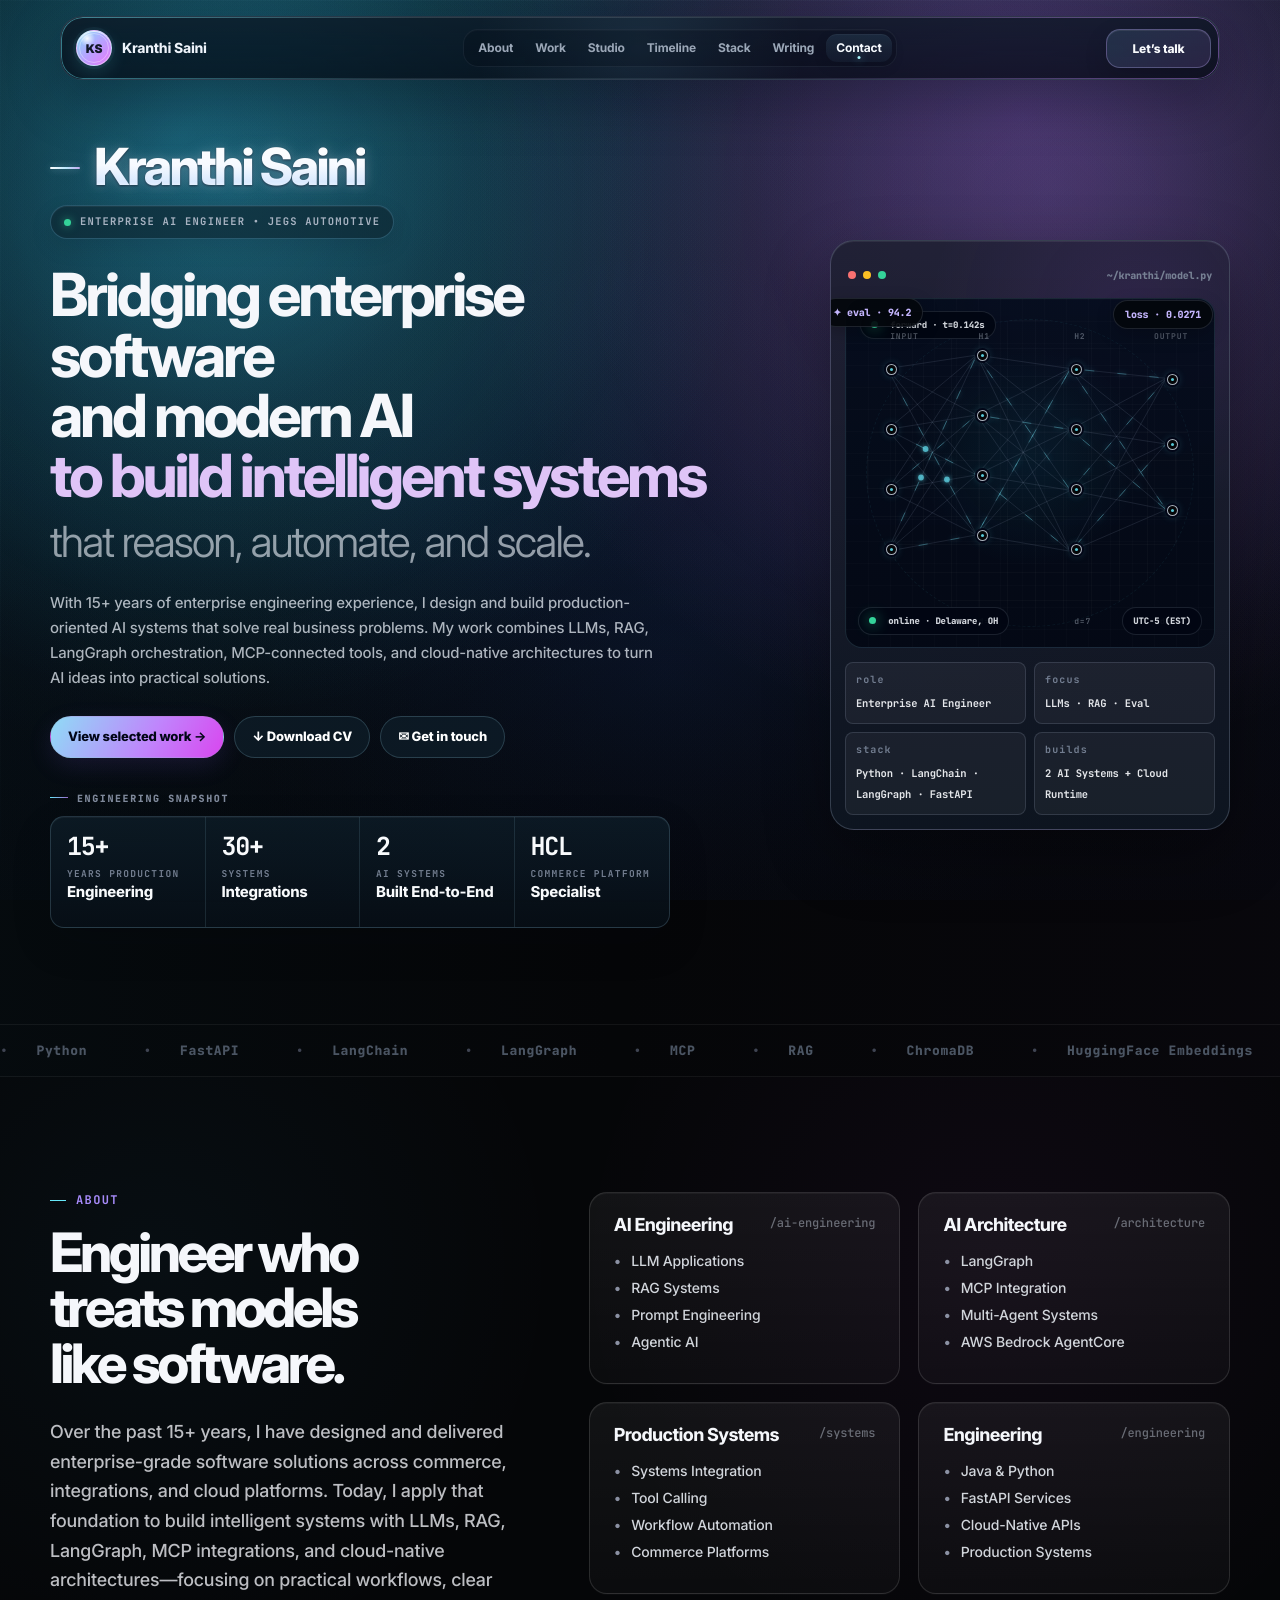
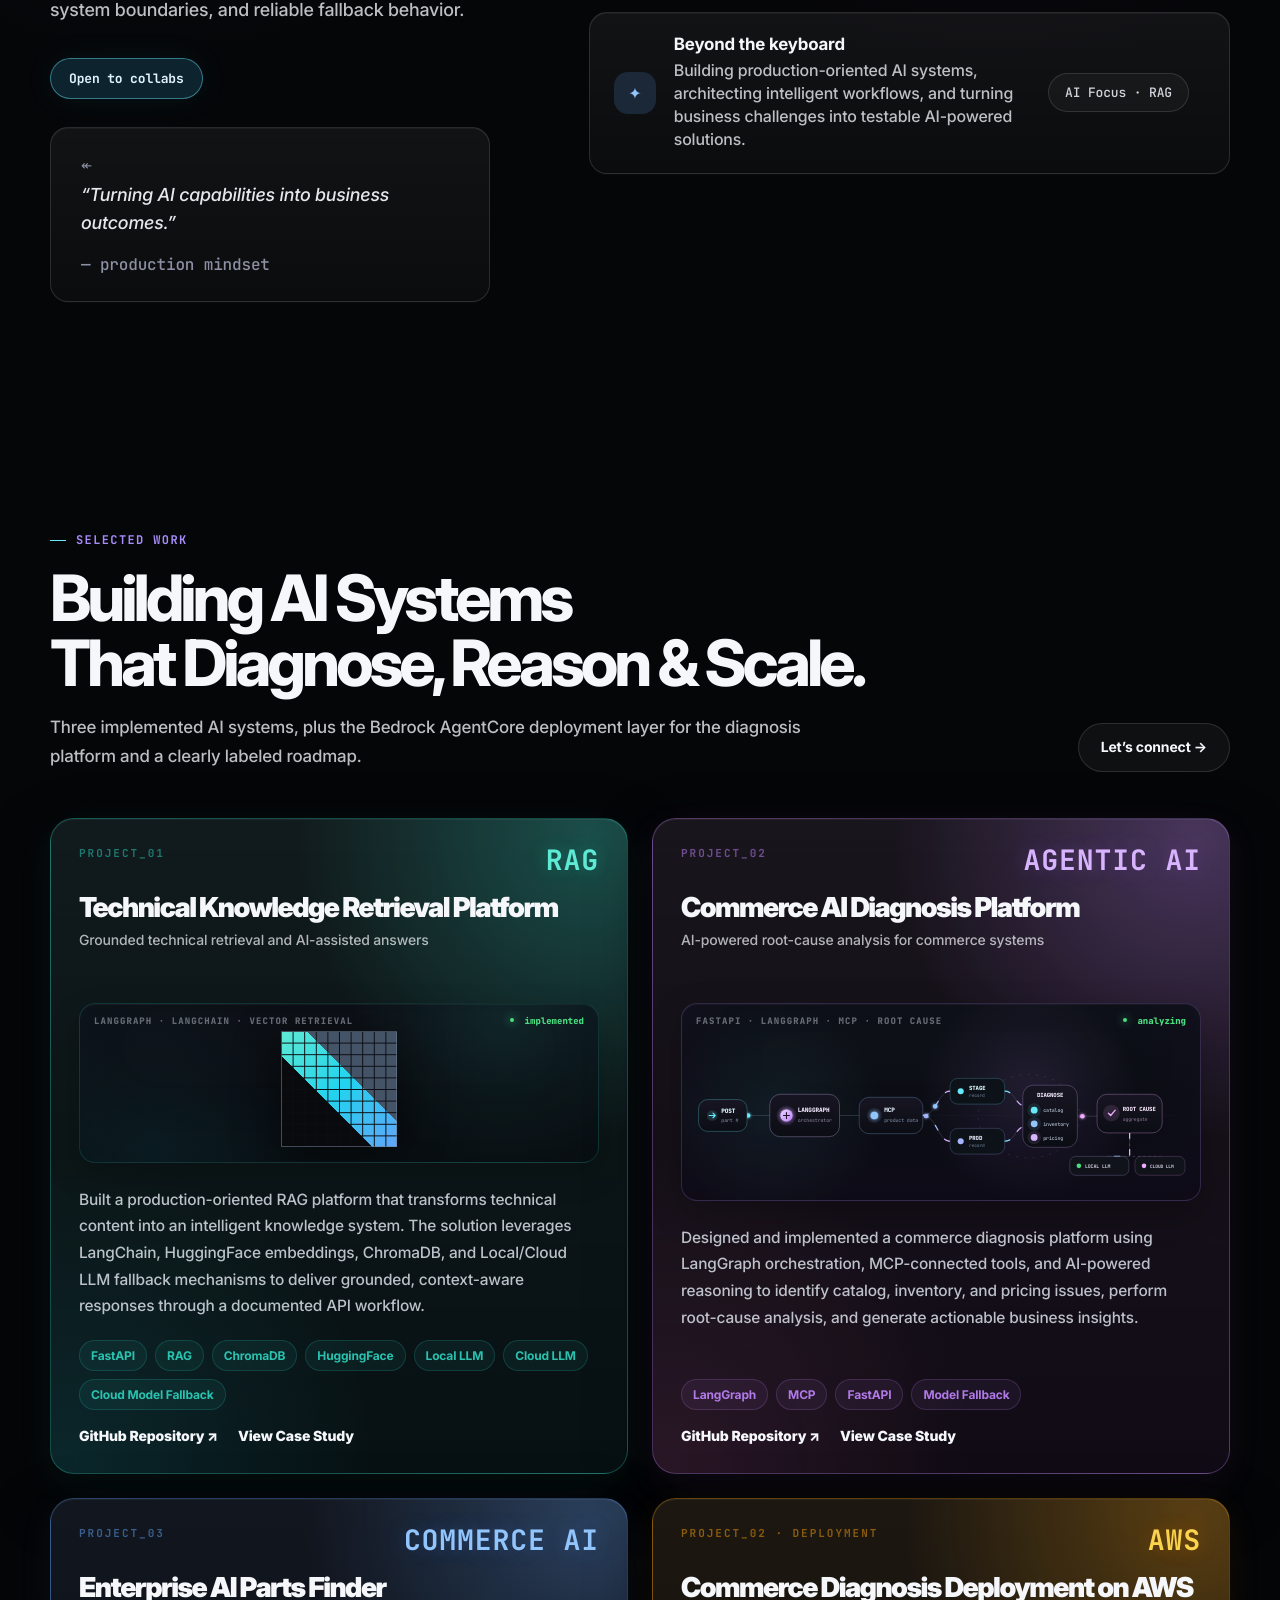
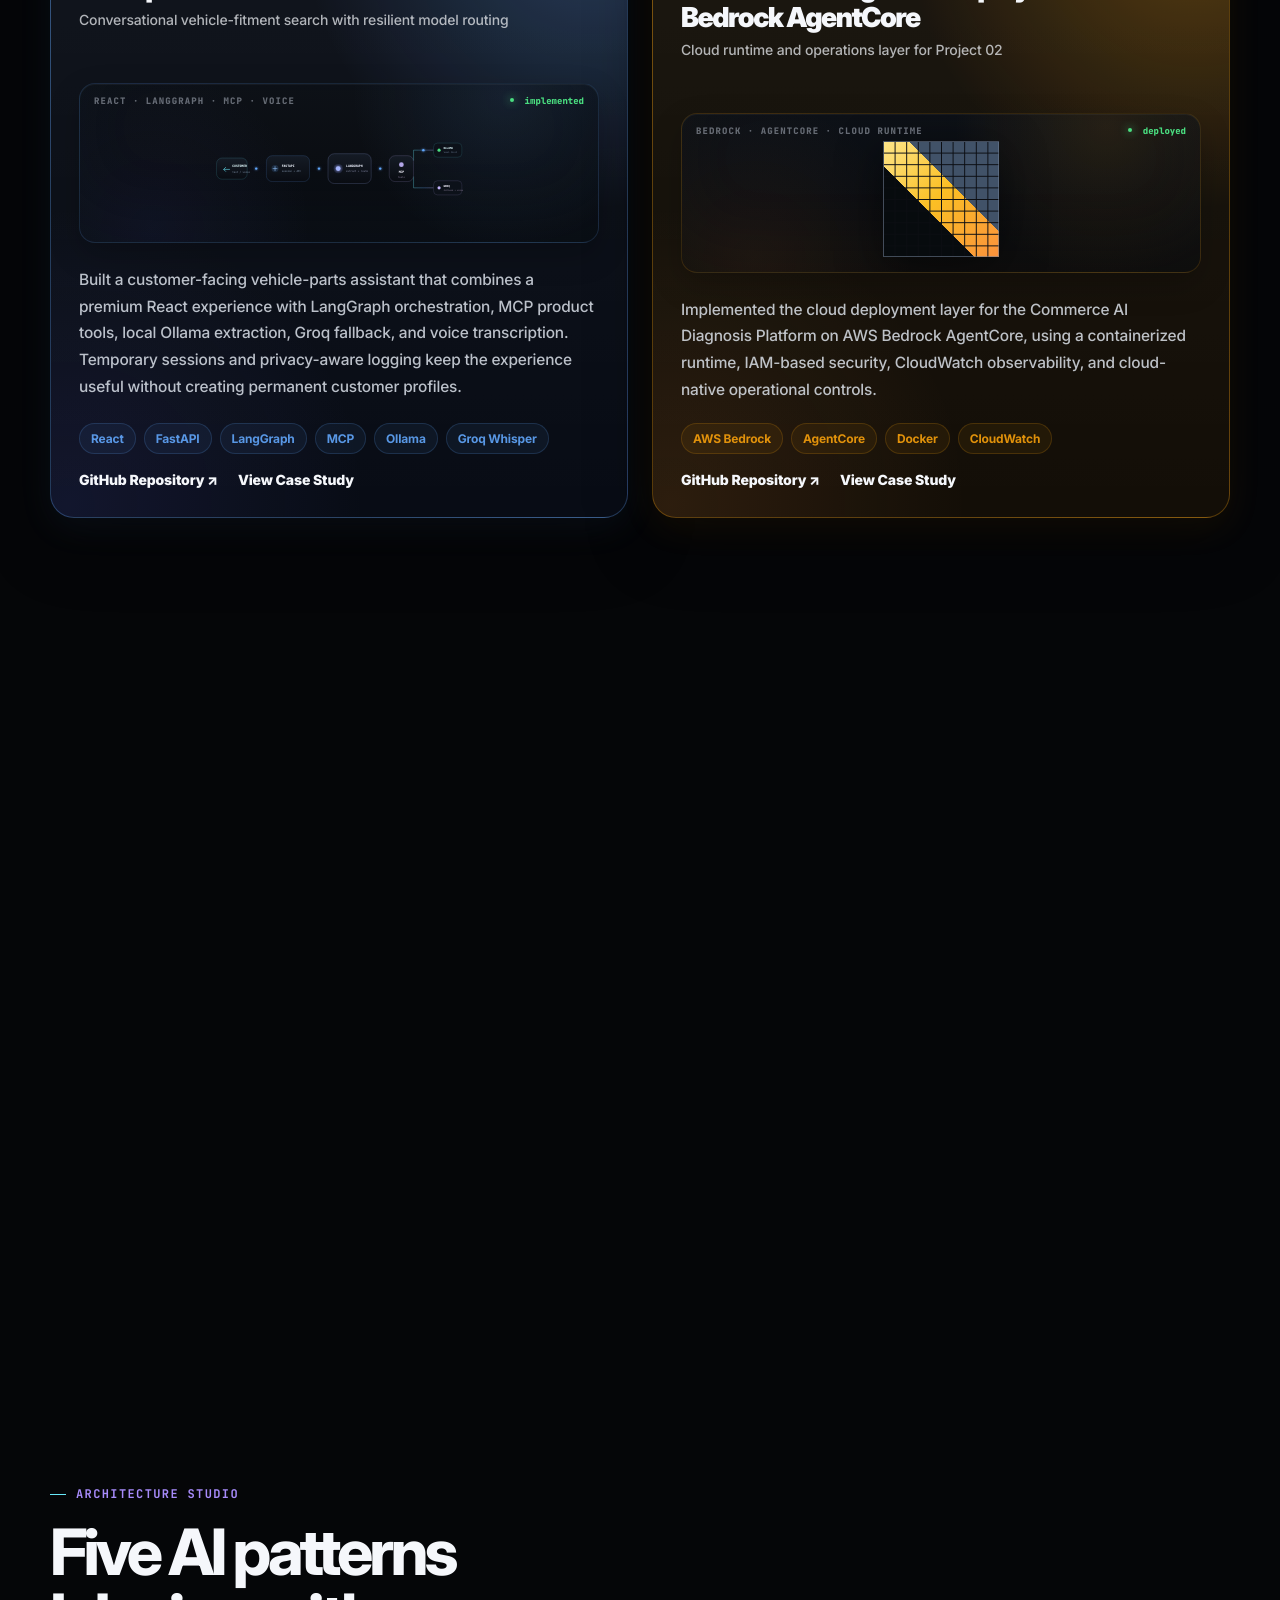
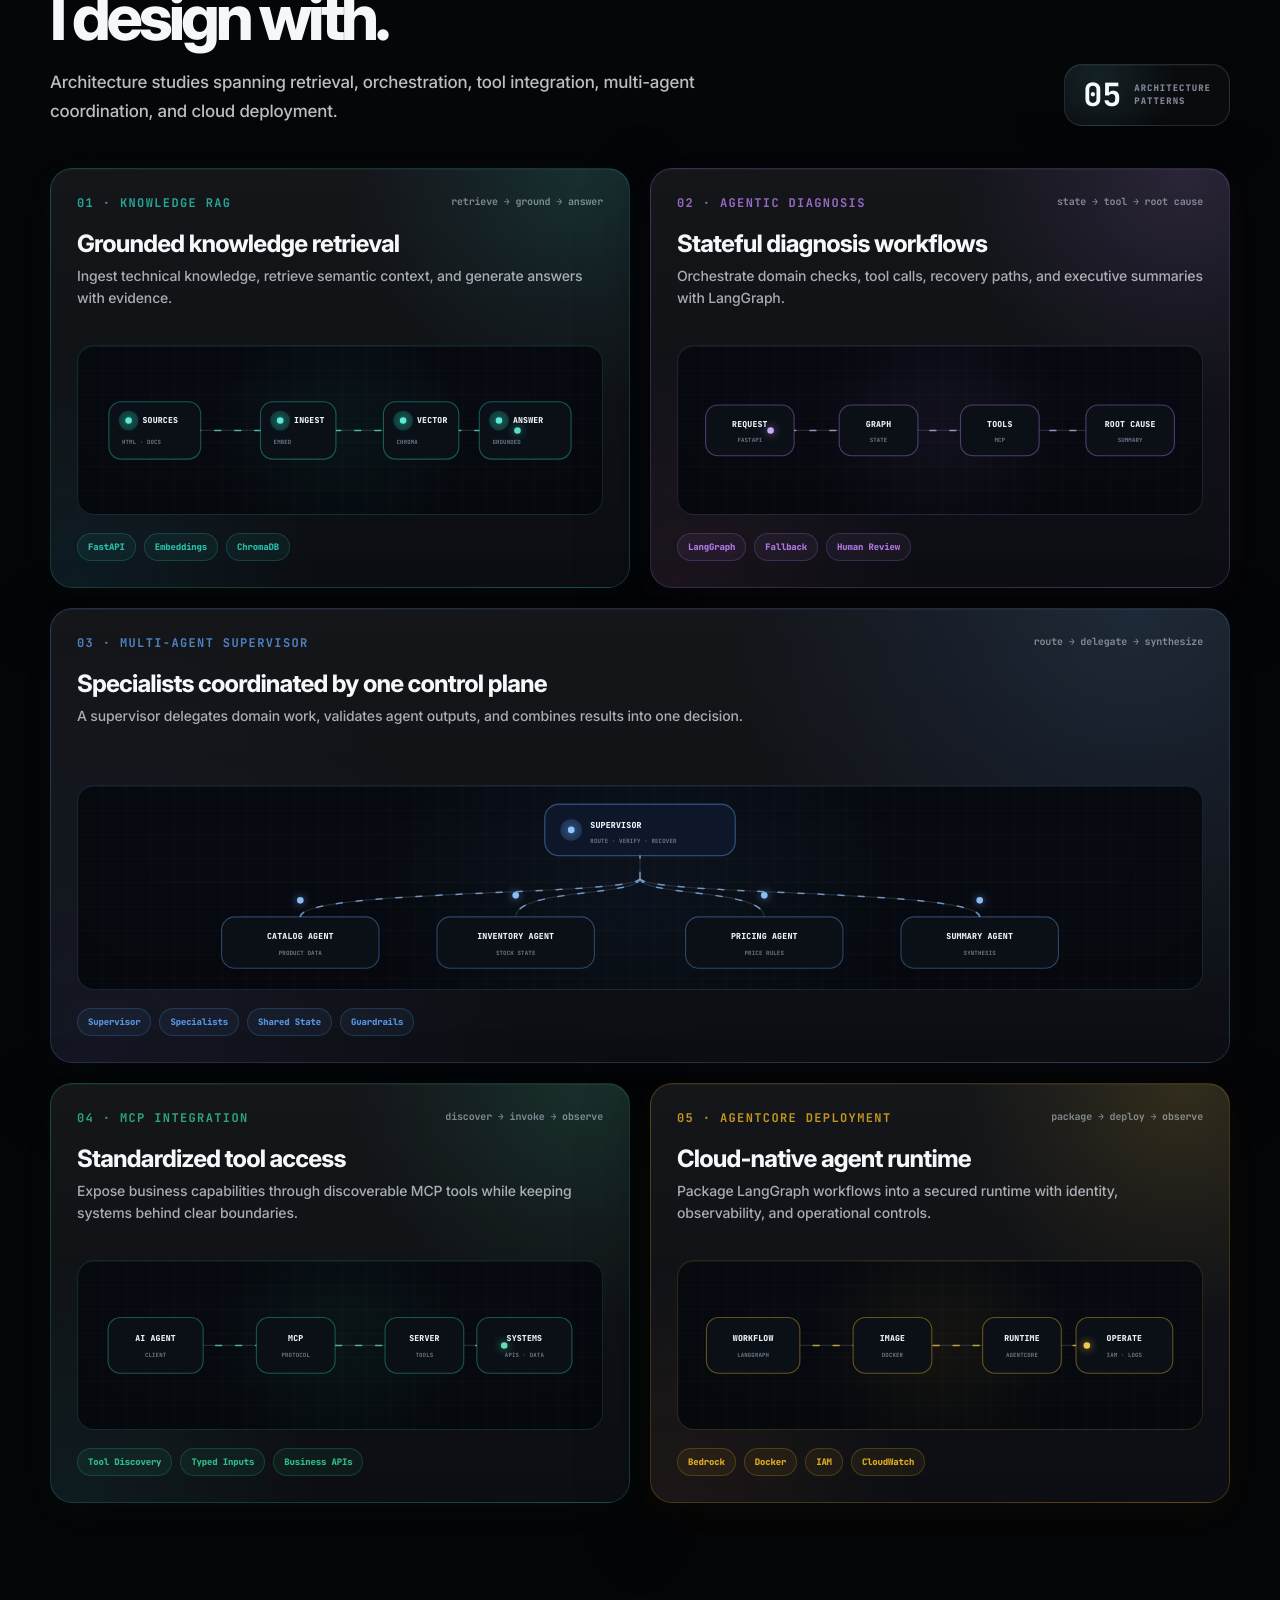
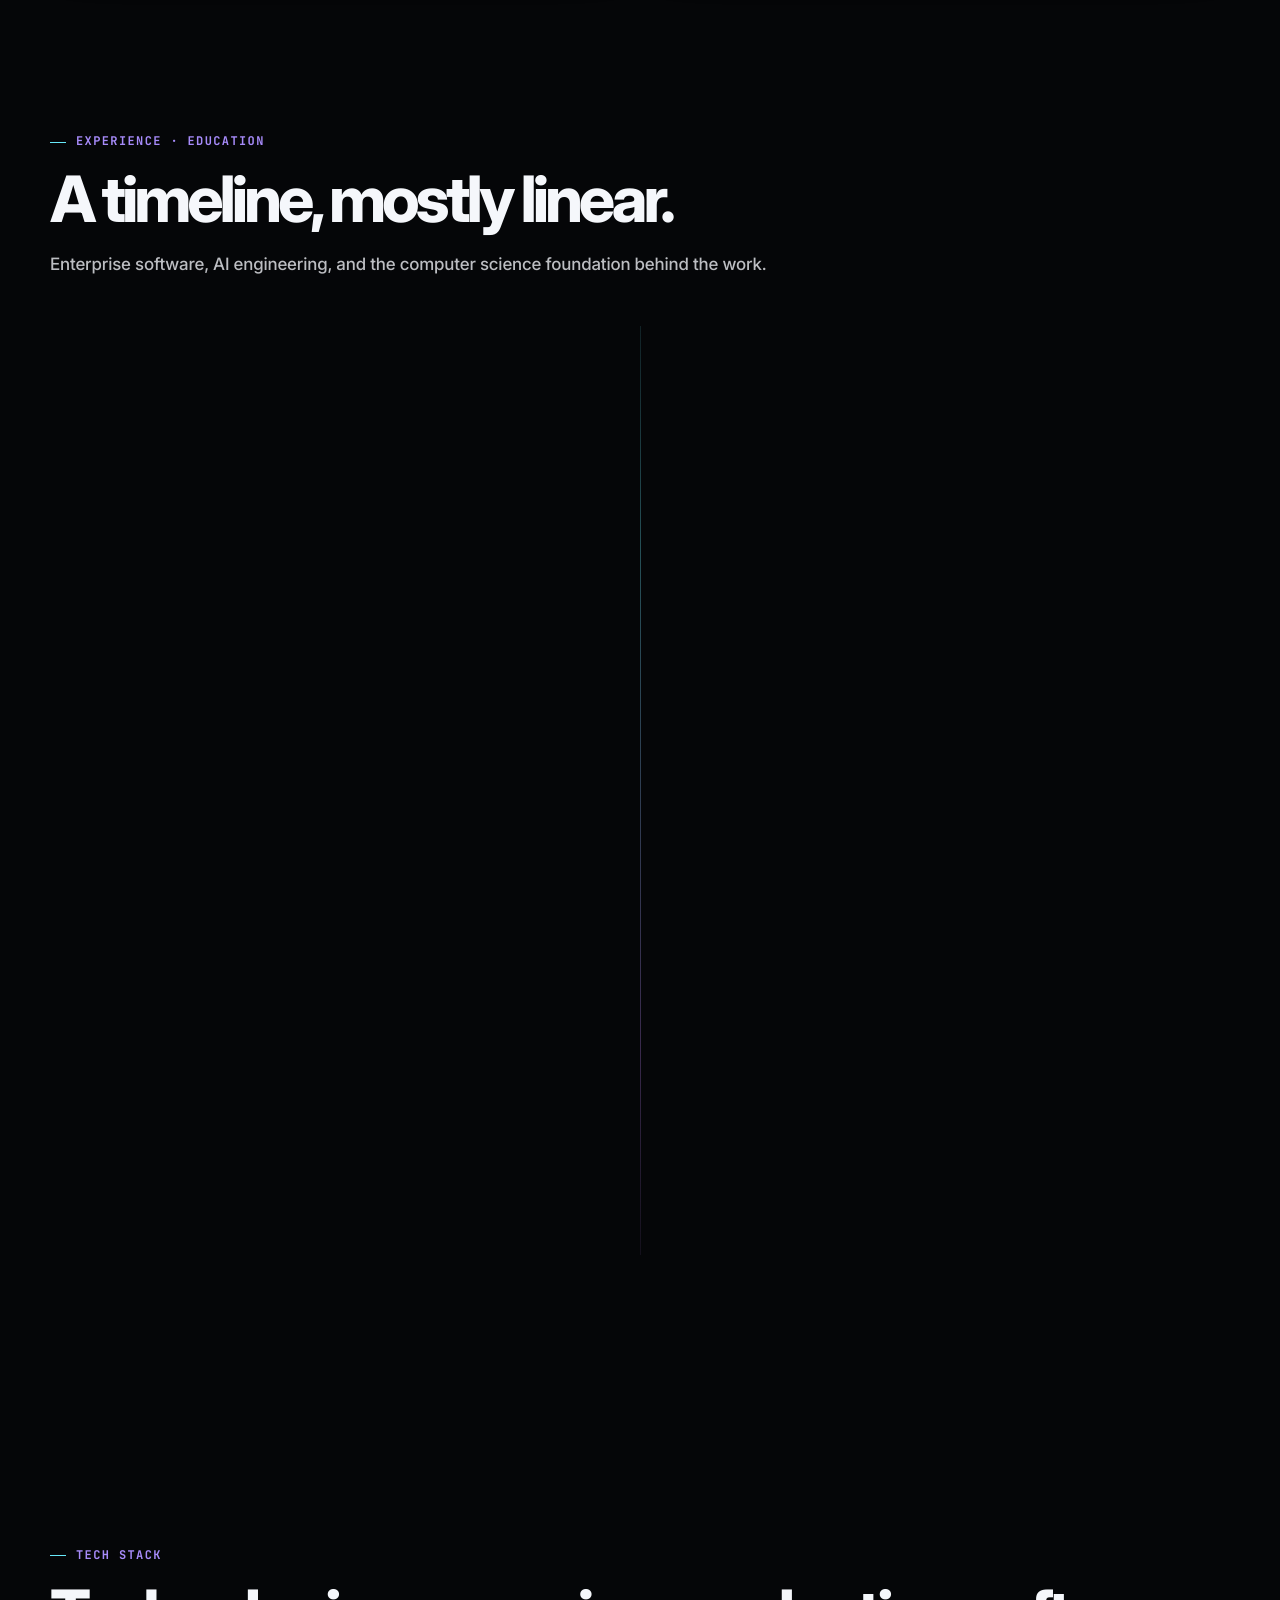
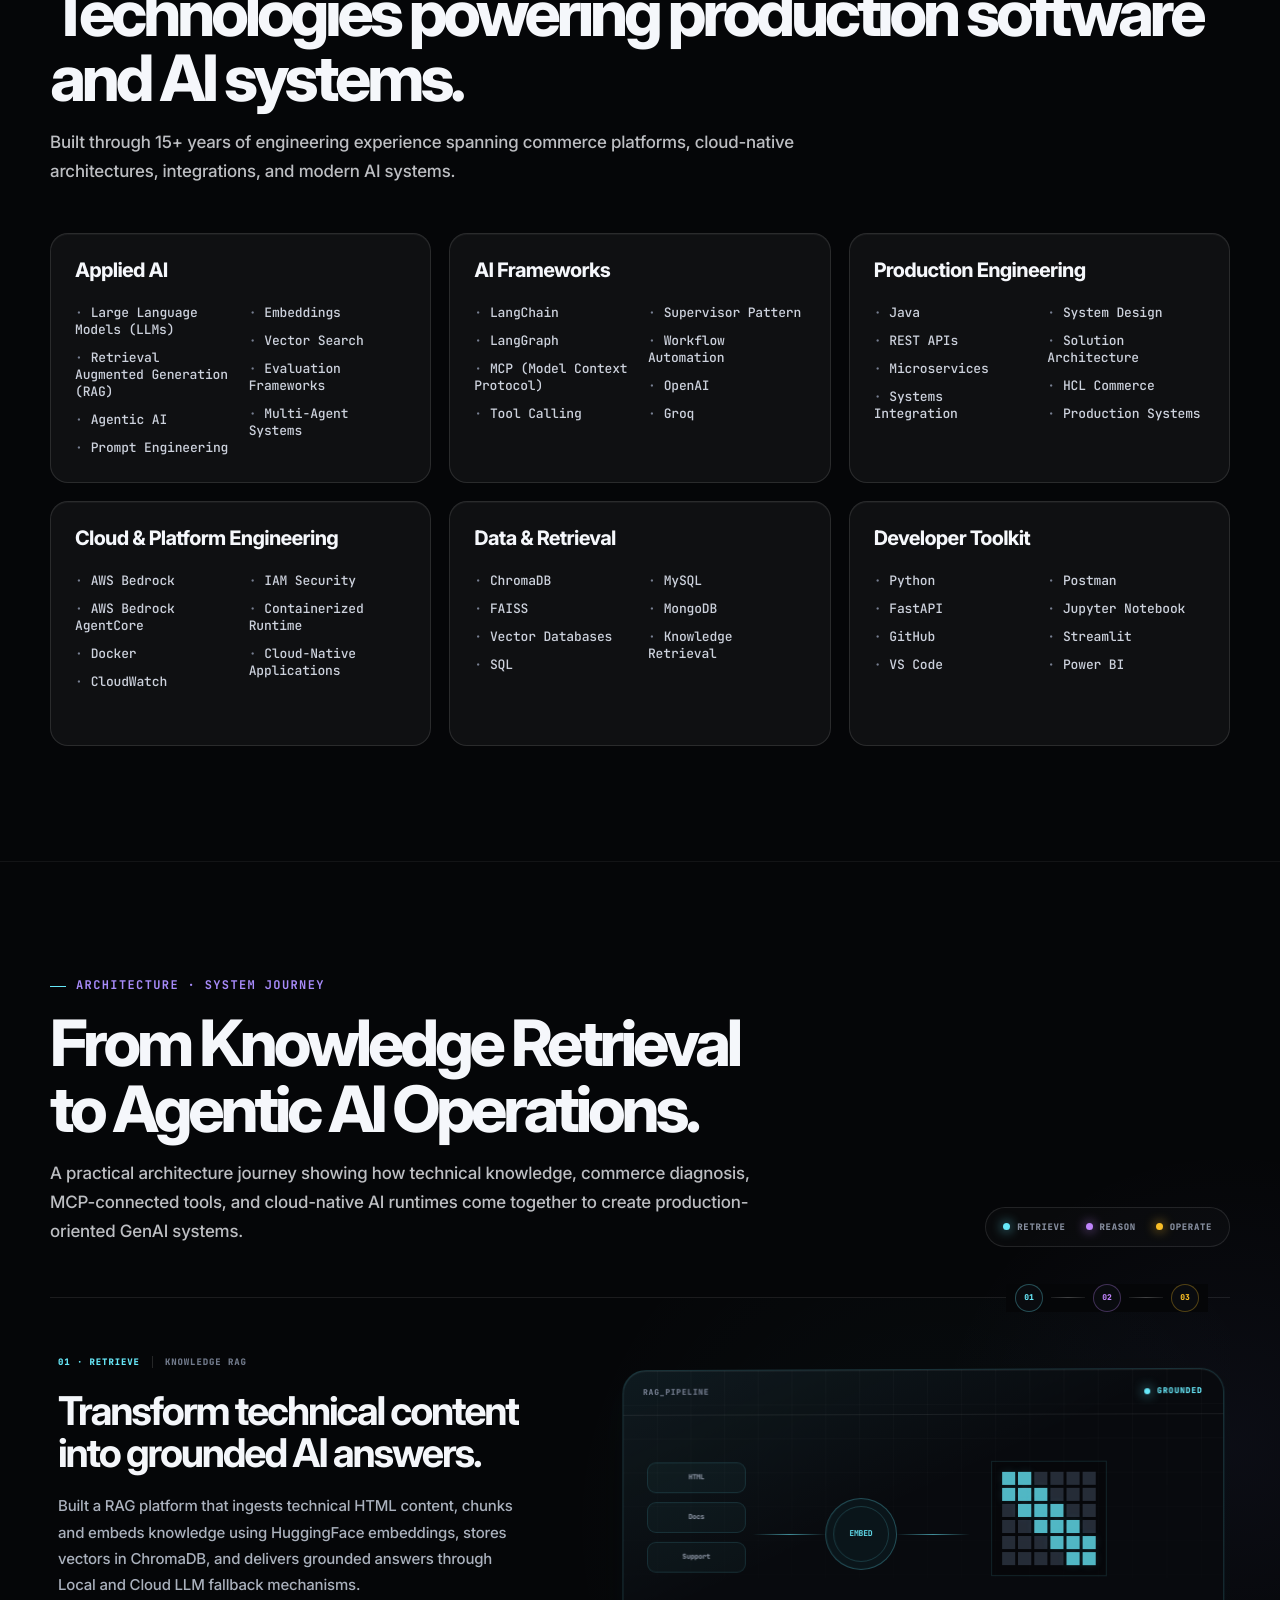
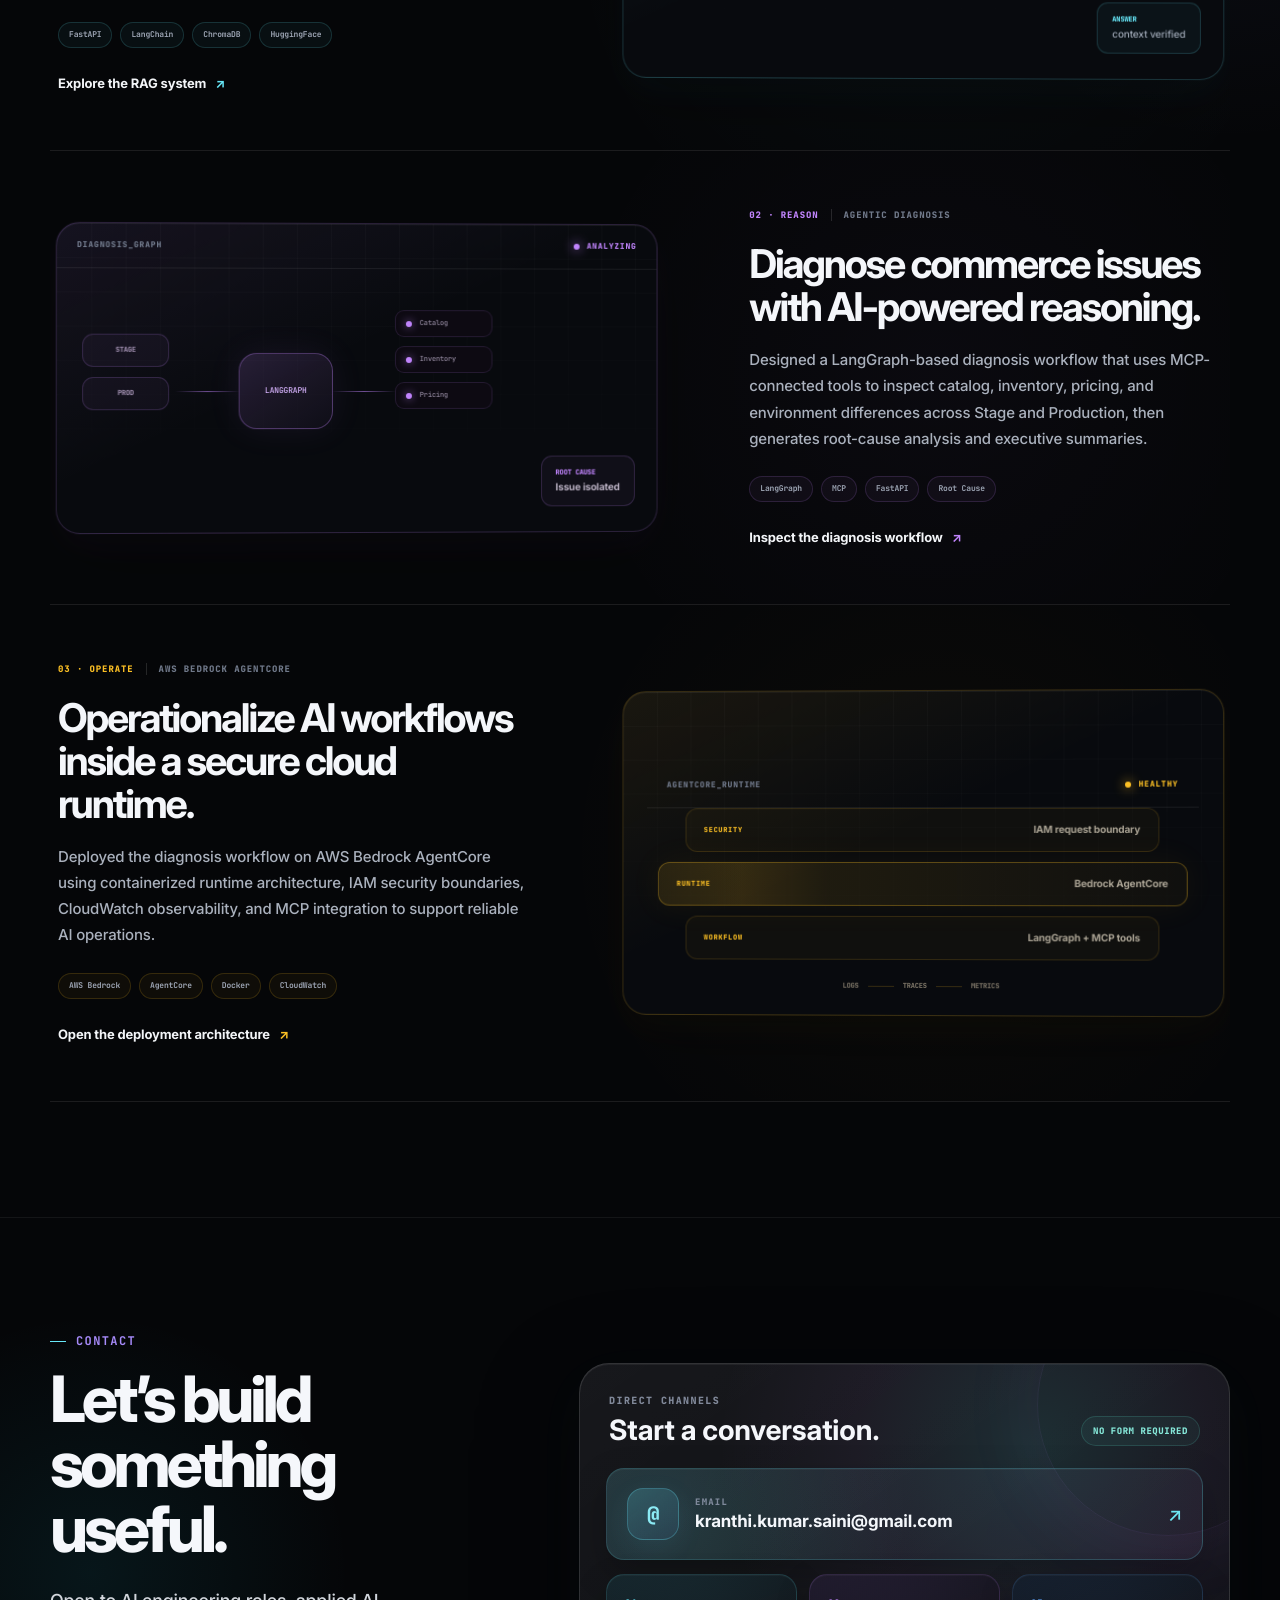
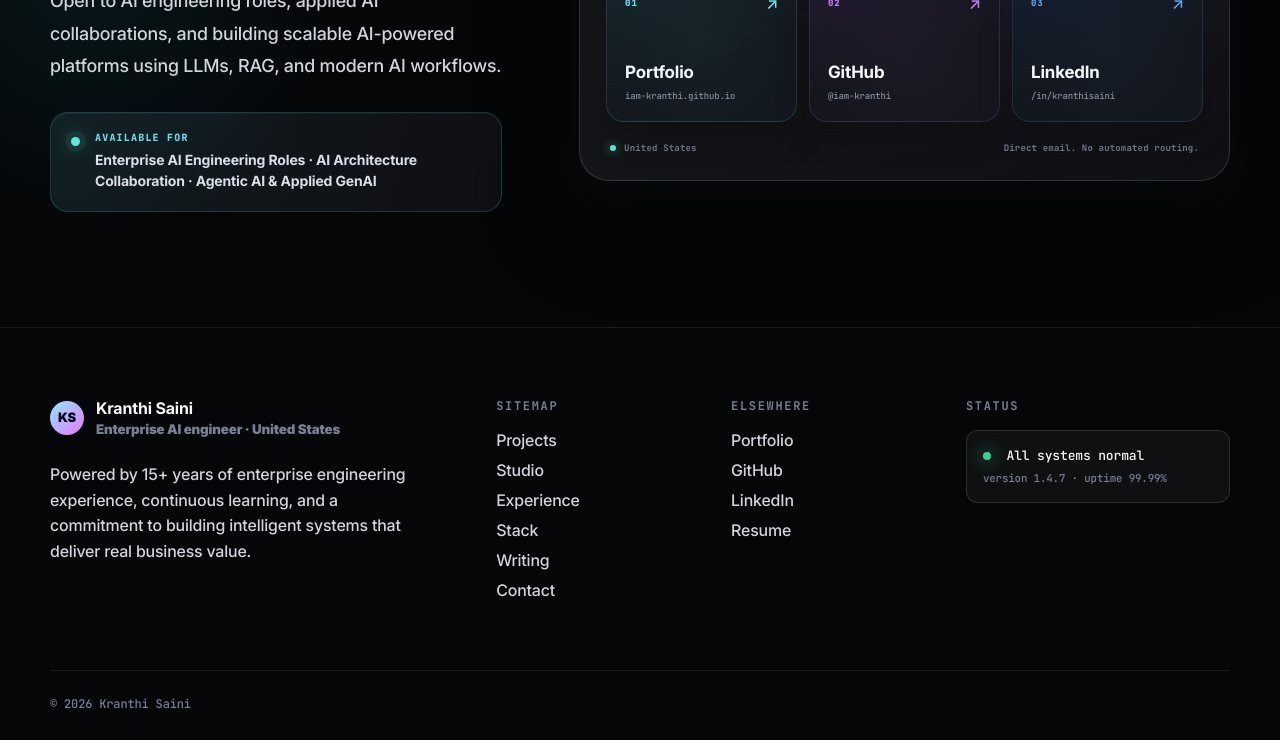
==== index.html @ 44927fd9 "Commit Changes" ====
<!DOCTYPE html>
<html lang="en">
<head>
  <meta charset="UTF-8" />
  <meta name="viewport" content="width=device-width, initial-scale=1.0" />
  <title>Kranthi Saini — AI Engineer Portfolio</title>

  <link href="https://fonts.googleapis.com/css2?family=Inter:wght@400;500;600;700;800;900&family=JetBrains+Mono:wght@400;500;700;800&family=Playfair+Display:ital,wght@1,500;1,700&display=swap" rel="stylesheet">

  <link rel="stylesheet" href="style.css" />
</head>

<body>

  <div class="noise"></div>
  <div class="page-bg"></div>
  <div class="data-rain">
    <span></span>
    <span></span>
    <span></span>
  </div>
  <header class="site-header">
    <a href="#" class="brand">
      <span class="brand-dot">KS</span>
      <span>Kranthi Saini</span>
    </a>

    <nav>
      <a href="#about">About</a>
      <a href="#work">Work</a>
      <a href="#studio">Studio</a>
      <a href="#timeline">Timeline</a>
      <a href="#stack">Stack</a>
      <a href="#writing">Writing</a>
      <a href="#contact">Contact</a>
    </nav>

    <a href="#contact" class="header-btn">Let’s talk</a>
  </header>

  <main>

    <!-- HERO -->
    <section class="hero section">
      <div class="container hero-grid">
        <div class="hero-copy reveal">
          <div class="hero-identity">
            <div class="hero-name">
              <span class="hero-name-text" data-text="Kranthi Saini">Kranthi Saini</span>
              <span class="hero-name-snow" aria-hidden="true">
                <i></i><i></i><i></i><i></i>
                <i></i><i></i><i></i><i></i>
                <i></i><i></i><i></i><i></i>
                <i></i><i></i><i></i><i></i>
              </span>
            </div>
            <div class="mini-label">
              <span></span>
              ENTERPRISE AI ENGINEER • JEGS AUTOMOTIVE
            </div>
          </div>

          <h1>
            <span class="hero-headline-primary">Bridging enterprise software</span>
            <span class="hero-headline-primary">and modern AI</span>
            <span class="hero-headline-accent">to build intelligent systems</span>
            <strong>that reason, automate, and scale.</strong>
          </h1>

          <p>
            With 15+ years of enterprise engineering experience, I design and build production-oriented AI systems that solve real business problems. My work combines LLMs, RAG, LangGraph orchestration, MCP-connected tools, and cloud-native architectures to turn AI ideas into practical solutions.
          </p>

          <div class="hero-actions">
            <a href="#work" class="btn btn-primary">View selected work <b>→</b></a>
            <a href="Kranthi_Saini_Gen_AND_Agentic_AI.pdf" target="_blank" class="btn btn-dark">↓ Download CV</a>
            <a href="#contact" class="btn btn-dark">✉ Get in touch</a>
          </div>

          <div class="snapshot-label">Engineering Snapshot</div>
          <div class="stats-box">
            <div class="stat-item">
              <b>15+</b>
              <span>Years Production</span>
              <p>Engineering</p>
            </div>

            <div class="stat-item">
              <b>30+</b>
              <span>Systems</span>
              <p>Integrations</p>
            </div>

            <div class="stat-item">
              <b>2</b>
              <span>AI Systems</span>
              <p>Built End-to-End</p>
            </div>

            <div class="stat-item">
              <b>HCL</b>
              <span>Commerce Platform</span>
              <p>Specialist</p>
            </div>
          </div>
        </div>

        <div class="hero-visual reveal">
          <div class="model-card tilt-card">
            <div class="model-top">
              <div class="dots">
                <i></i><i></i><i></i>
              </div>
              <span>~/kranthi/model.py</span>
            </div>

            <div class="floating-pill left">✦ eval · 94.2</div>
            <div class="floating-pill right">loss · 0.0271</div>

            <div class="neural-map">
              <div class="map-chip map-forward"><span></span> forward · t=0.142s</div>
              <div class="map-label input">INPUT</div>
              <div class="map-label h1">H1</div>
              <div class="map-label h2">H2</div>
              <div class="map-label output">OUTPUT</div>

              <svg class="neural-svg" viewBox="0 0 400 360" preserveAspectRatio="none" aria-hidden="true">
                <defs>
                  <filter id="glow">
                    <feGaussianBlur stdDeviation="2.8" result="coloredBlur"/>
                    <feMerge>
                      <feMergeNode in="coloredBlur"/>
                      <feMergeNode in="SourceGraphic"/>
                    </feMerge>
                  </filter>
                </defs>

                <g class="base-lines">
                  <line x1="45" y1="72" x2="142" y2="58" />
                  <line x1="45" y1="72" x2="142" y2="120" />
                  <line x1="45" y1="72" x2="142" y2="182" />
                  <line x1="45" y1="72" x2="142" y2="244" />

                  <line x1="45" y1="135" x2="142" y2="58" />
                  <line x1="45" y1="135" x2="142" y2="120" />
                  <line x1="45" y1="135" x2="142" y2="182" />
                  <line x1="45" y1="135" x2="142" y2="244" />

                  <line x1="45" y1="198" x2="142" y2="58" />
                  <line x1="45" y1="198" x2="142" y2="120" />
                  <line x1="45" y1="198" x2="142" y2="182" />
                  <line x1="45" y1="198" x2="142" y2="244" />

                  <line x1="45" y1="261" x2="142" y2="58" />
                  <line x1="45" y1="261" x2="142" y2="120" />
                  <line x1="45" y1="261" x2="142" y2="182" />
                  <line x1="45" y1="261" x2="142" y2="244" />

                  <line x1="142" y1="58" x2="244" y2="72" />
                  <line x1="142" y1="58" x2="244" y2="135" />
                  <line x1="142" y1="58" x2="244" y2="198" />
                  <line x1="142" y1="58" x2="244" y2="261" />

                  <line x1="142" y1="120" x2="244" y2="72" />
                  <line x1="142" y1="120" x2="244" y2="135" />
                  <line x1="142" y1="120" x2="244" y2="198" />
                  <line x1="142" y1="120" x2="244" y2="261" />

                  <line x1="142" y1="182" x2="244" y2="72" />
                  <line x1="142" y1="182" x2="244" y2="135" />
                  <line x1="142" y1="182" x2="244" y2="198" />
                  <line x1="142" y1="182" x2="244" y2="261" />

                  <line x1="142" y1="244" x2="244" y2="72" />
                  <line x1="142" y1="244" x2="244" y2="135" />
                  <line x1="142" y1="244" x2="244" y2="198" />
                  <line x1="142" y1="244" x2="244" y2="261" />

                  <line x1="244" y1="72" x2="348" y2="82" />
                  <line x1="244" y1="72" x2="348" y2="150" />
                  <line x1="244" y1="72" x2="348" y2="218" />

                  <line x1="244" y1="135" x2="348" y2="82" />
                  <line x1="244" y1="135" x2="348" y2="150" />
                  <line x1="244" y1="135" x2="348" y2="218" />

                  <line x1="244" y1="198" x2="348" y2="82" />
                  <line x1="244" y1="198" x2="348" y2="150" />
                  <line x1="244" y1="198" x2="348" y2="218" />

                  <line x1="244" y1="261" x2="348" y2="82" />
                  <line x1="244" y1="261" x2="348" y2="150" />
                  <line x1="244" y1="261" x2="348" y2="218" />
                </g>

                <g class="active-lines" filter="url(#glow)">
                  <path id="p1" d="M45 72 L142 244 L244 72 L348 218" />
                  <path id="p2" d="M45 261 L142 58 L244 198 L348 82" />
                  <path id="p3" d="M45 135 L142 182 L244 261 L348 150" />
                  <path id="p4" d="M45 198 L142 120 L244 135 L348 218" />
                  <path id="p5" d="M45 261 L142 244 L244 72 L348 82" />
                </g>

                <g class="signal-dots" filter="url(#glow)">
                  <circle r="3.1">
                    <animateMotion dur="24s" repeatCount="indefinite">
                      <mpath href="#p1" />
                    </animateMotion>
                  </circle>
                  <circle r="3.1">
                    <animateMotion dur="28s" begin="1.2s" repeatCount="indefinite">
                      <mpath href="#p2" />
                    </animateMotion>
                  </circle>
                  <circle r="3.1">
                    <animateMotion dur="26s" begin="2.4s" repeatCount="indefinite">
                      <mpath href="#p3" />
                    </animateMotion>
                  </circle>
                </g>
              </svg>

              <div class="node n1"></div>
              <div class="node n2"></div>
              <div class="node n3"></div>
              <div class="node n4"></div>

              <div class="node n5"></div>
              <div class="node n6"></div>
              <div class="node n7"></div>
              <div class="node n8"></div>

              <div class="node n9"></div>
              <div class="node n10"></div>
              <div class="node n11"></div>
              <div class="node n12"></div>

              <div class="node n13"></div>
              <div class="node n14"></div>
              <div class="node n15"></div>

              <div class="dimension d-input">d=5</div>
              <div class="dimension d-h1">d=9</div>
              <div class="dimension d-h2">d=7</div>
              <div class="dimension d-out">d=4</div>
              <div class="map-status"><span></span> online · Delaware, OH</div>
              <div class="map-time">UTC-5 (EST)</div>
            </div>

            <div class="model-footer">
              <div><small>role</small><b>Enterprise AI Engineer</b></div>
              <div><small>focus</small><b>LLMs · RAG · Eval</b></div>
              <div><small>stack</small><b>Python · LangChain · LangGraph · FastAPI</b></div>
              <div><small>builds</small><b>2 AI Systems + Cloud Runtime</b></div>
            </div>
          </div>
        </div>
      </div>
      <div class="tech-marquee bottom">
        <div class="marquee-track reverse">
          <span>Python</span>
          <span>FastAPI</span>
          <span>LangChain</span>
          <span>LangGraph</span>
          <span>MCP</span>
          <span>RAG</span>
          <span>ChromaDB</span>
          <span>HuggingFace Embeddings</span>
          <span>AWS Bedrock</span>
          <span>AWS Bedrock AgentCore</span>
          <span>Docker</span>
          <span>CloudWatch</span>
          <span>Java</span>
          <span>HCL Commerce</span>
          <span>React</span>
          <span>Python</span>
          <span>FastAPI</span>
          <span>LangChain</span>
          <span>LangGraph</span>
          <span>MCP</span>
          <span>RAG</span>
          <span>ChromaDB</span>
          <span>HuggingFace Embeddings</span>
          <span>AWS Bedrock</span>
          <span>AWS Bedrock AgentCore</span>
        </div>
      </div>
    </section>
    <!-- ABOUT -->
    <section id="about" class="section about-section">
      <div class="container about-grid">

        <div class="about-left reveal">
          <div class="section-kicker">About</div>

          <h2>Engineer who<br>treats models<br>like software.</h2>

          <p>
            Over the past 15+ years, I have designed and delivered enterprise-grade software solutions across commerce, integrations, and cloud platforms. Today, I apply that foundation to build intelligent systems with LLMs, RAG, LangGraph, MCP integrations, and cloud-native architectures—focusing on practical workflows, clear system boundaries, and reliable fallback behavior.
          </p>

          <a class="about-pill">Open to collabs</a>

          <div class="quote-card">
            <small>↞</small>
            <p>
              “Turning AI capabilities into business outcomes.”
            </p>
            <span>— production mindset</span>
          </div>
        </div>

        <div class="about-right reveal">
          <div class="about-cards">

            <div class="about-card">
              <div>
                <h3>AI Engineering</h3>
                <span>/ai-engineering</span>
              </div>
              <ul>
                <li>LLM Applications</li>
                <li>RAG Systems</li>
                <li>Prompt Engineering</li>
                <li>Agentic AI</li>
              </ul>
            </div>

            <div class="about-card">
              <div>
                <h3>AI Architecture</h3>
                <span>/architecture</span>
              </div>
              <ul>
                <li>LangGraph</li>
                <li>MCP Integration</li>
                <li>Multi-Agent Systems</li>
                <li>AWS Bedrock AgentCore</li>
              </ul>
            </div>

            <div class="about-card">
              <div>
                <h3>Production Systems</h3>
                <span>/systems</span>
              </div>
              <ul>
                <li>Systems Integration</li>
                <li>Tool Calling</li>
                <li>Workflow Automation</li>
                <li>Commerce Platforms</li>
              </ul>
            </div>

            <div class="about-card">
              <div>
                <h3>Engineering</h3>
                <span>/engineering</span>
              </div>
              <ul>
                <li>Java & Python</li>
                <li>FastAPI Services</li>
                <li>Cloud-Native APIs</li>
                <li>Production Systems</li>
              </ul>
            </div>

          </div>

          <div class="beyond-card">
            <div class="spark">✦</div>
            <div>
              <h3>Beyond the keyboard</h3>
              <p>Building production-oriented AI systems, architecting intelligent workflows, and turning business challenges into testable AI-powered solutions.</p>
            </div>
            <div class="mini-stat">AI Focus · RAG</div>
          </div>
        </div>

      </div>
    </section>

    <!-- PROJECTS -->
    <section id="work" class="section">
      <div class="container">
        <div class="section-head">
          <div>
            <div class="section-kicker">Selected Work</div>
            <h2>Building AI Systems<br>That Diagnose, Reason & Scale.</h2>
            <p>
              Three implemented AI systems, plus the Bedrock AgentCore deployment
              layer for the diagnosis platform and a clearly labeled roadmap.
            </p>
          </div>
          <a href="#contact" class="pill-btn">Let’s connect →</a>
        </div>

        <div class="project-grid">

          <article class="project-card reveal project-theme-teal">
            <div class="project-top">
              <small>PROJECT_01</small>
              <strong>RAG</strong>
            </div>
            <h3>Technical Knowledge Retrieval Platform</h3>
            <p class="small-text">Grounded technical retrieval and AI-assisted answers</p>
            <div class="project-visual matrix">
              <div class="preview-head">
                <span>LANGGRAPH &middot; LANGCHAIN &middot; VECTOR RETRIEVAL</span>
                <span class="preview-live"><i></i> implemented</span>
              </div>
              <svg class="preview-art matrix-art" viewBox="0 0 112 112" aria-hidden="true">
                <defs>
                  <linearGradient id="rag-band" x1="0" y1="0" x2="1" y2="1">
                    <stop offset="0" stop-color="#5eead4"/>
                    <stop offset=".5" stop-color="#22d3ee"/>
                    <stop offset="1" stop-color="#60a5fa"/>
                  </linearGradient>
                  <pattern id="rag-cells" width="11.2" height="11.2" patternUnits="userSpaceOnUse">
                    <path d="M 11.2 0 L 0 0 0 11.2" fill="none" stroke="#0b0d12" stroke-width="1.2"/>
                  </pattern>
                </defs>
                <rect width="112" height="112" fill="#111419"/>
                <path d="M0 0H112V88L24 0Z" fill="#455367"/>
                <path d="M0 0H25L112 87V112H88L0 24Z" fill="url(#rag-band)"/>
                <path d="M0 25L87 112H0Z" fill="#080a0d"/>
                <rect width="112" height="112" fill="url(#rag-cells)"/>
                <rect x=".6" y=".6" width="110.8" height="110.8" fill="none" stroke="#718096" stroke-opacity=".55"/>
              </svg>
            </div>
            <p>
              Built a production-oriented RAG platform that transforms
  technical content into an intelligent knowledge system. The solution
  leverages LangChain, HuggingFace embeddings, ChromaDB, and Local/Cloud
  LLM fallback mechanisms to deliver grounded, context-aware responses
  through a documented API workflow.
            </p>
            <div class="tags">
              <span>FastAPI</span><span>RAG</span><span>ChromaDB</span><span>HuggingFace</span><span>Local LLM</span><span>Cloud LLM</span><span>Cloud Model Fallback</span>
            </div>
            <div class="links">
              <a href="https://github.com/iam-kranthi/auto-parts-technical-knowledge-assistant" target="_blank" rel="noreferrer">GitHub Repository ↗</a>
              <a href="auto-parts-support.html">View Case Study</a>
            </div>
          </article>

          <article class="project-card reveal diagnosis-card project-theme-violet">
            <div class="project-top">
              <small>PROJECT_02</small>
              <strong>AGENTIC AI</strong>
            </div>
            <h3>Commerce AI Diagnosis Platform</h3>
            <p class="small-text">AI-powered root-cause analysis for commerce systems</p>
            <div class="project-visual network diagnosis-preview">
              <div class="preview-head">
                <span>FASTAPI &middot; LANGGRAPH &middot; MCP &middot; ROOT CAUSE</span>
                <span class="preview-live"><i></i> analyzing</span>
              </div>
              <svg class="preview-art diagnosis-art" viewBox="0 0 660 174" aria-hidden="true">
                <defs>
                  <linearGradient id="diagnosis-route-gradient" x1="0" y1="0" x2="1" y2="0">
                    <stop offset="0" stop-color="#67e8f9"/>
                    <stop offset=".52" stop-color="#a5b4fc"/>
                    <stop offset="1" stop-color="#f0abfc"/>
                  </linearGradient>
                  <linearGradient id="diagnosis-shell" x1="0" y1="0" x2="0" y2="1">
                    <stop offset="0" stop-color="#171522"/>
                    <stop offset="1" stop-color="#0b0d14"/>
                  </linearGradient>
                  <linearGradient id="diagnosis-core" x1="0" y1="0" x2="1" y2="1">
                    <stop offset="0" stop-color="#e9d5ff"/>
                    <stop offset="1" stop-color="#c084fc"/>
                  </linearGradient>
                  <filter id="diagnosis-glow" x="-100%" y="-100%" width="300%" height="300%">
                    <feGaussianBlur in="SourceGraphic" stdDeviation="2.4" result="blur"/>
                    <feMerge>
                      <feMergeNode in="blur"/>
                      <feMergeNode in="SourceGraphic"/>
                    </feMerge>
                  </filter>
                </defs>

                <g class="diagnosis-ambient" fill="none">
                  <path d="M16 85H642" stroke="#c4b5fd" stroke-opacity=".035"/>
                  <ellipse class="diagnosis-orbit" cx="446" cy="86" rx="67" ry="55"/>
                </g>

                <g class="diagnosis-routes" fill="none">
                  <path id="diagnosis-route-api" class="diagnosis-route-base" d="M74 85H104"/>
                  <path id="diagnosis-route-graph" class="diagnosis-route-base" d="M196 85H222"/>
                  <path id="diagnosis-route-stage" class="diagnosis-route-base" d="M306 85C324 85 326 53 342 53"/>
                  <path id="diagnosis-route-prod" class="diagnosis-route-base" d="M306 85C324 85 326 119 342 119"/>
                  <path id="diagnosis-route-stage-in" class="diagnosis-route-base" d="M414 53C427 53 428 69 438 72"/>
                  <path id="diagnosis-route-prod-in" class="diagnosis-route-base" d="M414 119C427 119 428 103 438 100"/>
                  <path id="diagnosis-route-root" class="diagnosis-route-base" d="M510 86H536"/>
                  <path id="diagnosis-route-local" class="diagnosis-route-base" d="M579 108V139H548"/>
                  <path id="diagnosis-route-cloud" class="diagnosis-route-fallback" d="M579 108V139H620"/>

                  <path class="diagnosis-route-active diagnosis-route-one" d="M74 85H104"/>
                  <path class="diagnosis-route-active diagnosis-route-two" d="M196 85H222"/>
                  <path class="diagnosis-route-active diagnosis-route-three" d="M306 85C324 85 326 53 342 53"/>
                  <path class="diagnosis-route-active diagnosis-route-four" d="M306 85C324 85 326 119 342 119"/>
                  <path class="diagnosis-route-active diagnosis-route-five" d="M414 53C427 53 428 69 438 72"/>
                  <path class="diagnosis-route-active diagnosis-route-six" d="M414 119C427 119 428 103 438 100"/>
                  <path class="diagnosis-route-active diagnosis-route-seven" d="M510 86H536"/>
                  <path class="diagnosis-route-active diagnosis-route-eight" d="M579 108V139H548"/>
                </g>

                <g class="diagnosis-packets">
                  <circle class="diagnosis-packet packet-cyan" r="3">
                    <animateMotion dur="1.8s" repeatCount="indefinite" begin="0s">
                      <mpath href="#diagnosis-route-api"/>
                    </animateMotion>
                  </circle>
                  <circle class="diagnosis-packet packet-blue" r="3">
                    <animateMotion dur="2.1s" repeatCount="indefinite" begin=".4s">
                      <mpath href="#diagnosis-route-stage"/>
                    </animateMotion>
                  </circle>
                  <circle class="diagnosis-packet packet-indigo" r="3">
                    <animateMotion dur="2.2s" repeatCount="indefinite" begin=".9s">
                      <mpath href="#diagnosis-route-prod"/>
                    </animateMotion>
                  </circle>
                  <circle class="diagnosis-packet packet-purple" r="3">
                    <animateMotion dur="1.9s" repeatCount="indefinite" begin="1.2s">
                      <mpath href="#diagnosis-route-root"/>
                    </animateMotion>
                  </circle>
                </g>

                <g class="diagnosis-api">
                  <rect x="10" y="64" width="64" height="42" rx="12" fill="url(#diagnosis-shell)" stroke="#67e8f9" stroke-opacity=".35"/>
                  <circle cx="28" cy="85" r="7" fill="#67e8f9" opacity=".15"/>
                  <path d="M24 85H32M29 82L32 85L29 88" fill="none" stroke="#67e8f9" stroke-width="1.5" stroke-linecap="round" stroke-linejoin="round"/>
                  <text x="40" y="82" fill="#dffbff" font-family="JetBrains Mono, monospace" font-size="8" font-weight="800">POST</text>
                  <text x="40" y="94" fill="#718096" font-family="JetBrains Mono, monospace" font-size="6.5">part #</text>
                </g>

                <g class="diagnosis-graph">
                  <rect x="104" y="57" width="92" height="56" rx="14" fill="url(#diagnosis-shell)" stroke="#d8b4fe" stroke-opacity=".4"/>
                  <circle class="diagnosis-graph-halo" cx="126" cy="85" r="13" fill="#c084fc" opacity=".12"/>
                  <circle cx="126" cy="85" r="8" fill="url(#diagnosis-core)" filter="url(#diagnosis-glow)"/>
                  <path d="M122 85H130M126 81V89" stroke="#24152d" stroke-width="1.4" stroke-linecap="round"/>
                  <text x="141" y="81" fill="#f3e8ff" font-family="JetBrains Mono, monospace" font-size="8" font-weight="800">LANGGRAPH</text>
                  <text x="141" y="94" fill="#7f728e" font-family="JetBrains Mono, monospace" font-size="6.5">orchestrator</text>
                </g>

                <g class="diagnosis-mcp">
                  <rect x="222" y="61" width="84" height="48" rx="13" fill="url(#diagnosis-shell)" stroke="#93c5fd" stroke-opacity=".34"/>
                  <circle class="diagnosis-node-halo" cx="242" cy="85" r="10" fill="#93c5fd" opacity=".1"/>
                  <circle cx="242" cy="85" r="5" fill="#93c5fd" filter="url(#diagnosis-glow)"/>
                  <text x="255" y="81" fill="#e5f1ff" font-family="JetBrains Mono, monospace" font-size="8" font-weight="800">MCP</text>
                  <text x="255" y="94" fill="#718096" font-family="JetBrains Mono, monospace" font-size="6.5">product data</text>
                </g>

                <g class="diagnosis-environment stage-environment">
                  <rect x="342" y="36" width="72" height="34" rx="10" fill="#0d1219" stroke="#67e8f9" stroke-opacity=".28"/>
                  <circle cx="356" cy="53" r="4" fill="#67e8f9"/>
                  <text x="367" y="51" fill="#dffbff" font-family="JetBrains Mono, monospace" font-size="7.5" font-weight="800">STAGE</text>
                  <text x="367" y="61" fill="#64748b" font-family="JetBrains Mono, monospace" font-size="6">record</text>
                </g>

                <g class="diagnosis-environment prod-environment">
                  <rect x="342" y="102" width="72" height="34" rx="10" fill="#0d1219" stroke="#a5b4fc" stroke-opacity=".28"/>
                  <circle cx="356" cy="119" r="4" fill="#a5b4fc"/>
                  <text x="367" y="117" fill="#eef0ff" font-family="JetBrains Mono, monospace" font-size="7.5" font-weight="800">PROD</text>
                  <text x="367" y="127" fill="#64748b" font-family="JetBrains Mono, monospace" font-size="6">record</text>
                </g>

                <g class="diagnosis-engine">
                  <rect x="438" y="45" width="72" height="82" rx="14" fill="url(#diagnosis-shell)" stroke="#d8b4fe" stroke-opacity=".32"/>
                  <text x="474" y="61" fill="#f3e8ff" font-family="JetBrains Mono, monospace" font-size="7.5" font-weight="800" text-anchor="middle">DIAGNOSE</text>
                  <g class="diagnosis-domain catalog-check">
                    <circle class="diagnosis-check-halo" cx="453" cy="78" r="9" fill="#67e8f9" opacity=".1"/>
                    <circle cx="453" cy="78" r="4.5" fill="#67e8f9"/>
                    <text x="465" y="81" fill="#b8c5d6" font-family="JetBrains Mono, monospace" font-size="6.5">catalog</text>
                  </g>
                  <g class="diagnosis-domain inventory-check">
                    <circle class="diagnosis-check-halo" cx="453" cy="96" r="9" fill="#93c5fd" opacity=".1"/>
                    <circle cx="453" cy="96" r="4.5" fill="#93c5fd"/>
                    <text x="465" y="99" fill="#b8c5d6" font-family="JetBrains Mono, monospace" font-size="6.5">inventory</text>
                  </g>
                  <g class="diagnosis-domain pricing-check">
                    <circle class="diagnosis-check-halo" cx="453" cy="114" r="9" fill="#d8b4fe" opacity=".1"/>
                    <circle cx="453" cy="114" r="4.5" fill="#d8b4fe"/>
                    <text x="465" y="117" fill="#b8c5d6" font-family="JetBrains Mono, monospace" font-size="6.5">pricing</text>
                  </g>
                </g>

                <g class="diagnosis-root">
                  <rect x="536" y="57" width="86" height="51" rx="13" fill="url(#diagnosis-shell)" stroke="#f0abfc" stroke-opacity=".38"/>
                  <circle class="diagnosis-root-halo" cx="555" cy="82" r="11" fill="#f0abfc" opacity=".12"/>
                  <path d="M551 82L554 85L560 78" fill="none" stroke="#f0abfc" stroke-width="1.7" stroke-linecap="round" stroke-linejoin="round"/>
                  <text x="570" y="79" fill="#fae8ff" font-family="JetBrains Mono, monospace" font-size="7.5" font-weight="800">ROOT CAUSE</text>
                  <text x="570" y="92" fill="#806b87" font-family="JetBrains Mono, monospace" font-size="6.3">aggregate</text>
                </g>

                <g class="diagnosis-summary local-summary">
                  <rect x="500" y="139" width="78" height="25" rx="8" fill="#10131a" stroke="#c4b5fd" stroke-opacity=".28"/>
                  <circle cx="512" cy="151.5" r="3" fill="#4ade80"/>
                  <text x="520" y="154" fill="#d8d4e8" font-family="JetBrains Mono, monospace" font-size="6.5" font-weight="700">LOCAL LLM</text>
                </g>

                <g class="diagnosis-summary cloud-summary">
                  <rect x="586" y="139" width="66" height="25" rx="8" fill="#10131a" stroke="#f0abfc" stroke-opacity=".24"/>
                  <circle cx="598" cy="151.5" r="3" fill="#f0abfc"/>
                  <text x="606" y="154" fill="#d8d4e8" font-family="JetBrains Mono, monospace" font-size="6" font-weight="700">CLOUD LLM</text>
                </g>
              </svg>
            </div>
            <p>
              Designed and implemented a commerce diagnosis platform using
  LangGraph orchestration, MCP-connected tools, and AI-powered reasoning
  to identify catalog, inventory, and pricing issues, perform root-cause
  analysis, and generate actionable business insights.
            </p>
            <div class="tags">
              <span>LangGraph</span><span>MCP</span><span>FastAPI</span><span>Model Fallback</span>
            </div>
            <div class="links">
              <a href="https://github.com/iam-kranthi/commerce-ai-diagnosis-platform" target="_blank" rel="noreferrer">GitHub Repository ↗</a>
              <a href="diagnosis-ai.html">View Case Study</a>
            </div>
          </article>

          <article class="project-card reveal project-theme-blue">
            <div class="project-top">
              <small>PROJECT_03</small>
              <strong>COMMERCE AI</strong>
            </div>
            <h3>Enterprise AI Parts Finder</h3>
            <p class="small-text">Conversational vehicle-fitment search with resilient model routing</p>
            <div class="project-visual network parts-finder-preview">
              <div class="preview-head">
                <span>REACT &middot; LANGGRAPH &middot; MCP &middot; VOICE</span>
                <span class="preview-live"><i></i> implemented</span>
              </div>
              <svg class="preview-art" viewBox="0 0 660 174" aria-hidden="true">
                <defs>
                  <linearGradient id="parts-route" x1="0" y1="0" x2="1" y2="0">
                    <stop offset="0" stop-color="#67e8f9"/>
                    <stop offset=".52" stop-color="#60a5fa"/>
                    <stop offset="1" stop-color="#c4b5fd"/>
                  </linearGradient>
                  <linearGradient id="parts-node" x1="0" y1="0" x2="0" y2="1">
                    <stop offset="0" stop-color="#151b25"/>
                    <stop offset="1" stop-color="#090c12"/>
                  </linearGradient>
                  <filter id="parts-glow" x="-80%" y="-80%" width="260%" height="260%">
                    <feGaussianBlur in="SourceGraphic" stdDeviation="2.2" result="blur"/>
                    <feMerge>
                      <feMergeNode in="blur"/>
                      <feMergeNode in="SourceGraphic"/>
                    </feMerge>
                  </filter>
                </defs>

                <g fill="none" stroke="url(#parts-route)" stroke-width="1.4" stroke-opacity=".58">
                  <path d="M96 86H145"/>
                  <path d="M255 86H302"/>
                  <path d="M412 86H458"/>
                  <path d="M520 66V39H571"/>
                  <path d="M520 106V135H571"/>
                </g>

                <g fill="#60a5fa" filter="url(#parts-glow)">
                  <circle cx="119" cy="86" r="3"/>
                  <circle cx="279" cy="86" r="3"/>
                  <circle cx="435" cy="86" r="3"/>
                  <circle cx="545" cy="39" r="3"/>
                </g>

                <g>
                  <rect x="18" y="59" width="78" height="54" rx="14" fill="url(#parts-node)" stroke="#67e8f9" stroke-opacity=".34"/>
                  <path d="M37 88h14m-10-5-5 5 5 5" fill="none" stroke="#67e8f9" stroke-width="1.5" stroke-linecap="round" stroke-linejoin="round"/>
                  <text x="58" y="82" fill="#e2fbff" font-family="JetBrains Mono, monospace" font-size="8" font-weight="800">CUSTOMER</text>
                  <text x="58" y="96" fill="#718096" font-family="JetBrains Mono, monospace" font-size="6.5">text / voice</text>
                </g>

                <g>
                  <rect x="145" y="53" width="110" height="66" rx="15" fill="url(#parts-node)" stroke="#60a5fa" stroke-opacity=".4"/>
                  <circle cx="167" cy="86" r="9" fill="#60a5fa" opacity=".16"/>
                  <path d="M162 86h10m-5-5v10" stroke="#93c5fd" stroke-width="1.5" stroke-linecap="round"/>
                  <text x="184" y="81" fill="#eff6ff" font-family="JetBrains Mono, monospace" font-size="8" font-weight="800">FASTAPI</text>
                  <text x="184" y="95" fill="#718096" font-family="JetBrains Mono, monospace" font-size="6.5">session + API</text>
                </g>

                <g>
                  <rect x="302" y="48" width="110" height="76" rx="16" fill="url(#parts-node)" stroke="#a5b4fc" stroke-opacity=".46"/>
                  <circle cx="328" cy="86" r="12" fill="#818cf8" opacity=".14"/>
                  <circle cx="328" cy="86" r="6" fill="#a5b4fc" filter="url(#parts-glow)"/>
                  <text x="348" y="81" fill="#eef2ff" font-family="JetBrains Mono, monospace" font-size="8" font-weight="800">LANGGRAPH</text>
                  <text x="348" y="95" fill="#777b95" font-family="JetBrains Mono, monospace" font-size="6.5">extract + route</text>
                </g>

                <g>
                  <rect x="458" y="53" width="62" height="66" rx="15" fill="url(#parts-node)" stroke="#c4b5fd" stroke-opacity=".4"/>
                  <circle cx="489" cy="76" r="6" fill="#c4b5fd" opacity=".9"/>
                  <text x="489" y="98" fill="#f5f3ff" font-family="JetBrains Mono, monospace" font-size="8" font-weight="800" text-anchor="middle">MCP</text>
                  <text x="489" y="109" fill="#7d748e" font-family="JetBrains Mono, monospace" font-size="6" text-anchor="middle">tools</text>
                </g>

                <g>
                  <rect x="571" y="21" width="72" height="36" rx="10" fill="#0c1119" stroke="#67e8f9" stroke-opacity=".3"/>
                  <circle cx="585" cy="39" r="4" fill="#4ade80"/>
                  <text x="596" y="37" fill="#dffbff" font-family="JetBrains Mono, monospace" font-size="7" font-weight="800">OLLAMA</text>
                  <text x="596" y="47" fill="#64748b" font-family="JetBrains Mono, monospace" font-size="5.5">local first</text>
                </g>

                <g>
                  <rect x="571" y="117" width="72" height="36" rx="10" fill="#0c1119" stroke="#c4b5fd" stroke-opacity=".3"/>
                  <circle cx="585" cy="135" r="4" fill="#c4b5fd"/>
                  <text x="596" y="133" fill="#f5f3ff" font-family="JetBrains Mono, monospace" font-size="7" font-weight="800">GROQ</text>
                  <text x="596" y="143" fill="#746b82" font-family="JetBrains Mono, monospace" font-size="5.5">fallback + voice</text>
                </g>
              </svg>
            </div>
            <p>
              Built a customer-facing vehicle-parts assistant that combines a
              premium React experience with LangGraph orchestration, MCP product
              tools, local Ollama extraction, Groq fallback, and voice transcription.
              Temporary sessions and privacy-aware logging keep the experience
              useful without creating permanent customer profiles.
            </p>
            <div class="tags">
              <span>React</span><span>FastAPI</span><span>LangGraph</span><span>MCP</span><span>Ollama</span><span>Groq Whisper</span>
            </div>
            <div class="links">
              <a href="https://github.com/iam-kranthi/enterprise-ai-parts-finder" target="_blank" rel="noreferrer">GitHub Repository &#8599;</a>
              <a href="parts-finder.html">View Case Study</a>
            </div>
          </article>

          <article class="project-card reveal project-theme-amber">
            <div class="project-top">
              <small>PROJECT_02 · DEPLOYMENT</small>
              <strong>AWS</strong>
            </div>
            <h3>Commerce Diagnosis Deployment on AWS Bedrock AgentCore</h3>
            <p class="small-text">Cloud runtime and operations layer for Project 02</p>
            <div class="project-visual matrix alt">
              <div class="preview-head">
                <span>BEDROCK &middot; AGENTCORE &middot; CLOUD RUNTIME</span>
                <span class="preview-live"><i></i> deployed</span>
              </div>
              <svg class="preview-art matrix-art" viewBox="0 0 112 112" aria-hidden="true">
                <defs>
                  <linearGradient id="aws-band" x1="0" y1="0" x2="1" y2="1">
                    <stop offset="0" stop-color="#fde68a"/>
                    <stop offset=".48" stop-color="#fbbf24"/>
                    <stop offset="1" stop-color="#fb923c"/>
                  </linearGradient>
                  <pattern id="aws-cells" width="11.2" height="11.2" patternUnits="userSpaceOnUse">
                    <path d="M 11.2 0 L 0 0 0 11.2" fill="none" stroke="#0b0d12" stroke-width="1.2"/>
                  </pattern>
                </defs>
                <rect width="112" height="112" fill="#101419"/>
                <path d="M0 0H112V88L24 0Z" fill="#415268"/>
                <path d="M0 0H25L112 87V112H88L0 24Z" fill="url(#aws-band)"/>
                <path d="M0 25L87 112H0Z" fill="#070b0e"/>
                <rect width="112" height="112" fill="url(#aws-cells)"/>
                <rect x=".6" y=".6" width="110.8" height="110.8" fill="none" stroke="#718096" stroke-opacity=".55"/>
              </svg>
            </div>
            <p>
              Implemented the cloud deployment layer for the Commerce AI Diagnosis
  Platform on AWS Bedrock AgentCore, using a containerized runtime, IAM-based
  security, CloudWatch observability, and cloud-native operational controls.
            </p>
            <div class="tags">
              <span>AWS Bedrock</span><span>AgentCore</span><span>Docker</span><span>CloudWatch</span>
            </div>
            <div class="links">
              <a href="https://github.com/iam-kranthi/commerce-ai-diagnosis-platform-bedrock" target="_blank" rel="noreferrer">GitHub Repository ↗</a>
              <a href="bedrock-agentcore.html">View Case Study</a>
            </div>
          </article>

          <article class="project-card reveal multi-agent-card project-theme-blue">
            <div class="project-top">
              <small>ROADMAP_01</small>
              <strong>MULTI-AGENT</strong>
            </div>

            <h3>Planned Multi-Agent Diagnosis Architecture</h3>

            <p class="small-text">
              Future enhancement to the implemented diagnosis workflow
            </p>

            <div class="project-visual network multi-agent-preview">
              <div class="preview-head">
                <span>SUPERVISOR &middot; SPECIALISTS &middot; MCP TOOLS</span>
                <span class="preview-live preview-planned"><i></i> planned</span>
              </div>
              <svg class="preview-art agent-system-art" viewBox="0 0 540 150" aria-hidden="true">
                <defs>
                  <linearGradient id="agent-route-gradient" x1="0" y1="0" x2="1" y2="0">
                    <stop offset="0" stop-color="#67e8f9"/>
                    <stop offset=".52" stop-color="#93c5fd"/>
                    <stop offset="1" stop-color="#d8b4fe"/>
                  </linearGradient>
                  <linearGradient id="supervisor-core-gradient" x1="0" y1="0" x2="1" y2="1">
                    <stop offset="0" stop-color="#172033"/>
                    <stop offset="1" stop-color="#171322"/>
                  </linearGradient>
                  <radialGradient id="supervisor-aura-gradient">
                    <stop offset="0" stop-color="#d8b4fe" stop-opacity=".2"/>
                    <stop offset=".5" stop-color="#93c5fd" stop-opacity=".08"/>
                    <stop offset="1" stop-color="#67e8f9" stop-opacity="0"/>
                  </radialGradient>
                  <filter id="agent-node-glow" x="-100%" y="-100%" width="300%" height="300%">
                    <feGaussianBlur stdDeviation="3" result="blur"/>
                    <feMerge>
                      <feMergeNode in="blur"/>
                      <feMergeNode in="SourceGraphic"/>
                    </feMerge>
                  </filter>
                </defs>

                <g fill="none">
                  <path id="agent-route-catalog" class="agent-route-base" d="M270 50 C270 68 68 62 68 84"/>
                  <path id="agent-route-inventory" class="agent-route-base" d="M270 50 C270 68 202 62 202 84"/>
                  <path id="agent-route-pricing" class="agent-route-base" d="M270 50 C270 68 338 62 338 84"/>
                  <path id="agent-route-summary" class="agent-route-base" d="M270 50 C270 68 472 62 472 84"/>

                  <path class="agent-route-active" d="M270 50 C270 68 68 62 68 84"/>
                  <path class="agent-route-active route-two" d="M270 50 C270 68 202 62 202 84"/>
                  <path class="agent-route-active route-three" d="M270 50 C270 68 338 62 338 84"/>
                  <path class="agent-route-active route-four" d="M270 50 C270 68 472 62 472 84"/>
                </g>

                <g>
                  <circle class="agent-packet packet-cyan" r="2.8">
                    <animateMotion dur="3.8s" repeatCount="indefinite">
                      <mpath href="#agent-route-catalog"/>
                    </animateMotion>
                  </circle>
                  <circle class="agent-packet packet-blue" r="2.8">
                    <animateMotion dur="4.2s" begin=".7s" repeatCount="indefinite">
                      <mpath href="#agent-route-inventory"/>
                    </animateMotion>
                  </circle>
                  <circle class="agent-packet packet-indigo" r="2.8">
                    <animateMotion dur="4.5s" begin="1.4s" repeatCount="indefinite">
                      <mpath href="#agent-route-pricing"/>
                    </animateMotion>
                  </circle>
                  <circle class="agent-packet packet-purple" r="2.8">
                    <animateMotion dur="4.8s" begin="2.1s" repeatCount="indefinite">
                      <mpath href="#agent-route-summary"/>
                    </animateMotion>
                  </circle>
                </g>

                <g class="supervisor-module">
                  <ellipse class="supervisor-aura" cx="270" cy="27" rx="112" ry="35"
                    fill="url(#supervisor-aura-gradient)"/>
                  <ellipse class="supervisor-orbit" cx="270" cy="27" rx="96" ry="27" fill="none"/>
                  <ellipse class="supervisor-orbit supervisor-orbit-secondary"
                    cx="270" cy="27" rx="84" ry="20" fill="none"/>
                  <rect class="supervisor-halo" x="187" y="3" width="166" height="48" rx="15" fill="#d8b4fe"/>
                  <rect class="supervisor-core" x="190" y="5" width="160" height="44" rx="14"
                    fill="url(#supervisor-core-gradient)" stroke="#d8b4fe" stroke-opacity=".56"/>
                  <circle class="runtime-dot" cx="208" cy="19" r="7" fill="#d8b4fe" opacity=".2"/>
                  <circle cx="208" cy="19" r="3.2" fill="#d8b4fe" filter="url(#agent-node-glow)"/>
                  <text x="220" y="21" fill="#f5e9ff" font-family="JetBrains Mono, monospace"
                    font-size="9" font-weight="800">SUPERVISOR</text>
                  <text x="208" y="37" fill="#8f96a8" font-family="JetBrains Mono, monospace"
                    font-size="6.8" font-weight="700">ROUTE · VERIFY · RECOVER</text>
                  <rect x="314" y="14" width="25" height="13" rx="6.5" fill="#d8b4fe" fill-opacity=".1"
                    stroke="#d8b4fe" stroke-opacity=".24"/>
                  <text x="326.5" y="23" fill="#d8b4fe" font-family="JetBrains Mono, monospace"
                    font-size="6" font-weight="800" text-anchor="middle">LIVE</text>
                </g>

                <g class="catalog-node">
                  <rect class="specialist-shell" x="7" y="83" width="122" height="56" rx="12"
                    fill="#0c1119" stroke="#67e8f9" stroke-opacity=".34"/>
                  <circle class="node-halo" cx="24" cy="101" r="9" fill="#67e8f9"/>
                  <circle cx="24" cy="101" r="4" fill="#67e8f9" filter="url(#agent-node-glow)"/>
                  <text x="37" y="102" fill="#d9fbff" font-family="JetBrains Mono, monospace"
                    font-size="8" font-weight="800">CATALOG</text>
                  <text x="19" y="121" fill="#747e90" font-family="JetBrains Mono, monospace"
                    font-size="6.5" font-weight="700">MCP · PRODUCT DATA</text>
                  <circle cx="116" cy="101" r="2.2" fill="#34d399"/>
                </g>

                <g class="inventory-node">
                  <rect class="specialist-shell" x="141" y="83" width="122" height="56" rx="12"
                    fill="#0c1119" stroke="#93c5fd" stroke-opacity=".34"/>
                  <circle class="node-halo" cx="158" cy="101" r="9" fill="#93c5fd"/>
                  <circle cx="158" cy="101" r="4" fill="#93c5fd" filter="url(#agent-node-glow)"/>
                  <text x="171" y="102" fill="#e6f0ff" font-family="JetBrains Mono, monospace"
                    font-size="8" font-weight="800">INVENTORY</text>
                  <text x="153" y="121" fill="#747e90" font-family="JetBrains Mono, monospace"
                    font-size="6.5" font-weight="700">MCP · STOCK STATE</text>
                  <circle cx="250" cy="101" r="2.2" fill="#34d399"/>
                </g>

                <g class="pricing-node">
                  <rect class="specialist-shell" x="277" y="83" width="122" height="56" rx="12"
                    fill="#0c1119" stroke="#a5b4fc" stroke-opacity=".34"/>
                  <circle class="node-halo" cx="294" cy="101" r="9" fill="#a5b4fc"/>
                  <circle cx="294" cy="101" r="4" fill="#a5b4fc" filter="url(#agent-node-glow)"/>
                  <text x="307" y="102" fill="#ebeaff" font-family="JetBrains Mono, monospace"
                    font-size="8" font-weight="800">PRICING</text>
                  <text x="289" y="121" fill="#747e90" font-family="JetBrains Mono, monospace"
                    font-size="6.5" font-weight="700">MCP · PRICE RULES</text>
                  <circle cx="386" cy="101" r="2.2" fill="#34d399"/>
                </g>

                <g class="summary-node">
                  <rect class="specialist-shell" x="411" y="83" width="122" height="56" rx="12"
                    fill="#0c1119" stroke="#d8b4fe" stroke-opacity=".34"/>
                  <circle class="node-halo" cx="428" cy="101" r="9" fill="#d8b4fe"/>
                  <circle cx="428" cy="101" r="4" fill="#d8b4fe" filter="url(#agent-node-glow)"/>
                  <text x="441" y="102" fill="#f5e9ff" font-family="JetBrains Mono, monospace"
                    font-size="8" font-weight="800">SUMMARY</text>
                  <text x="423" y="121" fill="#747e90" font-family="JetBrains Mono, monospace"
                    font-size="6.5" font-weight="700">LLM · ROOT CAUSE</text>
                  <circle cx="520" cy="101" r="2.2" fill="#34d399"/>
                </g>
              </svg>
            </div>

            <p>
              Planned enhancement to the current LangGraph and MCP-based diagnosis
  platform. The proposed architecture introduces a Supervisor Agent, specialist
  diagnosis agents, a Summary Agent, and MCP-connected tools. Development has
  not started; this card documents the intended system design.
            </p>

            <div class="tags">
              <span>LangGraph</span>
              <span>Multi-Agent Systems</span>
              <span>Supervisor Agent</span>
              <span>Summary Agent</span>
              <span>MCP Tools</span>
            </div>

            <div class="links">
              <a href="#architecture">Review Planned Architecture</a>
              <a href="#contact">Discuss Roadmap</a>
            </div>
          </article>

        </div>
      </div>
    </section>

    <!-- NEURAL STUDIO -->
    <section id="studio" class="section">
      <div class="container">
        <div class="section-head architecture-head">
          <div>
            <div class="section-kicker">Architecture Studio</div>
            <h2>Five AI patterns<br>I design with.</h2>
            <p>
              Architecture studies spanning retrieval, orchestration, tool integration,
              multi-agent coordination, and cloud deployment.
            </p>
          </div>
          <div class="architecture-count">
            <strong>05</strong>
            <span>architecture<br>patterns</span>
          </div>
        </div>

        <div class="studio-grid architecture-grid">
          <article class="studio-card architecture-card pattern-rag reveal">
            <div class="card-meta">
              <span>01 · KNOWLEDGE RAG</span>
              <code>retrieve → ground → answer</code>
            </div>
            <h3>Grounded knowledge retrieval</h3>
            <p>Ingest technical knowledge, retrieve semantic context, and generate answers with evidence.</p>
            <div class="pattern-canvas">
              <svg class="pattern-map" viewBox="0 0 600 205" role="img" aria-label="Knowledge retrieval architecture flow">
                <path id="rag-pattern-route" class="pattern-route" d="M74 103H526"/>
                <path class="pattern-route-active" d="M74 103H526"/>
                <g class="pattern-node">
                  <rect x="18" y="68" width="112" height="70" rx="15"/>
                  <circle class="pattern-pulse" cx="42" cy="91" r="12"/>
                  <circle class="pattern-core" cx="42" cy="91" r="4"/>
                  <text x="59" y="94">SOURCES</text>
                  <text class="pattern-detail" x="34" y="119">HTML · DOCS</text>
                </g>
                <g class="pattern-node">
                  <rect x="203" y="68" width="92" height="70" rx="15"/>
                  <circle class="pattern-pulse" cx="227" cy="91" r="12"/>
                  <circle class="pattern-core" cx="227" cy="91" r="4"/>
                  <text x="244" y="94">INGEST</text>
                  <text class="pattern-detail" x="219" y="119">EMBED</text>
                </g>
                <g class="pattern-node">
                  <rect x="353" y="68" width="92" height="70" rx="15"/>
                  <circle class="pattern-pulse" cx="377" cy="91" r="12"/>
                  <circle class="pattern-core" cx="377" cy="91" r="4"/>
                  <text x="394" y="94">VECTOR</text>
                  <text class="pattern-detail" x="369" y="119">CHROMA</text>
                </g>
                <g class="pattern-node">
                  <rect x="470" y="68" width="112" height="70" rx="15"/>
                  <circle class="pattern-pulse" cx="494" cy="91" r="12"/>
                  <circle class="pattern-core" cx="494" cy="91" r="4"/>
                  <text x="511" y="94">ANSWER</text>
                  <text class="pattern-detail" x="486" y="119">GROUNDED</text>
                </g>
                <circle class="pattern-packet" r="4">
                  <animateMotion dur="5.6s" repeatCount="indefinite">
                    <mpath href="#rag-pattern-route"/>
                  </animateMotion>
                </circle>
              </svg>
            </div>
            <div class="pattern-tags"><span>FastAPI</span><span>Embeddings</span><span>ChromaDB</span></div>
          </article>

          <article class="studio-card architecture-card pattern-agentic reveal">
            <div class="card-meta">
              <span>02 · AGENTIC DIAGNOSIS</span>
              <code>state → tool → root cause</code>
            </div>
            <h3>Stateful diagnosis workflows</h3>
            <p>Orchestrate domain checks, tool calls, recovery paths, and executive summaries with LangGraph.</p>
            <div class="pattern-canvas">
              <svg class="pattern-map" viewBox="0 0 600 205" role="img" aria-label="Agentic diagnosis architecture flow">
                <path id="agentic-pattern-route" class="pattern-route" d="M68 103H532"/>
                <path class="pattern-route-active" d="M68 103H532"/>
                <g class="pattern-node">
                  <rect x="14" y="72" width="108" height="62" rx="15"/>
                  <text x="68" y="99" text-anchor="middle">REQUEST</text>
                  <text class="pattern-detail" x="68" y="117" text-anchor="middle">FASTAPI</text>
                </g>
                <g class="pattern-node">
                  <rect x="177" y="72" width="96" height="62" rx="15"/>
                  <text x="225" y="99" text-anchor="middle">GRAPH</text>
                  <text class="pattern-detail" x="225" y="117" text-anchor="middle">STATE</text>
                </g>
                <g class="pattern-node">
                  <rect x="325" y="72" width="96" height="62" rx="15"/>
                  <text x="373" y="99" text-anchor="middle">TOOLS</text>
                  <text class="pattern-detail" x="373" y="117" text-anchor="middle">MCP</text>
                </g>
                <g class="pattern-node">
                  <rect x="478" y="72" width="108" height="62" rx="15"/>
                  <text x="532" y="99" text-anchor="middle">ROOT CAUSE</text>
                  <text class="pattern-detail" x="532" y="117" text-anchor="middle">SUMMARY</text>
                </g>
                <circle class="pattern-packet" r="4">
                  <animateMotion dur="5.2s" repeatCount="indefinite">
                    <mpath href="#agentic-pattern-route"/>
                  </animateMotion>
                </circle>
              </svg>
            </div>
            <div class="pattern-tags"><span>LangGraph</span><span>Fallback</span><span>Human Review</span></div>
          </article>

          <article class="studio-card architecture-card pattern-multi reveal">
            <div class="card-meta">
              <span>03 · MULTI-AGENT SUPERVISOR</span>
              <code>route → delegate → synthesize</code>
            </div>
            <h3>Specialists coordinated by one control plane</h3>
            <p>A supervisor delegates domain work, validates agent outputs, and combines results into one decision.</p>
            <div class="pattern-canvas pattern-canvas-wide">
              <svg class="pattern-map" viewBox="0 0 1120 245" role="img" aria-label="Multi-agent supervisor architecture">
                <path class="pattern-route" d="M560 80V111M560 111C560 133 150 124 150 158M560 111C560 133 410 124 410 158M560 111C560 133 710 124 710 158M560 111C560 133 970 124 970 158"/>
                <path class="pattern-route-active" d="M560 80V111M560 111C560 133 150 124 150 158M560 111C560 133 410 124 410 158M560 111C560 133 710 124 710 158M560 111C560 133 970 124 970 158"/>
                <g class="pattern-node pattern-supervisor">
                  <rect x="445" y="22" width="230" height="62" rx="17"/>
                  <circle class="pattern-pulse" cx="477" cy="53" r="13"/>
                  <circle class="pattern-core" cx="477" cy="53" r="4"/>
                  <text x="500" y="51">SUPERVISOR</text>
                  <text class="pattern-detail" x="500" y="69">ROUTE · VERIFY · RECOVER</text>
                </g>
                <g class="pattern-node">
                  <rect x="55" y="158" width="190" height="62" rx="16"/>
                  <text x="150" y="185" text-anchor="middle">CATALOG AGENT</text>
                  <text class="pattern-detail" x="150" y="204" text-anchor="middle">PRODUCT DATA</text>
                </g>
                <g class="pattern-node">
                  <rect x="315" y="158" width="190" height="62" rx="16"/>
                  <text x="410" y="185" text-anchor="middle">INVENTORY AGENT</text>
                  <text class="pattern-detail" x="410" y="204" text-anchor="middle">STOCK STATE</text>
                </g>
                <g class="pattern-node">
                  <rect x="615" y="158" width="190" height="62" rx="16"/>
                  <text x="710" y="185" text-anchor="middle">PRICING AGENT</text>
                  <text class="pattern-detail" x="710" y="204" text-anchor="middle">PRICE RULES</text>
                </g>
                <g class="pattern-node">
                  <rect x="875" y="158" width="190" height="62" rx="16"/>
                  <text x="970" y="185" text-anchor="middle">SUMMARY AGENT</text>
                  <text class="pattern-detail" x="970" y="204" text-anchor="middle">SYNTHESIS</text>
                </g>
                <circle class="pattern-packet packet-one" cx="150" cy="138" r="4"/>
                <circle class="pattern-packet packet-two" cx="410" cy="132" r="4"/>
                <circle class="pattern-packet packet-three" cx="710" cy="132" r="4"/>
                <circle class="pattern-packet packet-four" cx="970" cy="138" r="4"/>
              </svg>
            </div>
            <div class="pattern-tags"><span>Supervisor</span><span>Specialists</span><span>Shared State</span><span>Guardrails</span></div>
          </article>

          <article class="studio-card architecture-card pattern-mcp reveal">
            <div class="card-meta">
              <span>04 · MCP INTEGRATION</span>
              <code>discover → invoke → observe</code>
            </div>
            <h3>Standardized tool access</h3>
            <p>Expose business capabilities through discoverable MCP tools while keeping systems behind clear boundaries.</p>
            <div class="pattern-canvas">
              <svg class="pattern-map" viewBox="0 0 600 205" role="img" aria-label="MCP integration architecture">
                <path id="mcp-pattern-route" class="pattern-route" d="M75 103H525"/>
                <path class="pattern-route-active" d="M75 103H525"/>
                <g class="pattern-node">
                  <rect x="17" y="69" width="116" height="68" rx="15"/>
                  <text x="75" y="98" text-anchor="middle">AI AGENT</text>
                  <text class="pattern-detail" x="75" y="117" text-anchor="middle">CLIENT</text>
                </g>
                <g class="pattern-node">
                  <rect x="198" y="69" width="96" height="68" rx="15"/>
                  <text x="246" y="98" text-anchor="middle">MCP</text>
                  <text class="pattern-detail" x="246" y="117" text-anchor="middle">PROTOCOL</text>
                </g>
                <g class="pattern-node">
                  <rect x="355" y="69" width="96" height="68" rx="15"/>
                  <text x="403" y="98" text-anchor="middle">SERVER</text>
                  <text class="pattern-detail" x="403" y="117" text-anchor="middle">TOOLS</text>
                </g>
                <g class="pattern-node">
                  <rect x="467" y="69" width="116" height="68" rx="15"/>
                  <text x="525" y="98" text-anchor="middle">SYSTEMS</text>
                  <text class="pattern-detail" x="525" y="117" text-anchor="middle">APIS · DATA</text>
                </g>
                <circle class="pattern-packet" r="4">
                  <animateMotion dur="5.8s" repeatCount="indefinite">
                    <mpath href="#mcp-pattern-route"/>
                  </animateMotion>
                </circle>
              </svg>
            </div>
            <div class="pattern-tags"><span>Tool Discovery</span><span>Typed Inputs</span><span>Business APIs</span></div>
          </article>

          <article class="studio-card architecture-card pattern-bedrock reveal">
            <div class="card-meta">
              <span>05 · AGENTCORE DEPLOYMENT</span>
              <code>package → deploy → observe</code>
            </div>
            <h3>Cloud-native agent runtime</h3>
            <p>Package LangGraph workflows into a secured runtime with identity, observability, and operational controls.</p>
            <div class="pattern-canvas">
              <svg class="pattern-map" viewBox="0 0 600 205" role="img" aria-label="AWS Bedrock AgentCore deployment architecture">
                <path id="bedrock-pattern-route" class="pattern-route" d="M72 103H525"/>
                <path class="pattern-route-active" d="M72 103H525"/>
                <g class="pattern-node">
                  <rect x="15" y="69" width="114" height="68" rx="15"/>
                  <text x="72" y="98" text-anchor="middle">WORKFLOW</text>
                  <text class="pattern-detail" x="72" y="117" text-anchor="middle">LANGGRAPH</text>
                </g>
                <g class="pattern-node">
                  <rect x="194" y="69" width="96" height="68" rx="15"/>
                  <text x="242" y="98" text-anchor="middle">IMAGE</text>
                  <text class="pattern-detail" x="242" y="117" text-anchor="middle">DOCKER</text>
                </g>
                <g class="pattern-node">
                  <rect x="352" y="69" width="96" height="68" rx="15"/>
                  <text x="400" y="98" text-anchor="middle">RUNTIME</text>
                  <text class="pattern-detail" x="400" y="117" text-anchor="middle">AGENTCORE</text>
                </g>
                <g class="pattern-node">
                  <rect x="466" y="69" width="118" height="68" rx="15"/>
                  <text x="525" y="98" text-anchor="middle">OPERATE</text>
                  <text class="pattern-detail" x="525" y="117" text-anchor="middle">IAM · LOGS</text>
                </g>
                <circle class="pattern-packet" r="4">
                  <animateMotion dur="6.1s" repeatCount="indefinite">
                    <mpath href="#bedrock-pattern-route"/>
                  </animateMotion>
                </circle>
              </svg>
            </div>
            <div class="pattern-tags"><span>Bedrock</span><span>Docker</span><span>IAM</span><span>CloudWatch</span></div>
          </article>
        </div>
      </div>
    </section>

    <!-- TIMELINE -->
    <section id="timeline" class="section">
      <div class="container">
        <div class="section-head simple">
          <div>
            <div class="section-kicker">Experience · Education</div>
            <h2>A timeline, mostly linear.</h2>
            <p>Enterprise software, AI engineering, and the computer science foundation behind the work.</p>
          </div>
        </div>

        <div class="timeline">
          <div class="timeline-line"></div>

          <article class="timeline-card timeline-work left reveal">
            <div class="timeline-dot"></div>
            <div class="timeline-meta">
              <small>WORK</small>
              <time>Current</time>
            </div>
            <h3>Enterprise AI Engineer</h3>
            <p>
              Building RAG apps, tool-calling agents, LangChain workflows,
              vector database systems, and AI prototypes.
            </p>
            <div class="tags">
              <span>RAG</span><span>LangChain</span><span>LangGraph</span><span>Multi Agents</span><span>MCP</span><span>Reasoning</span><span>Embedding</span><span>Vector Database</span><span>LLM Fallback Mechanism</span>
            </div>
          </article>

          <article class="timeline-card timeline-work right reveal">
            <div class="timeline-dot"></div>
            <div class="timeline-meta">
              <small>WORK</small>
              <time>Enterprise IT</time>
            </div>
            <h3>Software / Commerce Technology Professional</h3>
            <p>
              Experience with backend systems, checkout flows, integrations,
              REST APIs, debugging, and production delivery.
            </p>
            <div class="tags">
              <span>Java</span><span>REST APIs</span><span>HCL Commerce</span><span>Production</span>
            </div>
          </article>

          <article class="timeline-card timeline-education left reveal">
            <div class="timeline-dot purple"></div>
            <div class="timeline-meta">
              <small>EDUCATION</small>
              <time>September 2004 — June 2008</time>
            </div>
            <h3>Bachelor of Technology</h3>
            <p class="timeline-focus">Computer Science Engineering</p>
            <p class="timeline-organization">JNTU Hyderabad, India</p>
            <div class="tags">
              <span>B.Tech</span><span>Computer Science Engineering</span>
            </div>
          </article>
        </div>
      </div>
    </section>

    <!-- STACK -->
    <section id="stack" class="section">
      <div class="container">
        <div class="section-head simple">
          <div>
            <div class="section-kicker">Tech Stack</div>
            <h2>Technologies powering production software and AI systems.</h2>
            <p>Built through 15+ years of engineering experience spanning commerce platforms, cloud-native architectures, integrations, and modern AI systems.</p>
          </div>
        </div>

        <div class="stack-grid">
          <article class="stack-card reveal">
            <div class="stack-title"><h3>Applied AI</h3></div>
            <ul> <li>Large Language Models (LLMs)</li> <li>Retrieval Augmented Generation (RAG)</li> <li>Agentic AI</li> <li>Prompt Engineering</li> <li>Embeddings</li> <li>Vector Search</li> <li>Evaluation Frameworks</li> <li>Multi-Agent Systems</li> </ul>
          </article>

          <article class="stack-card reveal"> <div class="stack-title"> <h3>AI Frameworks</h3>  </div> <ul> <li>LangChain</li> <li>LangGraph</li> <li>MCP (Model Context Protocol)</li> <li>Tool Calling</li> <li>Supervisor Pattern</li> <li>Workflow Automation</li> <li>OpenAI</li> <li>Groq</li> </ul> </article>

          <article class="stack-card reveal"> <div class="stack-title"> <h3>Production Engineering</h3>  </div> <ul> <li>Java</li> <li>REST APIs</li> <li>Microservices</li> <li>Systems Integration</li> <li>System Design</li> <li>Solution Architecture</li> <li>HCL Commerce</li> <li>Production Systems</li> </ul> </article>

          <article class="stack-card reveal"> <div class="stack-title"> <h3>Cloud & Platform Engineering</h3>  </div> <ul> <li>AWS Bedrock</li> <li>AWS Bedrock AgentCore</li> <li>Docker</li> <li>CloudWatch</li> <li>IAM Security</li> <li>Containerized Runtime</li> <li>Cloud-Native Applications</li> </ul> </article>

          <article class="stack-card reveal"> <div class="stack-title"> <h3>Data & Retrieval</h3>  </div> <ul> <li>ChromaDB</li> <li>FAISS</li> <li>Vector Databases</li> <li>SQL</li> <li>MySQL</li> <li>MongoDB</li> <li>Knowledge Retrieval</li> </ul> </article>

          <article class="stack-card reveal"> <div class="stack-title"> <h3>Developer Toolkit</h3> </div> <ul> <li>Python</li> <li>FastAPI</li> <li>GitHub</li> <li>VS Code</li> <li>Postman</li> <li>Jupyter Notebook</li> <li>Streamlit</li> <li>Power BI</li> </ul> </article>
        </div>
      </div>
    </section>

    <!-- WRITING -->
    <section id="writing" class="section">
      <div class="container">
        <div class="section-head">
          <div>
            <div class="section-kicker">Architecture · System Journey</div>

            <h2>
              From Knowledge Retrieval<br>
              to Agentic AI Operations.
            </h2>

            <p>
              A practical architecture journey showing how technical knowledge,
              commerce diagnosis, MCP-connected tools, and cloud-native AI runtimes
              come together to create production-oriented GenAI systems.
            </p>
          </div>

          <div class="architecture-legend" aria-label="Architecture journey stages">
            <span><i class="legend-rag"></i>Retrieve</span>
            <span><i class="legend-diagnosis"></i>Reason</span>
            <span><i class="legend-bedrock"></i>Operate</span>
          </div>
        </div>

        <div class="architecture-journey">
          <div class="journey-spine" aria-hidden="true">
            <span>01</span><i></i><span>02</span><i></i><span>03</span>
          </div>

          <article class="architecture-chapter architecture-rag reveal">
            <a href="auto-parts-support.html" aria-label="View the Technical Knowledge Retrieval Platform case study">
              <div class="chapter-copy">
                <div class="chapter-meta">
                  <span>01 · Retrieve</span>
                  <small>Knowledge RAG</small>
                </div>

                <h3>Transform technical content into grounded AI answers.</h3>

                <p>
                  Built a RAG platform that ingests technical HTML content,
                  chunks and embeds knowledge using HuggingFace embeddings,
                  stores vectors in ChromaDB, and delivers grounded answers
                  through Local and Cloud LLM fallback mechanisms.
                </p>

                <div class="chapter-tags">
                  <span>FastAPI</span>
                  <span>LangChain</span>
                  <span>ChromaDB</span>
                  <span>HuggingFace</span>
                </div>

                <b class="chapter-cta">Explore the RAG system <i>↗</i></b>
              </div>

              <div class="chapter-visual rag-blueprint" aria-hidden="true">
                <div class="visual-toolbar">
                  <span>RAG_PIPELINE</span>
                  <i>grounded</i>
                </div>

                <div class="rag-sources">
                  <span>HTML</span><span>Docs</span><span>Support</span>
                </div>

                <div class="rag-transform">
                  <span class="rag-pulse"></span>
                  <b>EMBED</b>
                </div>

                <div class="rag-matrix">
                  <i></i><i></i><i></i><i></i><i></i><i></i>
                  <i></i><i></i><i></i><i></i><i></i><i></i>
                  <i></i><i></i><i></i><i></i><i></i><i></i>
                  <i></i><i></i><i></i><i></i><i></i><i></i>
                  <i></i><i></i><i></i><i></i><i></i><i></i>
                  <i></i><i></i><i></i><i></i><i></i><i></i>
                </div>

                <div class="rag-answer">
                  <small>ANSWER</small>
                  <span>context verified</span>
                </div>
              </div>
            </a>
          </article>

          <article class="architecture-chapter architecture-diagnosis reveal">
            <a href="diagnosis-ai.html" aria-label="View the Commerce AI Diagnosis Platform case study">
              <div class="chapter-copy">
                <div class="chapter-meta">
                  <span>02 · Reason</span>
                  <small>Agentic Diagnosis</small>
                </div>

                <h3>Diagnose commerce issues with AI-powered reasoning.</h3>

                <p>
                  Designed a LangGraph-based diagnosis workflow that uses
                  MCP-connected tools to inspect catalog, inventory, pricing,
                  and environment differences across Stage and Production,
                  then generates root-cause analysis and executive summaries.
                </p>

                <div class="chapter-tags">
                  <span>LangGraph</span>
                  <span>MCP</span>
                  <span>FastAPI</span>
                  <span>Root Cause</span>
                </div>

                <b class="chapter-cta">Inspect the diagnosis workflow <i>↗</i></b>
              </div>

              <div class="chapter-visual diagnosis-map" aria-hidden="true">
                <div class="visual-toolbar">
                  <span>DIAGNOSIS_GRAPH</span>
                  <i>analyzing</i>
                </div>

                <div class="diagnosis-inputs">
                  <span>STAGE</span><span>PROD</span>
                </div>

                <div class="diagnosis-core"><span>LANGGRAPH</span></div>

                <div class="diagnosis-branches">
                  <span><i></i>Catalog</span>
                  <span><i></i>Inventory</span>
                  <span><i></i>Pricing</span>
                </div>

                <div class="diagnosis-result">
                  <small>ROOT CAUSE</small>
                  <b>Issue isolated</b>
                </div>
              </div>
            </a>
          </article>

          <article class="architecture-chapter architecture-bedrock reveal">
            <a href="bedrock-agentcore.html" aria-label="View the AWS Bedrock AgentCore Deployment case study">
              <div class="chapter-copy">
                <div class="chapter-meta">
                  <span>03 · Operate</span>
                  <small>AWS Bedrock AgentCore</small>
                </div>

                <h3>Operationalize AI workflows inside a secure cloud runtime.</h3>

                <p>
                  Deployed the diagnosis workflow on AWS Bedrock AgentCore using
                  containerized runtime architecture, IAM security boundaries,
                  CloudWatch observability, and MCP integration to support
                  reliable AI operations.
                </p>

                <div class="chapter-tags">
                  <span>AWS Bedrock</span>
                  <span>AgentCore</span>
                  <span>Docker</span>
                  <span>CloudWatch</span>
                </div>

                <b class="chapter-cta">Open the deployment architecture <i>↗</i></b>
              </div>

              <div class="chapter-visual runtime-stack" aria-hidden="true">
                <div class="visual-toolbar">
                  <span>AGENTCORE_RUNTIME</span>
                  <i>healthy</i>
                </div>

                <div class="runtime-layer runtime-edge">
                  <small>SECURITY</small><b>IAM request boundary</b>
                </div>

                <div class="runtime-layer runtime-core">
                  <small>RUNTIME</small><b>Bedrock AgentCore</b>
                  <span class="runtime-scan"></span>
                </div>

                <div class="runtime-layer runtime-workflow">
                  <small>WORKFLOW</small><b>LangGraph + MCP tools</b>
                </div>

                <div class="runtime-telemetry">
                  <span>logs</span><i></i><span>traces</span><i></i><span>metrics</span>
                </div>
              </div>
            </a>
          </article>
        </div>
      </div>
    </section>

    <!-- CONTACT -->
    <section id="contact" class="section contact-section">
      <div class="container contact-grid">
        <div class="contact-left reveal">
          <div class="section-kicker">Contact</div>
          <h2>Let’s build<br>something useful.</h2>
          <p>
            Open to AI engineering roles, applied AI collaborations, and building scalable
            AI-powered platforms using LLMs, RAG, and modern AI workflows.
          </p>

          <div class="contact-signal">
            <span class="contact-signal-dot" aria-hidden="true"></span>
            <div>
              <small>Available for</small>
              <b>Enterprise AI Engineering Roles · AI Architecture Collaboration · Agentic AI & Applied GenAI</b>
            </div>
          </div>
        </div>

        <div class="contact-actions reveal">
          <div class="contact-actions-head">
            <div>
              <small>Direct channels</small>
              <h3>Start a conversation.</h3>
            </div>
            <span>No form required</span>
          </div>

          <a class="contact-card contact-email" href="mailto:kranthi.kumar.saini@gmail.com">
            <span class="contact-card-icon" aria-hidden="true">@</span>
            <div>
              <small>Email</small>
              <b>kranthi.kumar.saini@gmail.com</b>
            </div>
            <i aria-hidden="true">↗</i>
          </a>

          <div class="social-row">
            <a class="contact-link contact-link-portfolio" href="https://iam-kranthi.github.io/" target="_blank" rel="noreferrer">
              <span class="contact-link-top"><small>01</small><i aria-hidden="true">↗</i></span>
              <b>Portfolio</b>
              <span class="contact-link-url">iam-kranthi.github.io</span>
            </a>
            <a class="contact-link contact-link-github" href="https://github.com/iam-kranthi" target="_blank" rel="noreferrer">
              <span class="contact-link-top"><small>02</small><i aria-hidden="true">↗</i></span>
              <b>GitHub</b>
              <span class="contact-link-url">@iam-kranthi</span>
            </a>
            <a class="contact-link contact-link-linkedin" href="https://linkedin.com/in/kranthisaini" target="_blank" rel="noreferrer">
              <span class="contact-link-top"><small>03</small><i aria-hidden="true">↗</i></span>
              <b>LinkedIn</b>
              <span class="contact-link-url">/in/kranthisaini</span>
            </a>
          </div>

          <div class="contact-response">
            <span><i class="contact-response-dot" aria-hidden="true"></i> United States</span>
            <span>Direct email. No automated routing.</span>
          </div>
        </div>
      </div>
    </section>

  </main>

  <footer>
    <div class="container footer-grid">
      <div>
        <div class="footer-brand">
          <span>KS</span>
          <div>
            <b>Kranthi Saini</b>
            <small>Enterprise AI engineer · United States</small>
          </div>
        </div>
        <p>
          Powered by 15+ years of enterprise engineering experience, continuous learning, and a commitment to building intelligent systems that deliver real business value.
        </p>
      </div>

      <div>
        <h4>Sitemap</h4>
        <a href="#work">Projects</a>
        <a href="#studio">Studio</a>
        <a href="#timeline">Experience</a>
        <a href="#stack">Stack</a>
        <a href="#writing">Writing</a>
        <a href="#contact">Contact</a>
      </div>

      <div>
        <h4>Elsewhere</h4>
        <a href="https://iam-kranthi.github.io/" target="_blank">Portfolio</a>
        <a href="https://github.com/iam-kranthi" target="_blank">GitHub</a>
        <a href="https://linkedin.com/in/kranthisaini" target="_blank">LinkedIn</a>
        <a href="Kranthi_Saini_Gen_AND_Agentic_AI.pdf" target="_blank">Resume</a>
      </div>

      <div>
        <h4>Status</h4>
        <div class="status-box">
          <span></span> All systems normal
          <small>version 1.4.7 · uptime 99.99%</small>
        </div>
      </div>
    </div>

    <div class="container copyright">
      © 2026 Kranthi Saini
    </div>
  </footer>

  <script src="script.js"></script>
</body>
</html>
---- style.css ----
* {
  margin: 0;
  padding: 0;
  box-sizing: border-box;
}

html {
  scroll-behavior: smooth;
}

body {
  font-family: "Inter", sans-serif;
  background: #050608;
  color: #f5f7fb;
  overflow-x: hidden;
}

a {
  color: inherit;
  text-decoration: none;
}

.container {
  width: min(1180px, 94%);
  margin: auto;
}

.section {
  padding: 115px 0;
}

.page-bg {
  position: fixed;
  inset: 0;
  z-index: -3;
  background:
    radial-gradient(circle at 18% 18%, rgba(56, 189, 248, 0.13), transparent 31%),
    radial-gradient(circle at 82% 18%, rgba(217, 70, 239, 0.11), transparent 34%),
    #050608;
}

.page-bg::after {
  content: "";
  position: absolute;
  inset: 0;
  background-image:
    linear-gradient(rgba(255,255,255,.035) 1px, transparent 1px),
    linear-gradient(90deg, rgba(255,255,255,.035) 1px, transparent 1px);
  background-size: 58px 58px;
  mask-image: linear-gradient(to bottom, #000, transparent 92%);
}

.noise {
  position: fixed;
  inset: 0;
  pointer-events: none;
  opacity: .035;
  z-index: 9999;
  background-image: url("data:image/svg+xml,%3Csvg viewBox='0 0 200 200' xmlns='http://www.w3.org/2000/svg'%3E%3Cfilter id='n'%3E%3CfeTurbulence type='fractalNoise' baseFrequency='.8' numOctaves='3' stitchTiles='stitch'/%3E%3C/filter%3E%3Crect width='200' height='200' filter='url(%23n)' opacity='.7'/%3E%3C/svg%3E");
}

/* HEADER */

.site-header {
  position: fixed;
  top: 18px;
  left: 50%;
  transform: translateX(-50%);
  width: min(1160px, 94%);
  height: 64px;
  z-index: 100;
  display: flex;
  align-items: center;
  justify-content: space-between;
  padding: 0 18px;
  border-radius: 999px;
  background: rgba(8, 10, 15, .72);
  border: 1px solid rgba(255,255,255,.12);
  backdrop-filter: blur(22px);
  box-shadow: 0 20px 90px rgba(0,0,0,.45);
}

.brand,
.footer-brand {
  display: flex;
  align-items: center;
  gap: 12px;
  font-weight: 900;
}

.brand-dot,
.footer-brand span {
  width: 34px;
  height: 34px;
  display: grid;
  place-items: center;
  border-radius: 999px;
  background: linear-gradient(135deg, #8ee7ff, #e879f9);
  color: #020617;
  font-weight: 900;
  font-size: 13px;
}

.site-header nav {
  display: flex;
  gap: 22px;
  font-size: 13px;
  color: #a4a8b5;
  font-weight: 700;
}

.site-header nav a {
  position: relative;
}

.site-header nav a::after {
  content: "";
  position: absolute;
  left: 0;
  bottom: -9px;
  width: 0;
  height: 2px;
  background: linear-gradient(90deg, #67e8f9, #d946ef);
  transition: .25s;
}

.site-header nav a:hover {
  color: #fff;
}

.site-header nav a:hover::after {
  width: 100%;
}

.header-btn {
  padding: 10px 16px;
  border-radius: 999px;
  background: rgba(255,255,255,.08);
  border: 1px solid rgba(255,255,255,.12);
  font-size: 13px;
  font-weight: 800;
  transition: .25s;
}

.header-btn:hover {
  background: #fff;
  color: #030712;
}

/* HERO */

.hero {
  min-height: 100vh;
  padding-top: 155px;
  position: relative;
  overflow: hidden;
}

.tech-marquee {
  position: absolute;
  left: 0;
  width: 100%;
  overflow: hidden;
  white-space: nowrap;
  border-top: 1px solid rgba(255,255,255,.06);
  border-bottom: 1px solid rgba(255,255,255,.06);
  color: #4b5563;
  font-family: "JetBrains Mono", monospace;
  font-weight: 800;
  font-size: 13px;
  letter-spacing: .05em;
}

.tech-marquee.top {
  top: 84px;
}

.tech-marquee.bottom {
  bottom: 34px;
}

.marquee-track {
  display: inline-block;
  padding: 17px 0;
  animation: marquee 28s linear infinite;
}

.marquee-track.reverse {
  animation-direction: reverse;
}

.marquee-track span {
  margin-right: 48px;
}

.marquee-track span::before {
  content: "•";
  margin-right: 28px;
  color: #3f4452;
}

@keyframes marquee {
  from {
    transform: translateX(0);
  }

  to {
    transform: translateX(-50%);
  }
}

.hero-grid {
  display: grid;
  grid-template-columns: 1.18fr .82fr;
  gap: 46px;
  align-items: center;
}

.hero-copy {
  max-width: 760px;
}

.mini-label,
.section-kicker {
  font-family: "JetBrains Mono", monospace;
  color: #9ca3af;
  text-transform: uppercase;
  letter-spacing: .13em;
  font-size: 12px;
  font-weight: 800;
}

.mini-label {
  display: inline-flex;
  align-items: center;
  gap: 9px;
  padding: 10px 15px;
  border: 1px solid rgba(255,255,255,.12);
  border-radius: 999px;
  background: rgba(255,255,255,.045);
  margin-bottom: 26px;
}

.mini-label span {
  width: 8px;
  height: 8px;
  border-radius: 999px;
  background: #34d399;
  box-shadow: 0 0 18px #34d399;
}

.hero-identity {
  display: flex;
  flex-direction: column;
  align-items: flex-start;
  gap: 14px;
  margin-bottom: 30px;
}

.hero-name {
  position: relative;
  display: flex;
  width: fit-content;
  align-items: center;
  gap: 14px;
  margin: 0;
  color: #f8fafc;
  font-size: clamp(40px, 4vw, 52px);
  font-weight: 760;
  line-height: 1;
  letter-spacing: -.055em;
}

.hero-name-text {
  position: relative;
  display: inline-block;
  z-index: 1;
  isolation: isolate;
  color: #fb923c;
  background:
    radial-gradient(
      ellipse at 50% 112%,
      #fff7ed 0%,
      #fde68a 16%,
      #facc15 35%,
      transparent 63%
    ) 0 0 / 42% 100% repeat-x,
    linear-gradient(
      180deg,
      #f97316 0%,
      #ea580c 23%,
      #f59e0b 46%,
      #facc15 67%,
      #fff7ed 84%,
      #fb923c 100%
    );
  background-position: 0 0, 50% 18%;
  -webkit-background-clip: text;
  background-clip: text;
  -webkit-text-fill-color: transparent;
  filter:
    drop-shadow(0 2px 3px rgba(124,45,18,.65))
    drop-shadow(0 0 8px rgba(249,115,22,.28));
}

.hero-name-text::before {
  content: attr(data-text);
  position: absolute;
  inset: 0;
  pointer-events: none;
  -webkit-background-clip: text;
  background-clip: text;
  -webkit-text-fill-color: transparent;
  z-index: -1;
  background: linear-gradient(180deg, #ef4444, #f97316 48%, #facc15);
  filter: blur(7px);
  opacity: .28;
  transform: translateY(2px) scale(1.015);
}

.hero-name-fire {
  position: absolute;
  top: -22px;
  right: -4px;
  bottom: -14px;
  left: 44px;
  z-index: 2;
  overflow: hidden;
  pointer-events: none;
  -webkit-mask-image: linear-gradient(90deg, transparent 0%, #000 5%, #000 91%, transparent 100%);
  mask-image: linear-gradient(90deg, transparent 0%, #000 5%, #000 91%, transparent 100%);
}

.hero-name-fire i {
  --size: 2px;
  --length: 14px;
  --y: 28px;
  --arc: -5px;
  --lift: -11px;
  --delay: -.2s;
  --duration: 3.2s;
  --ember: #f97316;
  --core: #fff7ed;
  position: absolute;
  top: var(--y);
  left: -12%;
  width: var(--length);
  height: var(--size);
  border-radius: 999px;
  background: linear-gradient(90deg, transparent 0%, rgba(239,68,68,.62) 28%, var(--ember) 72%, var(--core) 100%);
  box-shadow:
    0 0 4px var(--ember),
    0 0 9px color-mix(in srgb, var(--ember) 60%, transparent);
  opacity: 0;
  will-change: left, opacity, transform;
}

.hero-name-fire i::after {
  content: "";
  position: absolute;
  top: 50%;
  right: -1px;
  width: calc(var(--size) * 1.15);
  height: calc(var(--size) * 1.15);
  border-radius: 50%;
  background: var(--core);
  box-shadow: 0 0 5px var(--ember);
  transform: translateY(-50%);
}

.hero-name-fire i:nth-child(2) {
  --size: 1px;
  --length: 11px;
  --y: 42px;
  --arc: -9px;
  --lift: -18px;
  --delay: -1.25s;
  --duration: 2.8s;
  --ember: #fbbf24;
}

.hero-name-fire i:nth-child(3) {
  --size: 2px;
  --length: 17px;
  --y: 13px;
  --arc: 5px;
  --lift: 10px;
  --delay: -2.1s;
  --duration: 3.7s;
  --ember: #ea580c;
  --core: #fde68a;
}

.hero-name-fire i:nth-child(4) {
  --size: 1px;
  --length: 10px;
  --y: 33px;
  --arc: -12px;
  --lift: -21px;
  --delay: -.7s;
  --duration: 2.55s;
  --ember: #fb923c;
}

.hero-name-fire i:nth-child(5) {
  --size: 2px;
  --length: 14px;
  --y: 76px;
  --arc: -5px;
  --lift: -13px;
  --delay: -2.85s;
  --duration: 3.35s;
  --ember: #f97316;
  --core: #fef3c7;
}

.hero-name-fire i:nth-child(6) {
  --size: 1px;
  --length: 16px;
  --y: 21px;
  --arc: 8px;
  --lift: 4px;
  --delay: -1.7s;
  --duration: 3.05s;
  --ember: #ef4444;
  --core: #fdba74;
}

.hero-name-fire i:nth-child(7) {
  --size: 2px;
  --length: 10px;
  --y: 80px;
  --arc: -14px;
  --lift: -25px;
  --delay: -3.3s;
  --duration: 3.9s;
  --ember: #fbbf24;
  --core: #fff7ed;
}

.hero-name-fire i:nth-child(8) {
  --size: 1px;
  --length: 12px;
  --y: 8px;
  --arc: 7px;
  --lift: 15px;
  --delay: -.35s;
  --duration: 2.7s;
  --ember: #f97316;
}

.hero-name-fire i:nth-child(9) {
  --size: 2px;
  --length: 18px;
  --y: 38px;
  --arc: -5px;
  --lift: -8px;
  --delay: -2.4s;
  --duration: 3.55s;
  --ember: #ea580c;
  --core: #fde68a;
}

.hero-name-fire i:nth-child(10) {
  --size: 1px;
  --length: 9px;
  --y: 17px;
  --arc: -10px;
  --lift: -16px;
  --delay: -1.05s;
  --duration: 2.45s;
  --ember: #fb923c;
}

.hero-name-fire i:nth-child(11) {
  --size: 2px;
  --length: 13px;
  --y: 73px;
  --arc: -7px;
  --lift: -19px;
  --delay: -3.65s;
  --duration: 4.05s;
  --ember: #f59e0b;
  --core: #fff7ed;
}

.hero-name-fire i:nth-child(12) {
  --size: 1px;
  --length: 17px;
  --y: 29px;
  --arc: 10px;
  --lift: 7px;
  --delay: -1.95s;
  --duration: 3.2s;
  --ember: #ef4444;
  --core: #fdba74;
}

.hero-name-fire i:nth-child(13) {
  --size: 2px;
  --length: 11px;
  --y: 4px;
  --arc: 9px;
  --lift: 18px;
  --delay: -2.65s;
  --duration: 3.45s;
  --ember: #fbbf24;
}

.hero-name-fire i:nth-child(14) {
  --size: 1px;
  --length: 15px;
  --y: 78px;
  --arc: -10px;
  --lift: -17px;
  --delay: -.9s;
  --duration: 2.9s;
  --ember: #f97316;
  --core: #fef3c7;
}

.hero-name-fire i:nth-child(15) {
  --size: 2px;
  --length: 9px;
  --y: 25px;
  --arc: -7px;
  --lift: -12px;
  --delay: -3.05s;
  --duration: 3.75s;
  --ember: #ea580c;
  --core: #fde68a;
}

.hero-name-fire i:nth-child(16) {
  --size: 1px;
  --length: 12px;
  --y: 45px;
  --arc: 5px;
  --lift: -4px;
  --delay: -1.45s;
  --duration: 2.65s;
  --ember: #fbbf24;
}

.hero-name::before {
  content: "";
  width: 30px;
  height: 2px;
  flex: 0 0 auto;
  border-radius: 999px;
  background: linear-gradient(90deg, #ef4444, #f97316 50%, #fde047);
  box-shadow:
    0 0 10px rgba(249,115,22,.65),
    0 0 20px rgba(239,68,68,.3);
}

.hero-copy.show .hero-name-text {
  animation:
    hero-name-reveal .9s cubic-bezier(.16,1,.3,1) .08s both,
    hero-name-fire-text 3.8s ease-in-out 1s infinite;
}

.hero-copy.show .hero-name-text::before {
  animation: hero-name-fire-glow 1.45s ease-in-out 1s infinite alternate;
}

.hero-copy.show .hero-name-fire i {
  animation: hero-name-ember var(--duration) cubic-bezier(.35,.05,.65,.95) var(--delay) infinite;
}

.hero-copy.show .hero-name::before {
  transform-origin: left center;
  animation: hero-name-line .7s cubic-bezier(.16,1,.3,1) .05s both;
}

.hero-identity .mini-label {
  margin-bottom: 0;
}

@keyframes hero-name-reveal {
  from {
    opacity: 0;
    transform: translateY(14px);
    filter: blur(6px);
    letter-spacing: -.02em;
  }
  to {
    opacity: 1;
    transform: translateY(0);
    filter:
      drop-shadow(0 2px 3px rgba(124,45,18,.65))
      drop-shadow(0 0 8px rgba(249,115,22,.28));
    letter-spacing: -.055em;
  }
}

@keyframes hero-name-fire-text {
  0%,
  100% {
    background-position: 0 0, 50% 12%;
  }

  50% {
    background-position: 21% -2px, 50% 76%;
  }
}

@keyframes hero-name-fire-glow {
  from {
    opacity: .2;
    filter: blur(6px);
    transform: translateY(2px) scale(1.01);
  }

  to {
    opacity: .34;
    filter: blur(8px);
    transform: translateY(1px) scale(1.025);
  }
}

@keyframes hero-name-ember {
  0% {
    opacity: 0;
    left: -12%;
    transform: translate3d(0, 0, 0) scaleX(.3);
  }

  9% {
    opacity: .82;
  }

  44% {
    opacity: .92;
    transform: translate3d(0, var(--arc), 0) scaleX(.9);
  }

  82% {
    opacity: .72;
  }

  100% {
    left: 103%;
    opacity: 0;
    transform: translate3d(0, var(--lift), 0) scaleX(.2);
  }
}

@keyframes hero-name-line {
  from {
    opacity: 0;
    transform: scaleX(0);
  }
  to {
    opacity: 1;
    transform: scaleX(1);
  }
}

.hero h1 {
  font-size: clamp(50px, 5vw, 72px);
  line-height: 1.01;
  letter-spacing: -.058em;
  font-weight: 850;
  margin-bottom: 28px;
  max-width: 720px;
}

.hero h1 em {
  font-family: "Playfair Display", serif;
  font-weight: 500;
  font-style: italic;
  letter-spacing: -.045em;
  color: #d8b4fe;
  font-size: .9em;
  margin-left: 8px;
}

.hero h1 .hero-headline-primary,
.hero h1 .hero-headline-accent {
  display: block;
}

.hero h1 .hero-headline-primary {
  color: #f8fafc;
}

.hero h1 .hero-headline-accent {
  color: #e9d5ff;
}

.hero h1 strong {
  display: block;
  max-width: 660px;
  font-size: .76em;
  line-height: 1.1;
  font-weight: 400;
  color: #a1a1aa;
  letter-spacing: -.052em;
  margin-top: 12px;
}

.hero-copy p {
  max-width: 650px;
  color: #d1d5db;
  line-height: 1.76;
  font-size: 16.5px;
  margin-bottom: 30px;
}

.hero-actions {
  display: flex;
  gap: 14px;
  flex-wrap: wrap;
}

.btn {
  position: relative;
  overflow: hidden;
  border: 1px solid rgba(255,255,255,.12);
  border-radius: 999px;
  padding: 14px 20px;
  font-weight: 900;
  font-size: 14px;
  transition: .28s ease;
}

.btn::before {
  content: "";
  position: absolute;
  inset: 0;
  background: radial-gradient(
    350px circle at var(--x, 50%) var(--y, 50%),
    rgba(255,255,255,.35),
    transparent 42%
  );
  opacity: 0;
  transition: .25s;
}

.btn:hover::before {
  opacity: 1;
}

.btn-primary {
  background: linear-gradient(135deg, #8ee7ff, #d946ef);
  color: #020617;
  box-shadow: 0 18px 50px rgba(56,189,248,.25);
}

.btn-dark {
  background: rgba(255,255,255,.045);
  color: #fff;
}

.btn:hover {
  transform: translateY(-4px);
  box-shadow: 0 20px 55px rgba(139,92,246,.24);
}

.stats-box {
  margin-top: 42px;
  max-width: 650px;
  display: grid;
  grid-template-columns: repeat(4, 1fr);
  border: 1px solid rgba(255,255,255,.14);
  border-radius: 18px;
  overflow: hidden;
  background: rgba(255,255,255,.035);
}

.stat-item {
  padding: 22px 18px;
  border-right: 1px solid rgba(255,255,255,.09);
}

.stat-item:last-child {
  border-right: 0;
}

.stat-item b {
  display: block;
  font-family: "JetBrains Mono", monospace;
  font-size: 28px;
  line-height: 1;
  margin-bottom: 14px;
  color: #fff;
}

.stat-item span {
  display: block;
  font-family: "JetBrains Mono", monospace;
  text-transform: uppercase;
  letter-spacing: .13em;
  color: #777f91;
  font-size: 12px;
  line-height: 1.35;
}

.stat-item p {
  margin-top: 4px;
  font-size: 19px;
  font-weight: 800;
  color: #f8fafc;
}

/* HERO VISUAL */

.hero-visual {
  display: flex;
  justify-content: flex-end;
}

.model-card {
  width: 395px;
  min-height: 525px;
  border-radius: 30px;
  border: 1px solid rgba(255,255,255,.12);
  background:
    radial-gradient(circle at 55% 18%, rgba(56,189,248,.14), transparent 30%),
    radial-gradient(circle at 70% 92%, rgba(217,70,239,.16), transparent 34%),
    rgba(255,255,255,.045);
  box-shadow: 0 30px 140px rgba(0,0,0,.55);
  padding: 18px;
  position: relative;
  overflow: hidden;
  transition: .35s ease;
}

.model-card::before{
  display:none;
}

.neural-map::before{
  content:"";
  position:absolute;
  inset:0;

  background-image:
    linear-gradient(rgba(255,255,255,.03) 1px, transparent 1px),
    linear-gradient(90deg, rgba(255,255,255,.03) 1px, transparent 1px);

  background-size:28px 28px;

  pointer-events:none;
}

.model-card::after {
  content: "";
  position: absolute;
  width: 300px;
  height: 300px;
  left: var(--x, 50%);
  top: var(--y, 50%);
  transform: translate(-50%, -50%);
  background: radial-gradient(circle, rgba(96,165,250,.20), transparent 65%);
  opacity: 0;
  transition: .25s;
  pointer-events: none;
}

.model-card:hover::after {
  opacity: 1;
}

.model-top,
.model-footer,
.neural-map,
.floating-pill {
  position: relative;
  z-index: 2;
}

.model-top {
  height: 42px;
  display: flex;
  align-items: center;
  justify-content: space-between;
  color: #777f91;
  font-family: "JetBrains Mono", monospace;
  font-size: 12px;
  font-weight: 800;
}

.dots {
  display: flex;
  gap: 8px;
}

.dots i {
  width: 10px;
  height: 10px;
  border-radius: 50%;
  background: #f87171;
}

.dots i:nth-child(2) {
  background: #fbbf24;
}

.dots i:nth-child(3) {
  background: #34d399;
}

.floating-pill {
  position: absolute;
  padding: 9px 14px;
  border-radius: 999px;
  background: rgba(8,10,15,.85);
  border: 1px solid rgba(255,255,255,.12);
  font-family: "JetBrains Mono", monospace;
  color: #c4b5fd;
  font-size: 12px;
  font-weight: 800;
}

.floating-pill.left {
  left: -16px;
  top: 64px;
}

.floating-pill.right {
  right: 20px;
  top: 68px;
}

@keyframes nodePulse {
  to {
    transform: scale(1.35);
    background: #d8b4fe;
  }
}

.model-footer {
  display: grid;
  grid-template-columns: 1fr 1fr;
  gap: 10px;
}

.model-footer div {
  min-height: 68px;
  padding: 12px;
  border-radius: 10px;
  background: rgba(255,255,255,.045);
  border: 1px solid rgba(255,255,255,.09);
}

.model-footer small {
  display: block;
  font-family: "JetBrains Mono", monospace;
  color: #777f91;
  margin-bottom: 6px;
}

.model-footer b {
  font-family: "JetBrains Mono", monospace;
  font-size: 12px;
}

/* SECTION HEADINGS */

.section-head {
  display: flex;
  align-items: flex-end;
  justify-content: space-between;
  gap: 32px;
  margin-bottom: 46px;
}

.section-head.simple {
  display: block;
}

.section-kicker {
  color: #a78bfa;
  margin-bottom: 18px;
}

.section-kicker::before {
  content: "";
  display: inline-block;
  width: 16px;
  height: 1px;
  margin-right: 10px;
  vertical-align: middle;
  background: #67e8f9;
}

.section-head h2,
.contact-left h2 {
  font-size: clamp(42px, 5.8vw, 64px);
  line-height: 1.02;
  letter-spacing: -.06em;
  margin-bottom: 18px;
}

.section-head p {
  max-width: 760px;
  color: #b0b5c0;
  line-height: 1.7;
  font-size: 17px;
}

.pill-btn {
  white-space: nowrap;
  border: 1px solid rgba(255,255,255,.12);
  background: rgba(255,255,255,.045);
  padding: 15px 22px;
  border-radius: 999px;
  font-weight: 900;
  font-size: 14px;
  transition: .25s;
}

.pill-btn:hover {
  background: #fff;
  color: #020617;
}

/* SHARED CARDS */

.project-card,
.studio-card,
.stack-card,
.timeline-card,
.contact-card,
.social-row a {
  position: relative;
  overflow: hidden;
  border: 1px solid rgba(255,255,255,.11);
  background: rgba(255,255,255,.045);
  box-shadow: inset 0 1px 0 rgba(255,255,255,.04);
  transition: .3s ease;
}

.project-card::before,
.studio-card::before,
.stack-card::before,
.timeline-card::before,
.contact-card::before,
.social-row a::before {
  content: "";
  position: absolute;
  inset: 0;
  background: radial-gradient(
    480px circle at var(--x, 50%) var(--y, 50%),
    rgba(96,165,250,.16),
    transparent 38%
  );
  opacity: 0;
  transition: .28s;
  pointer-events: none;
}

.project-card:hover::before,
.studio-card:hover::before,
.stack-card:hover::before,
.timeline-card:hover::before,
.contact-card:hover::before,
.social-row a:hover::before {
  opacity: 1;
}

.project-card:hover,
.studio-card:hover,
.stack-card:hover,
.timeline-card:hover,
.contact-card:hover,
.social-row a:hover {
  transform: translateY(-7px);
  border-color: rgba(147,197,253,.35);
  box-shadow: 0 28px 90px rgba(0,0,0,.42);
}

/* PROJECTS */

.project-grid {
  display: grid;
  grid-template-columns: repeat(2, 1fr);
  gap: 22px;
}

.project-card {
  border-radius: 22px;
  padding: 28px;
  min-height: 575px;
}

.project-top {
  display: flex;
  align-items: flex-start;
  justify-content: space-between;
  margin-bottom: 20px;
}

.project-top small,
.card-meta span,
.timeline-card small {
  font-family: "JetBrains Mono", monospace;
  color: #777f91;
  font-size: 12px;
  font-weight: 900;
}

.project-top strong {
  font-family: "JetBrains Mono", monospace;
  color: #d8b4fe;
  font-size: 30px;
}

.project-card h3,
.studio-card h3,
.timeline-card h3 {
  font-size: 26px;
  letter-spacing: -.04em;
  margin-bottom: 8px;
}

.project-card p,
.studio-card p,
.timeline-card p {
  color: #c0c4ce;
  line-height: 1.72;
}

.small-text {
  font-size: 14px;
  color: #a1a1aa !important;
  margin-bottom: 22px;
}

.project-visual {
  height: 150px;
  border-radius: 16px;
  margin: 22px 0;
  border: 1px solid rgba(255,255,255,.09);
  background: rgba(2,6,23,.65);
  position: relative;
  overflow: hidden;
}

.matrix::after {
  content: "";
  position: absolute;
  width: 115px;
  height: 115px;
  left: 50%;
  top: 50%;
  transform: translate(-50%,-50%);
  background:
    linear-gradient(45deg, transparent 43%, #e879f9 45%, #e879f9 55%, transparent 57%),
    repeating-linear-gradient(90deg, rgba(147,197,253,.2) 0 12px, transparent 12px 24px),
    repeating-linear-gradient(0deg, rgba(147,197,253,.2) 0 12px, transparent 12px 24px);
  image-rendering: pixelated;
  opacity: .8;
}

.matrix.alt::after {
  background:
    linear-gradient(135deg, transparent 43%, #67e8f9 45%, #d946ef 55%, transparent 57%),
    repeating-linear-gradient(90deg, rgba(147,197,253,.22) 0 12px, transparent 12px 24px),
    repeating-linear-gradient(0deg, rgba(147,197,253,.22) 0 12px, transparent 12px 24px);
}

.network::after,
.code::after {
  content: "query → tool → observe → answer";
  position: absolute;
  inset: 0;
  display: grid;
  place-items: center;
  font-family: "JetBrains Mono", monospace;
  color: #c4b5fd;
  font-weight: 900;
}

.code::after {
  content: "{ cart.price.update(); order.recalculate(); }";
  color: #93c5fd;
}

.tags {
  display: flex;
  flex-wrap: wrap;
  gap: 8px;
  margin-top: 18px;
}

.tags span {
  padding: 7px 11px;
  border-radius: 999px;
  background: rgba(148,163,184,.12);
  border: 1px solid rgba(255,255,255,.08);
  color: #d1d5db;
  font-size: 12px;
  font-weight: 800;
  transition: .25s;
}

.tags span:hover {
  transform: translateY(-2px);
  background: rgba(96,165,250,.18);
}

.links {
  display: flex;
  gap: 18px;
  margin-top: 22px;
  font-weight: 900;
  font-size: 14px;
}

/* STUDIO */

.studio-grid {
  display: grid;
  grid-template-columns: 1.2fr .9fr;
  gap: 22px;
}

.studio-card {
  min-height: 300px;
  border-radius: 22px;
  padding: 28px;
}

.studio-card.large {
  grid-row: span 2;
}

.card-meta {
  display: flex;
  justify-content: space-between;
  gap: 16px;
  margin-bottom: 26px;
}

.card-meta code {
  color: #9ca3af;
  font-family: "JetBrains Mono", monospace;
  font-size: 12px;
}

/* TIMELINE */

.timeline {
  position: relative;
  min-height: 880px;
  padding-top: 20px;
}

.timeline-line {
  position: absolute;
  left: 50%;
  top: 0;
  bottom: 0;
  width: 1px;
  background: rgba(255,255,255,.14);
}

.timeline-card {
  width: 43%;
  border-radius: 18px;
  padding: 28px;
  margin-bottom: 52px;
}

.timeline-card.left {
  margin-right: auto;
  text-align: right;
}

.timeline-card.right {
  margin-left: auto;
}

.timeline-dot {
  position: absolute;
  top: 20px;
  width: 14px;
  height: 14px;
  background: #67e8f9;
  border-radius: 999px;
  box-shadow: 0 0 24px #67e8f9;
}

.timeline-card.left .timeline-dot {
  right: -16.5%;
}

.timeline-card.right .timeline-dot {
  left: -16.5%;
}

.timeline-dot.purple {
  background: #d946ef;
  box-shadow: 0 0 24px #d946ef;
}

.timeline-card small {
  color: #67e8f9;
  display: block;
  margin-bottom: 10px;
}

/* STACK */

.stack-grid {
  display: grid;
  grid-template-columns: repeat(3, 1fr);
  gap: 18px;
}

.stack-card {
  border-radius: 18px;
  padding: 24px;
  min-height: 245px;
}

.stack-title {
  display: flex;
  justify-content: space-between;
  align-items: center;
  margin-bottom: 22px;
}

.stack-title h3 {
  font-size: 20px;
}

.stack-title span {
  color: #777f91;
  font-family: "JetBrains Mono", monospace;
  font-size: 13px;
}

.stack-card ul {
  list-style: none;
  columns: 2;
}

.stack-card li {
  color: #cdd2dd;
  margin-bottom: 11px;
  font-family: "JetBrains Mono", monospace;
  font-size: 13px;
}

.stack-card li::before {
  content: "·";
  margin-right: 8px;
  color: #777f91;
}

/* CONTACT */

.contact-section {
  border-top: 1px solid rgba(255,255,255,.06);
}

.contact-grid {
  display: grid;
  grid-template-columns: .88fr 1.12fr;
  gap: 44px;
  align-items: start;
}

.contact-left p {
  color: #d1d5db;
  line-height: 1.8;
  font-size: 18px;
  margin-bottom: 34px;
}

.contact-card {
  border-radius: 18px;
  padding: 18px;
  display: flex;
  align-items: center;
  gap: 16px;
  margin-bottom: 14px;
}

.contact-card span {
  width: 46px;
  height: 46px;
  border-radius: 14px;
  background: rgba(96,165,250,.16);
  display: grid;
  place-items: center;
}

.contact-card small {
  color: #777f91;
  display: block;
  margin-bottom: 4px;
}

.contact-card i {
  margin-left: auto;
  color: #777f91;
}

.social-row {
  display: flex;
  gap: 12px;
}

.social-row a {
  flex: 1;
  border-radius: 18px;
  padding: 24px;
}

.social-row b,
.social-row span {
  display: block;
}

.social-row span {
  margin-top: 10px;
  color: #c0c4ce;
}

/* FOOTER */

footer {
  border-top: 1px solid rgba(255,255,255,.08);
  padding: 70px 0 28px;
}

.footer-grid {
  display: grid;
  grid-template-columns: 1.5fr .7fr .7fr 1fr;
  gap: 50px;
}

.footer-brand small {
  display: block;
  color: #777f91;
  margin-top: 4px;
}

footer p {
  color: #d1d5db;
  line-height: 1.6;
  margin-top: 24px;
  max-width: 360px;
}

footer h4 {
  font-family: "JetBrains Mono", monospace;
  color: #777f91;
  text-transform: uppercase;
  letter-spacing: .14em;
  font-size: 12px;
  margin-bottom: 16px;
}

footer a {
  display: block;
  color: #d1d5db;
  margin-bottom: 10px;
}

.status-box {
  border: 1px solid rgba(255,255,255,.12);
  background: rgba(255,255,255,.045);
  border-radius: 12px;
  padding: 16px;
  font-family: "JetBrains Mono", monospace;
  font-size: 13px;
}

.status-box span {
  display: inline-block;
  width: 8px;
  height: 8px;
  background: #34d399;
  box-shadow: 0 0 18px #34d399;
  border-radius: 50%;
  margin-right: 8px;
}

.status-box small {
  display: block;
  color: #777f91;
  margin-top: 8px;
}

.copyright {
  border-top: 1px solid rgba(255,255,255,.08);
  margin-top: 60px;
  padding-top: 25px;
  color: #777f91;
  font-family: "JetBrains Mono", monospace;
  font-size: 12px;
}

/* REVEAL */

.reveal {
  opacity: 0;
  transform: translateY(34px) scale(.98);
  filter: blur(8px);
  transition:
    opacity .8s ease,
    transform .8s cubic-bezier(.2,.8,.2,1),
    filter .8s ease;
}

.reveal.show {
  opacity: 1;
  transform: translateY(0) scale(1);
  filter: blur(0);
}

/* RESPONSIVE */

@media (max-width: 950px) {
  .site-header nav {
    display: none;
  }

  .hero-grid,
  .project-grid,
  .studio-grid,
  .stack-grid,
  .contact-grid,
  .footer-grid {
    grid-template-columns: 1fr;
  }

  .hero {
    padding-top: 145px;
  }

  .hero h1 {
    max-width: 680px;
    font-size: clamp(44px, 6.8vw, 52px);
    line-height: 1.02;
  }

  .hero-name {
    font-size: clamp(36px, 7vw, 46px);
  }

  .hero-visual {
    justify-content: center;
  }

  .model-card {
    width: 100%;
  }

  .stats-box {
    grid-template-columns: 1fr;
  }

  .stats-box div {
    border-right: 0;
    border-bottom: 1px solid rgba(255,255,255,.09);
  }

  .timeline {
    min-height: auto;
  }

  .timeline-line {
    left: 12px;
  }

  .timeline-card,
  .timeline-card.left,
  .timeline-card.right {
    width: calc(100% - 38px);
    margin-left: 38px;
    margin-right: 0;
    text-align: left;
  }

  .timeline-card.left .timeline-dot,
  .timeline-card.right .timeline-dot {
    left: -33px;
    right: auto;
  }

}

.neural-map {
  height: 335px;
  margin: 6px 0 18px;
  border-radius: 22px;
  background:
    radial-gradient(circle at center, rgba(56,189,248,.08), transparent 42%),
    rgba(2,6,23,.72);
  border: 1px solid rgba(255,255,255,.09);
  position: relative;
  overflow: hidden;
}

.neural-svg {
  position: absolute;
  inset: 0;
  width: 100%;
  height: 100%;
}

.neural-svg line {
  stroke: rgba(148,163,184,.16);
  stroke-width: 1;
}

.node {
  position: absolute;
  width: 13px;
  height: 13px;
  border-radius: 50%;
  background: #020617;
  border: 2px solid rgba(203,213,225,.8);
  box-shadow:
    0 0 0 3px rgba(15,23,42,.9),
    0 0 18px rgba(103,232,249,.45);
  animation: nodePulse 2s infinite alternate;
}

.node::after {
  content: "";
  position: absolute;
  inset: 3px;
  border-radius: 50%;
  background: rgba(103,232,249,.75);
}

@keyframes nodePulse {
  to {
    transform: scale(1.18);
    border-color: rgba(216,180,254,.9);
    box-shadow:
      0 0 0 3px rgba(15,23,42,.9),
      0 0 22px rgba(216,180,254,.65);
  }
}

/* node positions */
.n1 { left: 13%; top: 16%; }
.n2 { left: 13%; top: 34%; }
.n3 { left: 13%; top: 52%; }
.n4 { left: 13%; top: 70%; }

.n5 { left: 39%; top: 12%; }
.n6 { left: 39%; top: 28%; }
.n7 { left: 39%; top: 44%; }
.n8 { left: 39%; top: 60%; }
.n9 { left: 39%; top: 76%; }

.n10 { left: 65%; top: 20%; }
.n11 { left: 65%; top: 38%; }
.n12 { left: 65%; top: 56%; }
.n13 { left: 65%; top: 74%; }

.n14 { left: 86%; top: 26%; }
.n15 { left: 86%; top: 50%; }

/* FINAL HERO NEURAL CARD FIX — reference-style dense graph */
.model-card {
  width: 430px;
  min-height: 600px;
  padding: 18px;
  border-radius: 32px;
}

.model-card {
  animation: slowFloat 6s ease-in-out infinite;
}

@keyframes slowFloat {
  0%, 100% {
    transform: translateY(0);
  }
  50% {
    transform: translateY(-10px);
  }
}

.model-card:hover {
  transform: none;
}

.model-top {
  height: 46px;
  padding: 0 4px;
}

.neural-map {
  height: 392px;
  margin: 4px 0 18px;
  border-radius: 22px;
  background:
    radial-gradient(circle at 50% 45%, rgba(56,189,248,.08), transparent 42%),
    radial-gradient(circle at 70% 70%, rgba(217,70,239,.08), transparent 45%),
    rgba(2, 6, 23, .83);
  border: 1px solid rgba(255,255,255,.11);
  position: relative;
  overflow: hidden;
}

.neural-map::before {
  content: "";
  position: absolute;
  inset: 20px;
  border-radius: 50%;
  border: 1px dashed rgba(103,232,249,.12);
  opacity: .8;
}

.neural-map::after {
  content: "";
  position: absolute;
  inset: 0;
  background-image:
    linear-gradient(rgba(255,255,255,.025) 1px, transparent 1px),
    linear-gradient(90deg, rgba(255,255,255,.025) 1px, transparent 1px);
  background-size: 24px 24px;
  pointer-events: none;
}

.neural-svg {
  position: absolute;
  inset: 0;
  width: 100%;
  height: 100%;
  z-index: 1;
}

.neural-svg .base-lines line {
  stroke: rgba(148,163,184,.13);
  stroke-width: 1;
}

.neural-svg .active-lines path {
  fill: none;
  stroke: rgba(103,232,249,.70);
  stroke-width: 1.5;
  stroke-linecap: round;
  stroke-dasharray: 7 10;
  animation: dashMove 2.2s linear infinite;
}

.neural-svg .active-lines path:nth-child(2) { animation-delay: .25s; opacity: .8; }
.neural-svg .active-lines path:nth-child(3) { animation-delay: .55s; opacity: .75; }
.neural-svg .active-lines path:nth-child(4) { animation-delay: .9s; opacity: .85; }
.neural-svg .active-lines path:nth-child(5) { animation-delay: 1.15s; opacity: .7; }

.signal-dots circle {
  fill: #67e8f9;
  opacity: .9;
}

@keyframes dashMove {
  from { stroke-dashoffset: 120; }
  to { stroke-dashoffset: 0; }
}

.node {
  position: absolute;
  z-index: 3;
  width: 13px;
  height: 13px;
  border-radius: 50%;
  background: #050608;
  border: 2px solid rgba(203,213,225,.82);
  box-shadow:
    0 0 0 3px rgba(2,6,23,.9),
    0 0 18px rgba(103,232,249,.45);
  animation: nodePulseFinal 2.4s ease-in-out infinite alternate;
}

.node::after {
  content: "";
  position: absolute;
  inset: 3px;
  border-radius: 50%;
  background: rgba(103,232,249,.85);
}

@keyframes nodePulseFinal {
  0% {
    transform: scale(1);
    border-color: rgba(203,213,225,.75);
    box-shadow:
      0 0 0 3px rgba(2,6,23,.9),
      0 0 14px rgba(103,232,249,.35);
  }
  100% {
    transform: scale(1.18);
    border-color: rgba(216,180,254,.95);
    box-shadow:
      0 0 0 3px rgba(2,6,23,.9),
      0 0 24px rgba(216,180,254,.65);
  }
}

/* positions mapped to SVG coordinates */
.n1 { left: 10.8%; top: 18.6%; }
.n2 { left: 10.8%; top: 35.9%; }
.n3 { left: 10.8%; top: 53.1%; }
.n4 { left: 10.8%; top: 70.5%; }

.n5 { left: 35.5%; top: 14.7%; }
.n6 { left: 35.5%; top: 31.9%; }
.n7 { left: 35.5%; top: 49.2%; }
.n8 { left: 35.5%; top: 66.5%; }

.n9 { left: 61.1%; top: 18.6%; }
.n10 { left: 61.1%; top: 35.9%; }
.n11 { left: 61.1%; top: 53.1%; }
.n12 { left: 61.1%; top: 70.5%; }

.n13 { left: 87.2%; top: 21.4%; }
.n14 { left: 87.2%; top: 40.3%; }
.n15 { left: 87.2%; top: 59.2%; }

.map-chip,
.map-label,
.dimension,
.map-status,
.map-time {
  position: absolute;
  z-index: 4;
  font-family: "JetBrains Mono", monospace;
  font-weight: 800;
  font-size: 11px;
}

.map-chip {
  top: 12px;
  left: 14px;
  padding: 7px 13px;
  border-radius: 999px;
  color: #d1d5db;
  background: rgba(2,6,23,.78);
  border: 1px solid rgba(255,255,255,.12);
}

.map-chip span,
.map-status span {
  display: inline-block;
  width: 7px;
  height: 7px;
  border-radius: 50%;
  background: #34d399;
  box-shadow: 0 0 14px #34d399;
  margin-right: 7px;
}

.map-label {
  top: 33px;
  color: rgba(203,213,225,.45);
  font-size: 9px;
}

.map-label.input { left: 12%; }
.map-label.h1 { left: 36%; }
.map-label.h2 { left: 62%; }
.map-label.output { right: 7%; }

.dimension {
  bottom: 20px;
  color: rgba(203,213,225,.45);
  font-size: 9px;
}

.d-input { left: 11%; }
.d-h1 { left: 36%; }
.d-h2 { left: 62%; }
.d-out { right: 10%; }

.map-status,
.map-time {
  bottom: 12px;
  padding: 9px 13px;
  border-radius: 999px;
  color: #d1d5db;
  background: rgba(2,6,23,.78);
  border: 1px solid rgba(255,255,255,.12);
}

.map-status { left: 12px; }
.map-time { right: 12px; }

.floating-pill.left {
  left: -16px;
  top: 62px;
  z-index: 6;
}

.floating-pill.right {
  right: 20px;
  top: 66px;
  z-index: 6;
}

.model-footer {
  gap: 9px;
}

.model-footer div {
  min-height: 70px;
  border-radius: 9px;
  background: rgba(255,255,255,.052);
}

@media (max-width: 950px) {
  .model-card {
    width: 100%;
    min-height: auto;
  }

  .neural-map {
    height: 360px;
  }
}

.about-grid {
  display: grid;
  grid-template-columns: .78fr 1.12fr;
  gap: 50px;
  align-items: start;
}

.about-left h2 {
  font-size: clamp(44px, 5.4vw, 68px);
  line-height: 1.02;
  letter-spacing: -.06em;
  margin-bottom: 26px;
}

.about-left > p {
  color: #d1d5db;
  font-size: 20px;
  line-height: 1.62;
  max-width: 520px;
  margin-bottom: 34px;
}

.about-pill {
  display: inline-flex;
  padding: 11px 18px;
  border-radius: 999px;
  background: rgba(56,189,248,.16);
  border: 1px solid rgba(103,232,249,.45);
  color: #e0f2fe;
  font-family: "JetBrains Mono", monospace;
  font-weight: 900;
  font-size: 13px;
  margin-bottom: 34px;
}

.quote-card,
.about-card,
.beyond-card {
  border: 1px solid rgba(255,255,255,.11);
  background: rgba(255,255,255,.045);
  border-radius: 18px;
}

.quote-card {
  max-width: 460px;
  padding: 26px;
}

.quote-card p {
  font-size: 18px;
  line-height: 1.55;
  color: #e5e7eb;
  font-style: italic;
  margin: 8px 0 16px;
}

.quote-card span,
.quote-card small {
  color: #8b91a3;
  font-family: "JetBrains Mono", monospace;
}

.about-cards {
  display: grid;
  grid-template-columns: repeat(2, 1fr);
  gap: 18px;
}

.about-card {
  min-height: 190px;
  padding: 24px;
}

.about-card > div {
  display: flex;
  justify-content: space-between;
  margin-bottom: 18px;
}

.about-card h3 {
  font-size: 19px;
}

.about-card span {
  color: #777f91;
  font-family: "JetBrains Mono", monospace;
  font-size: 12px;
}

.about-card ul {
  list-style: none;
}

.about-card li {
  color: #d1d5db;
  margin-bottom: 12px;
}

.about-card li::before {
  content: "•";
  margin-right: 10px;
  color: #8b91a3;
}

.beyond-card {
  margin-top: 18px;
  padding: 24px;
  display: grid;
  grid-template-columns: 44px 1fr auto auto;
  gap: 18px;
  align-items: center;
}

.spark {
  width: 42px;
  height: 42px;
  border-radius: 14px;
  background: rgba(96,165,250,.16);
  display: grid;
  place-items: center;
  color: #93c5fd;
}

.beyond-card p {
  color: #9ca3af;
  margin-top: 6px;
}

.mini-stat {
  padding: 12px 18px;
  border-radius: 999px;
  border: 1px solid rgba(255,255,255,.12);
  color: #d1d5db;
  font-family: "JetBrains Mono", monospace;
  font-size: 13px;
}

@media (max-width: 950px) {
  .about-grid,
  .about-cards,
  .beyond-card {
    grid-template-columns: 1fr;
  }
}

.about-card,
.quote-card,
.beyond-card {
  position: relative;
  overflow: hidden;
  transition:
    transform .35s ease,
    border-color .35s ease,
    box-shadow .35s ease,
    background .35s ease;
}

.about-card::before,
.quote-card::before,
.beyond-card::before {
  content: "";
  position: absolute;
  inset: 0;
  background: radial-gradient(
    500px circle at var(--x, 50%) var(--y, 50%),
    rgba(147,197,253,.18),
    transparent 40%
  );
  opacity: 0;
  transition: opacity .35s ease;
  pointer-events: none;
}

.about-card:hover::before,
.quote-card:hover::before,
.beyond-card:hover::before {
  opacity: 1;
}

.about-card:hover,
.quote-card:hover,
.beyond-card:hover {
  transform: translateY(-6px);
  border-color: rgba(147,197,253,.38);
  background: rgba(255,255,255,.065);
  box-shadow:
    0 24px 80px rgba(0,0,0,.45),
    inset 0 1px 0 rgba(255,255,255,.08);
}

/* =========================================================
   FINAL ABOUT SECTION PATCH — preserves existing changes
   Fixes: section background, reference-like card sizing,
   premium mouse-follow hover glow, compact activation/quote cards
   ========================================================= */

.about-section {
  position: relative;
  isolation: isolate;
  background: #050608;
  overflow: hidden;
}

.about-section::before {
  content: "";
  position: absolute;
  inset: 0;
  z-index: -1;
  background:
    radial-gradient(circle at 12% 20%, rgba(56, 189, 248, .045), transparent 30%),
    radial-gradient(circle at 78% 20%, rgba(217, 70, 239, .045), transparent 34%),
    #050608;
}

.about-grid {
  grid-template-columns: .82fr 1.08fr !important;
  gap: 52px !important;
  align-items: start !important;
}

.about-left h2 {
  font-size: clamp(40px, 4.25vw, 58px) !important;
  line-height: 1.02 !important;
  letter-spacing: -.055em !important;
  margin-bottom: 26px !important;
}

.about-left > p {
  max-width: 460px !important;
  font-size: 18px !important;
  line-height: 1.65 !important;
  color: #d1d5db !important;
  margin-bottom: 32px !important;
}

.about-right {
  padding-top: 0 !important;
}

.about-cards {
  display: grid !important;
  grid-template-columns: repeat(2, minmax(0, 1fr)) !important;
  gap: 18px !important;
}

.about-card,
.quote-card,
.beyond-card {
  position: relative !important;
  overflow: hidden !important;
  border: 1px solid rgba(255,255,255,.12) !important;
  background:
    linear-gradient(180deg, rgba(255,255,255,.055), rgba(255,255,255,.028)) !important;
  box-shadow:
    inset 0 1px 0 rgba(255,255,255,.045),
    0 1px 0 rgba(255,255,255,.02) !important;
  transition:
    transform .32s ease,
    border-color .32s ease,
    box-shadow .32s ease,
    background .32s ease !important;
}

.about-card {
  min-height: 168px !important;
  padding: 22px 24px !important;
  border-radius: 18px !important;
}

.about-card > div {
  margin-bottom: 17px !important;
}

.about-card h3 {
  font-size: 18px !important;
  letter-spacing: -.02em !important;
}

.about-card span {
  color: rgba(156,163,175,.62) !important;
}

.about-card li {
  color: #d1d5db !important;
  margin-bottom: 10px !important;
  font-size: 14px !important;
}

.about-card::before,
.quote-card::before,
.beyond-card::before {
  content: "" !important;
  position: absolute !important;
  inset: 0 !important;
  z-index: 0 !important;
  background: radial-gradient(
    520px circle at var(--x, 50%) var(--y, 50%),
    rgba(147,197,253,.20),
    rgba(217,70,239,.09) 24%,
    transparent 48%
  ) !important;
  opacity: 0 !important;
  transition: opacity .3s ease !important;
  pointer-events: none !important;
}

.about-card::after,
.quote-card::after,
.beyond-card::after {
  content: "" !important;
  position: absolute !important;
  inset: 0 !important;
  z-index: 0 !important;
  background: linear-gradient(135deg, rgba(255,255,255,.07), transparent 36%) !important;
  opacity: 0 !important;
  transition: opacity .3s ease !important;
  pointer-events: none !important;
}

.about-card > *,
.quote-card > *,
.beyond-card > * {
  position: relative !important;
  z-index: 2 !important;
}

.about-card:hover,
.quote-card:hover,
.beyond-card:hover {
  transform: translateY(-5px) !important;
  border-color: rgba(147,197,253,.38) !important;
  background: linear-gradient(180deg, rgba(255,255,255,.075), rgba(255,255,255,.04)) !important;
  box-shadow:
    0 24px 85px rgba(0,0,0,.48),
    0 0 48px rgba(96,165,250,.10),
    inset 0 1px 0 rgba(255,255,255,.10) !important;
}

.about-card:hover::before,
.about-card:hover::after,
.quote-card:hover::before,
.quote-card:hover::after,
.beyond-card:hover::before,
.beyond-card:hover::after {
  opacity: 1 !important;
}

.about-pill {
  margin-bottom: 28px !important;
  box-shadow: 0 0 30px rgba(56,189,248,.08) !important;
}

.quote-card {
  max-width: 440px !important;
  min-height: 138px !important;
  padding: 26px 30px !important;
  border-radius: 18px !important;
}

.quote-card p {
  font-size: 18px !important;
  line-height: 1.55 !important;
  margin: 8px 0 16px !important;
}

.beyond-card {
  margin-top: 18px !important;
  min-height: 96px !important;
  padding: 22px 24px !important;
  border-radius: 18px !important;
  display: grid !important;
  grid-template-columns: 44px 1fr auto auto !important;
  gap: 16px !important;
  align-items: center !important;
}

.beyond-card h3 {
  font-size: 17px !important;
  margin-bottom: 4px !important;
}

.beyond-card p {
  color: #9ca3af !important;
  line-height: 1.45 !important;
  margin: 0 !important;
}

.mini-stat {
  padding: 10px 16px !important;
  min-width: 112px !important;
  text-align: center !important;
  background: rgba(255,255,255,.035) !important;
}

@media (max-width: 950px) {
  .about-grid,
  .about-cards,
  .beyond-card {
    grid-template-columns: 1fr !important;
  }
  .about-left > p,
  .quote-card {
    max-width: 100% !important;
  }
}
/* FINAL OVERRIDE: slow neural animation */
.neural-svg .active-lines path {
  animation: dashMoveSlowFinal 10s linear infinite !important;
  stroke-dasharray: 8 16 !important;
}

.signal-dots circle animateMotion {
  dur: 10s;
}

@keyframes dashMoveSlowFinal {
  from {
    stroke-dashoffset: 220;
  }
  to {
    stroke-dashoffset: 0;
  }
}

/* Better premium background quality */
.page-bg {
  background:
    radial-gradient(circle at 15% 18%, rgba(56,189,248,.20), transparent 30%),
    radial-gradient(circle at 78% 12%, rgba(168,85,247,.18), transparent 34%),
    radial-gradient(circle at 60% 85%, rgba(14,165,233,.08), transparent 34%),
    #050608 !important;
}

.page-bg::after {
  background-image:
    linear-gradient(rgba(255,255,255,.045) 1px, transparent 1px),
    linear-gradient(90deg, rgba(255,255,255,.045) 1px, transparent 1px) !important;
  background-size: 64px 64px !important;
  opacity: .75;
}

.hero::before {
  content: "";
  position: absolute;
  inset: 0;
  background:
    radial-gradient(circle at 25% 25%, rgba(56,189,248,.09), transparent 35%),
    radial-gradient(circle at 75% 20%, rgba(217,70,239,.10), transparent 38%);
  pointer-events: none;
}

/* FINAL BACKGROUND FIX */
body {
  background: transparent !important;
}

.page-bg {
  z-index: -1 !important;
  background:
    radial-gradient(circle at 16% 20%, rgba(56,189,248,.24), transparent 32%),
    radial-gradient(circle at 78% 16%, rgba(168,85,247,.22), transparent 34%),
    radial-gradient(circle at 55% 75%, rgba(59,130,246,.10), transparent 38%),
    #050608 !important;
}

.page-bg::after {
  opacity: 1 !important;
  background-image:
    linear-gradient(rgba(255,255,255,.055) 1px, transparent 1px),
    linear-gradient(90deg, rgba(255,255,255,.055) 1px, transparent 1px) !important;
  background-size: 64px 64px !important;
  mask-image: linear-gradient(to bottom, #000 0%, #000 75%, transparent 100%) !important;
}

.hero::before {
  content: "";
  position: absolute;
  inset: 0;
  z-index: -1;
  pointer-events: none;
  background:
    radial-gradient(circle at 24% 28%, rgba(56,189,248,.12), transparent 34%),
    radial-gradient(circle at 82% 22%, rgba(217,70,239,.13), transparent 38%);
}

/* ==========================================================
   FINAL POLISH PATCH — background quality + no noise + slow neural motion
   This must stay at the very bottom of style.css
   ========================================================== */

html,
body {
  background: #050608 !important;
}

body {
  min-height: 100vh;
  isolation: isolate;
}

.noise {
  display: none !important;
  opacity: 0 !important;
  background: none !important;
}

.page-bg {
  position: absolute !important;
  top: 0 !important;
  right: 0 !important;
  bottom: auto !important;
  left: 0 !important;
  width: 100% !important;
  height: 100svh !important;
  min-height: 900px !important;
  z-index: 0 !important;
  pointer-events: none !important;
  overflow: hidden !important;
  background:
    radial-gradient(circle at 15% 17%, rgba(51, 150, 190, .30) 0%, rgba(51, 150, 190, .14) 18%, transparent 42%),
    radial-gradient(circle at 78% 12%, rgba(174, 82, 210, .28) 0%, rgba(174, 82, 210, .13) 18%, transparent 44%),
    radial-gradient(circle at 52% 92%, rgba(59, 130, 246, .10) 0%, transparent 42%),
    linear-gradient(180deg, #061017 0%, #050608 48%, #050608 100%) !important;
}

.page-bg::before {
  content: "";
  position: absolute;
  inset: 0;
  background:
    radial-gradient(circle at 20% 24%, rgba(125, 211, 252, .075), transparent 32%),
    radial-gradient(circle at 82% 25%, rgba(217, 70, 239, .070), transparent 36%),
    linear-gradient(90deg, rgba(255,255,255,.035) 1px, transparent 1px),
    linear-gradient(rgba(255,255,255,.035) 1px, transparent 1px) !important;
  background-size: auto, auto, 64px 64px, 64px 64px !important;
  opacity: .95 !important;
  mask-image: linear-gradient(to bottom, #000 0%, #000 86%, transparent 100%) !important;
}

.page-bg::after {
  content: "";
  position: absolute;
  inset: 0;
  background:
    linear-gradient(180deg, rgba(0,0,0,.06) 0%, rgba(0,0,0,.40) 72%, #050608 100%),
    radial-gradient(circle at center, transparent 0%, rgba(0,0,0,.22) 72%, rgba(0,0,0,.58) 100%) !important;
  opacity: 1 !important;
  mask-image: none !important;
}

.site-header,
main,
footer {
  position: relative;
  z-index: 2;
}

.hero::before,
.hero::after {
  pointer-events: none;
}

.hero::before {
  content: "";
  position: absolute;
  inset: 0;
  z-index: 0;
  background:
    radial-gradient(circle at 24% 30%, rgba(56,189,248,.105), transparent 36%),
    radial-gradient(circle at 80% 22%, rgba(217,70,239,.095), transparent 42%) !important;
}

.hero > * {
  position: relative;
  z-index: 1;
}

/* slower, calmer neural lines */
.neural-svg .active-lines path {
  animation: dashMovePremiumSlow 22s linear infinite !important;
  stroke-dasharray: 8 22 !important;
  stroke-width: 1.25 !important;
  opacity: .58 !important;
}

.neural-svg .active-lines path:nth-child(2) { animation-delay: 2.8s !important; opacity: .52 !important; }
.neural-svg .active-lines path:nth-child(3) { animation-delay: 5.6s !important; opacity: .50 !important; }
.neural-svg .active-lines path:nth-child(4) { animation-delay: 8.4s !important; opacity: .55 !important; }
.neural-svg .active-lines path:nth-child(5) { animation-delay: 11.2s !important; opacity: .46 !important; }

@keyframes dashMovePremiumSlow {
  from { stroke-dashoffset: 360; }
  to { stroke-dashoffset: 0; }
}

.signal-dots circle {
  opacity: .65 !important;
}

.node {
  animation-duration: 5.5s !important;
}

/* keep all hover glow cards consistent including About */
.about-card,
.quote-card,
.beyond-card {
  position: relative !important;
  overflow: hidden !important;
}

.about-card::before,
.quote-card::before,
.beyond-card::before {
  content: "";
  position: absolute;
  inset: 0;
  background: radial-gradient(
    520px circle at var(--x, 50%) var(--y, 50%),
    rgba(147,197,253,.18),
    transparent 42%
  );
  opacity: 0;
  transition: opacity .35s ease;
  pointer-events: none;
}

.about-card:hover::before,
.quote-card:hover::before,
.beyond-card:hover::before {
  opacity: 1;
}

.about-card:hover,
.quote-card:hover,
.beyond-card:hover {
  transform: translateY(-6px) !important;
  border-color: rgba(147,197,253,.38) !important;
  background: rgba(255,255,255,.065) !important;
  box-shadow: 0 24px 80px rgba(0,0,0,.45), inset 0 1px 0 rgba(255,255,255,.08) !important;
}
/* FIX: keep bottom tech marquee below hero content */
.hero {
  min-height: auto !important;
  padding-top: 155px !important;
  padding-bottom: 0 !important;
}

.hero-grid {
  padding-bottom: 110px !important;
}

.tech-marquee.bottom {
  position: relative !important;
  bottom: auto !important;
  left: auto !important;
  right: auto !important;
  margin-top: 0 !important;
  z-index: 2 !important;
}
/* FINAL CARD HOVER FIX: glow should come from bottom, not cursor/top */
.about-card::before,
.quote-card::before,
.beyond-card::before,
.project-card::before,
.studio-card::before,
.stack-card::before,
.timeline-card::before,
.contact-card::before {
  background: radial-gradient(
    420px circle at 50% 115%,
    rgba(168, 85, 247, .22),
    rgba(96, 165, 250, .10) 35%,
    transparent 70%
  ) !important;
  opacity: 0 !important;
}

.about-card:hover::before,
.quote-card:hover::before,
.beyond-card:hover::before,
.project-card:hover::before,
.studio-card:hover::before,
.stack-card:hover::before,
.timeline-card:hover::before,
.contact-card:hover::before {
  opacity: 1 !important;
}

/* Keep the card itself clean and premium */
.about-card:hover,
.quote-card:hover,
.beyond-card:hover,
.project-card:hover,
.studio-card:hover,
.stack-card:hover,
.timeline-card:hover,
.contact-card:hover {
  background: rgba(255,255,255,.055) !important;
  border-color: rgba(255,255,255,.22) !important;
  box-shadow:
    0 22px 70px rgba(0,0,0,.38),
    inset 0 -1px 0 rgba(168,85,247,.22),
    inset 0 1px 0 rgba(255,255,255,.06) !important;
}

/* ==========================================================
   FINAL REFERENCE MATCH PATCH — typography + animations + card glow
   Keep this block at the very bottom of style.css.
   ========================================================== */

/* Reference-like typography rendering */
html {
  -webkit-font-smoothing: antialiased;
  -moz-osx-font-smoothing: grayscale;
  text-rendering: geometricPrecision;
}

body {
  font-weight: 500 !important;
  letter-spacing: -0.01em;
}

.site-header nav,
.header-btn,
.brand {
  font-weight: 700 !important;
}

.hero h1 {
  font-weight: 760 !important;
  letter-spacing: -0.058em !important;
  line-height: 1.01 !important;
}

.hero h1 em {
  font-weight: 500 !important;
  letter-spacing: -0.04em !important;
}

.hero h1 strong {
  font-weight: 330 !important;
  color: rgba(245,247,251,.62) !important;
}

.hero-copy p,
.about-left > p,
.section-head p,
.project-card p,
.studio-card p,
.timeline-card p,
.beyond-card p {
  font-weight: 500 !important;
  color: rgba(229,231,235,.82) !important;
}

.section-head h2,
.about-left h2,
.contact-left h2 {
  font-weight: 760 !important;
  letter-spacing: -0.064em !important;
}

.about-card h3,
.project-card h3,
.studio-card h3,
.timeline-card h3,
.stack-title h3 {
  font-weight: 740 !important;
  letter-spacing: -0.035em !important;
}

.mini-label,
.section-kicker,
.project-top small,
.card-meta span,
.timeline-card small,
.stats-box span,
.model-footer small,
.map-label,
.dimension {
  font-weight: 700 !important;
  letter-spacing: .115em !important;
}

.tags span,
.pill-btn,
.about-pill {
  font-weight: 700 !important;
}

/* Reference-like reveal: less blur/scale, smoother motion */
.reveal {
  opacity: 0 !important;
  transform: translateY(18px) !important;
  filter: none !important;
  transition:
    opacity .72s cubic-bezier(.2,.8,.2,1),
    transform .72s cubic-bezier(.2,.8,.2,1) !important;
}

.reveal.show {
  opacity: 1 !important;
  transform: translateY(0) !important;
  filter: none !important;
}

/* Remove mouse-follow glow from cards completely */
.about-card,
.quote-card,
.beyond-card,
.project-card,
.studio-card,
.stack-card,
.timeline-card,
.contact-card,
.social-row a {
  position: relative !important;
  overflow: hidden !important;
  isolation: isolate !important;
  transition:
    transform .28s ease,
    border-color .28s ease,
    box-shadow .28s ease,
    background .28s ease !important;
}

.about-card::after,
.quote-card::after,
.beyond-card::after,
.project-card::after,
.studio-card::after,
.stack-card::after,
.timeline-card::after,
.contact-card::after,
.social-row a::after {
  display: none !important;
  content: none !important;
}

.about-card::before,
.quote-card::before,
.beyond-card::before,
.project-card::before,
.studio-card::before,
.stack-card::before,
.timeline-card::before,
.contact-card::before,
.social-row a::before {
  content: "" !important;
  position: absolute !important;
  inset: auto -18% -45% -18% !important;
  width: auto !important;
  height: 72% !important;
  z-index: 0 !important;
  pointer-events: none !important;
  background:
    radial-gradient(ellipse at center,
      rgba(168,85,247,.28) 0%,
      rgba(96,165,250,.14) 35%,
      transparent 72%) !important;
  opacity: 0 !important;
  transform: none !important;
  transition: opacity .30s ease !important;
}

.about-card:hover::before,
.quote-card:hover::before,
.beyond-card:hover::before,
.project-card:hover::before,
.studio-card:hover::before,
.stack-card:hover::before,
.timeline-card:hover::before,
.contact-card:hover::before,
.social-row a:hover::before {
  opacity: 1 !important;
}

.about-card > *,
.quote-card > *,
.beyond-card > *,
.project-card > *,
.studio-card > *,
.stack-card > *,
.timeline-card > *,
.contact-card > *,
.social-row a > * {
  position: relative !important;
  z-index: 2 !important;
}

.about-card:hover,
.quote-card:hover,
.beyond-card:hover,
.project-card:hover,
.studio-card:hover,
.stack-card:hover,
.timeline-card:hover,
.contact-card:hover,
.social-row a:hover {
  transform: translateY(-2px) !important;
  border-color: rgba(255,255,255,.24) !important;
  background:
    linear-gradient(180deg, rgba(255,255,255,.064), rgba(255,255,255,.034)) !important;
  box-shadow:
    0 18px 70px rgba(0,0,0,.42),
    inset 0 -1px 0 rgba(168,85,247,.28),
    inset 0 1px 0 rgba(255,255,255,.08) !important;
}

/* Do not let the generic card hover move too much */
.project-card:hover,
.studio-card:hover,
.stack-card:hover,
.timeline-card:hover,
.contact-card:hover,
.social-row a:hover {
  transform: translateY(-2px) !important;
}

/* Keep model hover separate from card glow */
.model-card::after {
  background: radial-gradient(circle, rgba(96,165,250,.16), transparent 66%) !important;
}

/* Slow neural lines and dots: reference-like calmer motion */
.neural-svg .active-lines path {
  animation: dashMoveReferenceSlow 30s linear infinite !important;
  stroke-dasharray: 9 26 !important;
  stroke-width: 1.15 !important;
  opacity: .52 !important;
}

.neural-svg .active-lines path:nth-child(2) { animation-delay: 3s !important; opacity: .48 !important; }
.neural-svg .active-lines path:nth-child(3) { animation-delay: 6s !important; opacity: .50 !important; }
.neural-svg .active-lines path:nth-child(4) { animation-delay: 9s !important; opacity: .45 !important; }
.neural-svg .active-lines path:nth-child(5) { animation-delay: 12s !important; opacity: .42 !important; }

@keyframes dashMoveReferenceSlow {
  from { stroke-dashoffset: 420; }
  to { stroke-dashoffset: 0; }
}

.node {
  animation-duration: 6.8s !important;
}

/* Bottom marquee placement and speed */
.hero {
  min-height: auto !important;
  padding-bottom: 0 !important;
}

.hero-grid {
  padding-bottom: 118px !important;
}

.tech-marquee.bottom {
  position: relative !important;
  bottom: auto !important;
  left: 0 !important;
  right: 0 !important;
  margin-top: 0 !important;
}

.marquee-track {
  animation-duration: 64s !important;
}


/* FINAL STATS ALIGNMENT FIX */
.hero-copy .stats-box {
  margin-top: 42px !important;
  width: min(650px, 100%) !important;
  max-width: 650px !important;
  min-height: 132px !important;
  display: grid !important;
  grid-template-columns: repeat(4, minmax(0, 1fr)) !important;
  align-items: stretch !important;
  border: 1px solid rgba(255,255,255,.16) !important;
  border-radius: 18px !important;
  overflow: hidden !important;
  background: rgba(255,255,255,.035) !important;
}

.snapshot-label {
  margin-top: 42px;
  color: #8d95a6;
  font-family: "JetBrains Mono", monospace;
  font-size: 11px;
  font-weight: 800;
  letter-spacing: .14em;
  text-transform: uppercase;
}

.snapshot-label::before {
  content: "";
  display: inline-block;
  width: 22px;
  height: 1px;
  margin-right: 10px;
  background: linear-gradient(90deg, #67e8f9, #c084fc);
  vertical-align: 4px;
}

.hero-copy .snapshot-label + .stats-box {
  margin-top: 14px !important;
}

.hero-copy .stats-box .stat-item {
  min-width: 0 !important;
  height: 100% !important;
  padding: 22px 18px 20px !important;
  border-right: 1px solid rgba(255,255,255,.09) !important;
  border-bottom: 0 !important;
  display: flex !important;
  flex-direction: column !important;
  justify-content: flex-start !important;
  align-items: flex-start !important;
  text-align: left !important;
}

.hero-copy .stats-box .stat-item:last-child {
  border-right: 0 !important;
}

.hero-copy .stats-box .stat-item b {
  display: block !important;
  margin: 0 0 12px 0 !important;
  padding: 0 !important;
  font-family: "JetBrains Mono", monospace !important;
  font-size: 30px !important;
  line-height: 1 !important;
  letter-spacing: -.04em !important;
  color: #f8fafc !important;
}

.hero-copy .stats-box .stat-item span {
  display: block !important;
  margin: 0 0 5px 0 !important;
  padding: 0 !important;
  font-family: "JetBrains Mono", monospace !important;
  text-transform: uppercase !important;
  letter-spacing: .13em !important;
  color: #7f8798 !important;
  font-size: 11.5px !important;
  line-height: 1.25 !important;
}

.hero-copy .stats-box .stat-item p {
  margin: 0 !important;
  padding: 0 !important;
  font-size: 18px !important;
  line-height: 1.12 !important;
  font-weight: 850 !important;
  letter-spacing: -.02em !important;
  color: #f8fafc !important;
}

@media (max-width: 950px) {
  .hero-copy .stats-box {
    grid-template-columns: repeat(2, minmax(0, 1fr)) !important;
  }
  .hero-copy .stats-box .stat-item:nth-child(2) {
    border-right: 0 !important;
  }
  .hero-copy .stats-box .stat-item:nth-child(1),
  .hero-copy .stats-box .stat-item:nth-child(2) {
    border-bottom: 1px solid rgba(255,255,255,.09) !important;
  }
}

@media (max-width: 560px) {
  .hero-identity {
    gap: 12px;
    margin-bottom: 24px;
  }

  .hero-name {
    gap: 10px;
    font-size: 34px;
  }

  .hero-name::before {
    width: 22px;
  }

  .hero-name-fire {
    left: 32px;
  }

  .hero h1 {
    max-width: 100%;
    font-size: clamp(36px, 10.2vw, 41px);
    line-height: 1.03;
    letter-spacing: -.052em !important;
    margin-bottom: 24px;
  }

  .hero h1 strong {
    max-width: 100%;
    font-size: .78em;
    line-height: 1.12;
    letter-spacing: -.04em;
    margin-top: 10px;
  }

  .hero-identity .mini-label {
    padding: 9px 12px;
    font-size: 10px;
    letter-spacing: .09em;
  }

  .hero-copy .stats-box {
    grid-template-columns: 1fr !important;
  }
  .hero-copy .stats-box .stat-item {
    border-right: 0 !important;
    border-bottom: 1px solid rgba(255,255,255,.09) !important;
  }
  .hero-copy .stats-box .stat-item:last-child {
    border-bottom: 0 !important;
  }
}

@media (prefers-reduced-motion: reduce) {
  .hero-copy.show .hero-name-text,
  .hero-copy.show .hero-name-text::before,
  .hero-copy.show .hero-name::before {
    animation: none;
  }

  .hero-name-fire {
    display: none;
  }
}
/* =========================================================
   FINAL PROJECT VISUAL FIX — closest to reference cards
   This overrides older project preview styles.
========================================================= */
.project-grid{
  gap:24px !important;
}

.project-card{
  min-height:575px !important;
  padding:28px !important;
  border-radius:22px !important;
  background:
    radial-gradient(circle at 95% 0%, rgba(217,70,239,.13), transparent 32%),
    radial-gradient(circle at 85% 4%, rgba(56,189,248,.12), transparent 28%),
    rgba(255,255,255,.045) !important;
}

.project-top{
  margin-bottom:18px !important;
}

.project-card h3{
  font-size:25px !important;
  line-height:1.12 !important;
  letter-spacing:-.045em !important;
  font-weight:850 !important;
}

.project-top strong{
  font-size:30px !important;
  line-height:1 !important;
  letter-spacing:.02em !important;
  color:#d8b4fe !important;
}

.project-card .small-text{
  min-height:34px !important;
  margin-bottom:14px !important;
  font-size:13.5px !important;
  line-height:1.45 !important;
}

.project-visual{
  height:150px !important;
  margin:20px 0 22px !important;
  border-radius:14px !important;
  border:1px solid rgba(255,255,255,.10) !important;
  background:
    radial-gradient(circle at 50% 45%, rgba(96,165,250,.07), transparent 40%),
    rgba(2,6,23,.78) !important;
  position:relative !important;
  overflow:hidden !important;
  box-shadow:inset 0 1px 0 rgba(255,255,255,.035) !important;
}

.project-visual::before{
  content:"LANGGRAPH · LANGCHAIN · VECTOR RETRIEVAL" !important;
  position:absolute !important;
  top:14px !important;
  left:16px !important;
  right:16px !important;
  z-index:3 !important;
  font-family:"JetBrains Mono", monospace !important;
  font-size:9px !important;
  font-weight:800 !important;
  letter-spacing:.12em !important;
  color:rgba(156,163,175,.58) !important;
  text-align:left !important;
  white-space:nowrap !important;
  overflow:hidden !important;
  text-overflow:ellipsis !important;
}

.project-visual.matrix::after,
.project-visual.matrix.alt::after{
  content:"" !important;
  position:absolute !important;
  width:92px !important;
  height:92px !important;
  left:50% !important;
  top:54% !important;
  transform:translate(-50%,-50%) !important;
  opacity:.9 !important;
  image-rendering:pixelated !important;
  border:1px solid rgba(255,255,255,.06) !important;
  background:
    linear-gradient(45deg, transparent 40%, rgba(216,180,254,.92) 42%, rgba(217,70,239,.92) 56%, transparent 58%),
    repeating-linear-gradient(90deg, rgba(147,197,253,.30) 0 10px, rgba(15,23,42,.35) 10px 20px),
    repeating-linear-gradient(0deg, rgba(147,197,253,.25) 0 10px, rgba(15,23,42,.35) 10px 20px),
    #050812 !important;
  box-shadow:0 0 35px rgba(216,180,254,.14) !important;
}

.project-visual.matrix.alt::before{
  content:"BEDROCK · AGENTCORE · CLOUD RUNTIME" !important;
}

.project-visual.matrix.alt::after{
  background:
    linear-gradient(135deg, transparent 40%, rgba(103,232,249,.90) 42%, rgba(216,180,254,.92) 56%, transparent 58%),
    repeating-linear-gradient(90deg, rgba(147,197,253,.30) 0 10px, rgba(15,23,42,.35) 10px 20px),
    repeating-linear-gradient(0deg, rgba(147,197,253,.25) 0 10px, rgba(15,23,42,.35) 10px 20px),
    #050812 !important;
}

.project-visual.network{
  background:
    radial-gradient(circle at 18% 50%, rgba(148,163,184,.95) 0 4px, transparent 5px),
    radial-gradient(circle at 18% 50%, rgba(56,189,248,.35) 0 7px, transparent 8px),
    radial-gradient(circle at 34% 50%, rgba(148,163,184,.95) 0 4px, transparent 5px),
    radial-gradient(circle at 34% 50%, rgba(56,189,248,.35) 0 7px, transparent 8px),
    radial-gradient(circle at 50% 50%, rgba(148,163,184,.95) 0 4px, transparent 5px),
    radial-gradient(circle at 50% 50%, rgba(56,189,248,.35) 0 7px, transparent 8px),
    radial-gradient(circle at 66% 50%, rgba(148,163,184,.95) 0 4px, transparent 5px),
    radial-gradient(circle at 66% 50%, rgba(56,189,248,.35) 0 7px, transparent 8px),
    radial-gradient(circle at 82% 50%, rgba(148,163,184,.95) 0 4px, transparent 5px),
    radial-gradient(circle at 82% 50%, rgba(56,189,248,.35) 0 7px, transparent 8px),
    linear-gradient(90deg, transparent 17%, rgba(103,232,249,.45) 18%, rgba(103,232,249,.45) 82%, transparent 83%),
    radial-gradient(circle at 50% 45%, rgba(96,165,250,.08), transparent 42%),
    rgba(2,6,23,.78) !important;
}

.project-visual.network::before{
  content:"LLM · MCP TOOLING · AGENT FLOW" !important;
}

.project-visual.network::after{
  content:"INPUT        TOOL        OBSERVE        ANSWER" !important;
  position:absolute !important;
  left:0 !important;
  right:0 !important;
  top:92px !important;
  transform:none !important;
  display:block !important;
  text-align:center !important;
  font-family:"JetBrains Mono", monospace !important;
  font-size:9px !important;
  font-weight:800 !important;
  letter-spacing:.12em !important;
  color:rgba(203,213,225,.45) !important;
  background:none !important;
  width:auto !important;
  height:auto !important;
}

.project-card > p:not(.small-text){
  font-size:15px !important;
  line-height:1.72 !important;
  color:#c5cad4 !important;
}

.project-card .tags{
  margin-top:18px !important;
}

.project-card .links{
  margin-top:22px !important;
  gap:20px !important;
}

.project-card .links a{
  font-size:14px !important;
  font-weight:850 !important;
}

/* Keep page content above the decorative background */
body{ position:relative !important; }
.page-bg{ z-index:-2 !important; }
main,
footer,
.site-header{
  position:relative !important;
  z-index:2 !important;
}

/* Keep interactive cards isolated from background effects */
.project-card,
.studio-card,
.about-card,
.stack-card,
.timeline-card,
.contact-card {
  isolation:isolate !important;
}

@media (max-width:950px){
  .project-card{ min-height:auto !important; }
  .project-visual{ height:145px !important; }
}

/* =========================================================
   IMPROVED PROJECT CARDS — clean premium previews
   Removes the large cyan block and creates compact visuals.
========================================================= */
#work .project-grid{
  align-items: stretch !important;
}

#work .project-card{
  min-height: 560px !important;
  display: flex !important;
  flex-direction: column !important;
  padding: 28px !important;
  border-radius: 24px !important;
  background:
    linear-gradient(180deg, rgba(255,255,255,.055), rgba(255,255,255,.025)),
    radial-gradient(circle at 88% 5%, rgba(217,70,239,.16), transparent 28%),
    radial-gradient(circle at 8% 0%, rgba(56,189,248,.12), transparent 30%),
    rgba(7,9,14,.88) !important;
  border-color: rgba(255,255,255,.13) !important;
}

#work .project-card:hover{
  transform: translateY(-6px) !important;
  border-color: rgba(216,180,254,.35) !important;
  box-shadow:
    0 26px 90px rgba(0,0,0,.48),
    0 0 0 1px rgba(216,180,254,.08) inset !important;
}

#work .project-top{
  margin-bottom: 18px !important;
}

#work .project-top small{
  font-size: 11px !important;
  letter-spacing: .18em !important;
  opacity: .82 !important;
}

#work .project-top strong{
  max-width: 220px !important;
  text-align: right !important;
  font-size: clamp(22px, 2.2vw, 30px) !important;
  line-height: 1 !important;
  letter-spacing: .03em !important;
  color: #d8b4fe !important;
  text-shadow: 0 0 22px rgba(216,180,254,.22) !important;
}

#work .project-card h3{
  font-size: clamp(23px, 2.15vw, 28px) !important;
  line-height: 1.08 !important;
  letter-spacing: -.055em !important;
  font-weight: 900 !important;
  margin-bottom: 8px !important;
}

#work .project-card .small-text{
  min-height: 38px !important;
  margin-bottom: 16px !important;
  font-size: 14px !important;
  line-height: 1.45 !important;
  color: rgba(229,231,235,.76) !important;
}

#work .project-card > p:not(.small-text){
  font-size: 15.5px !important;
  line-height: 1.72 !important;
  color: rgba(226,232,240,.82) !important;
}

#work .project-visual{
  height: 154px !important;
  margin: 18px 0 24px !important;
  border-radius: 16px !important;
  border: 1px solid rgba(148,163,184,.16) !important;
  overflow: hidden !important;
  position: relative !important;
  background:
    radial-gradient(circle at 50% 45%, rgba(56,189,248,.10), transparent 42%),
    linear-gradient(180deg, rgba(15,23,42,.72), rgba(2,6,23,.88)) !important;
  box-shadow:
    inset 0 1px 0 rgba(255,255,255,.05),
    inset 0 -30px 80px rgba(15,23,42,.26) !important;
}

#work .project-visual::before{
  position: absolute !important;
  top: 15px !important;
  left: 16px !important;
  z-index: 5 !important;
  font-family: "JetBrains Mono", monospace !important;
  font-size: 9px !important;
  line-height: 1 !important;
  font-weight: 800 !important;
  letter-spacing: .17em !important;
  color: rgba(148,163,184,.55) !important;
  white-space: nowrap !important;
  text-align: left !important;
  background: transparent !important;
}

#work .project-visual.matrix::before{
  content: "RAG · EMBEDDINGS · VECTOR STORE" !important;
}

#work .project-visual.matrix.alt::before{
  content: "BEDROCK · AGENTCORE · CLOUD" !important;
}

#work .project-visual.matrix::after,
#work .project-visual.matrix.alt::after{
  content: "" !important;
  position: absolute !important;
  left: 50% !important;
  top: 57% !important;
  width: 104px !important;
  height: 104px !important;
  transform: translate(-50%, -50%) !important;
  border-radius: 3px !important;
  border: 1px solid rgba(255,255,255,.08) !important;
  opacity: .98 !important;
  image-rendering: pixelated !important;
  background:
    linear-gradient(45deg, transparent 38%, rgba(216,180,254,.92) 40%, rgba(217,70,239,.96) 58%, transparent 60%),
    repeating-linear-gradient(90deg, rgba(147,197,253,.30) 0 12px, rgba(15,23,42,.62) 12px 24px),
    repeating-linear-gradient(0deg, rgba(147,197,253,.24) 0 12px, rgba(15,23,42,.64) 12px 24px),
    #050812 !important;
  box-shadow:
    0 0 0 10px rgba(15,23,42,.18),
    0 0 45px rgba(216,180,254,.18) !important;
}

#work .project-visual.matrix.alt::after{
  background:
    linear-gradient(135deg, transparent 38%, rgba(103,232,249,.92) 40%, rgba(216,180,254,.96) 58%, transparent 60%),
    repeating-linear-gradient(90deg, rgba(147,197,253,.30) 0 12px, rgba(15,23,42,.62) 12px 24px),
    repeating-linear-gradient(0deg, rgba(147,197,253,.24) 0 12px, rgba(15,23,42,.64) 12px 24px),
    #050812 !important;
  box-shadow:
    0 0 0 10px rgba(15,23,42,.18),
    0 0 45px rgba(103,232,249,.18) !important;
}

/* Agentic preview: dark flow, no big cyan rectangle */
#work .project-visual.network{
  background:
    linear-gradient(90deg, rgba(103,232,249,.20) 0 0) 18% 74px / 64% 2px no-repeat,
    radial-gradient(circle at 18% 50%, rgba(103,232,249,.95) 0 4px, transparent 5px),
    radial-gradient(circle at 18% 50%, rgba(103,232,249,.28) 0 10px, transparent 11px),
    radial-gradient(circle at 34% 50%, rgba(147,197,253,.90) 0 4px, transparent 5px),
    radial-gradient(circle at 34% 50%, rgba(147,197,253,.25) 0 10px, transparent 11px),
    radial-gradient(circle at 50% 50%, rgba(147,197,253,.90) 0 4px, transparent 5px),
    radial-gradient(circle at 50% 50%, rgba(147,197,253,.25) 0 10px, transparent 11px),
    radial-gradient(circle at 66% 50%, rgba(147,197,253,.90) 0 4px, transparent 5px),
    radial-gradient(circle at 66% 50%, rgba(147,197,253,.25) 0 10px, transparent 11px),
    radial-gradient(circle at 82% 50%, rgba(216,180,254,.90) 0 4px, transparent 5px),
    radial-gradient(circle at 82% 50%, rgba(216,180,254,.25) 0 10px, transparent 11px),
    radial-gradient(circle at 30% 15%, rgba(103,232,249,.10), transparent 35%),
    radial-gradient(circle at 76% 80%, rgba(217,70,239,.12), transparent 38%),
    rgba(4,8,20,.88) !important;
}

#work .project-visual.network::before{
  content: "LLM · MCP TOOLS · AGENT FLOW" !important;
}

#work .project-visual.network::after{
  content: "query   →   tool   →   observe   →   answer" !important;
  position: absolute !important;
  left: 50% !important;
  top: 92px !important;
  width: auto !important;
  height: auto !important;
  transform: translateX(-50%) !important;
  display: block !important;
  white-space: nowrap !important;
  text-align: center !important;
  font-family: "JetBrains Mono", monospace !important;
  font-size: 11px !important;
  font-weight: 900 !important;
  letter-spacing: .08em !important;
  color: rgba(216,180,254,.80) !important;
  background: transparent !important;
  box-shadow: none !important;
}

#work .tags{
  margin-top: auto !important;
  padding-top: 20px !important;
}

#work .links{
  margin-top: 18px !important;
}

/* Project preview artwork */
#work .project-visual {
  height: 160px !important;
  background:
    radial-gradient(circle at 78% 12%, rgba(56, 189, 248, .07), transparent 38%),
    linear-gradient(180deg, #0d0f12, #090a0d) !important;
  border-color: rgba(255, 255, 255, .1) !important;
}

#work .project-visual::before,
#work .project-visual::after,
#work .project-visual.matrix::before,
#work .project-visual.matrix::after,
#work .project-visual.matrix.alt::before,
#work .project-visual.matrix.alt::after,
#work .project-visual.network::before,
#work .project-visual.network::after {
  content: none !important;
  display: none !important;
}

#work .project-visual.network,
#work .project-visual.multi-agent-preview {
  background:
    radial-gradient(circle at 78% 12%, rgba(56, 189, 248, .07), transparent 38%),
    linear-gradient(180deg, #0d0f12, #090a0d) !important;
}

#work .preview-head {
  position: absolute;
  z-index: 2;
  top: 13px;
  left: 14px;
  right: 14px;
  display: flex;
  align-items: center;
  justify-content: space-between;
  gap: 16px;
  color: rgba(156, 163, 175, .62);
  font-family: "JetBrains Mono", monospace;
  font-size: 9px;
  font-weight: 800;
  letter-spacing: .12em;
  line-height: 1;
  white-space: nowrap;
}

#work .preview-live {
  flex: 0 0 auto;
  color: #4ade80;
  letter-spacing: 0;
}

#work .preview-live i {
  display: inline-block;
  width: 4px;
  height: 4px;
  margin-right: 5px;
  border-radius: 50%;
  background: currentColor;
  box-shadow: 0 0 8px currentColor;
  vertical-align: 2px;
}

#work .preview-live.preview-planned {
  color: #93c5fd;
}

#work .preview-live.preview-planned i {
  background: #93c5fd;
  box-shadow: 0 0 10px rgba(147,197,253,.72);
  animation: none;
}

#work .preview-art {
  position: absolute;
  z-index: 1;
  left: 50%;
  top: 54%;
  display: block;
  transform: translate(-50%, -50%);
}

#work .matrix-art {
  width: 116px;
  height: 116px;
  shape-rendering: crispEdges;
  filter: drop-shadow(0 10px 24px rgba(0, 0, 0, .45));
}

/* PROJECT_04 animated multi-agent control plane */
#work .multi-agent-card .multi-agent-preview {
  height: 188px !important;
  background:
    radial-gradient(circle at 50% 26%, rgba(192, 132, 252, .13), transparent 28%),
    radial-gradient(circle at 12% 88%, rgba(103, 232, 249, .08), transparent 28%),
    radial-gradient(circle at 88% 88%, rgba(216, 180, 254, .08), transparent 28%),
    linear-gradient(180deg, #0d1219, #080b10) !important;
  border-color: rgba(148, 163, 184, .18) !important;
  box-shadow:
    inset 0 1px 0 rgba(255, 255, 255, .04),
    inset 0 -40px 90px rgba(2, 6, 23, .28) !important;
}

#work .multi-agent-card .agent-system-art {
  top: 58%;
  width: calc(100% - 24px);
  max-width: 520px;
  height: auto;
  overflow: visible;
}

#work .multi-agent-card .supervisor-orbit {
  fill: none !important;
  stroke: rgba(216, 180, 254, .18);
  stroke-width: 1;
  stroke-dasharray: 3 8;
  transform-box: fill-box;
  transform-origin: center;
  animation: supervisorOrbit 18s linear infinite;
}

#work .multi-agent-card .supervisor-orbit-secondary {
  stroke: rgba(103, 232, 249, .13);
  stroke-dasharray: 2 11;
  animation-duration: 26s;
  animation-direction: reverse;
}

#work .multi-agent-card .supervisor-aura {
  opacity: .72;
  transform-box: fill-box;
  transform-origin: center;
  animation: supervisorAura 4.8s ease-in-out infinite;
}

#work .multi-agent-card .agent-route-base {
  stroke: rgba(148, 163, 184, .22);
  stroke-width: 1.25;
}

#work .multi-agent-card .agent-route-active {
  stroke: url("#agent-route-gradient");
  stroke-width: 1.6;
  stroke-linecap: round;
  stroke-dasharray: 7 16;
  animation: agentRouteFlow 2.8s linear infinite;
}

#work .multi-agent-card .route-two {
  animation-delay: -.7s;
}

#work .multi-agent-card .route-three {
  animation-delay: -1.4s;
}

#work .multi-agent-card .route-four {
  animation-delay: -2.1s;
}

#work .multi-agent-card .agent-packet {
  filter: url("#agent-node-glow");
}

#work .multi-agent-card .packet-cyan {
  fill: #67e8f9;
}

#work .multi-agent-card .packet-blue {
  fill: #93c5fd;
}

#work .multi-agent-card .packet-indigo {
  fill: #a5b4fc;
}

#work .multi-agent-card .packet-purple {
  fill: #d8b4fe;
}

#work .multi-agent-card .supervisor-halo {
  transform-box: fill-box;
  transform-origin: center;
  animation: supervisorPulse 3.2s ease-in-out infinite;
}

#work .multi-agent-card .runtime-dot,
#work .multi-agent-card .node-halo {
  transform-box: fill-box;
  transform-origin: center;
  animation: agentNodePulse 2.6s ease-in-out infinite;
}

#work .multi-agent-card .inventory-node .node-halo {
  animation-delay: -.65s;
}

#work .multi-agent-card .pricing-node .node-halo {
  animation-delay: -1.3s;
}

#work .multi-agent-card .summary-node .node-halo {
  animation-delay: -1.95s;
}

#work .multi-agent-card .specialist-shell {
  transition:
    stroke-opacity .3s ease,
    filter .3s ease;
}

#work .multi-agent-card:hover .agent-route-active {
  animation-duration: 1.7s;
}

#work .multi-agent-card:hover .specialist-shell {
  stroke-opacity: .62;
  filter: drop-shadow(0 0 7px rgba(147, 197, 253, .12));
}

#work .multi-agent-card:hover .supervisor-core {
  filter: url("#agent-node-glow") drop-shadow(0 0 6px rgba(216, 180, 254, .65));
}

@keyframes agentRouteFlow {
  to {
    stroke-dashoffset: -46;
  }
}

@keyframes supervisorOrbit {
  to {
    transform: rotate(360deg);
  }
}

@keyframes supervisorPulse {
  0%,
  100% {
    opacity: .1;
    transform: scale(.88);
  }

  50% {
    opacity: .3;
    transform: scale(1.18);
  }
}

@keyframes supervisorAura {
  0%,
  100% {
    opacity: .48;
    transform: scale(.94);
  }

  50% {
    opacity: .82;
    transform: scale(1.04);
  }
}

@keyframes agentNodePulse {
  0%,
  100% {
    opacity: .1;
    transform: scale(.8);
  }

  50% {
    opacity: .32;
    transform: scale(1.22);
  }
}

@media (max-width: 640px) {
  #work .project-visual {
    height: 150px !important;
  }

  #work .preview-head {
    font-size: 8px;
    letter-spacing: .08em;
  }

  #work .preview-head > span:first-child {
    max-width: 72%;
    overflow: hidden;
    text-overflow: ellipsis;
  }

  #work .matrix-art {
    width: 110px;
    height: 110px;
  }

  #work .multi-agent-card .multi-agent-preview {
    height: 176px !important;
  }

  #work .multi-agent-card .project-top strong {
    max-width: none !important;
    font-size: 13px !important;
    letter-spacing: .015em !important;
    white-space: nowrap;
  }

  #work .multi-agent-card .agent-system-art {
    width: calc(100% - 12px);
  }
}

@media (prefers-reduced-motion: reduce) {
  #work .multi-agent-card .supervisor-orbit,
  #work .multi-agent-card .supervisor-aura,
  #work .multi-agent-card .agent-route-active,
  #work .multi-agent-card .supervisor-halo,
  #work .multi-agent-card .runtime-dot,
  #work .multi-agent-card .node-halo {
    animation: none !important;
  }

  #work .multi-agent-card .agent-packet {
    display: none;
  }
}

.page-bg {
  z-index: 0 !important;
}

.site-header,
main,
footer {
  position: relative !important;
  z-index: 2 !important;
}


/* Maintain the premium background */
html,
body {
  background: #050608 !important;
}

.noise {
  display: none !important;
  opacity: 0 !important;
  background: none !important;
}

.page-bg {
  position: absolute !important;
  top: 0 !important;
  right: 0 !important;
  bottom: auto !important;
  left: 0 !important;
  width: 100% !important;
  height: 100svh !important;
  min-height: 900px !important;
  z-index: 0 !important;
  pointer-events: none !important;
  overflow: hidden !important;
  background:
    radial-gradient(circle at 15% 17%, rgba(51, 150, 190, .30) 0%, rgba(51, 150, 190, .14) 18%, transparent 42%),
    radial-gradient(circle at 78% 12%, rgba(174, 82, 210, .28) 0%, rgba(174, 82, 210, .13) 18%, transparent 44%),
    radial-gradient(circle at 52% 92%, rgba(59, 130, 246, .10) 0%, transparent 42%),
    linear-gradient(180deg, #061017 0%, #050608 48%, #050608 100%) !important;
}

.page-bg::before {
  content: "";
  position: absolute;
  inset: 0;
  background:
    radial-gradient(circle at 20% 24%, rgba(125, 211, 252, .075), transparent 32%),
    radial-gradient(circle at 82% 25%, rgba(217, 70, 239, .070), transparent 36%),
    linear-gradient(90deg, rgba(255,255,255,.035) 1px, transparent 1px),
    linear-gradient(rgba(255,255,255,.035) 1px, transparent 1px) !important;
  background-size: auto, auto, 64px 64px, 64px 64px !important;
  opacity: .95 !important;
  mask-image: linear-gradient(to bottom, #000 0%, #000 86%, transparent 100%) !important;
}

.page-bg::after {
  content: "";
  position: absolute;
  inset: 0;
  background:
    linear-gradient(180deg, rgba(0,0,0,.06) 0%, rgba(0,0,0,.40) 72%, #050608 100%),
    radial-gradient(circle at center, transparent 0%, rgba(0,0,0,.22) 72%, rgba(0,0,0,.58) 100%) !important;
  opacity: 1 !important;
  mask-image: none !important;
}

.site-header,
main,
footer {
  position: relative !important;
  z-index: 2 !important;
}
/* TOP TO BOTTOM PREMIUM DATA RAIN */

.data-rain {
  position: absolute;
  top: 0;
  right: 0;
  bottom: auto;
  left: 0;
  height: 100svh;
  min-height: 900px;
  pointer-events: none;
  overflow: hidden;
  z-index: 1;
}

.data-rain span {
  position: absolute;
  top: -120px;
  width: 2px;
  height: 90px;
  border-radius: 999px;
  background: linear-gradient(
    to bottom,
    transparent,
    rgba(103, 232, 249, .25),
    rgba(216, 180, 254, .95)
  );
  box-shadow:
    0 0 14px rgba(216,180,254,.7),
    0 0 28px rgba(103,232,249,.35);
  opacity: 0;
  animation: dataRainDrop 9s linear infinite;
}

.data-rain span::after {
  content: "";
  position: absolute;
  bottom: -3px;
  left: 50%;
  width: 6px;
  height: 6px;
  transform: translateX(-50%);
  border-radius: 50%;
  background: #d8b4fe;
  box-shadow:
    0 0 12px #d8b4fe,
    0 0 26px rgba(103,232,249,.65);
}

.data-rain span:nth-child(1) {
  left: 32%;
  animation-delay: 0s;
}

.data-rain span:nth-child(2) {
  left: 58%;
  animation-delay: 3s;
  animation-duration: 11s;
}

.data-rain span:nth-child(3) {
  left: 84%;
  animation-delay: 6s;
  animation-duration: 10s;
}

@keyframes dataRainDrop {
  0% {
    transform: translateY(-120px);
    opacity: 0;
  }

  12% {
    opacity: .75;
  }

  85% {
    opacity: .75;
  }

  100% {
    transform: translateY(110vh);
    opacity: 0;
  }
}

/* Distinct project card color themes */
#work .project-card {
  --project-accent: 216, 180, 254;
  --project-accent-2: 103, 232, 249;
  --project-accent-solid: #d8b4fe;
  --project-surface: 9, 11, 16;
  background:
    linear-gradient(180deg, rgba(255,255,255,.05), rgba(255,255,255,.012)),
    radial-gradient(circle at 94% 3%, rgba(var(--project-accent), .28), transparent 36%),
    radial-gradient(circle at 3% 98%, rgba(var(--project-accent-2), .11), transparent 36%),
    rgba(var(--project-surface), .94) !important;
  border-color: rgba(var(--project-accent), .3) !important;
  box-shadow:
    0 24px 64px rgba(0, 0, 0, .36),
    0 10px 34px rgba(var(--project-accent), .08),
    inset 0 1px 0 rgba(255, 255, 255, .055) !important;
}

#work .project-theme-teal {
  --project-accent: 45, 212, 191;
  --project-accent-2: 34, 211, 238;
  --project-accent-solid: #5eead4;
  --project-surface: 5, 15, 17;
}

#work .project-theme-violet {
  --project-accent: 192, 132, 252;
  --project-accent-2: 244, 114, 182;
  --project-accent-solid: #d8b4fe;
  --project-surface: 14, 9, 19;
}

#work .project-theme-blue {
  --project-accent: 96, 165, 250;
  --project-accent-2: 99, 102, 241;
  --project-accent-solid: #93c5fd;
  --project-surface: 6, 10, 20;
}

#work .project-theme-amber {
  --project-accent: 245, 158, 11;
  --project-accent-2: 251, 146, 60;
  --project-accent-solid: #fcd34d;
  --project-surface: 18, 12, 5;
}

#work .project-card::before {
  inset: auto -15% -38% -15% !important;
  height: 68% !important;
  background:
    radial-gradient(
      ellipse at center,
      rgba(var(--project-accent), .27) 0%,
      rgba(var(--project-accent-2), .11) 38%,
      transparent 72%
    ) !important;
}

#work .project-card .project-top strong {
  color: var(--project-accent-solid) !important;
  text-shadow:
    0 0 20px rgba(var(--project-accent), .28),
    0 0 42px rgba(var(--project-accent), .1) !important;
}

#work .project-card .project-top small {
  color: rgba(var(--project-accent), .62) !important;
}

#work .project-card .project-visual {
  background:
    radial-gradient(circle at 82% 8%, rgba(var(--project-accent), .105), transparent 34%),
    radial-gradient(circle at 14% 92%, rgba(var(--project-accent-2), .065), transparent 34%),
    linear-gradient(180deg, #0d1117, #080a0e) !important;
  border-color: rgba(var(--project-accent), .18) !important;
  box-shadow:
    inset 0 1px 0 rgba(255,255,255,.045),
    inset 0 -36px 70px rgba(var(--project-accent), .035),
    0 12px 32px rgba(0,0,0,.2) !important;
}

#work .project-card .tags span {
  border-color: rgba(var(--project-accent), .18) !important;
  background: rgba(var(--project-accent), .065) !important;
  color: rgba(var(--project-accent), .9) !important;
}

#work .project-card .links a {
  text-decoration-color: rgba(var(--project-accent), .42);
  text-underline-offset: 5px;
}

#work .project-card:hover {
  transform: translateY(-6px) !important;
  border-color: rgba(var(--project-accent), .5) !important;
  background:
    linear-gradient(180deg, rgba(255,255,255,.065), rgba(255,255,255,.018)),
    radial-gradient(circle at 94% 3%, rgba(var(--project-accent), .3), transparent 38%),
    radial-gradient(circle at 5% 100%, rgba(var(--project-accent-2), .12), transparent 38%),
    rgba(var(--project-surface), .96) !important;
  box-shadow:
    0 30px 80px rgba(0,0,0,.46),
    0 14px 46px rgba(var(--project-accent), .16),
    0 0 0 1px rgba(var(--project-accent), .07) inset,
    inset 0 1px 0 rgba(255,255,255,.08) !important;
}

#work .project-card:hover .tags span {
  border-color: rgba(var(--project-accent), .3) !important;
  background: rgba(var(--project-accent), .1) !important;
}

@media (max-width: 640px) {
  #work .project-card {
    box-shadow:
      0 18px 44px rgba(0,0,0,.34),
      0 6px 20px rgba(var(--project-accent), .045),
      inset 0 1px 0 rgba(255,255,255,.05) !important;
  }
}

/* PROJECT_02 diagnosis architecture */
#work .diagnosis-card .diagnosis-preview {
  height: 198px !important;
  background:
    radial-gradient(circle at 67% 45%, rgba(192,132,252,.12), transparent 30%),
    radial-gradient(circle at 18% 55%, rgba(103,232,249,.07), transparent 25%),
    linear-gradient(180deg, #0e1118, #090b10) !important;
  border-color: rgba(192,132,252,.22) !important;
  box-shadow:
    inset 0 1px 0 rgba(255,255,255,.045),
    inset 0 -45px 90px rgba(88,28,135,.08),
    0 12px 34px rgba(0,0,0,.24) !important;
}

#work .diagnosis-card .diagnosis-art {
  top: 58%;
  width: calc(100% - 18px);
  max-width: 660px;
  height: auto;
  overflow: visible;
}

#work .diagnosis-card .diagnosis-orbit {
  stroke: rgba(216,180,254,.15);
  stroke-width: 1;
  stroke-dasharray: 3 8;
  transform-box: fill-box;
  transform-origin: center;
  animation: diagnosisOrbit 16s linear infinite;
}

#work .diagnosis-card .diagnosis-route-base {
  stroke: rgba(148,163,184,.22);
  stroke-width: 1.25;
}

#work .diagnosis-card .diagnosis-route-fallback {
  stroke: rgba(240,171,252,.28);
  stroke-width: 1.15;
  stroke-dasharray: 3 4;
}

#work .diagnosis-card .diagnosis-route-active {
  stroke: url("#diagnosis-route-gradient");
  stroke-width: 1.65;
  stroke-linecap: round;
  stroke-dasharray: 7 15;
  animation: diagnosisRouteFlow 2.5s linear infinite;
}

#work .diagnosis-card .diagnosis-route-two {
  animation-delay: -.3s;
}

#work .diagnosis-card .diagnosis-route-three {
  animation-delay: -.6s;
}

#work .diagnosis-card .diagnosis-route-four {
  animation-delay: -.9s;
}

#work .diagnosis-card .diagnosis-route-five {
  animation-delay: -1.2s;
}

#work .diagnosis-card .diagnosis-route-six {
  animation-delay: -1.5s;
}

#work .diagnosis-card .diagnosis-route-seven {
  animation-delay: -1.8s;
}

#work .diagnosis-card .diagnosis-route-eight {
  animation-delay: -2.1s;
}

#work .diagnosis-card .diagnosis-packet {
  filter: url("#diagnosis-glow");
}

#work .diagnosis-card .packet-cyan {
  fill: #67e8f9;
}

#work .diagnosis-card .packet-blue {
  fill: #93c5fd;
}

#work .diagnosis-card .packet-indigo {
  fill: #a5b4fc;
}

#work .diagnosis-card .packet-purple {
  fill: #f0abfc;
}

#work .diagnosis-card .diagnosis-graph-halo,
#work .diagnosis-card .diagnosis-node-halo,
#work .diagnosis-card .diagnosis-check-halo,
#work .diagnosis-card .diagnosis-root-halo {
  transform-box: fill-box;
  transform-origin: center;
  animation: diagnosisNodePulse 2.8s ease-in-out infinite;
}

#work .diagnosis-card .diagnosis-node-halo {
  animation-delay: -.45s;
}

#work .diagnosis-card .catalog-check .diagnosis-check-halo {
  animation-delay: -.9s;
}

#work .diagnosis-card .inventory-check .diagnosis-check-halo {
  animation-delay: -1.35s;
}

#work .diagnosis-card .pricing-check .diagnosis-check-halo {
  animation-delay: -1.8s;
}

#work .diagnosis-card .diagnosis-root-halo {
  animation-delay: -2.25s;
}

#work .diagnosis-card .diagnosis-environment,
#work .diagnosis-card .diagnosis-summary {
  transition:
    opacity .3s ease,
    filter .3s ease;
}

#work .diagnosis-card:hover .diagnosis-route-active {
  animation-duration: 1.55s;
}

#work .diagnosis-card:hover .diagnosis-environment,
#work .diagnosis-card:hover .diagnosis-summary {
  filter: drop-shadow(0 0 7px rgba(192,132,252,.16));
}

@keyframes diagnosisRouteFlow {
  to {
    stroke-dashoffset: -44;
  }
}

@keyframes diagnosisOrbit {
  to {
    transform: rotate(360deg);
  }
}

@keyframes diagnosisNodePulse {
  0%,
  100% {
    opacity: .08;
    transform: scale(.78);
  }

  50% {
    opacity: .3;
    transform: scale(1.25);
  }
}

@media (max-width: 640px) {
  #work .diagnosis-card .diagnosis-preview {
    height: 184px !important;
  }

  #work .diagnosis-card .diagnosis-art {
    width: calc(100% - 8px);
  }
}

@media (prefers-reduced-motion: reduce) {
  #work .diagnosis-card .diagnosis-orbit,
  #work .diagnosis-card .diagnosis-route-active,
  #work .diagnosis-card .diagnosis-graph-halo,
  #work .diagnosis-card .diagnosis-node-halo,
  #work .diagnosis-card .diagnosis-check-halo,
  #work .diagnosis-card .diagnosis-root-halo {
    animation: none !important;
  }

  #work .diagnosis-card .diagnosis-packet {
    display: none;
  }
}

/* Enterprise AI architecture patterns */
#studio .architecture-head {
  align-items: flex-end;
  margin-bottom: 42px;
}

#studio .architecture-head > div:first-child {
  max-width: 760px;
}

#studio .architecture-head p {
  max-width: 720px;
}

#studio .architecture-count {
  display: flex;
  align-items: center;
  gap: 13px;
  padding: 14px 18px;
  border: 1px solid rgba(147, 197, 253, .16);
  border-radius: 18px;
  background:
    radial-gradient(circle at 20% 20%, rgba(103, 232, 249, .1), transparent 55%),
    rgba(255, 255, 255, .025);
  box-shadow:
    inset 0 1px 0 rgba(255, 255, 255, .04),
    0 16px 50px rgba(0, 0, 0, .24);
}

#studio .architecture-count strong {
  color: #f8fafc;
  font-family: "JetBrains Mono", monospace;
  font-size: 32px;
  line-height: 1;
}

#studio .architecture-count span {
  color: #7f8797;
  font-family: "JetBrains Mono", monospace;
  font-size: 9px;
  font-weight: 800;
  line-height: 1.45;
  letter-spacing: .11em;
  text-transform: uppercase;
}

#studio .architecture-grid {
  grid-template-columns: repeat(2, minmax(0, 1fr));
  gap: 20px;
  min-width: 0;
}

#studio .architecture-card {
  --pattern-rgb: 103, 232, 249;
  --pattern-secondary-rgb: 96, 165, 250;
  --pattern-accent: #67e8f9;
  min-height: 405px;
  min-width: 0;
  width: 100%;
  display: flex;
  flex-direction: column;
  padding: 26px;
  border-color: rgba(var(--pattern-rgb), .2) !important;
  background:
    linear-gradient(180deg, rgba(255,255,255,.045), rgba(255,255,255,.012)),
    radial-gradient(circle at 92% 2%, rgba(var(--pattern-rgb), .13), transparent 34%),
    radial-gradient(circle at 4% 100%, rgba(var(--pattern-secondary-rgb), .07), transparent 35%),
    #090b10 !important;
  box-shadow:
    0 24px 70px rgba(0,0,0,.34),
    0 8px 30px rgba(var(--pattern-rgb), .045),
    inset 0 1px 0 rgba(255,255,255,.045) !important;
}

#studio .architecture-card::before {
  inset: auto -18% -45% -18% !important;
  height: 66% !important;
  background:
    radial-gradient(
      ellipse at center,
      rgba(var(--pattern-rgb), .2) 0%,
      rgba(var(--pattern-secondary-rgb), .08) 40%,
      transparent 72%
    ) !important;
}

#studio .architecture-card:hover {
  transform: translateY(-4px) !important;
  border-color: rgba(var(--pattern-rgb), .42) !important;
  background:
    linear-gradient(180deg, rgba(255,255,255,.06), rgba(255,255,255,.017)),
    radial-gradient(circle at 92% 2%, rgba(var(--pattern-rgb), .2), transparent 38%),
    radial-gradient(circle at 4% 100%, rgba(var(--pattern-secondary-rgb), .1), transparent 38%),
    #090b10 !important;
  box-shadow:
    0 30px 82px rgba(0,0,0,.42),
    0 14px 42px rgba(var(--pattern-rgb), .1),
    inset 0 1px 0 rgba(255,255,255,.065) !important;
}

#studio .architecture-card .card-meta {
  margin-bottom: 18px;
}

#studio .architecture-card .card-meta span {
  color: rgba(var(--pattern-rgb), .76);
}

#studio .architecture-card .card-meta code {
  color: rgba(203, 213, 225, .58);
  font-size: 10px;
  font-weight: 700;
}

#studio .architecture-card h3 {
  font-size: 24px;
  margin-bottom: 8px;
}

#studio .architecture-card > p {
  min-height: 57px;
  color: rgba(226, 232, 240, .72) !important;
  font-size: 14px;
  line-height: 1.55;
}

#studio .pattern-rag {
  --pattern-rgb: 45, 212, 191;
  --pattern-secondary-rgb: 34, 211, 238;
  --pattern-accent: #5eead4;
}

#studio .pattern-agentic {
  --pattern-rgb: 192, 132, 252;
  --pattern-secondary-rgb: 244, 114, 182;
  --pattern-accent: #d8b4fe;
}

#studio .pattern-multi {
  --pattern-rgb: 96, 165, 250;
  --pattern-secondary-rgb: 129, 140, 248;
  --pattern-accent: #93c5fd;
  grid-column: 1 / -1;
  min-height: 390px;
}

#studio .pattern-mcp {
  --pattern-rgb: 52, 211, 153;
  --pattern-secondary-rgb: 45, 212, 191;
  --pattern-accent: #6ee7b7;
}

#studio .pattern-bedrock {
  --pattern-rgb: 251, 191, 36;
  --pattern-secondary-rgb: 251, 146, 60;
  --pattern-accent: #fcd34d;
}

#studio .pattern-canvas {
  height: 170px;
  margin: 22px 0 18px;
  border: 1px solid rgba(var(--pattern-rgb), .16);
  border-radius: 17px;
  overflow: hidden;
  background:
    linear-gradient(rgba(255,255,255,.018) 1px, transparent 1px),
    linear-gradient(90deg, rgba(255,255,255,.018) 1px, transparent 1px),
    radial-gradient(circle at 50% 50%, rgba(var(--pattern-rgb), .06), transparent 48%),
    #070a10;
  background-size: 24px 24px, 24px 24px, auto, auto;
  box-shadow:
    inset 0 1px 0 rgba(255,255,255,.035),
    inset 0 -34px 70px rgba(0,0,0,.18);
}

#studio .pattern-canvas-wide {
  height: 205px;
}

#studio .pattern-map {
  display: block;
  width: 100%;
  height: 100%;
  overflow: visible;
}

#studio .pattern-route,
#studio .pattern-route-active {
  fill: none;
  vector-effect: non-scaling-stroke;
}

#studio .pattern-route {
  stroke: rgba(148, 163, 184, .2);
  stroke-width: 1.2;
}

#studio .pattern-route-active {
  stroke: var(--pattern-accent);
  stroke-width: 1.5;
  stroke-linecap: round;
  stroke-dasharray: 6 14;
  opacity: .7;
  animation: architectureRouteFlow 4.8s linear infinite;
}

#studio .pattern-node rect {
  fill: #0b1017;
  stroke: rgba(var(--pattern-rgb), .38);
  stroke-width: 1.1;
  vector-effect: non-scaling-stroke;
  transition:
    stroke .3s ease,
    filter .3s ease;
}

#studio .architecture-card:hover .pattern-node rect {
  stroke: rgba(var(--pattern-rgb), .68);
  filter: drop-shadow(0 0 7px rgba(var(--pattern-rgb), .12));
}

#studio .pattern-node text {
  fill: #eef2f7;
  font-family: "JetBrains Mono", monospace;
  font-size: 10px;
  font-weight: 800;
  letter-spacing: .02em;
}

#studio .pattern-node .pattern-detail {
  fill: #707a8c;
  font-size: 7px;
  font-weight: 700;
}

#studio .pattern-core,
#studio .pattern-packet {
  fill: var(--pattern-accent);
  filter: drop-shadow(0 0 5px rgba(var(--pattern-rgb), .85));
}

#studio .pattern-pulse {
  fill: rgba(var(--pattern-rgb), .2);
  transform-box: fill-box;
  transform-origin: center;
  animation: architectureNodePulse 3.4s ease-in-out infinite;
}

#studio .pattern-packet {
  opacity: .95;
}

#studio .pattern-multi .pattern-packet {
  transform-box: fill-box;
  transform-origin: center;
  animation: architecturePacketPulse 2.8s ease-in-out infinite;
}

#studio .pattern-multi .packet-two {
  animation-delay: -.7s;
}

#studio .pattern-multi .packet-three {
  animation-delay: -1.4s;
}

#studio .pattern-multi .packet-four {
  animation-delay: -2.1s;
}

#studio .pattern-supervisor rect {
  fill: rgba(15, 23, 42, .96);
  stroke-width: 1.35;
}

#studio .pattern-tags {
  display: flex;
  gap: 8px;
  flex-wrap: wrap;
  margin-top: auto;
}

#studio .pattern-tags span {
  padding: 7px 10px;
  border: 1px solid rgba(var(--pattern-rgb), .2);
  border-radius: 999px;
  color: rgba(var(--pattern-rgb), .88);
  background: rgba(var(--pattern-rgb), .06);
  font-family: "JetBrains Mono", monospace;
  font-size: 9px;
  font-weight: 800;
}

@keyframes architectureRouteFlow {
  to {
    stroke-dashoffset: -40;
  }
}

@keyframes architectureNodePulse {
  0%,
  100% {
    opacity: .12;
    transform: scale(.78);
  }

  50% {
    opacity: .34;
    transform: scale(1.2);
  }
}

@keyframes architecturePacketPulse {
  0%,
  100% {
    opacity: .35;
    transform: scale(.75);
  }

  50% {
    opacity: 1;
    transform: scale(1.35);
  }
}

@media (max-width: 950px) {
  #studio .architecture-head {
    align-items: flex-start;
  }

  #studio .architecture-count {
    display: none;
  }

  #studio .architecture-grid {
    grid-template-columns: 1fr;
  }

  #studio .pattern-multi {
    grid-column: auto;
  }
}

@media (max-width: 640px) {
  #studio .architecture-card {
    min-height: 370px;
    padding: 22px;
  }

  #studio .architecture-card .card-meta {
    align-items: flex-start;
    margin-bottom: 16px;
  }

  #studio .architecture-card .card-meta code {
    max-width: 42%;
    text-align: right;
    line-height: 1.4;
    overflow-wrap: anywhere;
  }

  #studio .architecture-card h3 {
    font-size: 22px;
  }

  #studio .architecture-card > p {
    min-height: 0;
  }

  #studio .pattern-canvas,
  #studio .pattern-canvas-wide {
    height: 154px;
    margin-top: 20px;
  }

  #studio .pattern-map {
    width: 100%;
    margin-left: 0;
  }

  #studio .pattern-multi .pattern-map {
    width: 110%;
    margin-left: -5%;
  }
}

@media (max-width: 480px) {
  #studio .architecture-card .card-meta code {
    display: none;
  }
}

@media (prefers-reduced-motion: reduce) {
  #studio .pattern-route-active,
  #studio .pattern-pulse,
  #studio .pattern-multi .pattern-packet {
    animation: none !important;
  }

  #studio .pattern-map animateMotion {
    display: none;
  }

  #studio .pattern-packet {
    display: none;
  }
}

/* Experience and education timeline */
#timeline .timeline {
  min-height: 860px;
  padding-top: 26px;
}

#timeline .timeline-line {
  background:
    linear-gradient(
      to bottom,
      rgba(103, 232, 249, .12),
      rgba(103, 232, 249, .32) 24%,
      rgba(192, 132, 252, .28) 78%,
      rgba(192, 132, 252, .08)
    );
  box-shadow: 0 0 22px rgba(103, 232, 249, .05);
}

#timeline .timeline-card {
  --timeline-accent: 103, 232, 249;
  width: 44%;
  min-height: 230px;
  overflow: visible !important;
  padding: 28px;
  margin-bottom: 62px;
  border-color: rgba(var(--timeline-accent), .2);
  background:
    linear-gradient(180deg, rgba(255,255,255,.045), rgba(255,255,255,.014)),
    radial-gradient(circle at 90% 6%, rgba(var(--timeline-accent), .1), transparent 34%),
    #090b0f !important;
  box-shadow:
    0 22px 64px rgba(0,0,0,.32),
    0 8px 28px rgba(var(--timeline-accent), .035),
    inset 0 1px 0 rgba(255,255,255,.045);
}

#timeline .timeline-card::before {
  display: none !important;
}

#timeline .timeline-education {
  --timeline-accent: 216, 180, 254;
}

#timeline .timeline-card:hover {
  border-color: rgba(var(--timeline-accent), .38) !important;
  background:
    linear-gradient(180deg, rgba(255,255,255,.06), rgba(255,255,255,.02)),
    radial-gradient(circle at 90% 6%, rgba(var(--timeline-accent), .16), transparent 38%),
    #090b0f !important;
  box-shadow:
    0 28px 76px rgba(0,0,0,.4),
    0 12px 38px rgba(var(--timeline-accent), .08),
    inset 0 1px 0 rgba(255,255,255,.065) !important;
}

#timeline .timeline-meta {
  display: flex;
  justify-content: space-between;
  align-items: center;
  gap: 16px;
  margin-bottom: 14px;
}

#timeline .timeline-meta small {
  margin: 0;
  color: rgb(var(--timeline-accent));
}

#timeline .timeline-meta time {
  color: #858d9e;
  font-family: "JetBrains Mono", monospace;
  font-size: 10px;
  font-weight: 700;
  letter-spacing: .04em;
}

#timeline .timeline-card h3 {
  font-size: 24px;
  line-height: 1.12;
  margin-bottom: 10px;
}

#timeline .timeline-card p {
  font-size: 14px;
  line-height: 1.65;
}

#timeline .timeline-focus {
  margin-top: -3px;
  color: #e9d5ff !important;
  font-size: 16px !important;
  font-weight: 750 !important;
}

#timeline .timeline-organization {
  margin-top: 3px;
  color: #aeb5c2 !important;
  font-family: "JetBrains Mono", monospace;
  font-size: 11px !important;
}

#timeline .timeline-card .tags {
  margin-top: 20px;
}

#timeline .timeline-card .tags span {
  border-color: rgba(var(--timeline-accent), .16);
  background: rgba(var(--timeline-accent), .055);
}

#timeline .timeline-dot {
  position: absolute !important;
  z-index: 3 !important;
  top: 28px;
  width: 12px;
  height: 12px;
  background: rgb(var(--timeline-accent));
  box-shadow:
    0 0 0 7px rgba(var(--timeline-accent), .07),
    0 0 24px rgba(var(--timeline-accent), .7);
}

#timeline .timeline-card.left .timeline-dot {
  right: -14.9%;
}

#timeline .timeline-card.right .timeline-dot {
  left: -14.9%;
}

@media (max-width: 950px) {
  #timeline .timeline {
    min-height: auto;
  }

  #timeline .timeline-line {
    left: 12px;
  }

  #timeline .timeline-card,
  #timeline .timeline-card.left,
  #timeline .timeline-card.right {
    width: calc(100% - 38px);
    min-height: auto;
    margin-left: 38px;
    margin-right: 0;
    text-align: left;
  }

  #timeline .timeline-card.left .timeline-dot,
  #timeline .timeline-card.right .timeline-dot {
    left: -32px;
    right: auto;
  }
}

@media (max-width: 520px) {
  #timeline .timeline-card {
    padding: 22px;
  }

  #timeline .timeline-meta {
    align-items: flex-start;
    flex-direction: column;
    gap: 5px;
  }
}

/* Direct contact panel */
#contact.contact-section {
  position: relative;
  overflow: hidden;
}

#contact.contact-section::before {
  content: "";
  position: absolute;
  top: 12%;
  left: -14%;
  width: 540px;
  height: 540px;
  border-radius: 50%;
  background: radial-gradient(circle, rgba(34, 211, 238, .08), transparent 68%);
  pointer-events: none;
}

#contact .contact-grid {
  grid-template-columns: minmax(0, .82fr) minmax(560px, 1.18fr);
  gap: clamp(46px, 6vw, 88px);
  align-items: center;
}

#contact .contact-left {
  max-width: 610px;
}

#contact .contact-left h2 {
  max-width: 580px;
  margin-bottom: 24px;
}

#contact .contact-left p {
  max-width: 600px;
  margin-bottom: 28px;
}

#contact .contact-signal {
  display: flex;
  align-items: flex-start;
  gap: 15px;
  max-width: 570px;
  padding: 18px 20px;
  border: 1px solid rgba(103, 232, 249, .16);
  border-radius: 18px;
  background:
    linear-gradient(100deg, rgba(103, 232, 249, .075), rgba(192, 132, 252, .035)),
    rgba(255, 255, 255, .018);
  box-shadow: inset 0 1px 0 rgba(255, 255, 255, .035);
}

#contact .contact-signal-dot {
  flex: 0 0 auto;
  width: 9px;
  height: 9px;
  margin-top: 6px;
  border-radius: 50%;
  background: #5eead4;
  box-shadow: 0 0 0 6px rgba(94, 234, 212, .07), 0 0 18px rgba(94, 234, 212, .55);
  animation: contact-signal-pulse 3.4s ease-in-out infinite;
}

#contact .contact-signal small,
#contact .contact-signal b {
  display: block;
}

#contact .contact-signal small {
  margin-bottom: 6px;
  color: #65dcec;
  font-family: "JetBrains Mono", monospace;
  font-size: 10px;
  font-weight: 800;
  letter-spacing: .12em;
  text-transform: uppercase;
}

#contact .contact-signal b {
  color: #d9dee8;
  font-size: 14px;
  line-height: 1.55;
}

#contact .contact-actions {
  position: relative;
  isolation: isolate;
  display: grid;
  gap: 14px;
  min-width: 0;
  padding: 26px;
  overflow: hidden;
  border: 1px solid rgba(255, 255, 255, .13);
  border-radius: 30px;
  background:
    linear-gradient(145deg, rgba(255, 255, 255, .055), rgba(255, 255, 255, .018)),
    #090b0f;
  box-shadow:
    0 34px 100px rgba(0, 0, 0, .42),
    0 18px 54px rgba(103, 232, 249, .035),
    inset 0 1px 0 rgba(255, 255, 255, .055);
}

#contact .contact-actions::before {
  content: "";
  position: absolute;
  z-index: -1;
  inset: 0;
  background: radial-gradient(
    440px circle at var(--x, 70%) var(--y, 20%),
    rgba(103, 232, 249, .12),
    rgba(192, 132, 252, .055) 40%,
    transparent 72%
  );
  pointer-events: none;
  transition: opacity .35s ease;
}

#contact .contact-actions::after {
  content: "";
  position: absolute;
  z-index: -1;
  top: -90px;
  right: -70px;
  width: 260px;
  height: 260px;
  border-radius: 50%;
  border: 1px solid rgba(192, 132, 252, .08);
  box-shadow: 0 0 90px rgba(192, 132, 252, .07);
  pointer-events: none;
}

#contact .contact-actions-head {
  display: flex;
  align-items: flex-end;
  justify-content: space-between;
  gap: 24px;
  padding: 4px 3px 8px;
}

#contact .contact-actions-head small {
  display: block;
  margin-bottom: 8px;
  color: #81899a;
  font-family: "JetBrains Mono", monospace;
  font-size: 10px;
  font-weight: 800;
  letter-spacing: .14em;
  text-transform: uppercase;
}

#contact .contact-actions-head h3 {
  margin: 0;
  font-size: clamp(24px, 2.2vw, 32px);
  line-height: 1.1;
}

#contact .contact-actions-head > span {
  flex: 0 0 auto;
  padding: 8px 11px;
  border: 1px solid rgba(94, 234, 212, .16);
  border-radius: 999px;
  background: rgba(94, 234, 212, .055);
  color: #86e8d9;
  font-family: "JetBrains Mono", monospace;
  font-size: 9px;
  font-weight: 800;
  letter-spacing: .06em;
  text-transform: uppercase;
}

#contact .contact-card {
  min-width: 0;
  min-height: 92px;
  margin: 0;
  padding: 19px 20px;
  border-color: rgba(103, 232, 249, .2) !important;
  background:
    linear-gradient(105deg, rgba(103, 232, 249, .09), rgba(96, 165, 250, .035) 52%, rgba(192, 132, 252, .045)),
    rgba(255, 255, 255, .018) !important;
  box-shadow:
    0 14px 36px rgba(0, 0, 0, .22),
    inset 0 1px 0 rgba(255, 255, 255, .045);
}

#contact .contact-card::before {
  inset: 0 !important;
  width: auto !important;
  height: auto !important;
  background: radial-gradient(
    340px circle at var(--x, 12%) var(--y, 50%),
    rgba(103, 232, 249, .17),
    transparent 68%
  ) !important;
  opacity: .48 !important;
}

#contact .contact-card:hover {
  border-color: rgba(103, 232, 249, .38) !important;
  background:
    linear-gradient(105deg, rgba(103, 232, 249, .12), rgba(96, 165, 250, .05) 52%, rgba(192, 132, 252, .06)),
    rgba(255, 255, 255, .025) !important;
  box-shadow:
    0 18px 44px rgba(0, 0, 0, .3),
    0 10px 34px rgba(103, 232, 249, .055),
    inset 0 1px 0 rgba(255, 255, 255, .06) !important;
}

#contact .contact-card .contact-card-icon {
  flex: 0 0 auto;
  width: 52px;
  height: 52px;
  border: 1px solid rgba(103, 232, 249, .26);
  border-radius: 16px;
  background: linear-gradient(145deg, rgba(103, 232, 249, .2), rgba(96, 165, 250, .09));
  color: #8beaf4;
  font-family: "JetBrains Mono", monospace;
  font-size: 20px;
  font-weight: 800;
  box-shadow: 0 8px 28px rgba(103, 232, 249, .08);
}

#contact .contact-card > div {
  min-width: 0;
}

#contact .contact-card small {
  color: #7f899b;
  font-family: "JetBrains Mono", monospace;
  font-size: 9px;
  font-weight: 800;
  letter-spacing: .13em;
  text-transform: uppercase;
}

#contact .contact-card b {
  display: block;
  overflow-wrap: anywhere;
  color: #f4f7fb;
  font-size: 17px;
}

#contact .contact-card i {
  flex: 0 0 auto;
  color: #6ee7f4;
  font-style: normal;
  font-size: 19px;
  transition: transform .25s ease;
}

#contact .contact-card:hover i {
  transform: translate(3px, -3px);
}

#contact .social-row {
  display: grid;
  grid-template-columns: repeat(3, minmax(0, 1fr));
  gap: 12px;
}

#contact .social-row a {
  --contact-rgb: 103, 232, 249;
  display: flex;
  flex-direction: column;
  min-width: 0;
  min-height: 148px;
  padding: 18px;
  border-color: rgba(var(--contact-rgb), .18) !important;
  background:
    linear-gradient(160deg, rgba(var(--contact-rgb), .09), rgba(255, 255, 255, .018) 58%),
    #0b0d12 !important;
  box-shadow:
    0 13px 34px rgba(0, 0, 0, .22),
    inset 0 1px 0 rgba(255, 255, 255, .035);
}

#contact .social-row a::before {
  inset: 0 !important;
  width: auto !important;
  height: auto !important;
  background: radial-gradient(
    260px circle at var(--x, 50%) var(--y, 50%),
    rgba(var(--contact-rgb), .16),
    transparent 72%
  ) !important;
  opacity: .42 !important;
}

#contact .social-row a:hover {
  border-color: rgba(var(--contact-rgb), .36) !important;
  background:
    linear-gradient(160deg, rgba(var(--contact-rgb), .13), rgba(255, 255, 255, .027) 62%),
    #0b0d12 !important;
  box-shadow:
    0 17px 42px rgba(0, 0, 0, .3),
    0 8px 30px rgba(var(--contact-rgb), .055),
    inset 0 1px 0 rgba(255, 255, 255, .05) !important;
}

#contact .contact-link-github {
  --contact-rgb: 192, 132, 252 !important;
}

#contact .contact-link-linkedin {
  --contact-rgb: 96, 165, 250 !important;
}

#contact .contact-link-top {
  display: flex !important;
  align-items: center;
  justify-content: space-between;
  margin: 0 !important;
  color: rgb(var(--contact-rgb)) !important;
}

#contact .contact-link-top small {
  font-family: "JetBrains Mono", monospace;
  font-size: 9px;
  font-weight: 800;
  letter-spacing: .1em;
}

#contact .contact-link-top i {
  font-style: normal;
  transition: transform .25s ease;
}

#contact .social-row a:hover .contact-link-top i {
  transform: translate(3px, -3px);
}

#contact .social-row b {
  margin-top: auto;
  color: #f4f7fb;
  font-size: 17px;
}

#contact .social-row .contact-link-url {
  margin-top: 7px;
  overflow-wrap: anywhere;
  color: #858d9d;
  font-family: "JetBrains Mono", monospace;
  font-size: 9px;
  line-height: 1.5;
}

#contact .contact-response {
  display: flex;
  align-items: center;
  justify-content: space-between;
  gap: 20px;
  padding: 6px 4px 0;
  color: #737c8e;
  font-family: "JetBrains Mono", monospace;
  font-size: 9px;
  font-weight: 700;
  letter-spacing: .02em;
}

#contact .contact-response > span {
  display: inline-flex;
  align-items: center;
  gap: 8px;
}

#contact .contact-response-dot {
  width: 6px;
  height: 6px;
  border-radius: 50%;
  background: #5eead4;
  box-shadow: 0 0 10px rgba(94, 234, 212, .65);
}

@keyframes contact-signal-pulse {
  0%,
  100% {
    transform: scale(.9);
    opacity: .7;
  }

  50% {
    transform: scale(1.08);
    opacity: 1;
  }
}

@media (max-width: 1080px) {
  #contact .contact-grid {
    grid-template-columns: 1fr;
    gap: 44px;
  }

  #contact .contact-left {
    max-width: 720px;
  }
}

@media (max-width: 700px) {
  #contact .contact-actions {
    padding: 19px;
    border-radius: 24px;
  }

  #contact .social-row {
    grid-template-columns: 1fr;
  }

  #contact .social-row a {
    min-height: 124px;
  }
}

@media (max-width: 520px) {
  #contact .contact-grid,
  #contact .contact-left,
  #contact .contact-signal,
  #contact .contact-actions,
  #contact .contact-card {
    width: 100%;
    min-width: 0;
    max-width: 100%;
  }

  #contact .contact-grid {
    grid-template-columns: minmax(0, 1fr);
  }

  #contact .contact-signal > div {
    min-width: 0;
  }

  #contact .contact-signal b {
    overflow-wrap: anywhere;
  }

  #contact .contact-actions-head {
    align-items: flex-start;
    flex-direction: column;
    gap: 12px;
  }

  #contact .contact-card {
    align-items: flex-start;
    padding: 17px;
  }

  #contact .contact-card .contact-card-icon {
    width: 44px;
    height: 44px;
  }

  #contact .contact-card b {
    font-size: 13px;
  }

  #contact .contact-response {
    align-items: flex-start;
    flex-direction: column;
    gap: 7px;
  }
}

@media (prefers-reduced-motion: reduce) {
  #contact .contact-signal-dot {
    animation: none;
  }
}

/* Architecture case-study library */
#writing {
  position: relative;
  overflow: hidden;
  border-top: 1px solid rgba(255, 255, 255, .055);
}

#writing::before {
  content: "";
  position: absolute;
  top: 14%;
  right: -260px;
  width: 620px;
  height: 620px;
  border-radius: 50%;
  background: radial-gradient(circle, rgba(129, 140, 248, .055), transparent 68%);
  pointer-events: none;
}

#writing .section-head {
  align-items: center;
  margin-bottom: 50px;
}

#writing .section-head p {
  max-width: 700px;
}

/* Connected architecture journey */
#writing .section-head {
  align-items: flex-end;
}

#writing .architecture-legend {
  display: flex;
  gap: 20px;
  padding: 13px 17px;
  border: 1px solid rgba(255,255,255,.1);
  border-radius: 999px;
  background: rgba(255,255,255,.02);
}

#writing .architecture-legend span {
  display: inline-flex;
  align-items: center;
  gap: 7px;
  color: #858d9d;
  font-family: "JetBrains Mono", monospace;
  font-size: 9px;
  font-weight: 800;
  letter-spacing: .07em;
  text-transform: uppercase;
}

#writing .architecture-legend i {
  width: 7px;
  height: 7px;
  border-radius: 50%;
  box-shadow: 0 0 12px currentColor;
}

#writing .legend-rag {
  color: #67e8f9;
  background: #67e8f9;
}

#writing .legend-diagnosis {
  color: #c084fc;
  background: #c084fc;
}

#writing .legend-bedrock {
  color: #fbbf24;
  background: #fbbf24;
}

#writing .architecture-journey {
  position: relative;
  border-top: 1px solid rgba(255,255,255,.09);
}

#writing .journey-spine {
  position: absolute;
  z-index: 3;
  top: -14px;
  right: 22px;
  display: flex;
  align-items: center;
  gap: 8px;
  padding: 0 9px;
  background: #050608;
}

#writing .journey-spine span {
  display: grid;
  place-items: center;
  width: 28px;
  height: 28px;
  border: 1px solid rgba(255,255,255,.12);
  border-radius: 50%;
  background: #090b0f;
  color: #8991a1;
  font-family: "JetBrains Mono", monospace;
  font-size: 8px;
  font-weight: 800;
}

#writing .journey-spine span:first-child {
  border-color: rgba(103,232,249,.3);
  color: #67e8f9;
}

#writing .journey-spine span:nth-of-type(2) {
  border-color: rgba(192,132,252,.3);
  color: #c084fc;
}

#writing .journey-spine span:last-child {
  border-color: rgba(251,191,36,.3);
  color: #fbbf24;
}

#writing .journey-spine i {
  width: 34px;
  height: 1px;
  background: linear-gradient(90deg, rgba(255,255,255,.08), rgba(255,255,255,.25), rgba(255,255,255,.08));
}

#writing .architecture-chapter {
  --chapter-rgb: 103, 232, 249;
  position: relative;
  overflow: hidden;
  isolation: isolate;
  border-bottom: 1px solid rgba(255,255,255,.09);
  transition: background .35s ease;
}

#writing .architecture-diagnosis {
  --chapter-rgb: 192, 132, 252;
}

#writing .architecture-bedrock {
  --chapter-rgb: 251, 191, 36;
}

#writing .architecture-chapter::before {
  content: "";
  position: absolute;
  z-index: -1;
  inset: 0;
  background: radial-gradient(
    540px circle at var(--x, 75%) var(--y, 50%),
    rgba(var(--chapter-rgb), .085),
    transparent 70%
  );
  opacity: .35;
  transition: opacity .35s ease;
}

#writing .architecture-chapter:hover {
  background: rgba(255,255,255,.012);
}

#writing .architecture-chapter:hover::before {
  opacity: 1;
}

#writing .architecture-chapter > a {
  display: grid;
  grid-template-columns: minmax(0, .88fr) minmax(500px, 1.12fr);
  gap: clamp(42px, 7vw, 90px);
  align-items: center;
  min-height: 430px;
  padding: 58px 8px;
}

#writing .architecture-diagnosis > a {
  grid-template-columns: minmax(500px, 1.12fr) minmax(0, .88fr);
}

#writing .architecture-diagnosis .chapter-copy {
  grid-column: 2;
  grid-row: 1;
}

#writing .architecture-diagnosis .chapter-visual {
  grid-column: 1;
  grid-row: 1;
}

#writing .chapter-copy {
  position: relative;
  z-index: 2;
}

#writing .chapter-meta {
  display: flex;
  align-items: center;
  gap: 12px;
  margin-bottom: 22px;
}

#writing .chapter-meta span,
#writing .chapter-meta small {
  font-family: "JetBrains Mono", monospace;
  font-size: 9px;
  font-weight: 800;
  letter-spacing: .1em;
  text-transform: uppercase;
}

#writing .chapter-meta span {
  color: rgb(var(--chapter-rgb));
}

#writing .chapter-meta small {
  padding-left: 12px;
  border-left: 1px solid rgba(255,255,255,.13);
  color: #70798a;
}

#writing .chapter-copy h3 {
  max-width: 540px;
  margin-bottom: 18px;
  color: #f4f6fa;
  font-size: clamp(30px, 3.1vw, 44px);
  line-height: 1.08;
  letter-spacing: -.055em;
}

#writing .chapter-copy p {
  max-width: 555px;
  color: #aab1bd;
  font-size: 15px;
  line-height: 1.75;
}

#writing .chapter-tags {
  display: flex;
  flex-wrap: wrap;
  gap: 8px;
  margin-top: 24px;
}

#writing .chapter-tags span {
  padding: 7px 10px;
  border: 1px solid rgba(var(--chapter-rgb), .16);
  border-radius: 999px;
  background: rgba(var(--chapter-rgb), .045);
  color: #9ca4b3;
  font-family: "JetBrains Mono", monospace;
  font-size: 8px;
  font-weight: 700;
}

#writing .chapter-cta {
  display: inline-flex;
  align-items: center;
  gap: 9px;
  margin-top: 28px;
  color: #f3f5f8;
  font-size: 13px;
}

#writing .chapter-cta i {
  color: rgb(var(--chapter-rgb));
  font-style: normal;
  transition: transform .25s ease;
}

#writing .architecture-chapter:hover .chapter-cta i {
  transform: translate(4px, -4px);
}

#writing .chapter-visual {
  position: relative;
  min-width: 0;
  min-height: 310px;
  overflow: hidden;
  border: 1px solid rgba(var(--chapter-rgb), .18);
  border-radius: 24px;
  background:
    linear-gradient(155deg, rgba(var(--chapter-rgb), .075), transparent 45%),
    #080a0e;
  box-shadow:
    0 26px 74px rgba(0,0,0,.34),
    0 14px 38px rgba(var(--chapter-rgb), .035),
    inset 0 1px 0 rgba(255,255,255,.045);
  transform: perspective(1000px) rotateY(-1.5deg);
  transition: transform .35s ease, border-color .35s ease;
}

#writing .architecture-diagnosis .chapter-visual {
  transform: perspective(1000px) rotateY(1.5deg);
}

#writing .architecture-chapter:hover .chapter-visual {
  border-color: rgba(var(--chapter-rgb), .34);
  transform: perspective(1000px) rotateY(0deg) translateY(-3px);
}

#writing .chapter-visual::before {
  content: "";
  position: absolute;
  inset: 0;
  background-image:
    linear-gradient(rgba(255,255,255,.025) 1px, transparent 1px),
    linear-gradient(90deg, rgba(255,255,255,.025) 1px, transparent 1px);
  background-size: 34px 34px;
  mask-image: linear-gradient(to bottom, #000, transparent 90%);
  pointer-events: none;
}

#writing .visual-toolbar {
  position: relative;
  z-index: 2;
  display: flex;
  align-items: center;
  justify-content: space-between;
  padding: 17px 20px;
  border-bottom: 1px solid rgba(255,255,255,.07);
}

#writing .visual-toolbar span,
#writing .visual-toolbar i {
  font-family: "JetBrains Mono", monospace;
  font-size: 8px;
  font-weight: 800;
  letter-spacing: .1em;
  text-transform: uppercase;
}

#writing .visual-toolbar span {
  color: #727b8d;
}

#writing .visual-toolbar i {
  display: inline-flex;
  align-items: center;
  gap: 7px;
  color: rgb(var(--chapter-rgb));
  font-style: normal;
}

#writing .visual-toolbar i::before {
  content: "";
  width: 6px;
  height: 6px;
  border-radius: 50%;
  background: currentColor;
  box-shadow: 0 0 12px currentColor;
}

/* RAG blueprint */
#writing .rag-sources {
  position: absolute;
  top: 92px;
  left: 24px;
  display: grid;
  gap: 9px;
  width: 100px;
}

#writing .rag-sources span {
  padding: 10px 12px;
  border: 1px solid rgba(103,232,249,.13);
  border-radius: 9px;
  background: rgba(103,232,249,.035);
  color: #87909f;
  font-family: "JetBrains Mono", monospace;
  font-size: 7px;
  font-weight: 800;
  text-align: center;
}

#writing .rag-transform {
  position: absolute;
  top: 128px;
  left: 34%;
  display: grid;
  place-items: center;
  width: 72px;
  height: 72px;
  border: 1px solid rgba(103,232,249,.28);
  border-radius: 50%;
  background: #0a151a;
  color: #67e8f9;
  font-family: "JetBrains Mono", monospace;
  font-size: 8px;
}

#writing .rag-transform::before,
#writing .rag-transform::after {
  content: "";
  position: absolute;
  top: 50%;
  width: 74px;
  height: 1px;
  background: linear-gradient(90deg, transparent, rgba(103,232,249,.6), transparent);
}

#writing .rag-transform::before {
  right: 100%;
}

#writing .rag-transform::after {
  left: 100%;
}

#writing .rag-pulse {
  position: absolute;
  inset: 7px;
  border: 1px solid rgba(103,232,249,.18);
  border-radius: 50%;
  animation: architecture-pulse 3.6s ease-in-out infinite;
}

#writing .rag-matrix {
  position: absolute;
  top: 91px;
  right: 115px;
  display: grid;
  grid-template-columns: repeat(6, 13px);
  gap: 3px;
  padding: 10px;
  border: 1px solid rgba(103,232,249,.12);
  background: rgba(0,0,0,.28);
}

#writing .rag-matrix i {
  width: 13px;
  height: 13px;
  background: rgba(71,85,105,.48);
}

#writing .rag-matrix i:nth-child(7n),
#writing .rag-matrix i:nth-child(7n + 1),
#writing .rag-matrix i:nth-child(7n + 2) {
  background: rgba(103,232,249,.78);
  box-shadow: 0 0 10px rgba(103,232,249,.13);
}

#writing .rag-answer {
  position: absolute;
  right: 22px;
  bottom: 25px;
  display: grid;
  gap: 4px;
  padding: 12px 14px;
  border: 1px solid rgba(103,232,249,.17);
  border-radius: 11px;
  background: rgba(103,232,249,.045);
}

#writing .rag-answer small {
  color: #67e8f9;
  font-family: "JetBrains Mono", monospace;
  font-size: 7px;
  font-weight: 800;
}

#writing .rag-answer span {
  color: #9ca5b3;
  font-size: 10px;
}

/* Diagnosis map */
#writing .diagnosis-inputs {
  position: absolute;
  top: 110px;
  left: 25px;
  display: grid;
  gap: 10px;
}

#writing .diagnosis-inputs span,
#writing .diagnosis-result {
  border: 1px solid rgba(192,132,252,.18);
  border-radius: 11px;
  background: rgba(192,132,252,.045);
}

#writing .diagnosis-inputs span {
  width: 86px;
  padding: 11px;
  color: #9b8aaa;
  font-family: "JetBrains Mono", monospace;
  font-size: 7px;
  font-weight: 800;
  text-align: center;
}

#writing .diagnosis-core {
  position: absolute;
  top: 129px;
  left: 30%;
  display: grid;
  place-items: center;
  width: 94px;
  height: 76px;
  border: 1px solid rgba(192,132,252,.32);
  border-radius: 18px;
  background: linear-gradient(145deg, rgba(192,132,252,.16), rgba(192,132,252,.04));
  color: #d8b4fe;
  font-family: "JetBrains Mono", monospace;
  font-size: 8px;
  box-shadow: 0 0 34px rgba(192,132,252,.08);
}

#writing .diagnosis-core::before,
#writing .diagnosis-core::after {
  content: "";
  position: absolute;
  top: 50%;
  width: 64px;
  height: 1px;
  background: linear-gradient(90deg, transparent, rgba(192,132,252,.55), transparent);
}

#writing .diagnosis-core::before {
  right: 100%;
}

#writing .diagnosis-core::after {
  left: 100%;
}

#writing .diagnosis-branches {
  position: absolute;
  top: 86px;
  left: 56%;
  display: grid;
  gap: 9px;
}

#writing .diagnosis-branches span {
  display: flex;
  align-items: center;
  gap: 8px;
  width: 98px;
  padding: 8px 10px;
  border: 1px solid rgba(192,132,252,.13);
  border-radius: 9px;
  background: #0d0a12;
  color: #91879d;
  font-family: "JetBrains Mono", monospace;
  font-size: 7px;
}

#writing .diagnosis-branches i {
  width: 6px;
  height: 6px;
  border-radius: 50%;
  background: #c084fc;
  box-shadow: 0 0 9px rgba(192,132,252,.7);
}

#writing .diagnosis-result {
  position: absolute;
  right: 22px;
  bottom: 25px;
  display: grid;
  gap: 4px;
  padding: 12px 14px;
}

#writing .diagnosis-result small {
  color: #c084fc;
  font-family: "JetBrains Mono", monospace;
  font-size: 7px;
  font-weight: 800;
}

#writing .diagnosis-result b {
  color: #b9b0c2;
  font-size: 10px;
}

/* AgentCore stack */
#writing .runtime-stack {
  padding: 72px 24px 24px;
}

#writing .runtime-layer {
  position: relative;
  z-index: 2;
  display: flex;
  align-items: center;
  justify-content: space-between;
  width: 86%;
  margin: 0 auto 10px;
  padding: 15px 18px;
  border: 1px solid rgba(251,191,36,.14);
  border-radius: 12px;
  background: rgba(251,191,36,.035);
}

#writing .runtime-layer small {
  color: #fbbf24;
  font-family: "JetBrains Mono", monospace;
  font-size: 7px;
  font-weight: 800;
  letter-spacing: .1em;
}

#writing .runtime-layer b {
  color: #a9a293;
  font-size: 10px;
}

#writing .runtime-core {
  width: 96%;
  border-color: rgba(251,191,36,.3);
  background: linear-gradient(90deg, rgba(251,191,36,.12), rgba(251,191,36,.035));
  box-shadow: 0 0 34px rgba(251,191,36,.06);
}

#writing .runtime-scan {
  position: absolute;
  inset: 0 auto 0 0;
  width: 32%;
  background: linear-gradient(90deg, transparent, rgba(251,191,36,.08), transparent);
  animation: runtime-scan 5s ease-in-out infinite;
}

#writing .runtime-telemetry {
  position: relative;
  z-index: 2;
  display: flex;
  align-items: center;
  justify-content: center;
  gap: 9px;
  margin-top: 22px;
}

#writing .runtime-telemetry span {
  color: #766f62;
  font-family: "JetBrains Mono", monospace;
  font-size: 7px;
  font-weight: 800;
  text-transform: uppercase;
}

#writing .runtime-telemetry i {
  width: 26px;
  height: 1px;
  background: rgba(251,191,36,.18);
}

@keyframes architecture-pulse {
  0%,
  100% {
    transform: scale(.86);
    opacity: .35;
  }
  50% {
    transform: scale(1.08);
    opacity: 1;
  }
}

@keyframes runtime-scan {
  0%,
  100% {
    transform: translateX(-20%);
    opacity: .25;
  }
  50% {
    transform: translateX(230%);
    opacity: .8;
  }
}

@media (max-width: 1040px) {
  #writing .architecture-chapter > a,
  #writing .architecture-diagnosis > a {
    grid-template-columns: minmax(0, 1fr);
    gap: 32px;
  }

  #writing .architecture-diagnosis .chapter-copy,
  #writing .architecture-diagnosis .chapter-visual {
    grid-column: 1;
  }

  #writing .architecture-diagnosis .chapter-copy {
    grid-row: 1;
  }

  #writing .architecture-diagnosis .chapter-visual {
    grid-row: 2;
  }

  #writing .chapter-visual,
  #writing .architecture-diagnosis .chapter-visual {
    transform: none;
  }
}

@media (max-width: 700px) {
  #writing .architecture-legend,
  #writing .journey-spine {
    display: none;
  }

  #writing .architecture-chapter > a {
    min-height: auto;
    padding: 46px 0;
  }

  #writing .chapter-visual {
    min-height: 290px;
  }
}

@media (max-width: 520px) {
  #writing .chapter-copy h3 {
    font-size: 31px;
  }

  #writing .chapter-visual {
    min-height: 330px;
  }

  #writing .rag-matrix {
    top: 112px;
    right: 22px;
  }

  #writing .rag-transform {
    top: 202px;
    left: 28%;
  }

  #writing .rag-transform::after {
    width: 48px;
  }

  #writing .diagnosis-core {
    left: 36%;
  }

  #writing .diagnosis-branches {
    top: 216px;
    left: 28px;
    grid-template-columns: repeat(3, 1fr);
  }

  #writing .diagnosis-result {
    right: 20px;
  }
}

@media (prefers-reduced-motion: reduce) {
  #writing .rag-pulse,
  #writing .runtime-scan {
    animation: none;
  }
}

/* =========================================================
   FINAL HERO CRISP PASS
========================================================= */
.hero {
  padding-top: 142px !important;
}

.hero::before {
  background:
    radial-gradient(circle at 20% 24%, rgba(34,211,238,.07), transparent 34%),
    radial-gradient(circle at 82% 20%, rgba(192,132,252,.065), transparent 38%) !important;
}

.hero-grid {
  grid-template-columns: minmax(0, 1.24fr) minmax(380px, .76fr);
  gap: clamp(52px, 5vw, 82px);
  align-items: center;
  padding-bottom: 96px !important;
}

.hero-copy {
  max-width: 700px;
}

.hero-identity {
  gap: 12px;
  margin-bottom: 26px;
}

.hero-name-text {
  filter:
    drop-shadow(0 1px 1px rgba(124,45,18,.7))
    drop-shadow(0 0 5px rgba(249,115,22,.22));
}

.hero-name-text::before {
  opacity: .18;
  filter: blur(5px);
}

.hero-name-fire i {
  box-shadow:
    0 0 2px var(--ember),
    0 0 5px color-mix(in srgb, var(--ember) 42%, transparent);
}

.hero-identity .mini-label {
  padding: 9px 13px;
  border-color: rgba(148,163,184,.2);
  background: rgba(15,23,42,.4);
  box-shadow: inset 0 1px 0 rgba(255,255,255,.035);
  color: #9ca3af;
  font-size: 10.5px;
}

.hero-identity .mini-label span {
  width: 7px;
  height: 7px;
  box-shadow: 0 0 8px rgba(52,211,153,.65);
}

.hero h1 {
  max-width: 680px;
  margin-bottom: 24px;
  font-size: clamp(48px, 4.65vw, 66px);
  font-weight: 740 !important;
  line-height: 1.015 !important;
  letter-spacing: -.054em !important;
}

.hero h1 .hero-headline-primary {
  color: #f5f7fb;
}

.hero h1 .hero-headline-accent {
  color: #dfc4f7;
}

.hero h1 strong {
  max-width: 620px;
  margin-top: 11px;
  color: rgba(226,232,240,.64) !important;
  font-size: .72em;
  font-weight: 350 !important;
  line-height: 1.12;
  letter-spacing: -.045em;
}

.hero-copy > p {
  max-width: 620px;
  margin-bottom: 25px;
  color: rgba(226,232,240,.76) !important;
  font-size: 15px;
  font-weight: 480 !important;
  line-height: 1.68;
  letter-spacing: -.012em;
}

.hero-actions {
  gap: 10px;
}

.hero-actions .btn {
  padding: 12px 17px;
  border-color: rgba(148,163,184,.22);
  font-size: 13px;
  font-weight: 800;
  box-shadow: none;
}

.hero-actions .btn-primary {
  background: linear-gradient(120deg, #8fdcf6, #c084fc 58%, #d946ef);
  box-shadow: 0 8px 24px rgba(139,92,246,.13);
}

.hero-actions .btn-dark {
  background: rgba(15,23,42,.5);
}

.hero-actions .btn:hover {
  transform: translateY(-2px);
  border-color: rgba(226,232,240,.38);
  box-shadow: 0 10px 26px rgba(0,0,0,.22);
}

.snapshot-label {
  margin-top: 34px;
  color: #7f899b;
  font-size: 10px;
  letter-spacing: .16em;
}

.snapshot-label::before {
  width: 18px;
  margin-right: 9px;
  background: linear-gradient(90deg, #67e8f9, rgba(192,132,252,.8));
}

.hero-copy .snapshot-label + .stats-box {
  margin-top: 11px !important;
}

.hero-copy .stats-box {
  width: min(620px, 100%) !important;
  max-width: 620px !important;
  min-height: 112px !important;
  border-color: rgba(148,163,184,.2) !important;
  border-radius: 14px !important;
  background: rgba(8,12,20,.48) !important;
  box-shadow: inset 0 1px 0 rgba(255,255,255,.025);
}

.hero-copy .stats-box .stat-item {
  padding: 17px 16px 16px !important;
  border-color: rgba(148,163,184,.13) !important;
}

.hero-copy .stats-box .stat-item b {
  margin-bottom: 9px !important;
  font-size: 25px !important;
  letter-spacing: -.05em !important;
}

.hero-copy .stats-box .stat-item span {
  margin-bottom: 4px !important;
  color: #737e90 !important;
  font-size: 9.5px !important;
  line-height: 1.25 !important;
  letter-spacing: .14em !important;
}

.hero-copy .stats-box .stat-item p {
  font-size: 15px !important;
  font-weight: 760 !important;
  line-height: 1.15 !important;
  letter-spacing: -.018em !important;
}

.hero-visual {
  justify-content: flex-end;
}

.model-card {
  width: 400px;
  min-height: 548px;
  padding: 14px;
  border: 1px solid rgba(148,163,184,.2);
  border-radius: 24px;
  background:
    linear-gradient(180deg, rgba(37,28,52,.76), rgba(12,14,23,.92)),
    rgba(10,12,18,.92);
  box-shadow:
    0 24px 70px rgba(0,0,0,.4),
    inset 0 1px 0 rgba(255,255,255,.045);
  animation: none;
}

.model-card::after {
  display: none;
}

.model-top {
  height: 40px;
  padding: 0 3px;
  color: #778194;
  font-size: 10px;
}

.dots {
  gap: 7px;
}

.dots i {
  width: 8px;
  height: 8px;
}

.floating-pill {
  padding: 7px 11px;
  border-color: rgba(148,163,184,.18);
  background: rgba(4,7,13,.92);
  box-shadow: 0 6px 18px rgba(0,0,0,.22);
  font-size: 10px;
}

.floating-pill.left {
  left: -10px;
  top: 57px;
}

.floating-pill.right {
  right: 16px;
  top: 59px;
}

.neural-map {
  height: 350px;
  margin: 3px 0 14px;
  border-color: rgba(148,163,184,.16);
  border-radius: 17px;
  background:
    radial-gradient(circle at 50% 45%, rgba(34,211,238,.055), transparent 40%),
    rgba(2,6,18,.88);
}

.neural-map::before {
  border-color: rgba(103,232,249,.08);
}

.neural-map::after {
  background-size: 22px 22px;
  opacity: .7;
}

.neural-svg .base-lines line {
  stroke: rgba(148,163,184,.16);
}

.neural-svg .active-lines path {
  stroke-width: 1px !important;
  opacity: .46 !important;
}

.node {
  width: 11px;
  height: 11px;
  border-width: 1.5px;
  box-shadow:
    0 0 0 2px rgba(2,6,23,.95),
    0 0 8px rgba(103,232,249,.28);
}

.node::after {
  inset: 3px;
}

.map-chip,
.map-status,
.map-time {
  padding: 7px 10px;
  border-color: rgba(148,163,184,.17);
  background: rgba(2,6,18,.9);
  font-size: 9px;
}

.map-label,
.dimension {
  color: rgba(203,213,225,.38);
  font-size: 8px;
}

.model-footer {
  gap: 8px;
}

.model-footer div {
  min-height: 62px;
  padding: 10px;
  border-color: rgba(148,163,184,.15);
  border-radius: 8px;
  background: rgba(255,255,255,.032);
}

.model-footer small {
  margin-bottom: 5px;
  color: #727d90;
  font-size: 10px;
}

.model-footer b {
  color: #e5e7eb;
  font-size: 10.5px;
  line-height: 1.45;
}

@media (max-width: 1080px) {
  .hero-grid {
    grid-template-columns: minmax(0, 1fr) minmax(350px, .72fr);
    gap: 42px;
  }

  .model-card {
    width: 370px;
  }
}

@media (max-width: 950px) {
  .hero {
    padding-top: 132px !important;
  }

  .hero-grid {
    grid-template-columns: 1fr;
    gap: 58px;
    padding-bottom: 82px !important;
  }

  .hero-copy {
    max-width: 720px;
  }

  .hero-visual {
    justify-content: center;
  }

  .model-card {
    width: min(430px, 100%);
  }
}

@media (max-width: 560px) {
  .hero {
    padding-top: 122px !important;
  }

  .hero-grid {
    gap: 44px;
    padding-bottom: 68px !important;
  }

  .hero h1 {
    font-size: clamp(34px, 9.5vw, 39px);
    letter-spacing: -.048em !important;
  }

  .hero h1 strong {
    font-size: .76em;
  }

  .hero-copy > p {
    font-size: 14.5px;
    line-height: 1.62;
  }

  .hero-actions .btn {
    padding: 11px 15px;
    font-size: 12px;
  }

  .snapshot-label {
    margin-top: 30px;
  }

  .hero-copy .stats-box {
    grid-template-columns: repeat(2, minmax(0, 1fr)) !important;
  }

  .hero-copy .stats-box .stat-item {
    min-height: 98px !important;
  }

  .hero-copy .stats-box .stat-item:nth-child(2) {
    border-right: 0 !important;
  }

  .hero-copy .stats-box .stat-item:nth-child(3) {
    border-bottom: 0 !important;
  }

  .model-card {
    padding: 11px;
    border-radius: 20px;
  }

  .neural-map {
    height: 320px;
  }
}

/* Hero light balance: keep the crisp pass without crushing the shadows. */
.page-bg {
  background:
    radial-gradient(circle at 14% 15%, rgba(34,163,205,.38) 0%, rgba(25,111,142,.2) 22%, transparent 47%),
    radial-gradient(circle at 80% 13%, rgba(168,85,247,.28) 0%, rgba(126,58,173,.15) 23%, transparent 48%),
    radial-gradient(circle at 52% 74%, rgba(37,99,235,.12) 0%, transparent 44%),
    linear-gradient(180deg, #0a1c25 0%, #0a111c 52%, #06080d 100%) !important;
}

.page-bg::before {
  background:
    radial-gradient(circle at 18% 22%, rgba(125,211,252,.11), transparent 34%),
    radial-gradient(circle at 82% 23%, rgba(216,180,254,.095), transparent 38%),
    linear-gradient(90deg, rgba(148,203,221,.045) 1px, transparent 1px),
    linear-gradient(rgba(148,203,221,.045) 1px, transparent 1px) !important;
  opacity: 1 !important;
}

.page-bg::after {
  background:
    linear-gradient(180deg, rgba(2,8,13,.01) 0%, rgba(3,7,13,.13) 62%, rgba(5,7,11,.72) 100%),
    radial-gradient(circle at center, transparent 0%, rgba(2,6,12,.08) 72%, rgba(2,5,9,.28) 100%) !important;
}

.hero::before {
  background:
    radial-gradient(circle at 18% 18%, rgba(34,211,238,.16), transparent 38%),
    radial-gradient(circle at 82% 17%, rgba(192,132,252,.12), transparent 42%),
    linear-gradient(90deg, rgba(8,35,45,.16), transparent 48%, rgba(45,20,57,.08)) !important;
}

.hero-name-text {
  filter:
    drop-shadow(0 1px 1px rgba(124,45,18,.58))
    drop-shadow(0 0 7px rgba(249,115,22,.3));
}

.hero-name-text::before {
  opacity: .23;
  filter: blur(6px);
}

.hero-identity .mini-label {
  border-color: rgba(125,211,252,.23);
  background: rgba(13,36,48,.64);
  box-shadow:
    inset 0 1px 0 rgba(255,255,255,.05),
    0 8px 22px rgba(2,10,18,.12);
  color: #a8b3c2;
}

.hero-actions .btn-dark {
  border-color: rgba(148,203,221,.22);
  background: rgba(15,31,44,.68);
}

.hero-copy .stats-box {
  border-color: rgba(125,171,190,.24) !important;
  background:
    linear-gradient(180deg, rgba(14,31,43,.7), rgba(8,17,27,.66)) !important;
  box-shadow:
    inset 0 1px 0 rgba(255,255,255,.045),
    0 16px 40px rgba(2,8,15,.14);
}

.hero-copy .stats-box .stat-item {
  border-color: rgba(125,171,190,.16) !important;
}

.model-card {
  border-color: rgba(164,177,205,.26);
  background:
    radial-gradient(circle at 76% 12%, rgba(168,85,247,.1), transparent 34%),
    linear-gradient(180deg, rgba(31,32,51,.91), rgba(14,22,33,.94));
  box-shadow:
    0 24px 66px rgba(0,0,0,.3),
    inset 0 1px 0 rgba(255,255,255,.065);
}

.neural-map {
  border-color: rgba(125,171,190,.19);
  background:
    radial-gradient(circle at 50% 45%, rgba(34,211,238,.075), transparent 42%),
    linear-gradient(180deg, rgba(4,12,28,.9), rgba(3,8,20,.94));
}

.model-footer div {
  border-color: rgba(164,177,205,.18);
  background: rgba(255,255,255,.047);
}

/* =========================================================
   PREMIUM GLASS HEADER
========================================================= */
.site-header {
  --header-x: 50%;
  --header-y: 50%;
  position: fixed !important;
  top: 16px;
  left: 50%;
  width: min(1160px, calc(100% - 28px));
  height: 64px;
  padding: 6px 8px 6px 9px;
  z-index: 100 !important;
  isolation: isolate;
  overflow: hidden;
  border: 1px solid rgba(174,196,222,.18);
  border-radius: 22px;
  background:
    linear-gradient(180deg, rgba(14,24,36,.82), rgba(8,13,23,.78));
  -webkit-backdrop-filter: blur(24px) saturate(145%);
  backdrop-filter: blur(24px) saturate(145%);
  box-shadow:
    0 18px 55px rgba(2,6,15,.3),
    inset 0 1px 0 rgba(255,255,255,.075),
    inset 0 -1px 0 rgba(125,211,252,.035);
  transition:
    top .3s ease,
    height .3s ease,
    background .3s ease,
    border-color .3s ease,
    box-shadow .3s ease;
}

.site-header::before {
  content: "";
  position: absolute;
  inset: 0;
  z-index: 0;
  border-radius: inherit;
  padding: 1px;
  background:
    linear-gradient(
      110deg,
      rgba(103,232,249,.48),
      rgba(255,255,255,.07) 30%,
      rgba(255,255,255,.04) 62%,
      rgba(192,132,252,.48)
    );
  -webkit-mask:
    linear-gradient(#000 0 0) content-box,
    linear-gradient(#000 0 0);
  -webkit-mask-composite: xor;
  mask-composite: exclude;
  pointer-events: none;
}

.site-header::after {
  content: "";
  position: absolute;
  inset: -80%;
  z-index: 0;
  background:
    radial-gradient(
      240px circle at var(--header-x) var(--header-y),
      rgba(125,211,252,.12),
      transparent 68%
    );
  opacity: .8;
  pointer-events: none;
  transition: opacity .3s ease;
}

.site-header > * {
  position: relative;
  z-index: 2;
}

.site-header.is-scrolled {
  position: fixed !important;
  top: 10px;
  left: 50%;
  transform: translate3d(-50%, 0, 0) !important;
  height: 58px;
  border-color: rgba(174,196,222,.22);
  background:
    linear-gradient(180deg, rgba(10,18,29,.94), rgba(7,11,19,.91));
  box-shadow:
    0 16px 44px rgba(2,6,15,.42),
    inset 0 1px 0 rgba(255,255,255,.07);
}

.brand {
  gap: 10px;
  min-width: 184px;
  padding: 5px 12px 5px 5px;
  border: 1px solid transparent;
  border-radius: 16px;
  color: #eef4fb;
  font-size: 14px;
  font-weight: 760 !important;
  letter-spacing: -.018em;
  transition:
    background .25s ease,
    border-color .25s ease,
    transform .25s ease;
}

.brand:hover {
  border-color: rgba(125,211,252,.16);
  background: rgba(125,211,252,.055);
  transform: translateY(-1px);
}

.brand-dot {
  position: relative;
  width: 36px;
  height: 36px;
  overflow: hidden;
  border: 1px solid rgba(255,255,255,.42);
  background:
    radial-gradient(circle at 30% 22%, rgba(255,255,255,.9), transparent 22%),
    linear-gradient(135deg, #85e4f7 0%, #b8a0ff 52%, #e879f9 100%);
  color: #111827;
  font-size: 12px;
  letter-spacing: -.03em;
  box-shadow:
    0 0 0 3px rgba(125,211,252,.055),
    0 7px 18px rgba(103,232,249,.14),
    inset 0 1px 0 rgba(255,255,255,.7);
}

.brand-dot::after {
  content: "";
  position: absolute;
  inset: 2px;
  border: 1px solid rgba(255,255,255,.32);
  border-radius: inherit;
  pointer-events: none;
}

.site-header nav {
  display: flex;
  align-items: center;
  gap: 2px;
  padding: 4px;
  border: 1px solid rgba(148,163,184,.1);
  border-radius: 15px;
  background: rgba(3,8,17,.22);
  box-shadow: inset 0 1px 0 rgba(255,255,255,.025);
  color: #9ba7b7;
  font-size: 12px;
}

.site-header nav a {
  min-width: 0;
  padding: 8px 10px;
  border-radius: 11px;
  line-height: 1;
  transition:
    color .22s ease,
    background .22s ease,
    box-shadow .22s ease,
    transform .22s ease;
}

.site-header nav a::after {
  left: 50%;
  bottom: 3px;
  width: 3px;
  height: 3px;
  border-radius: 50%;
  background: #a5f3fc;
  box-shadow: 0 0 8px rgba(103,232,249,.8);
  opacity: 0;
  transform: translateX(-50%) scale(.4);
  transition:
    opacity .22s ease,
    transform .22s ease;
}

.site-header nav a:hover {
  color: #eef6ff;
  background: rgba(125,211,252,.065);
  transform: translateY(-1px);
}

.site-header nav a:hover::after,
.site-header nav a.nav-current::after {
  width: 3px;
  opacity: 1;
  transform: translateX(-50%) scale(1);
}

.site-header nav a.nav-current {
  color: #f7fbff;
  background:
    linear-gradient(180deg, rgba(125,211,252,.11), rgba(125,211,252,.045));
  box-shadow:
    inset 0 1px 0 rgba(255,255,255,.045),
    0 5px 14px rgba(2,8,18,.12);
}

.header-btn {
  position: relative;
  min-width: 105px;
  overflow: hidden;
  padding: 11px 16px;
  border: 1px solid rgba(196,181,253,.3);
  border-radius: 14px;
  background:
    linear-gradient(135deg, rgba(125,211,252,.13), rgba(192,132,252,.14));
  color: #f8fafc;
  font-size: 12px;
  font-weight: 800 !important;
  text-align: center;
  box-shadow:
    inset 0 1px 0 rgba(255,255,255,.08),
    0 8px 22px rgba(2,6,15,.16);
}

.header-btn::before {
  content: "";
  position: absolute;
  top: -80%;
  left: -35%;
  width: 28px;
  height: 260%;
  background: linear-gradient(90deg, transparent, rgba(255,255,255,.35), transparent);
  opacity: 0;
  transform: rotate(18deg);
  transition:
    left .55s ease,
    opacity .25s ease;
}

.header-btn:hover {
  border-color: rgba(165,243,252,.52);
  background:
    linear-gradient(135deg, rgba(103,232,249,.22), rgba(192,132,252,.24));
  color: #fff;
  transform: translateY(-1px);
  box-shadow:
    inset 0 1px 0 rgba(255,255,255,.12),
    0 10px 26px rgba(76,29,149,.2);
}

.header-btn:hover::before {
  left: 120%;
  opacity: 1;
}

@media (max-width: 1080px) {
  .site-header nav {
    gap: 0;
  }

  .site-header nav a {
    padding-inline: 8px;
  }
}

@media (max-width: 950px) {
  .site-header {
    width: calc(100% - 24px);
    padding-inline: 8px;
  }

  .site-header nav {
    display: none;
  }

  .brand {
    min-width: 0;
  }
}

@media (max-width: 560px) {
  .site-header {
    top: 12px;
    width: calc(100% - 20px);
    height: 60px;
    border-radius: 20px;
  }

  .site-header.is-scrolled {
    position: fixed !important;
    top: 8px;
    height: 56px;
  }

  .brand {
    padding-right: 8px;
    font-size: 13px;
  }

  .brand-dot {
    width: 34px;
    height: 34px;
  }

  .header-btn {
    min-width: 92px;
    padding: 10px 13px;
    font-size: 11px;
  }
}

@media (prefers-reduced-motion: reduce) {
  .site-header,
  .brand,
  .site-header nav a,
  .header-btn,
  .header-btn::before {
    transition: none;
  }
}

/* =========================================================
   SLOW SNOW NAME EFFECT
========================================================= */
.hero-name-text {
  color: #f8fbff;
  background: linear-gradient(
    180deg,
    #ffffff 0%,
    #f8fbff 46%,
    #dbeafe 78%,
    #ffffff 100%
  );
  background-size: 100% 100%;
  background-position: 0 0;
  -webkit-background-clip: text;
  background-clip: text;
  -webkit-text-fill-color: transparent;
  filter:
    drop-shadow(0 1px 1px rgba(15,23,42,.7))
    drop-shadow(0 0 7px rgba(186,230,253,.18));
}

.hero-name-text::before {
  content: attr(data-text);
  z-index: -1;
  background: linear-gradient(180deg, #ffffff, #bfdbfe);
  -webkit-background-clip: text;
  background-clip: text;
  -webkit-text-fill-color: transparent;
  opacity: .15;
  filter: blur(5px);
  transform: translateY(1px) scale(1.01);
}

.hero-name-text::after {
  content: attr(data-text);
  position: absolute;
  inset: 0;
  z-index: 3;
  pointer-events: none;
  background: linear-gradient(
    105deg,
    transparent 0%,
    transparent 31%,
    rgba(255,255,255,.95) 44%,
    rgba(125,211,252,.84) 51%,
    transparent 64%,
    transparent 100%
  );
  background-size: 230% 100%;
  background-position: 135% 0;
  -webkit-background-clip: text;
  background-clip: text;
  -webkit-text-fill-color: transparent;
  opacity: 0;
  filter: drop-shadow(0 0 8px rgba(186,230,253,.38));
}

.hero-name-snow {
  position: absolute;
  top: -25px;
  right: -10px;
  bottom: -19px;
  left: 44px;
  z-index: 2;
  overflow: hidden;
  pointer-events: none;
  -webkit-mask-image: linear-gradient(90deg, transparent, #000 5%, #000 95%, transparent);
  mask-image: linear-gradient(90deg, transparent, #000 5%, #000 95%, transparent);
}

.hero-name-snow i {
  --size: 3px;
  --x: 8%;
  --gust: -10px;
  --sway: 5px;
  --drift: 16px;
  --duration: 7.4s;
  --delay: -2s;
  position: absolute;
  top: -8px;
  left: var(--x);
  width: var(--size);
  height: var(--size);
  border-radius: 50%;
  background: rgba(255,255,255,.95);
  box-shadow:
    0 0 4px rgba(255,255,255,.75),
    0 0 9px rgba(186,230,253,.38);
  opacity: 0;
  will-change: transform, opacity;
}

.hero-name-snow i:nth-child(4n)::before,
.hero-name-snow i:nth-child(4n)::after {
  content: "";
  position: absolute;
  top: 50%;
  left: 50%;
  width: calc(var(--size) * 2.6);
  height: 1px;
  border-radius: 999px;
  background: linear-gradient(90deg, transparent, rgba(255,255,255,.9), transparent);
  transform: translate(-50%, -50%);
}

.hero-name-snow i:nth-child(4n)::after {
  transform: translate(-50%, -50%) rotate(90deg);
}

.hero-name-snow i:nth-child(2) {
  --size: 2px;
  --x: 16%;
  --gust: 12px;
  --sway: -6px;
  --drift: -18px;
  --duration: 8.2s;
  --delay: -8s;
}

.hero-name-snow i:nth-child(3) {
  --size: 4px;
  --x: 24%;
  --gust: -14px;
  --sway: 7px;
  --drift: 21px;
  --duration: 6.8s;
  --delay: -5s;
}

.hero-name-snow i:nth-child(4) {
  --size: 3px;
  --x: 31%;
  --gust: 16px;
  --sway: -8px;
  --drift: -20px;
  --duration: 8.6s;
  --delay: -11s;
}

.hero-name-snow i:nth-child(5) {
  --size: 2px;
  --x: 39%;
  --gust: -8px;
  --sway: 4px;
  --drift: 15px;
  --duration: 7.6s;
  --delay: -3.5s;
}

.hero-name-snow i:nth-child(6) {
  --size: 3px;
  --x: 47%;
  --gust: 14px;
  --sway: -9px;
  --drift: -23px;
  --duration: 6.4s;
  --delay: -7s;
}

.hero-name-snow i:nth-child(7) {
  --size: 2px;
  --x: 54%;
  --gust: -12px;
  --sway: 6px;
  --drift: 17px;
  --duration: 8s;
  --delay: -1s;
}

.hero-name-snow i:nth-child(8) {
  --size: 4px;
  --x: 61%;
  --gust: 10px;
  --sway: -5px;
  --drift: -16px;
  --duration: 7.2s;
  --delay: -9.5s;
}

.hero-name-snow i:nth-child(9) {
  --size: 2px;
  --x: 68%;
  --gust: -18px;
  --sway: 8px;
  --drift: 24px;
  --duration: 8.8s;
  --delay: -6s;
}

.hero-name-snow i:nth-child(10) {
  --size: 3px;
  --x: 74%;
  --gust: 13px;
  --sway: -7px;
  --drift: -19px;
  --duration: 6.7s;
  --delay: -4s;
}

.hero-name-snow i:nth-child(11) {
  --size: 2px;
  --x: 80%;
  --gust: -9px;
  --sway: 5px;
  --drift: 18px;
  --duration: 7.8s;
  --delay: -10s;
}

.hero-name-snow i:nth-child(12) {
  --size: 4px;
  --x: 86%;
  --gust: 17px;
  --sway: -10px;
  --drift: -22px;
  --duration: 8.4s;
  --delay: -2.5s;
}

.hero-name-snow i:nth-child(13) {
  --size: 2px;
  --x: 12%;
  --gust: 11px;
  --sway: -4px;
  --drift: -14px;
  --duration: 6.6s;
  --delay: -6.8s;
}

.hero-name-snow i:nth-child(14) {
  --size: 3px;
  --x: 44%;
  --gust: -15px;
  --sway: 7px;
  --drift: 20px;
  --duration: 8.7s;
  --delay: -12s;
}

.hero-name-snow i:nth-child(15) {
  --size: 2px;
  --x: 72%;
  --gust: 18px;
  --sway: -8px;
  --drift: -24px;
  --duration: 7.5s;
  --delay: -7.8s;
}

.hero-name-snow i:nth-child(16) {
  --size: 3px;
  --x: 92%;
  --gust: -10px;
  --sway: 5px;
  --drift: 15px;
  --duration: 7.9s;
  --delay: -4.8s;
}

.hero-name::before {
  background: linear-gradient(90deg, #ffffff, #bae6fd 56%, rgba(216,180,254,.9));
  box-shadow:
    0 0 7px rgba(186,230,253,.38),
    0 0 14px rgba(255,255,255,.12);
}

.hero-copy.show .hero-name-text {
  animation: hero-name-snow-reveal .9s cubic-bezier(.16,1,.3,1) .08s both;
}

.hero-copy.show .hero-name-text::before {
  animation: hero-name-snow-glow 4.8s ease-in-out 1s infinite alternate;
}

.hero-copy.show .hero-name-text::after {
  animation: hero-name-title-shine 4.6s cubic-bezier(.22,.61,.36,1) 1.2s infinite;
}

.hero-copy.show .hero-name-snow i {
  animation: hero-name-snowfall var(--duration) linear var(--delay) infinite;
}

@keyframes hero-name-snow-reveal {
  from {
    opacity: 0;
    transform: translateY(12px);
    filter: blur(5px);
    letter-spacing: -.02em;
  }
  to {
    opacity: 1;
    transform: translateY(0);
    filter:
      drop-shadow(0 1px 1px rgba(15,23,42,.7))
      drop-shadow(0 0 7px rgba(186,230,253,.18));
    letter-spacing: -.055em;
  }
}

@keyframes hero-name-snow-glow {
  from {
    opacity: .1;
    filter: blur(4px);
  }
  to {
    opacity: .2;
    filter: blur(6px);
  }
}

@keyframes hero-name-title-shine {
  0%,
  38% {
    opacity: 0;
    background-position: 135% 0;
  }

  48% {
    opacity: .95;
  }

  62% {
    opacity: .38;
    background-position: -35% 0;
  }

  100% {
    opacity: 0;
    background-position: -35% 0;
  }
}

@keyframes hero-name-snowfall {
  0% {
    opacity: 0;
    transform: translate3d(0, -7px, 0) rotate(0deg) scale(.75);
  }

  14% {
    opacity: .72;
  }

  38% {
    transform: translate3d(var(--gust), 29px, 0) rotate(58deg) scale(.9);
  }

  64% {
    transform: translate3d(var(--sway), 56px, 0) rotate(104deg) scale(.96);
  }

  72% {
    opacity: .58;
  }

  100% {
    opacity: 0;
    transform: translate3d(var(--drift), 88px, 0) rotate(150deg) scale(1);
  }
}

@media (max-width: 560px) {
  .hero-name-snow {
    left: 32px;
  }
}

@media (prefers-reduced-motion: reduce) {
  .hero-copy.show .hero-name-text,
  .hero-copy.show .hero-name-text::before,
  .hero-copy.show .hero-name-text::after {
    animation: none;
  }

  .hero-name-snow {
    display: none;
  }
}
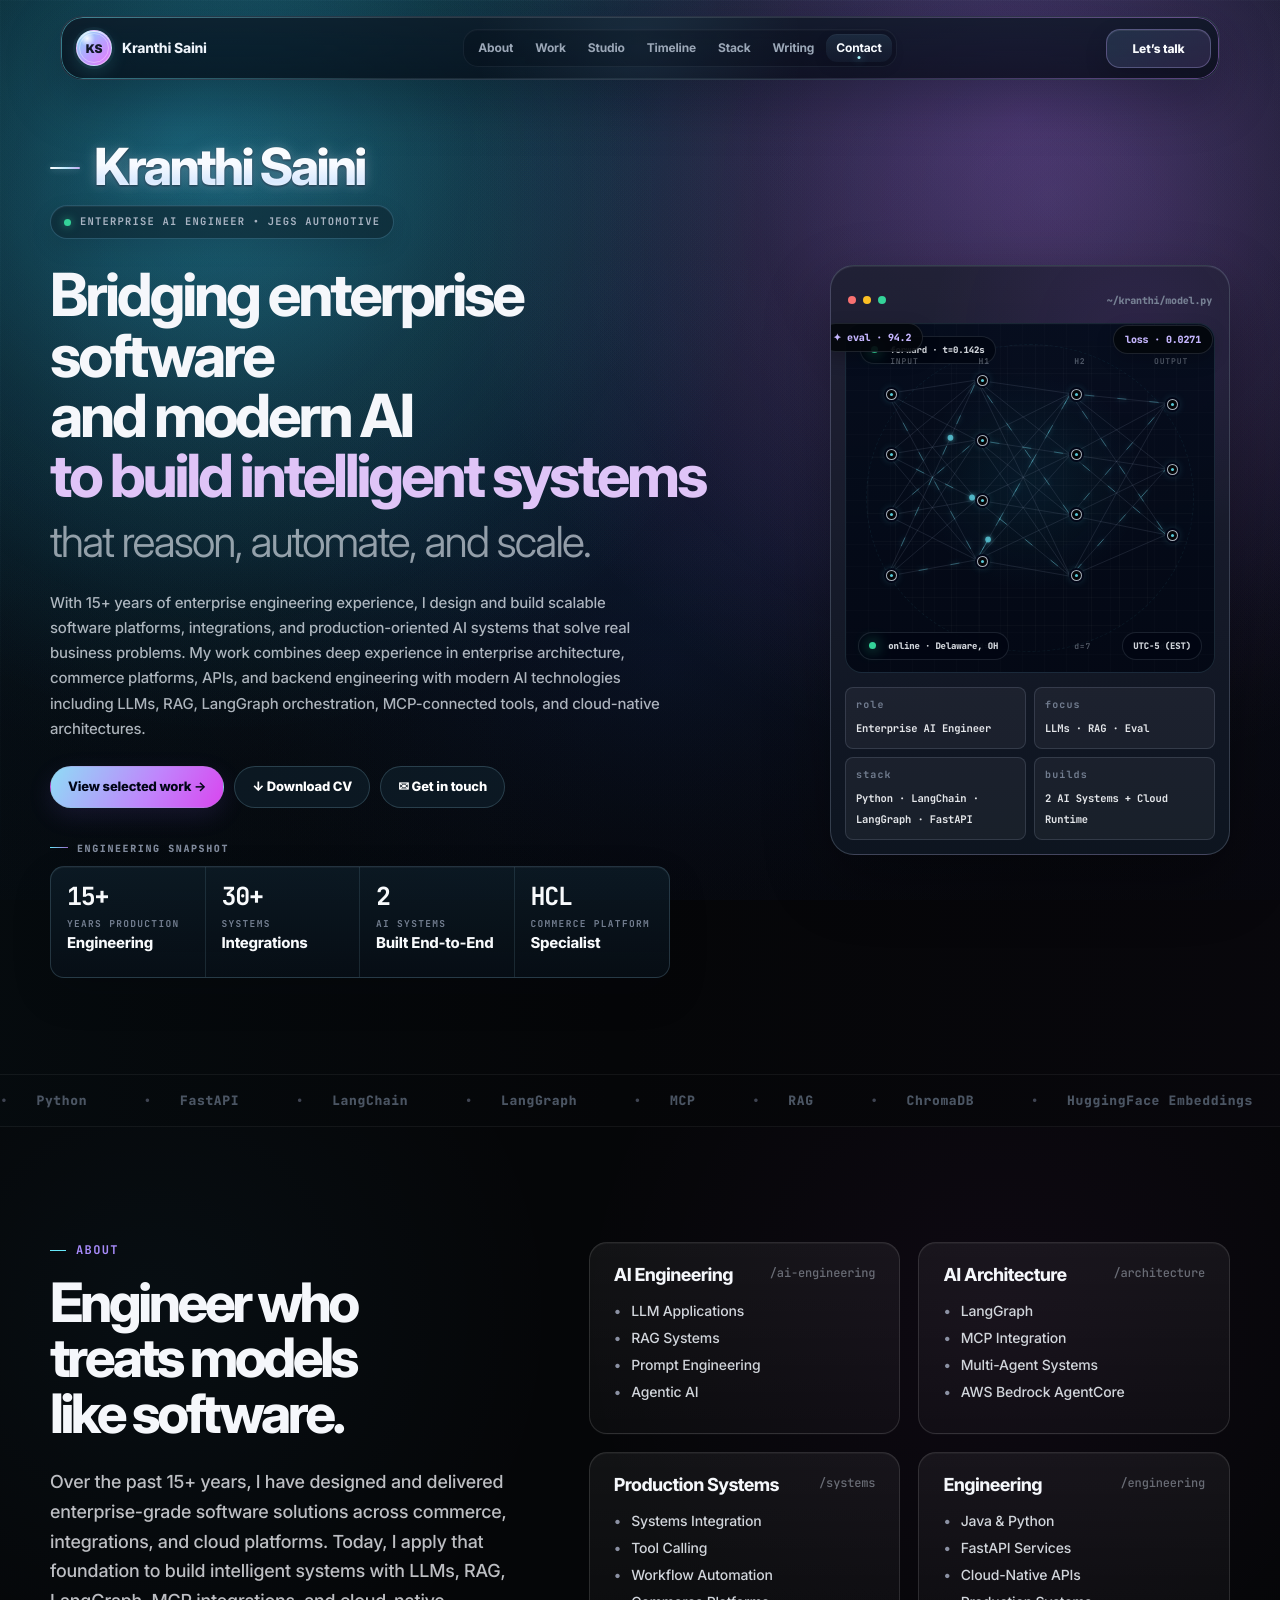
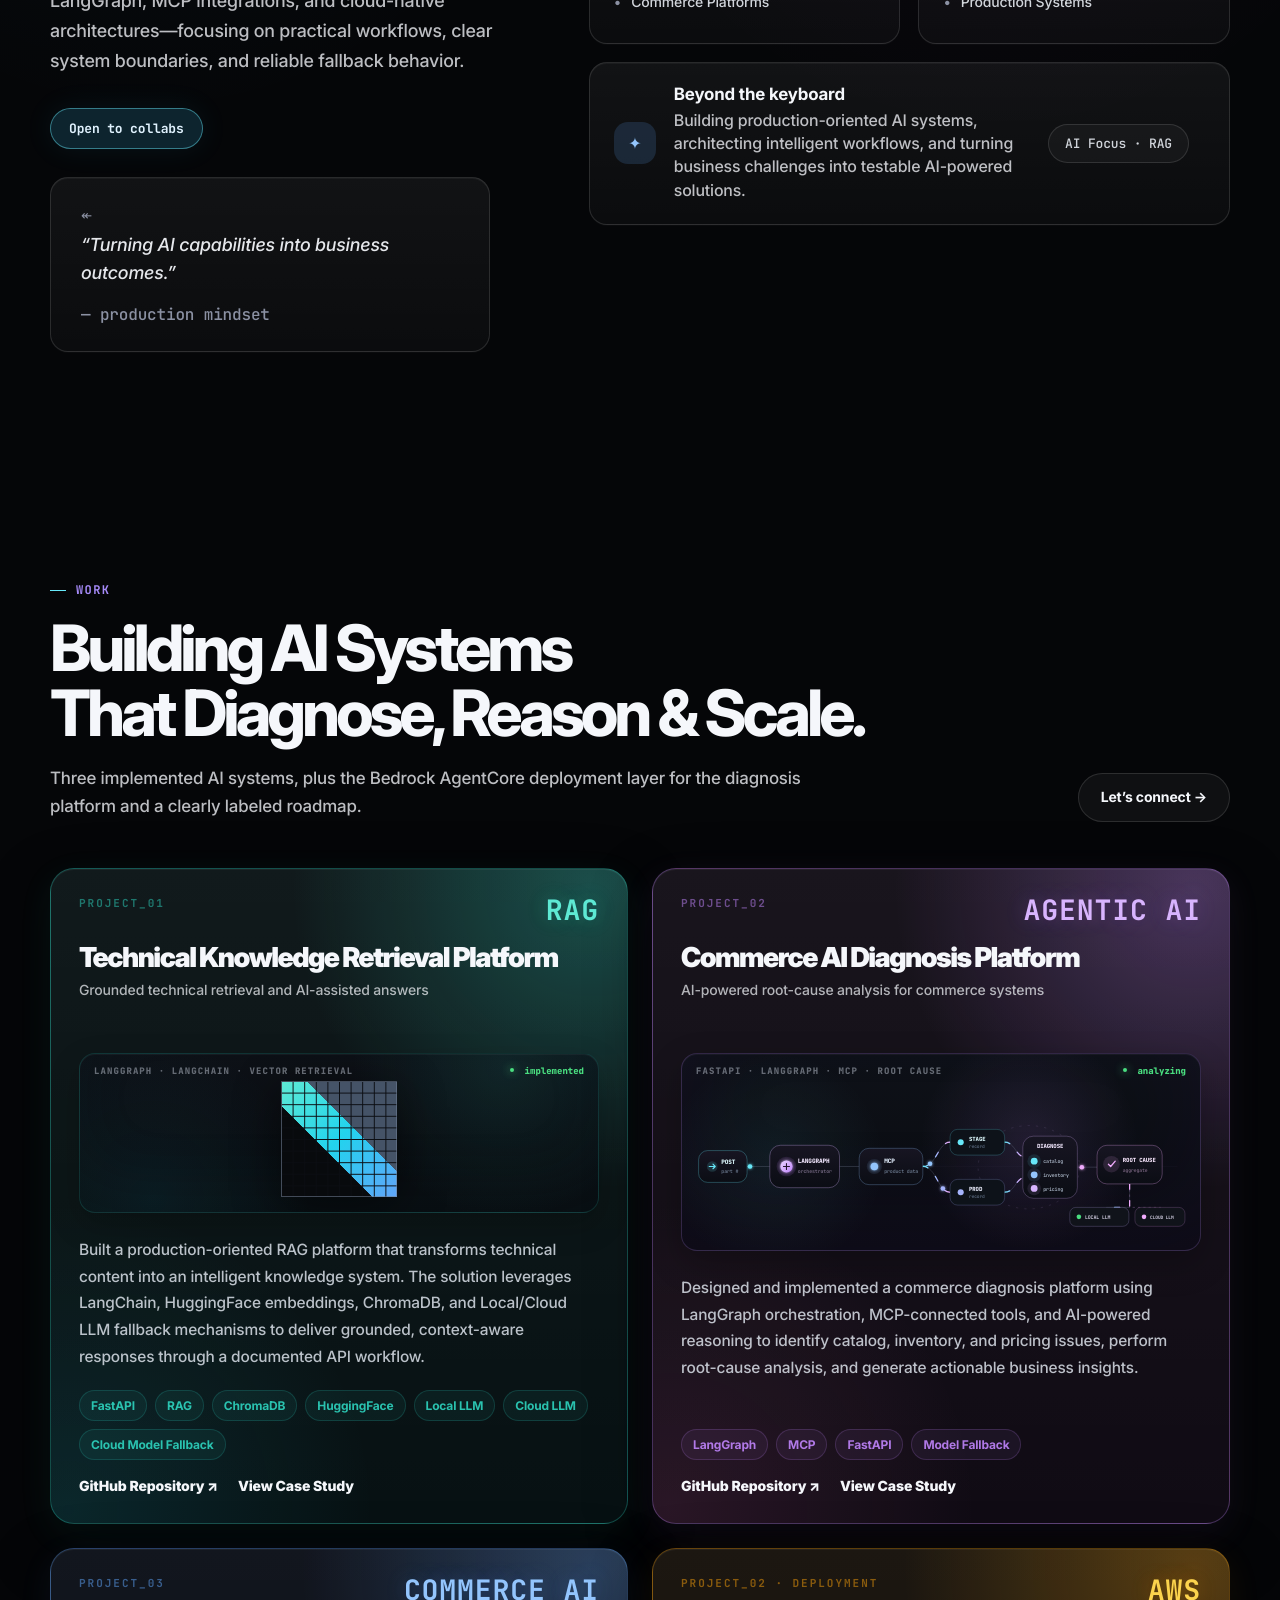
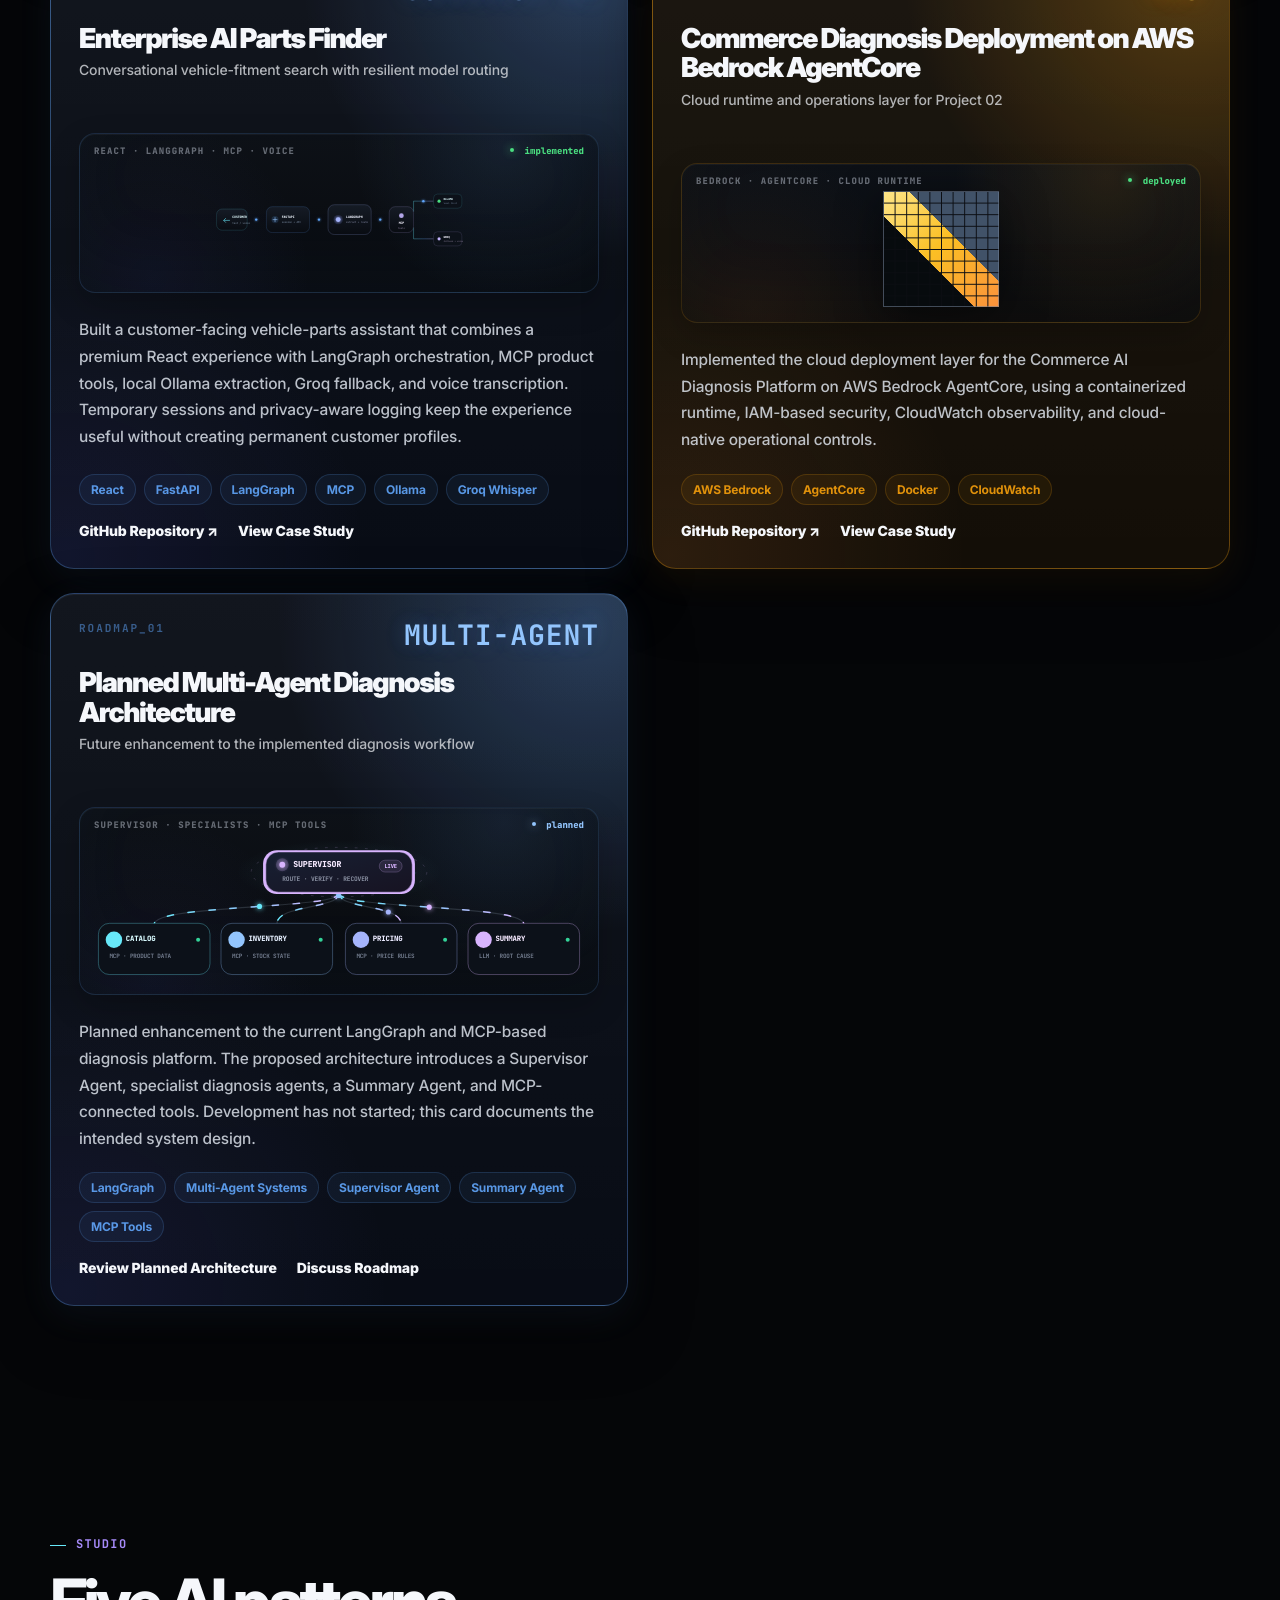
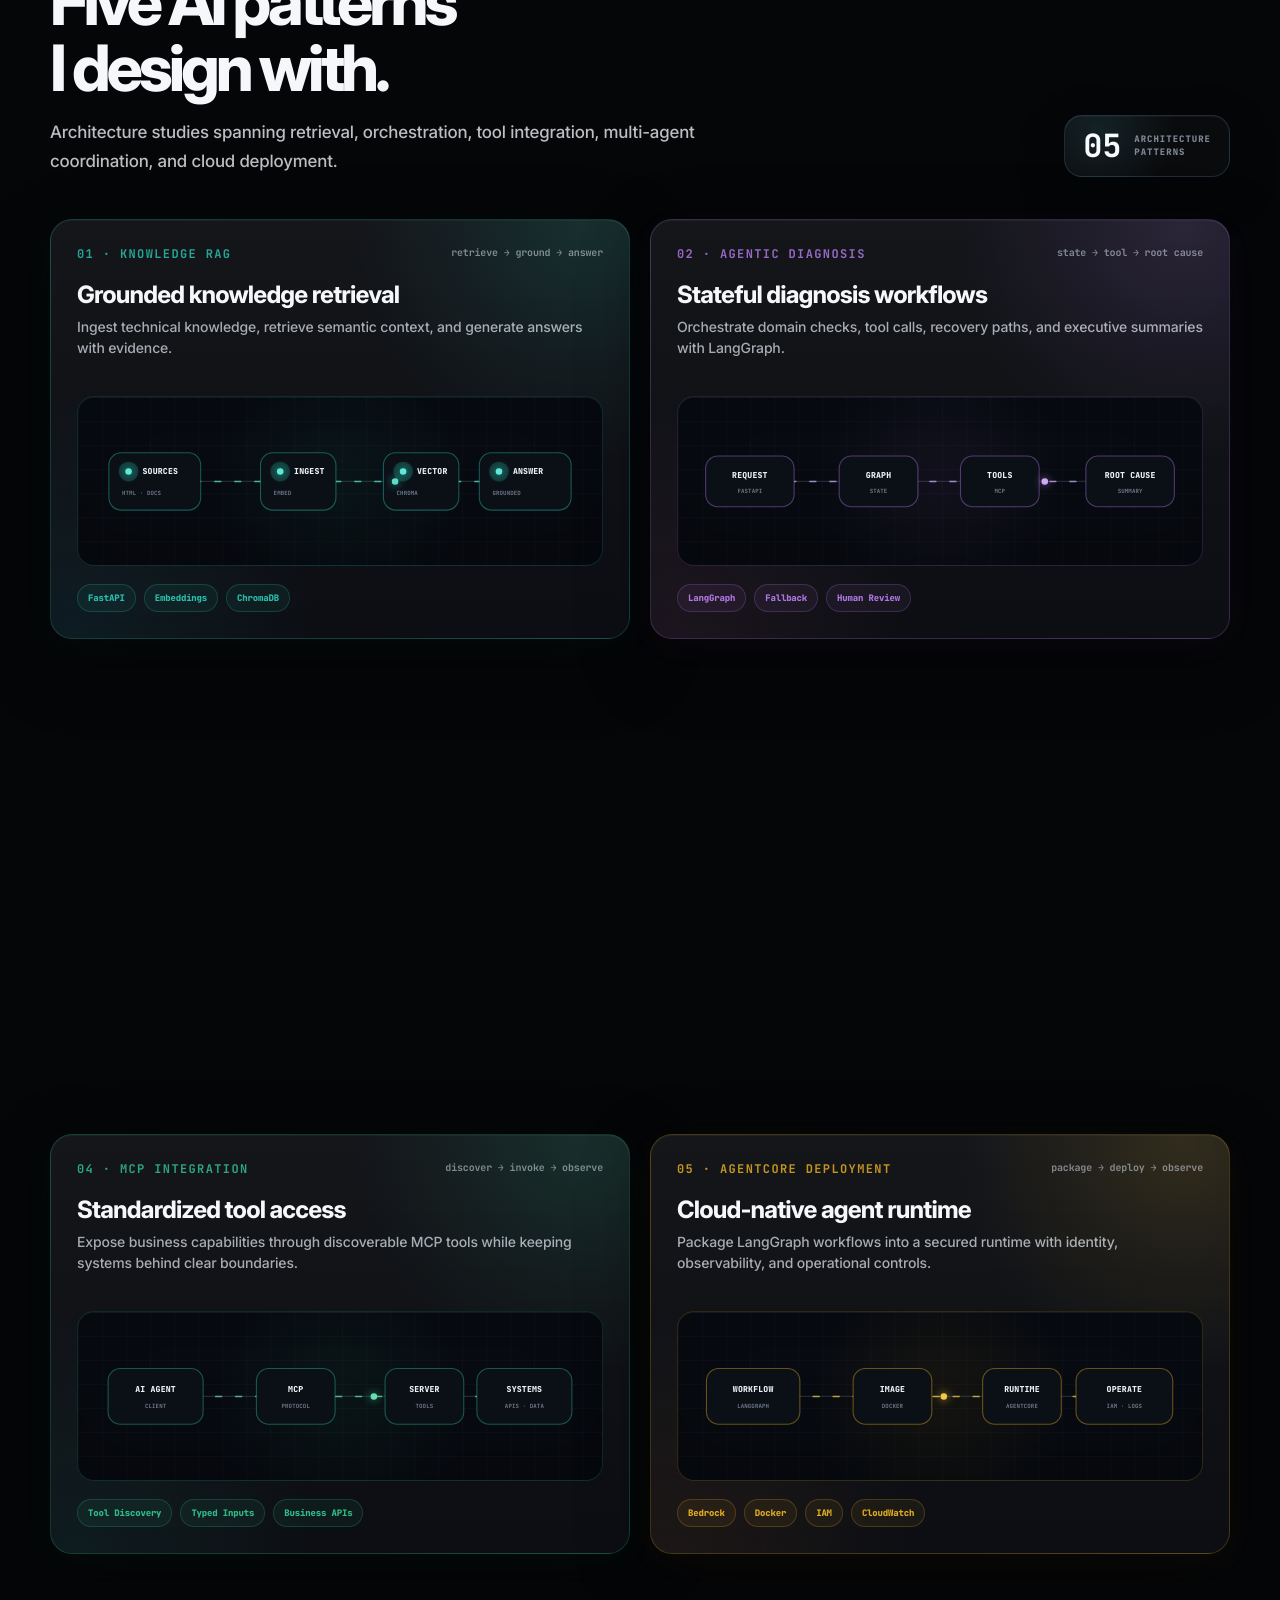
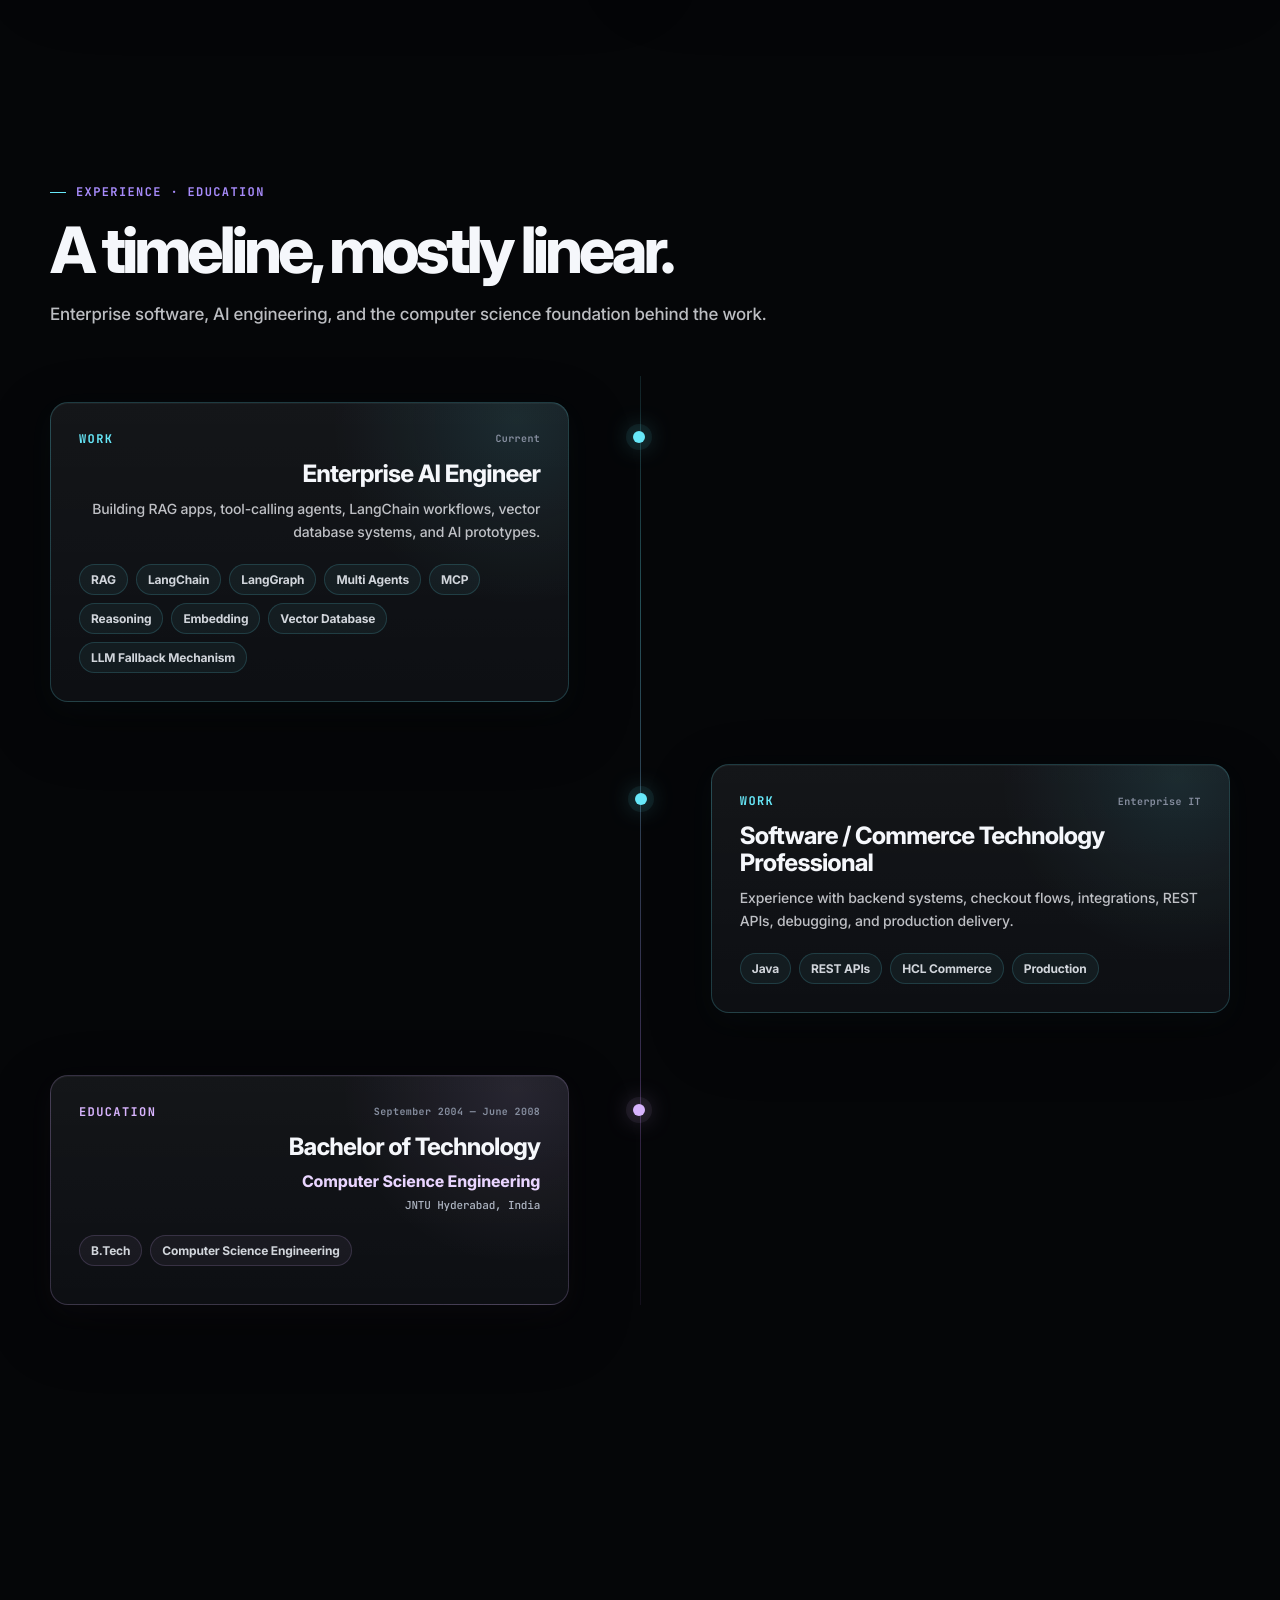
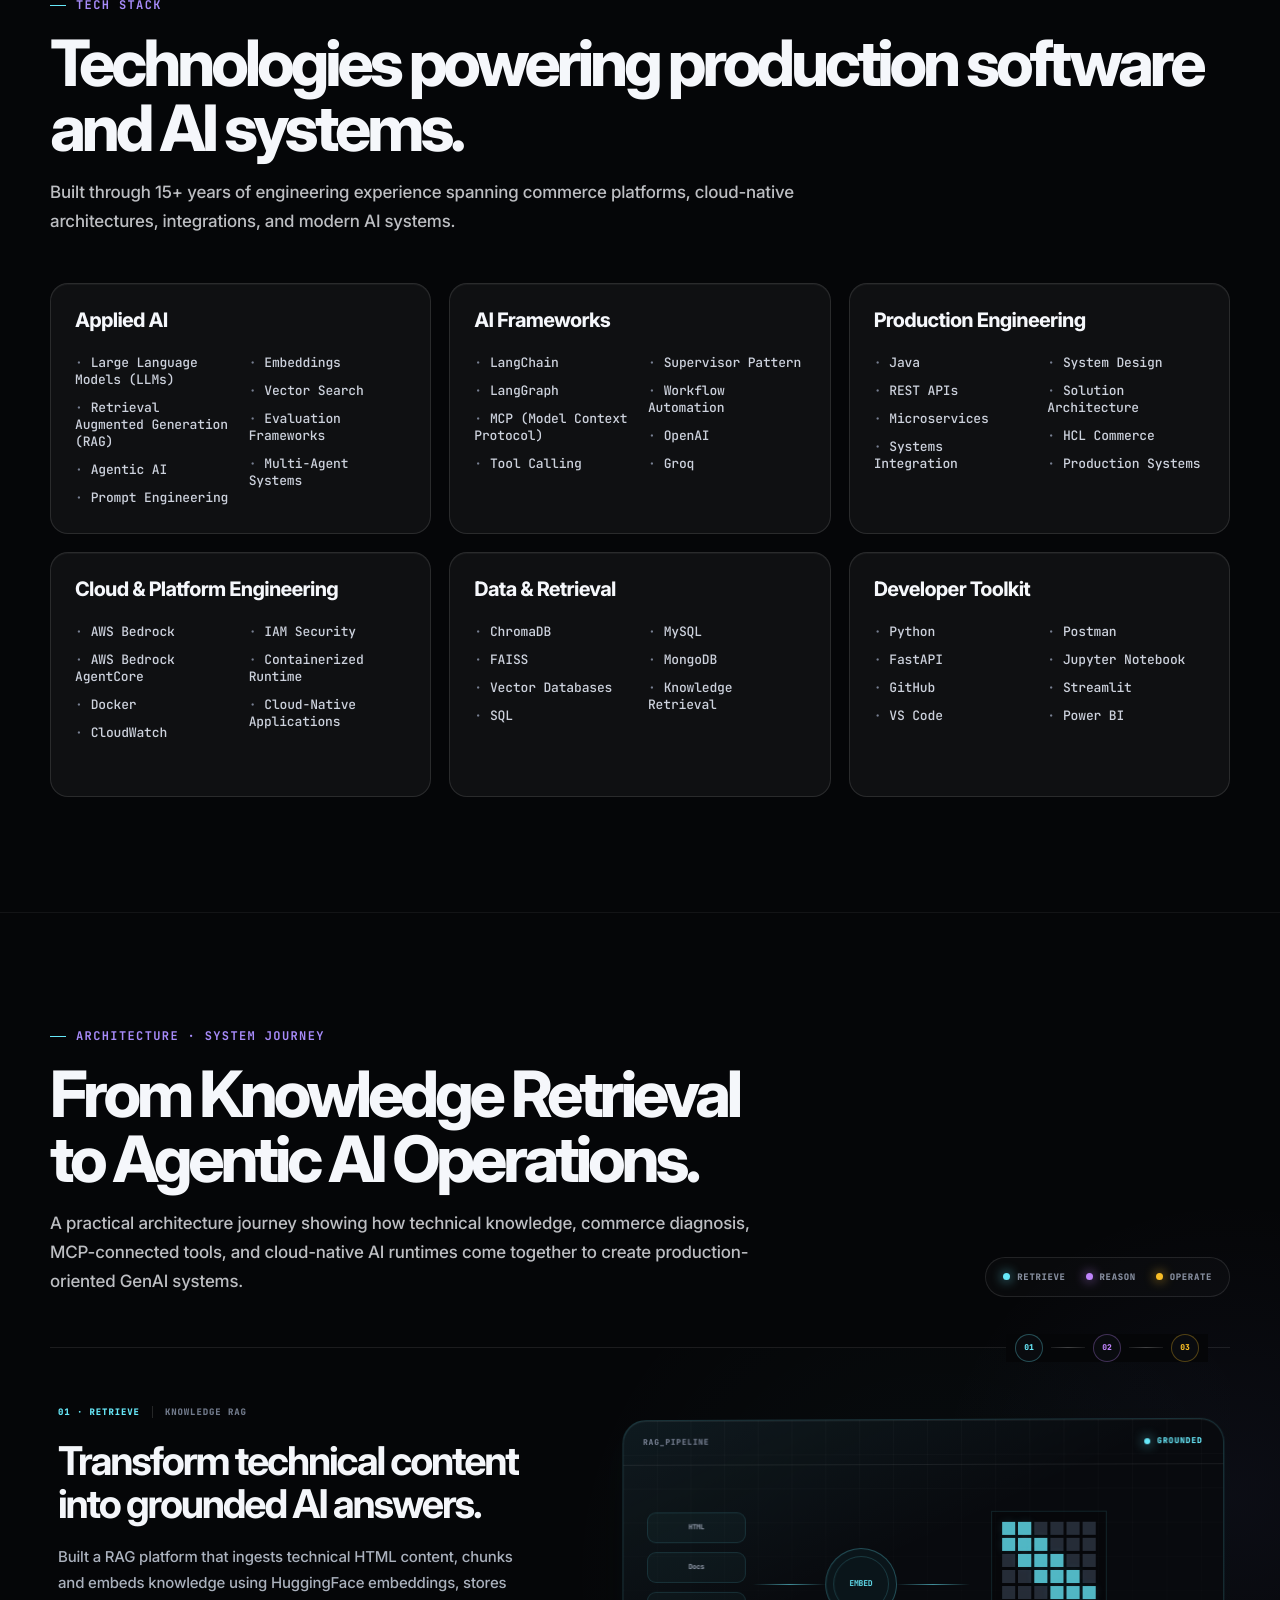
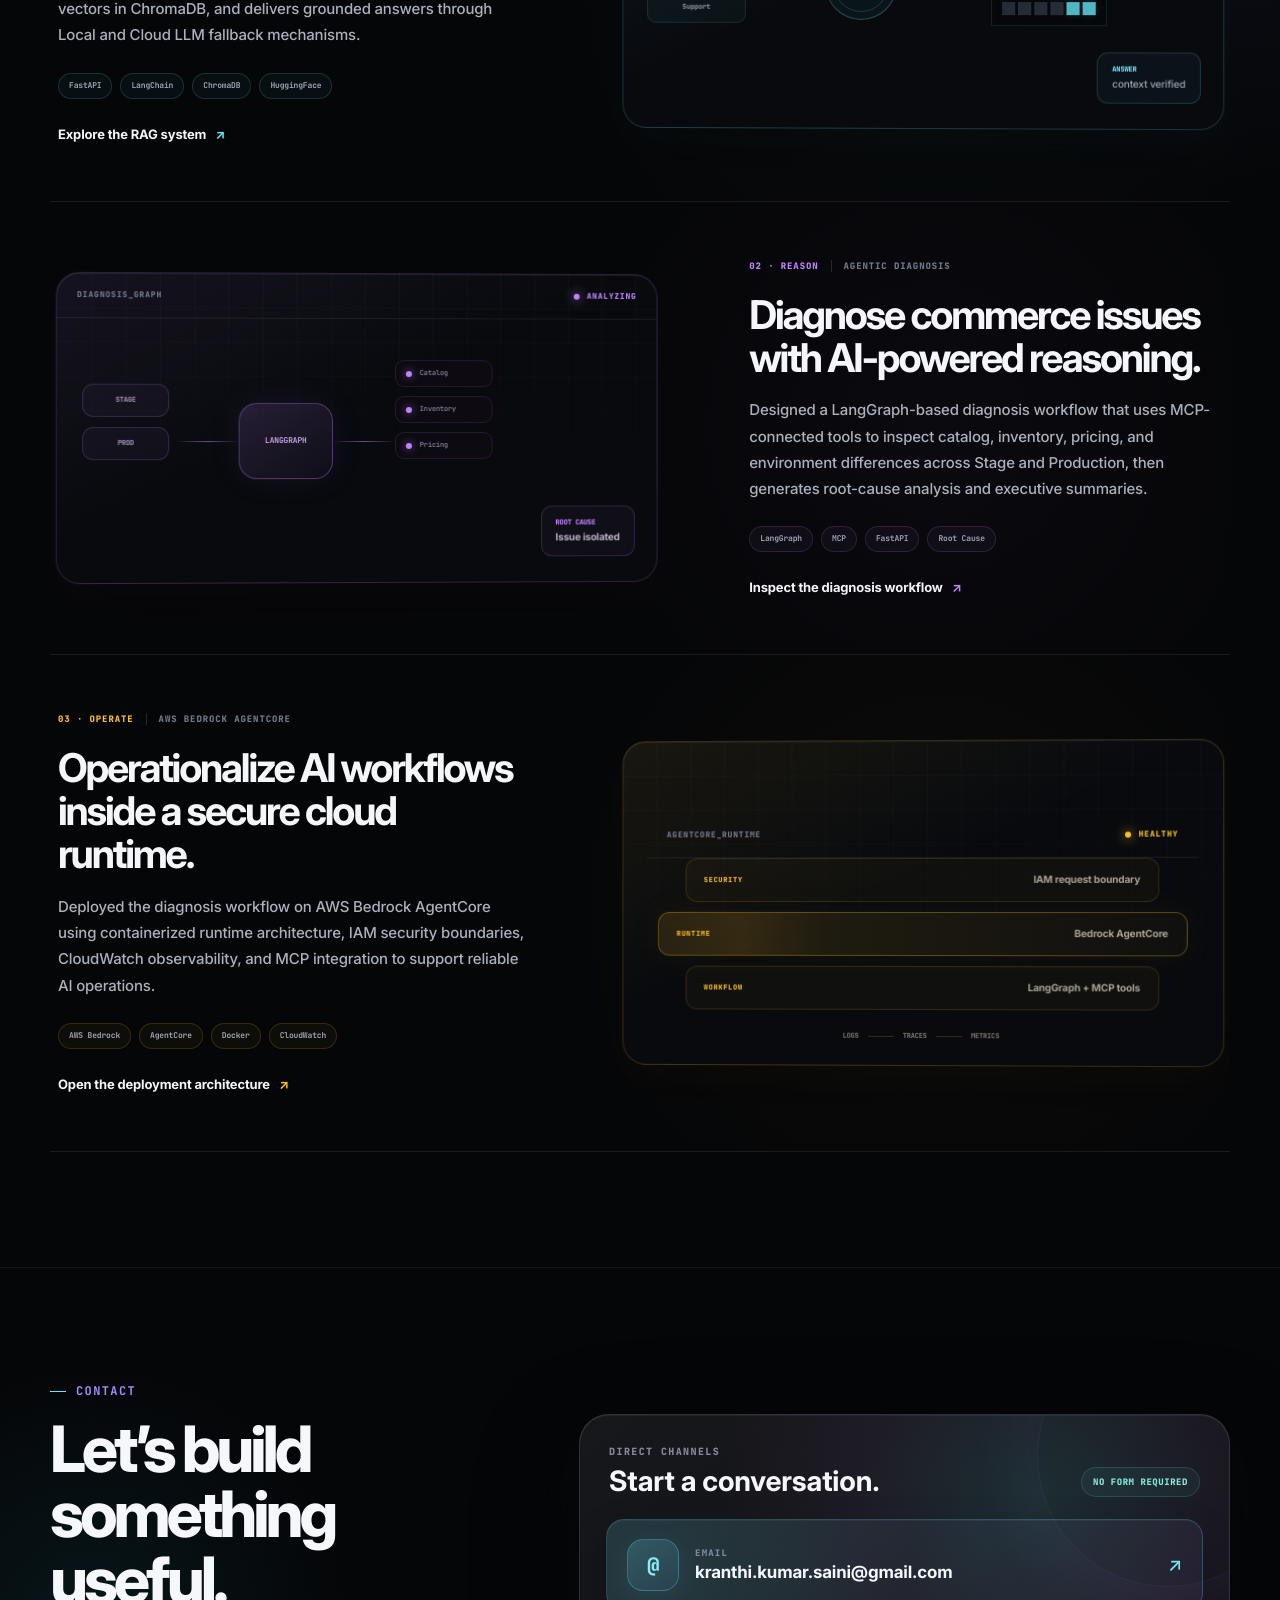
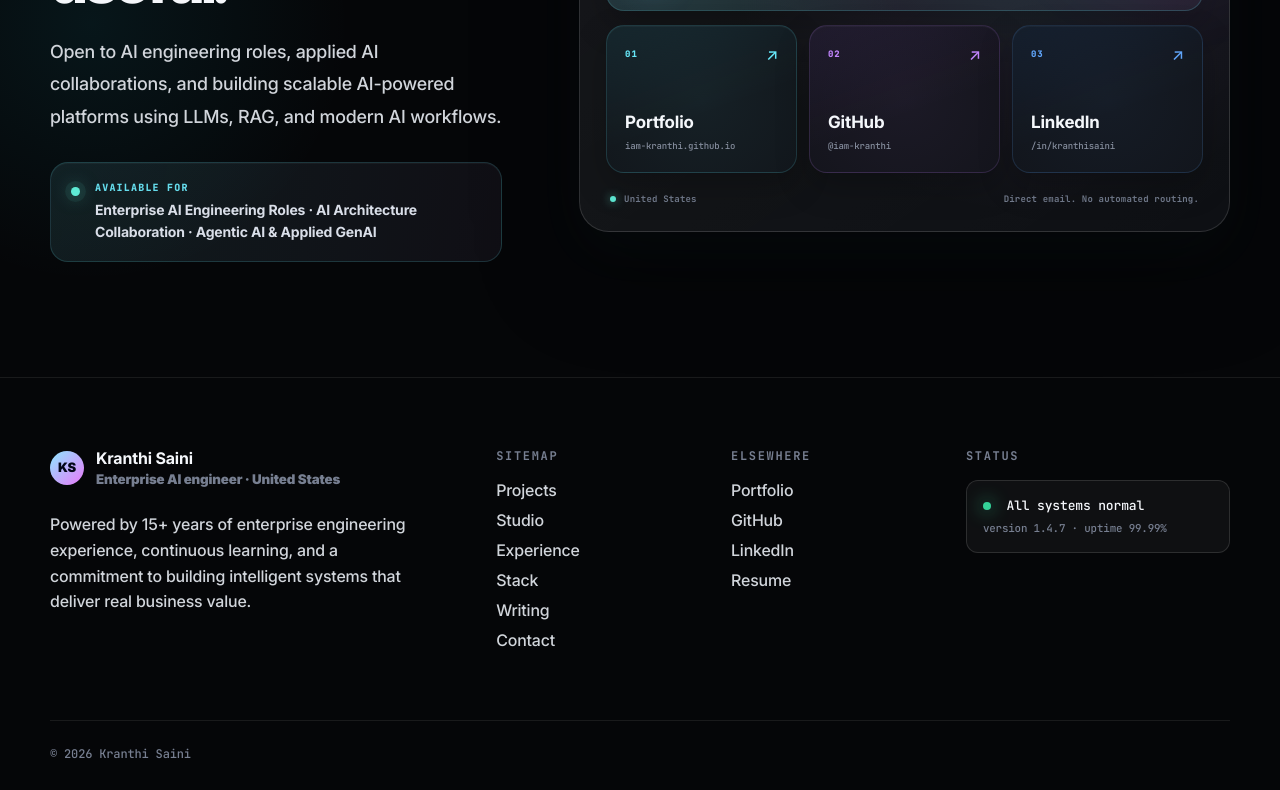
==== commit 68008729: "exp. changes" ====
--- a/index.html
+++ b/index.html
@@ -68,7 +68,7 @@
           </h1>
 
           <p>
-            With 15+ years of enterprise engineering experience, I design and build production-oriented AI systems that solve real business problems. My work combines LLMs, RAG, LangGraph orchestration, MCP-connected tools, and cloud-native architectures to turn AI ideas into practical solutions.
+            With 15+ years of enterprise engineering experience, I design and build scalable software platforms, integrations, and production-oriented AI systems that solve real business problems. My work combines deep experience in enterprise architecture, commerce platforms, APIs, and backend engineering with modern AI technologies including LLMs, RAG, LangGraph orchestration, MCP-connected tools, and cloud-native architectures.
           </p>
 
           <div class="hero-actions">
@@ -385,7 +385,7 @@
       <div class="container">
         <div class="section-head">
           <div>
-            <div class="section-kicker">Selected Work</div>
+            <div class="section-kicker">Work</div>
             <h2>Building AI Systems<br>That Diagnose, Reason & Scale.</h2>
             <p>
               Three implemented AI systems, plus the Bedrock AgentCore deployment
@@ -955,7 +955,7 @@
       <div class="container">
         <div class="section-head architecture-head">
           <div>
-            <div class="section-kicker">Architecture Studio</div>
+            <div class="section-kicker">Studio</div>
             <h2>Five AI patterns<br>I design with.</h2>
             <p>
               Architecture studies spanning retrieval, orchestration, tool integration,
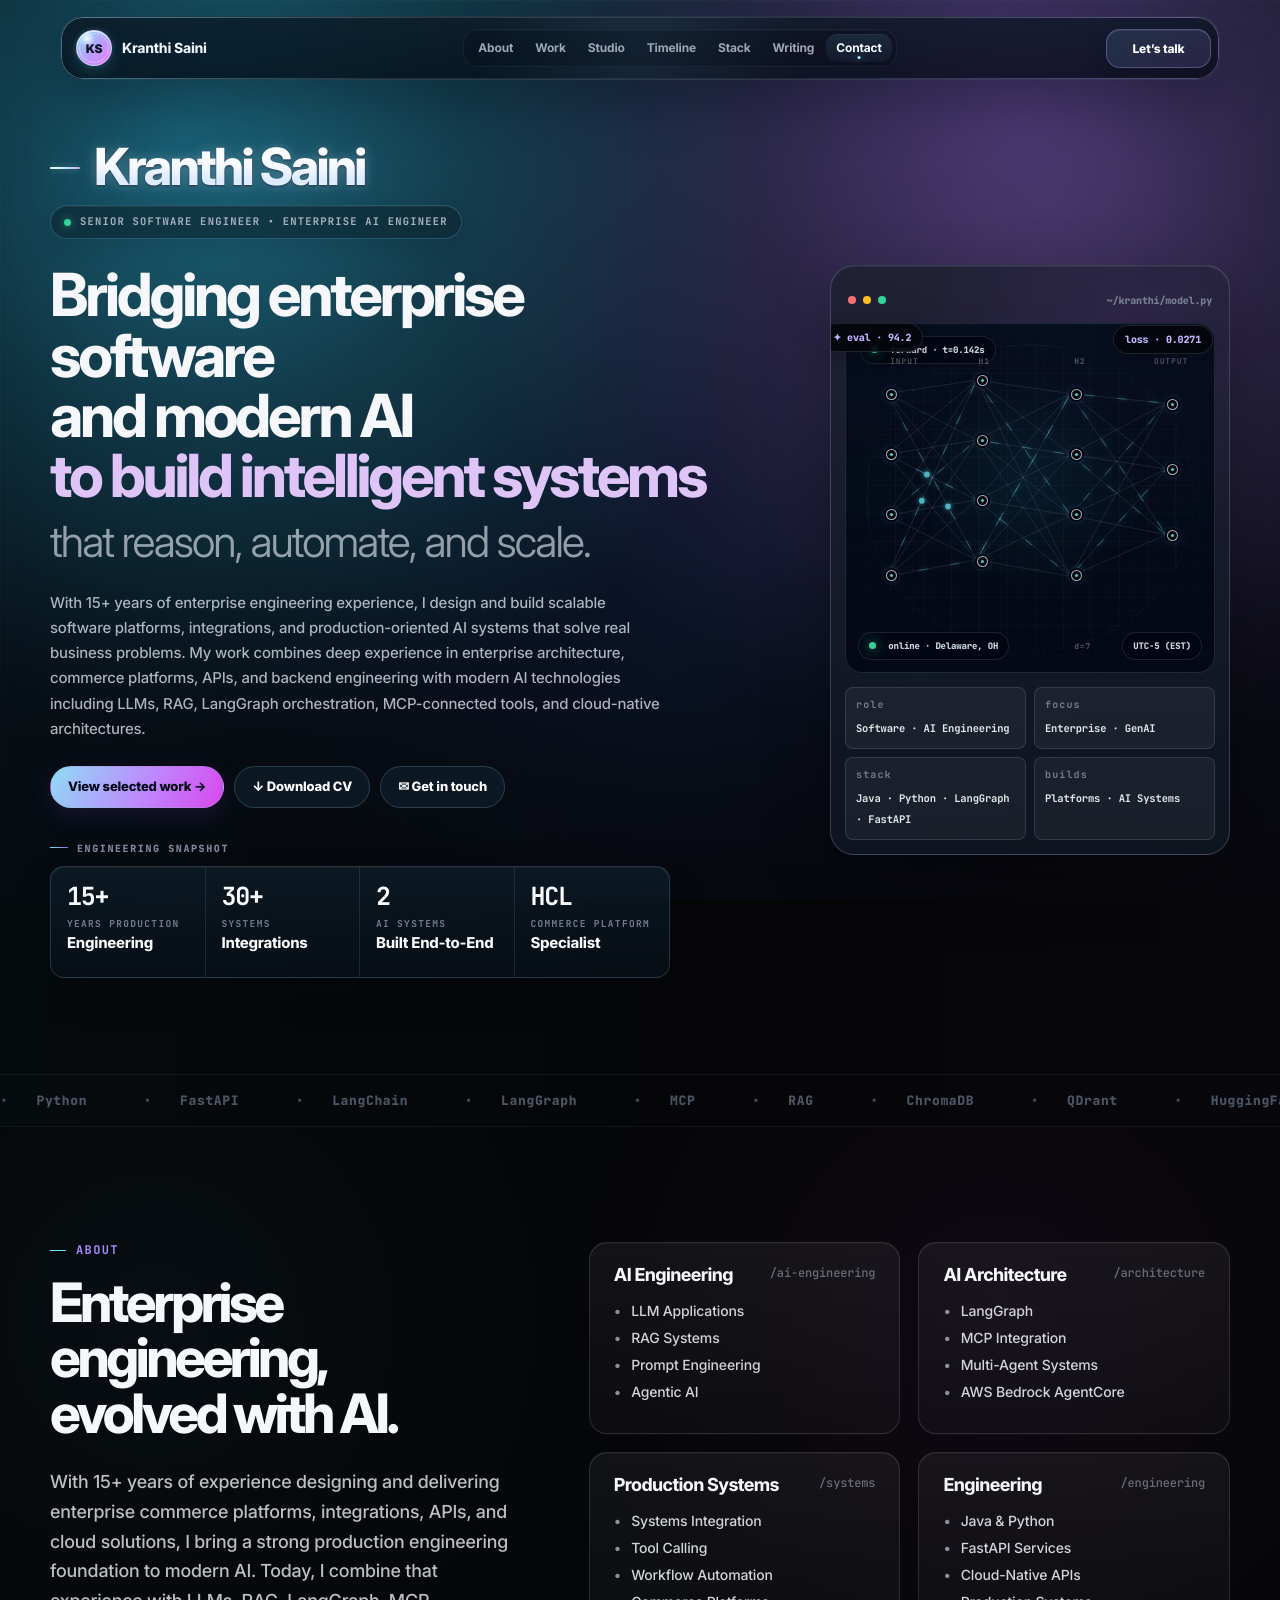
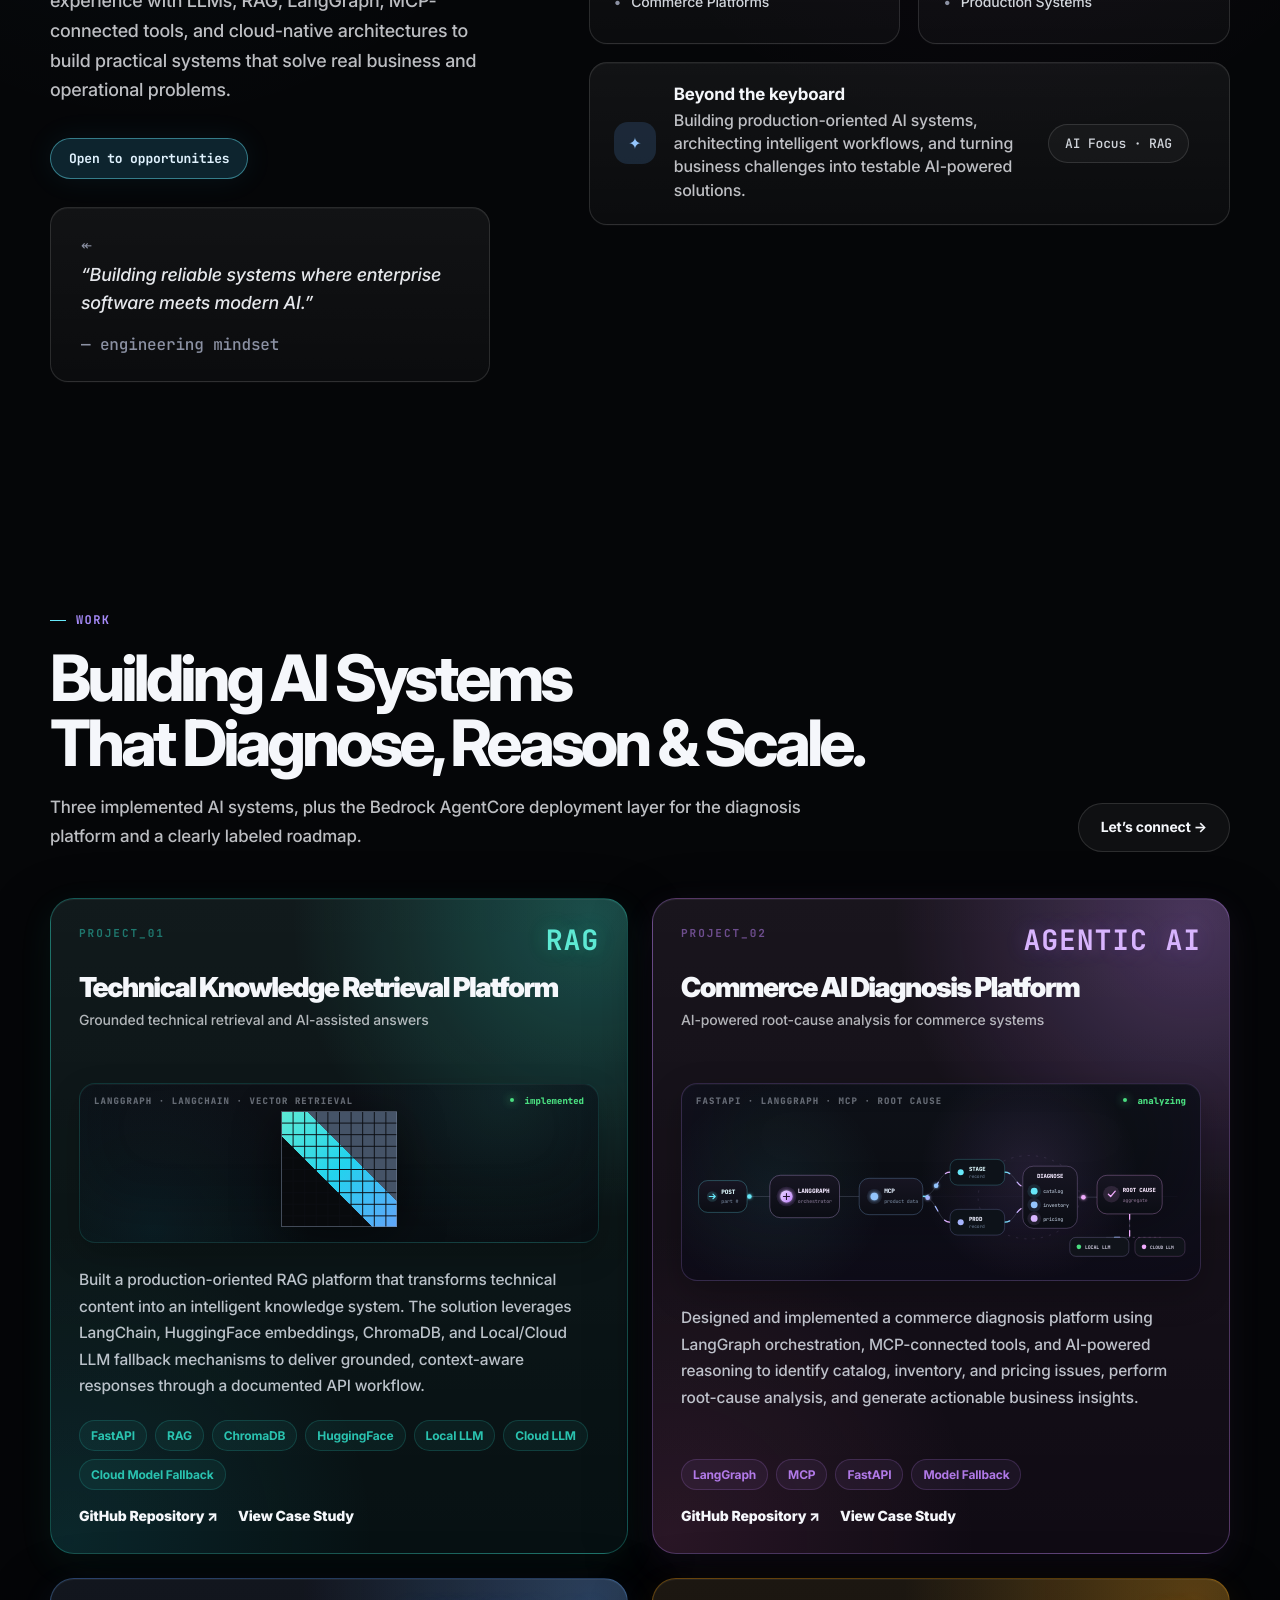
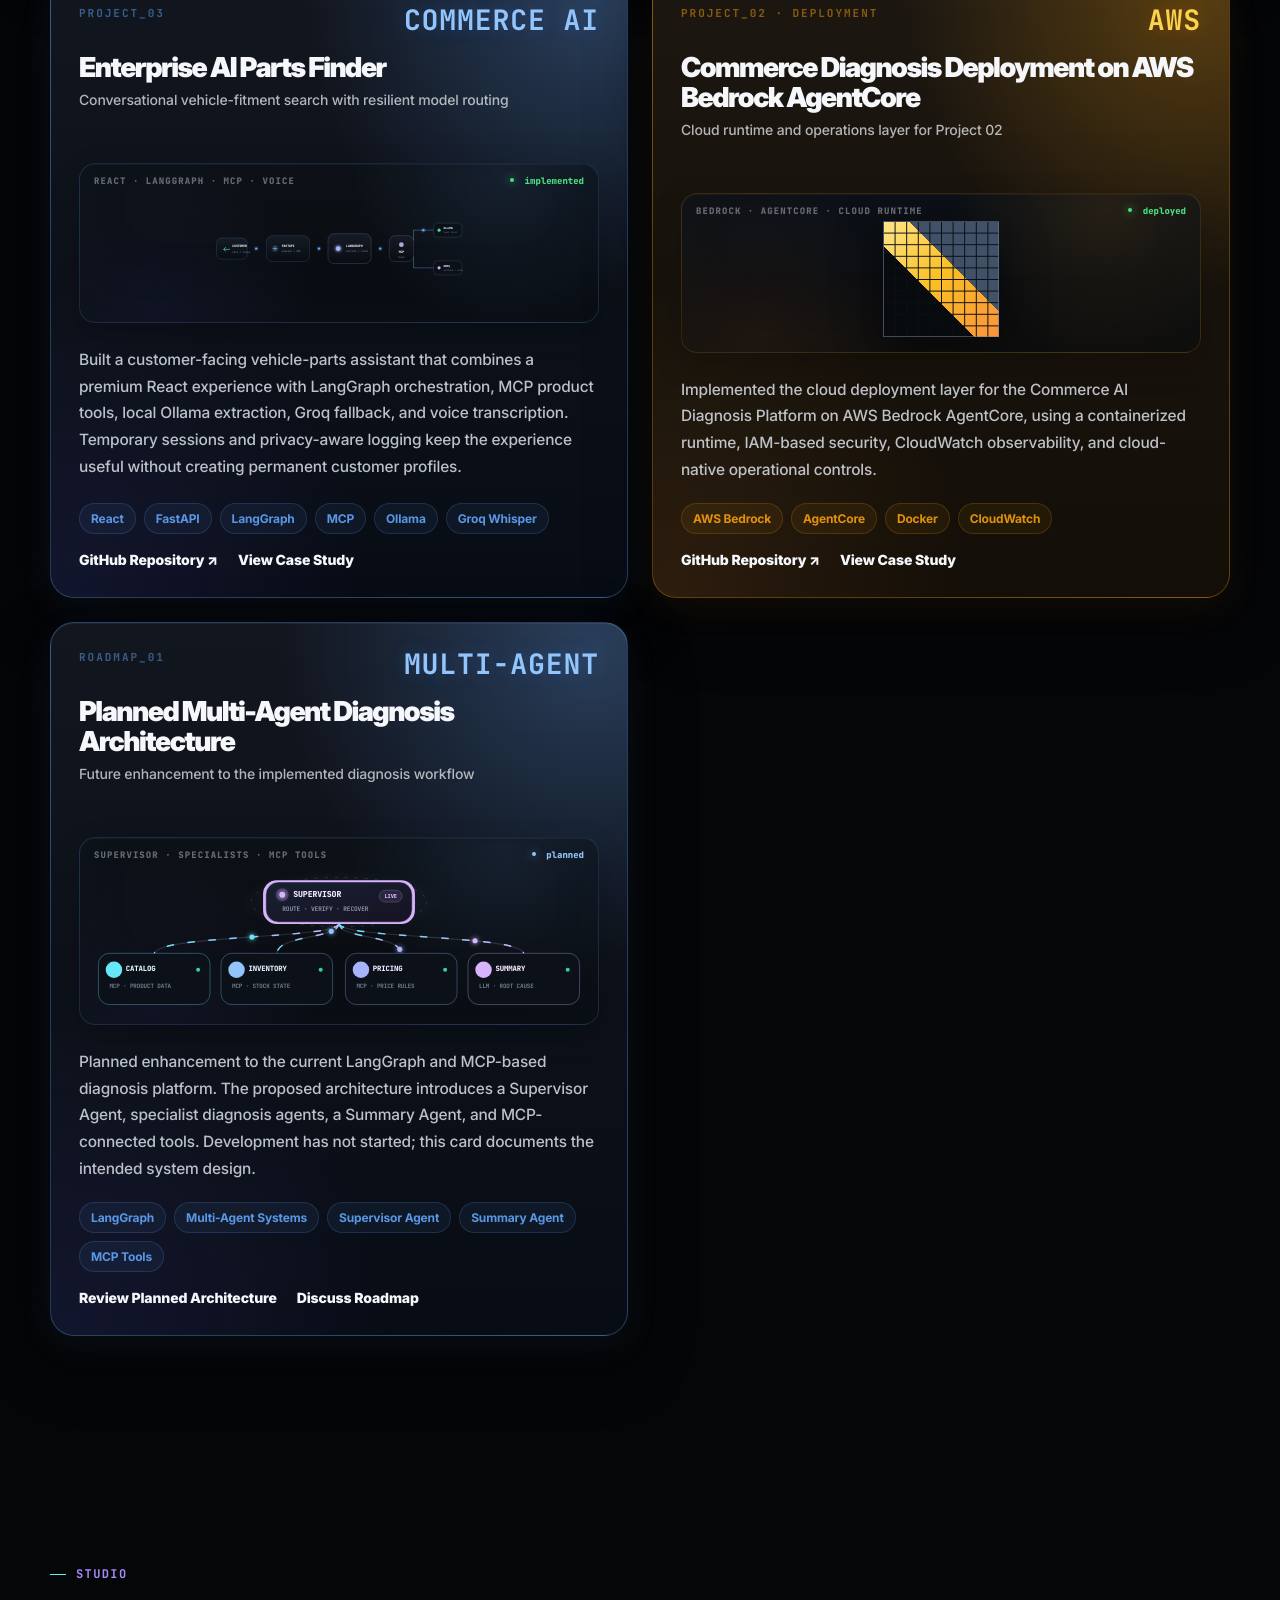
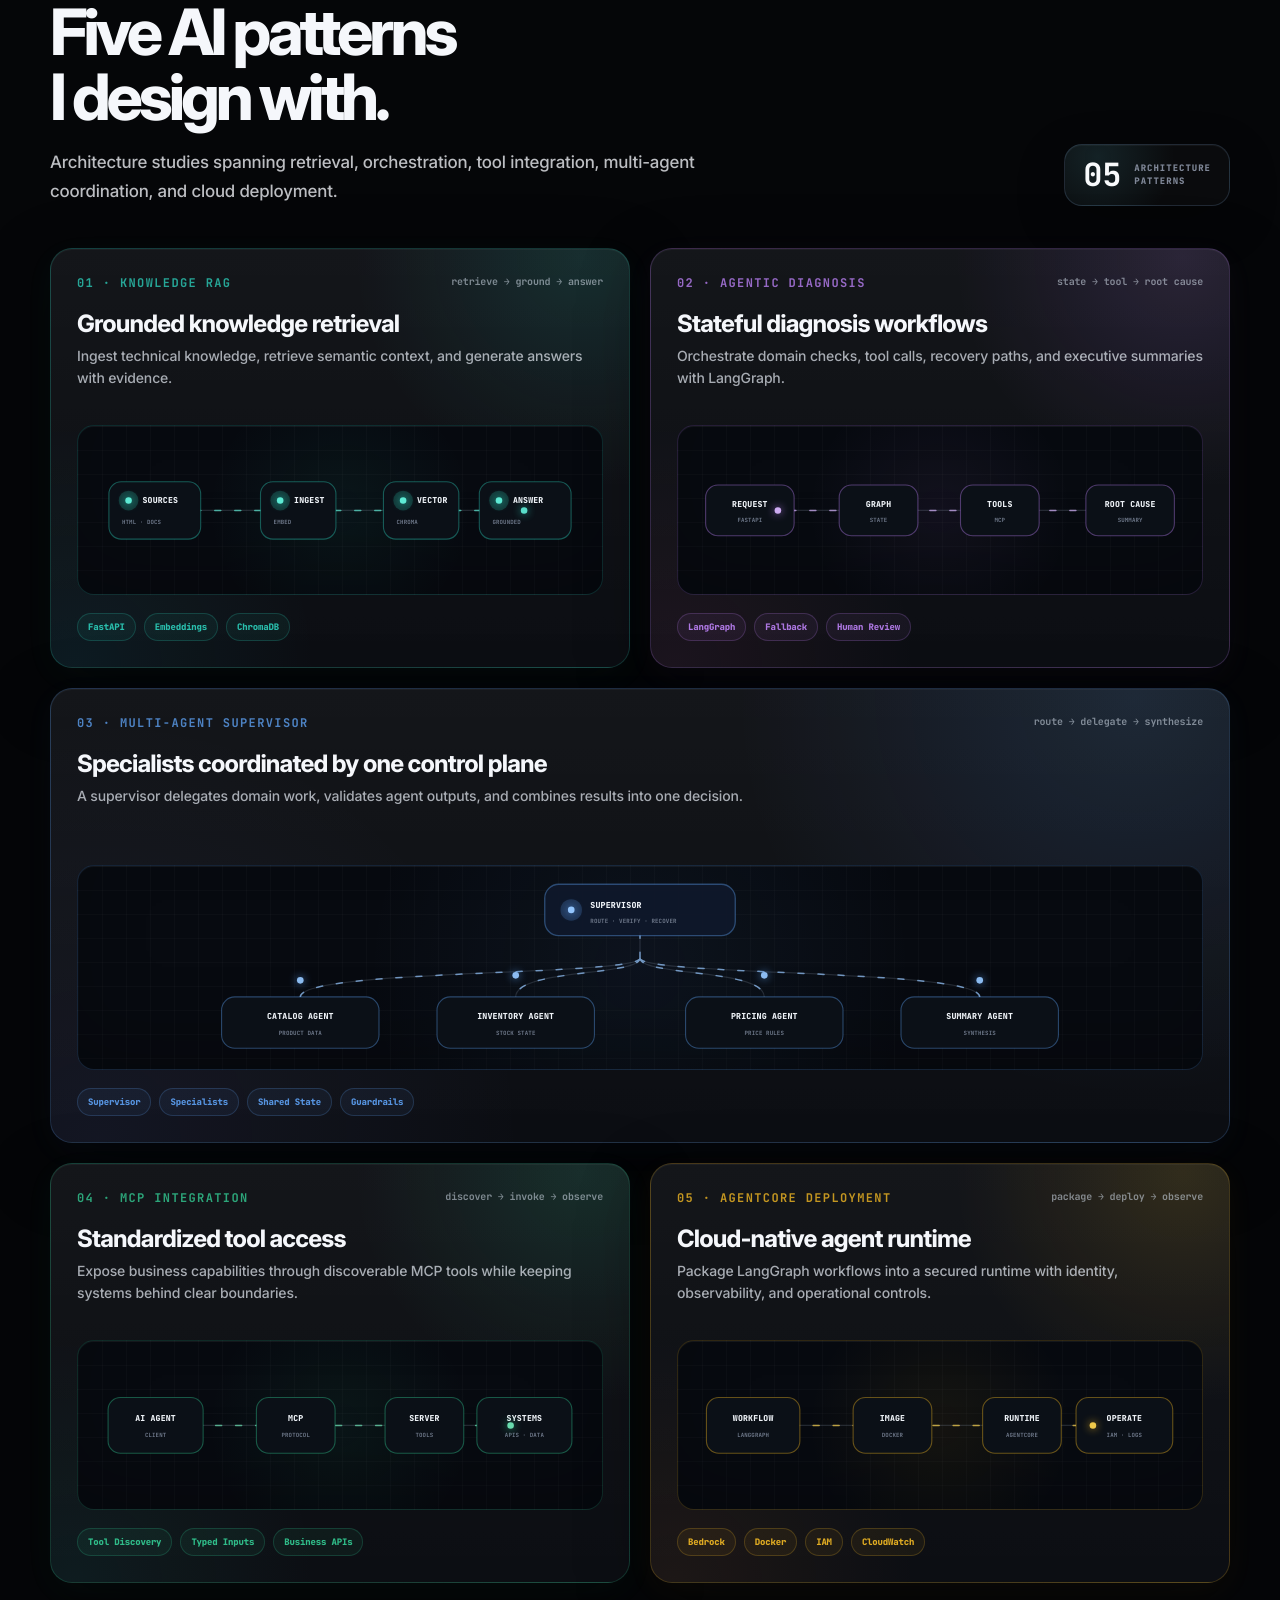
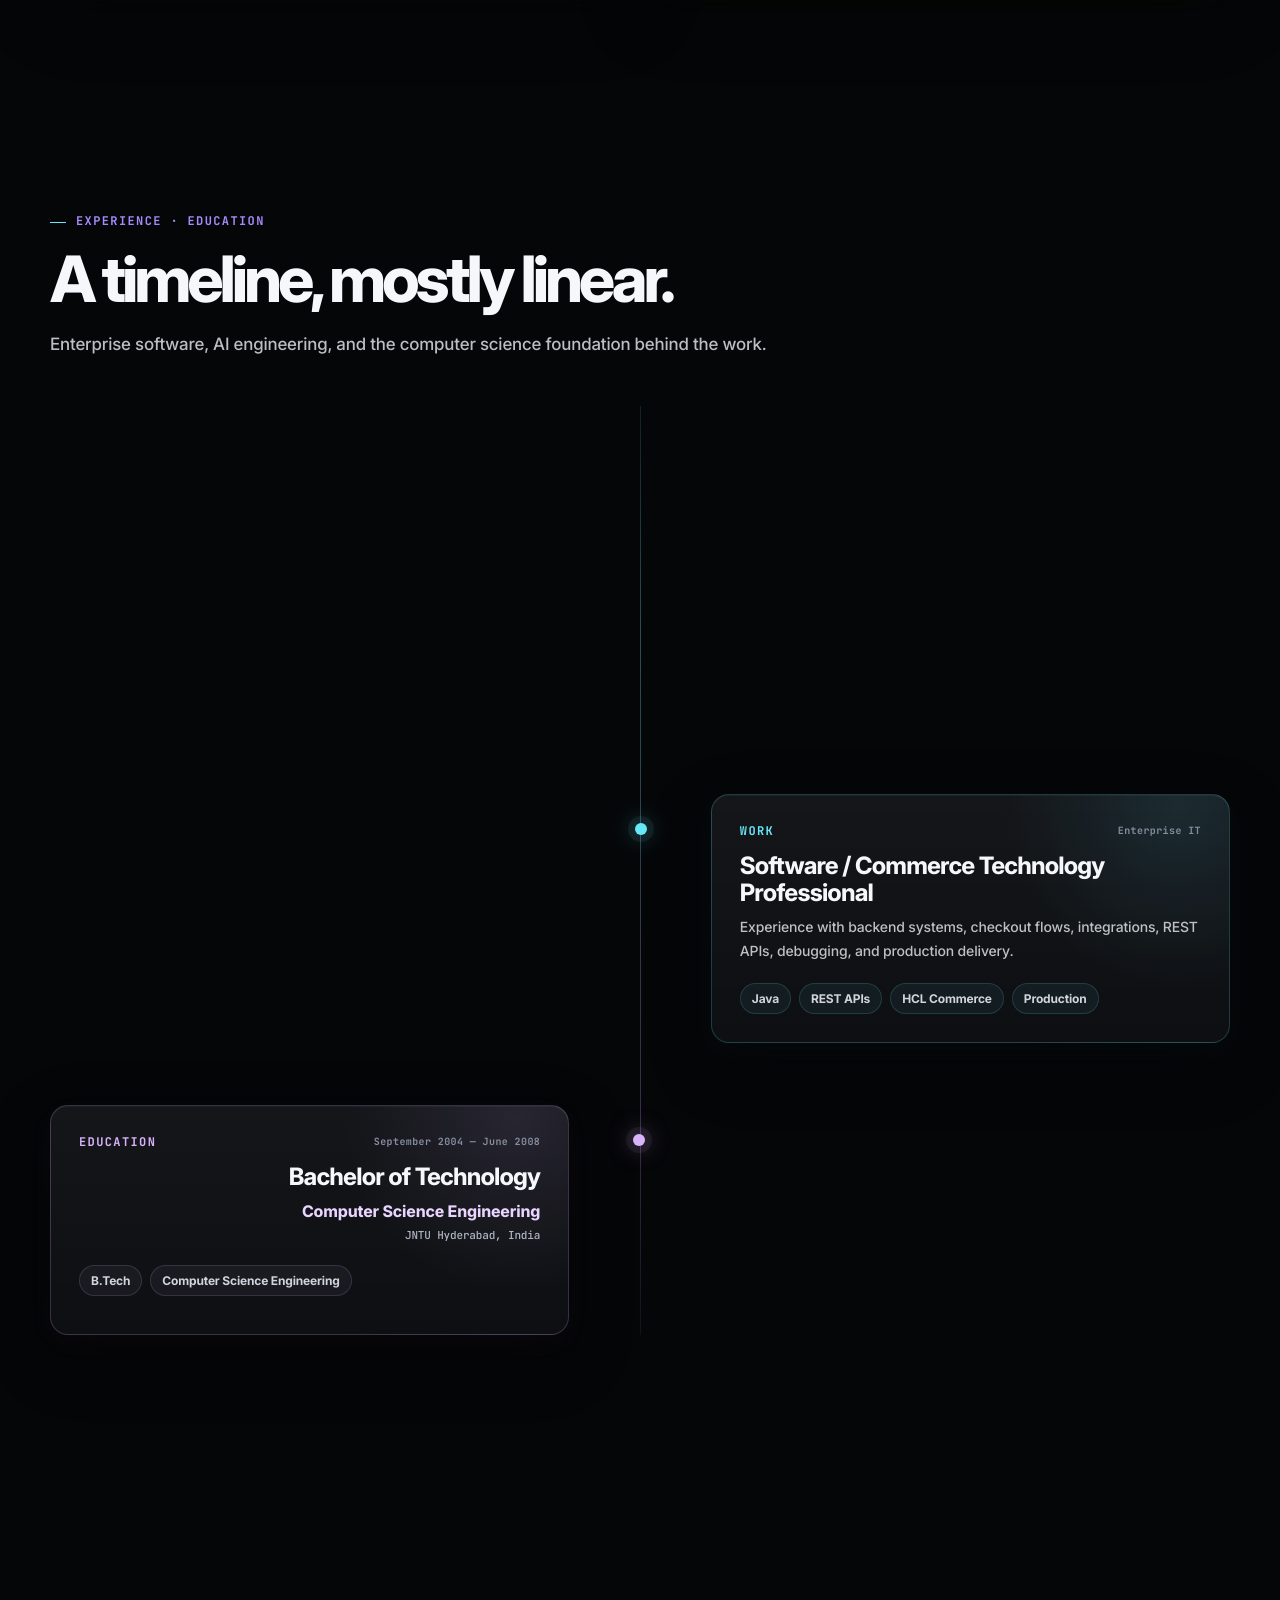
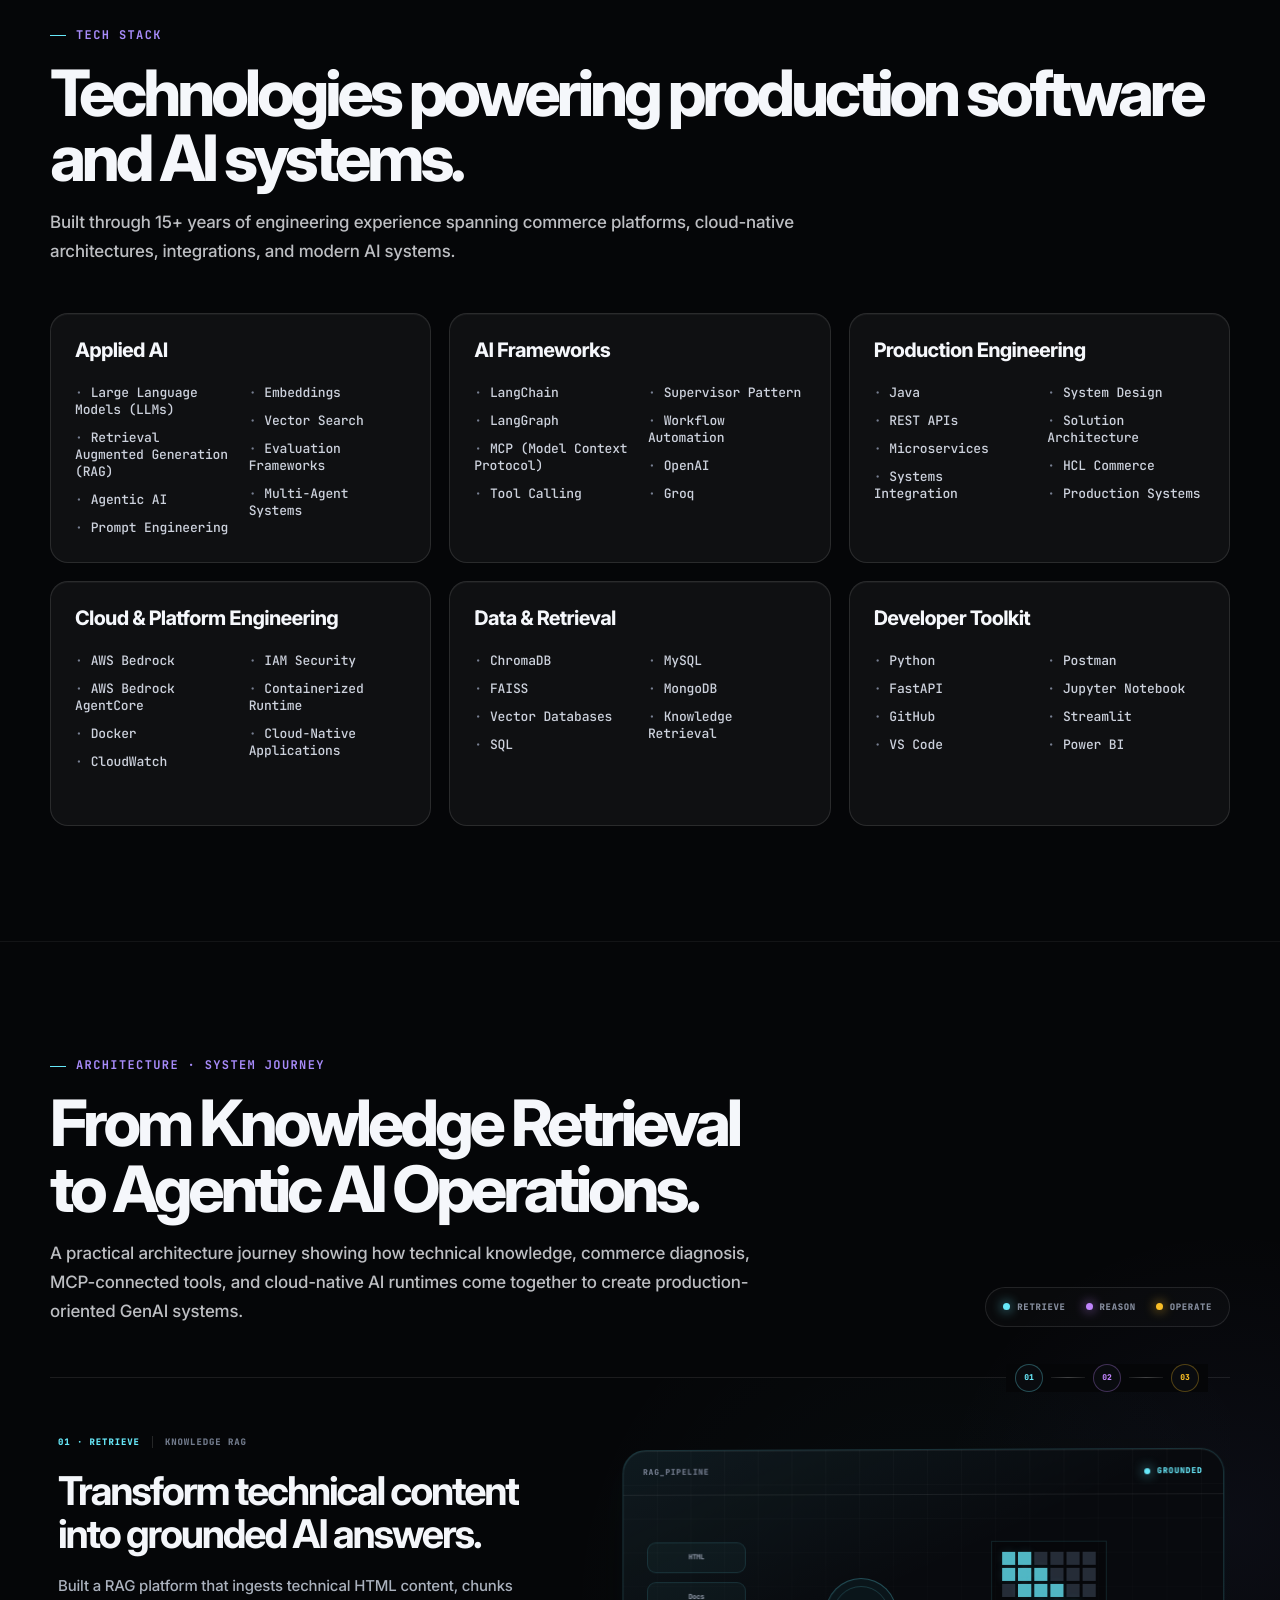
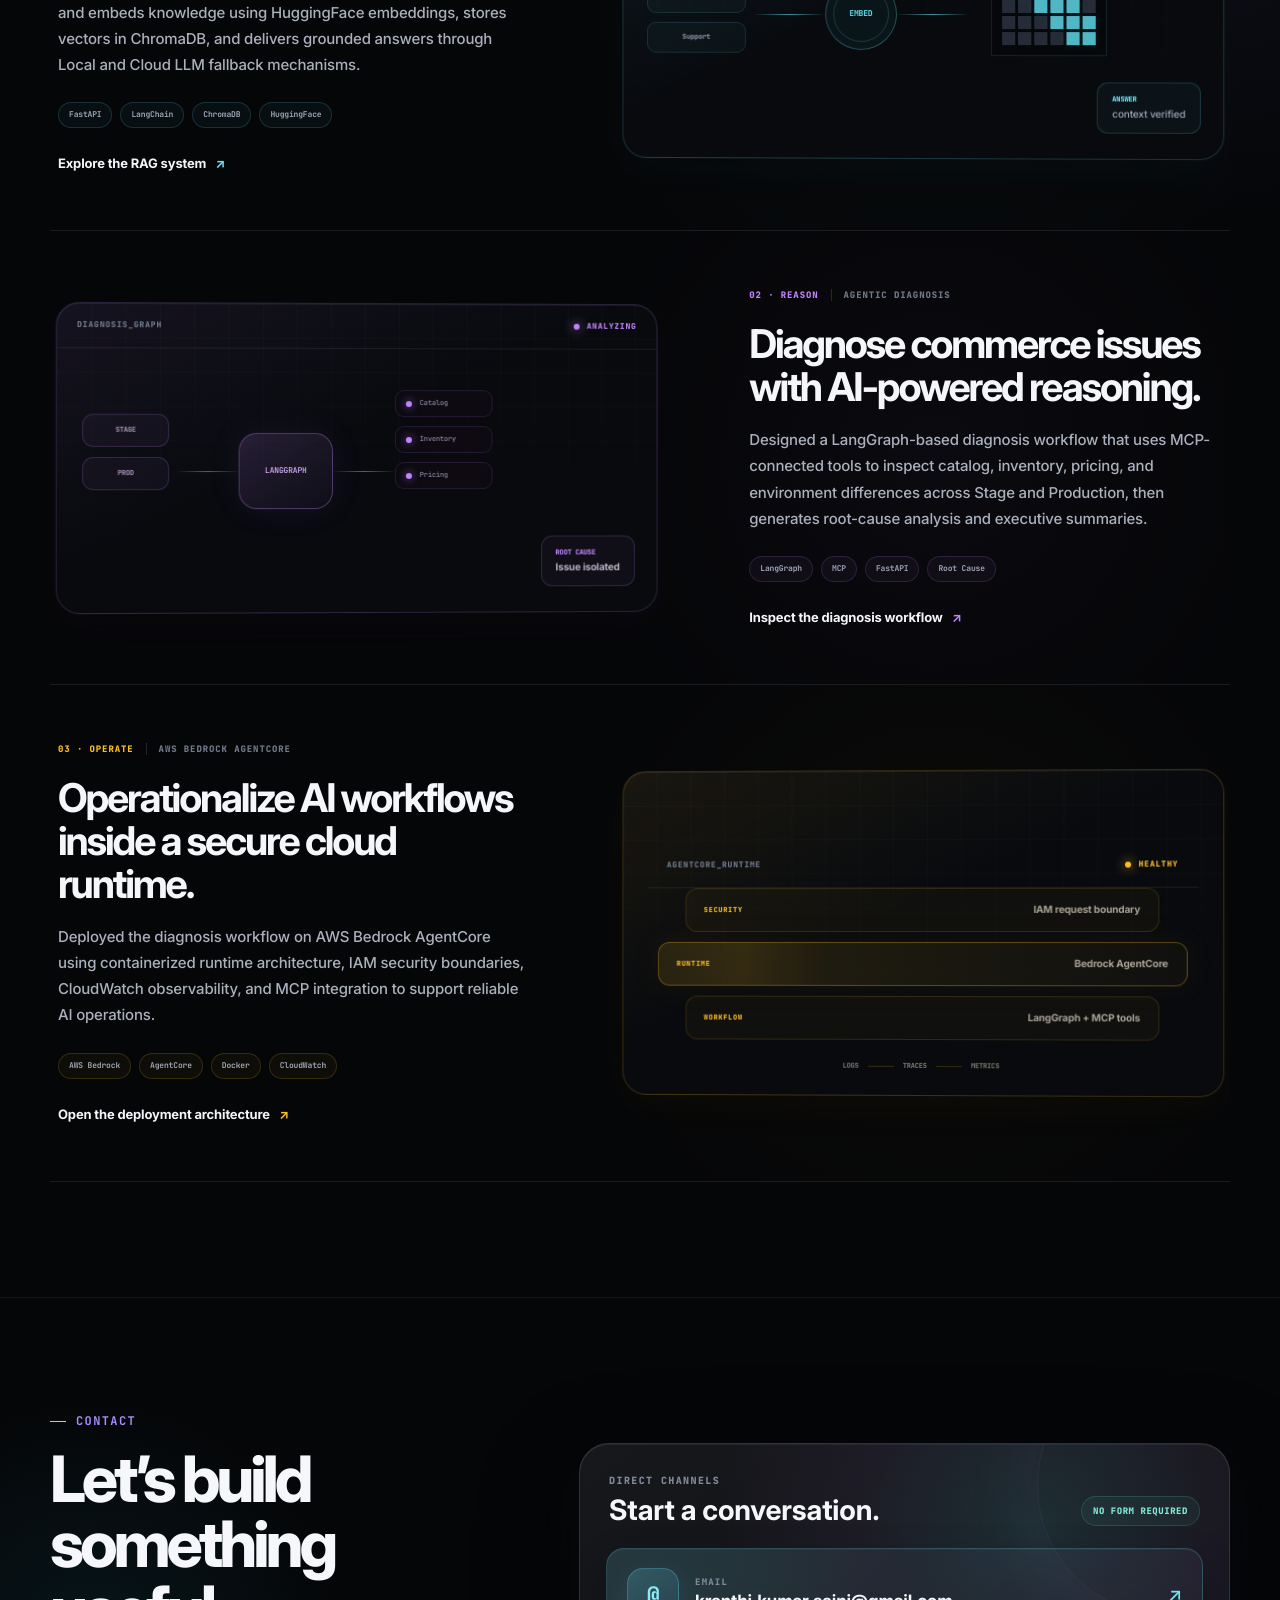
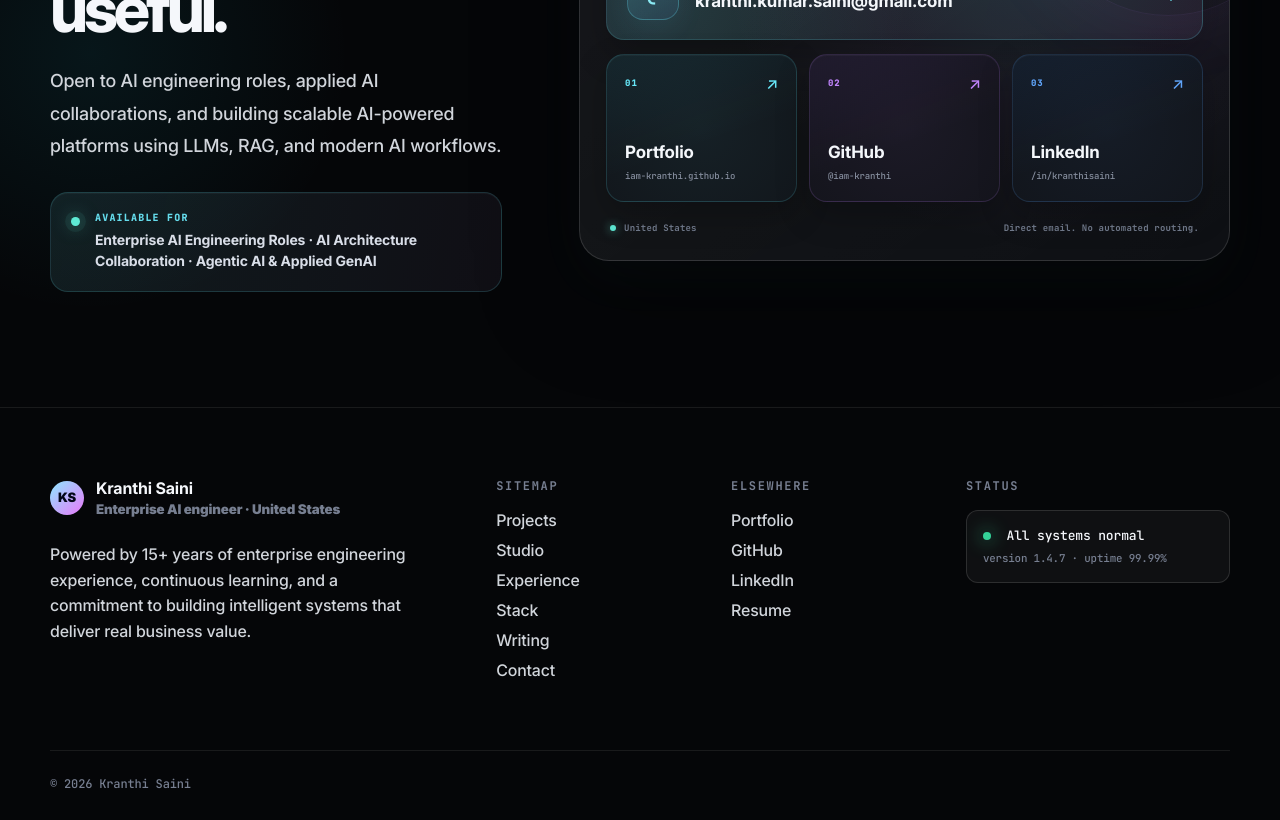
==== commit 15170603: "code push" ====
--- a/index.html
+++ b/index.html
@@ -56,7 +56,7 @@
             </div>
             <div class="mini-label">
               <span></span>
-              ENTERPRISE AI ENGINEER • JEGS AUTOMOTIVE
+              Senior Software Engineer • Enterprise AI Engineer
             </div>
           </div>
 
@@ -248,10 +248,10 @@
             </div>
 
             <div class="model-footer">
-              <div><small>role</small><b>Enterprise AI Engineer</b></div>
-              <div><small>focus</small><b>LLMs · RAG · Eval</b></div>
-              <div><small>stack</small><b>Python · LangChain · LangGraph · FastAPI</b></div>
-              <div><small>builds</small><b>2 AI Systems + Cloud Runtime</b></div>
+              <div><small>role</small><b>Software · AI Engineering</b></div>
+              <div><small>focus</small><b>Enterprise · GenAI</b></div>
+              <div><small>stack</small><b>Java · Python · LangGraph · FastAPI</b></div>
+              <div><small>builds</small><b>Platforms · AI Systems</b></div>
             </div>
           </div>
         </div>
@@ -265,6 +265,7 @@
           <span>MCP</span>
           <span>RAG</span>
           <span>ChromaDB</span>
+          <span>QDrant</span>
           <span>HuggingFace Embeddings</span>
           <span>AWS Bedrock</span>
           <span>AWS Bedrock AgentCore</span>
@@ -293,20 +294,25 @@
         <div class="about-left reveal">
           <div class="section-kicker">About</div>
 
-          <h2>Engineer who<br>treats models<br>like software.</h2>
+          <h2>Enterprise engineering,<br>evolved with AI.</h2>
 
           <p>
-            Over the past 15+ years, I have designed and delivered enterprise-grade software solutions across commerce, integrations, and cloud platforms. Today, I apply that foundation to build intelligent systems with LLMs, RAG, LangGraph, MCP integrations, and cloud-native architectures—focusing on practical workflows, clear system boundaries, and reliable fallback behavior.
+            With 15+ years of experience designing and delivering enterprise
+            commerce platforms, integrations, APIs, and cloud solutions, I bring
+            a strong production engineering foundation to modern AI. Today, I
+            combine that experience with LLMs, RAG, LangGraph, MCP-connected
+            tools, and cloud-native architectures to build practical systems
+            that solve real business and operational problems.
           </p>
 
-          <a class="about-pill">Open to collabs</a>
+          <a class="about-pill">Open to opportunities</a>
 
           <div class="quote-card">
             <small>↞</small>
             <p>
-              “Turning AI capabilities into business outcomes.”
+              “Building reliable systems where enterprise software meets modern AI.”
             </p>
-            <span>— production mindset</span>
+            <span>— engineering mindset</span>
           </div>
         </div>
 
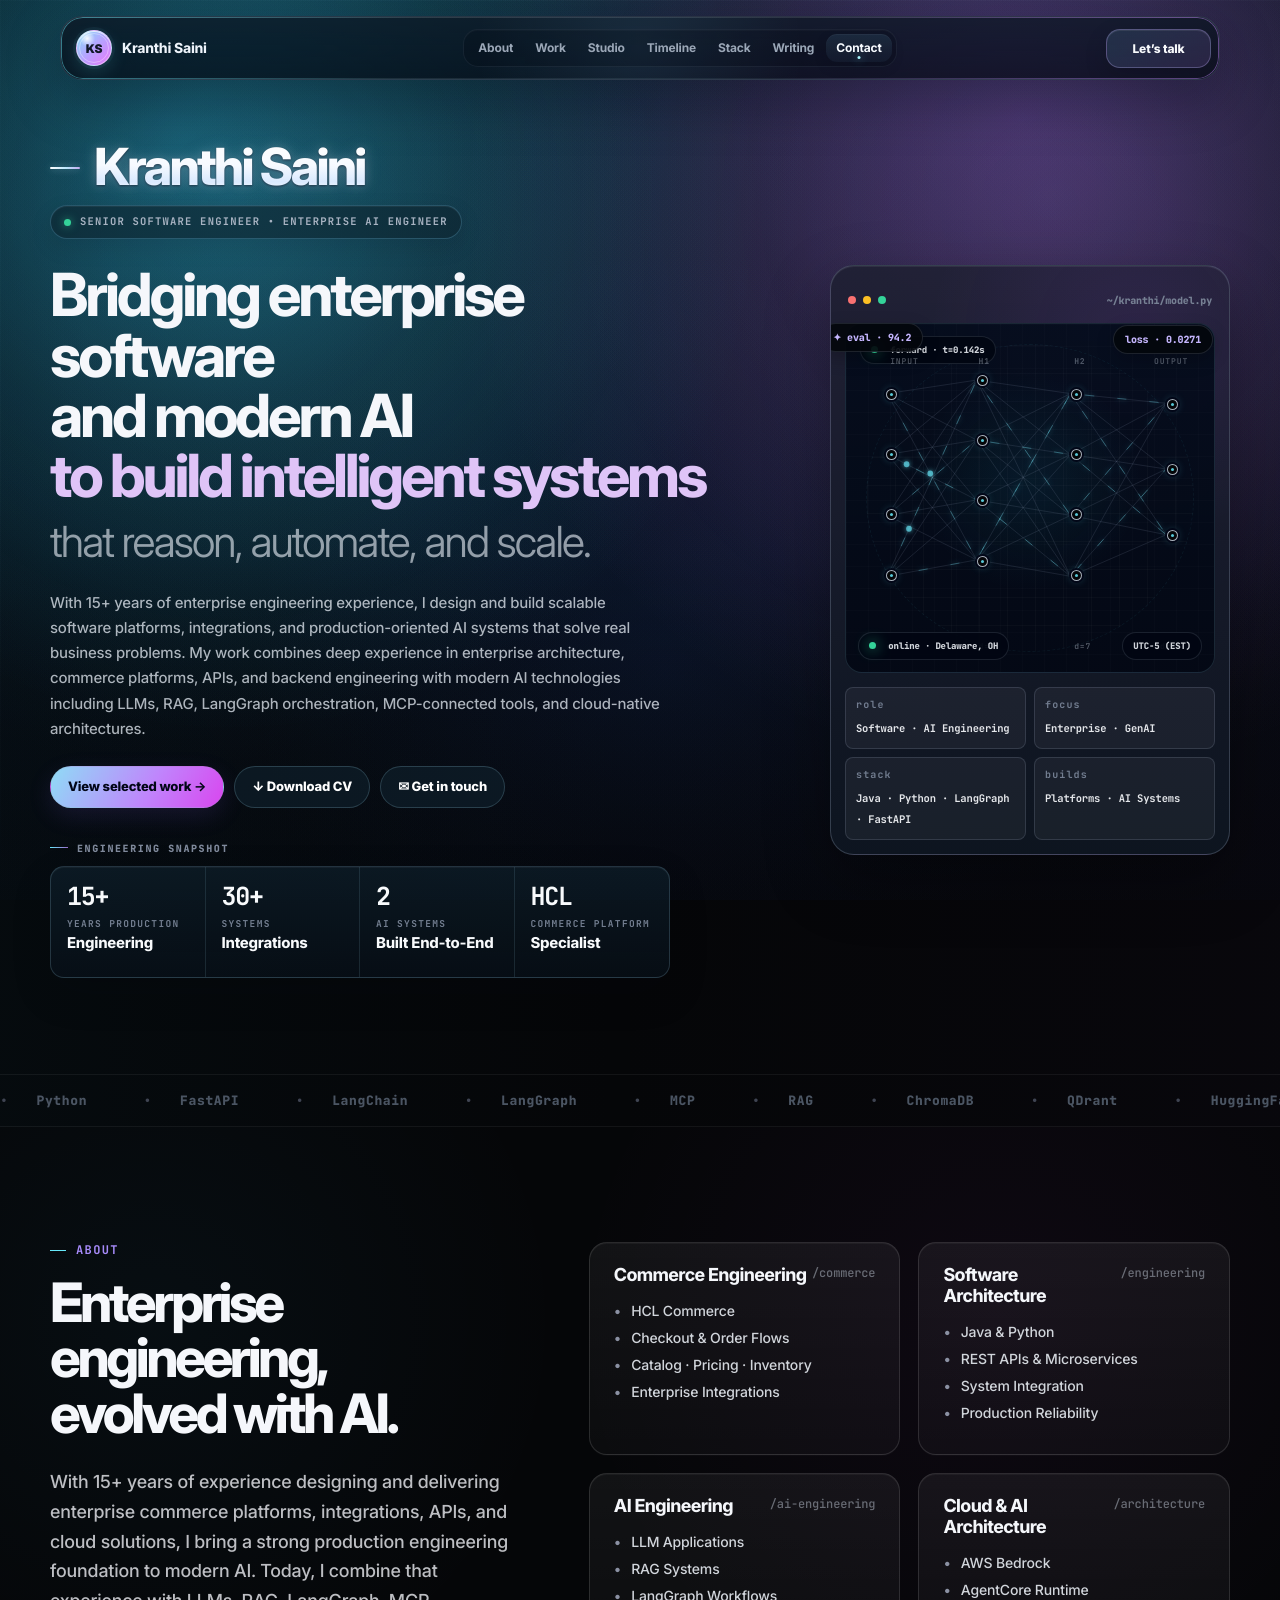
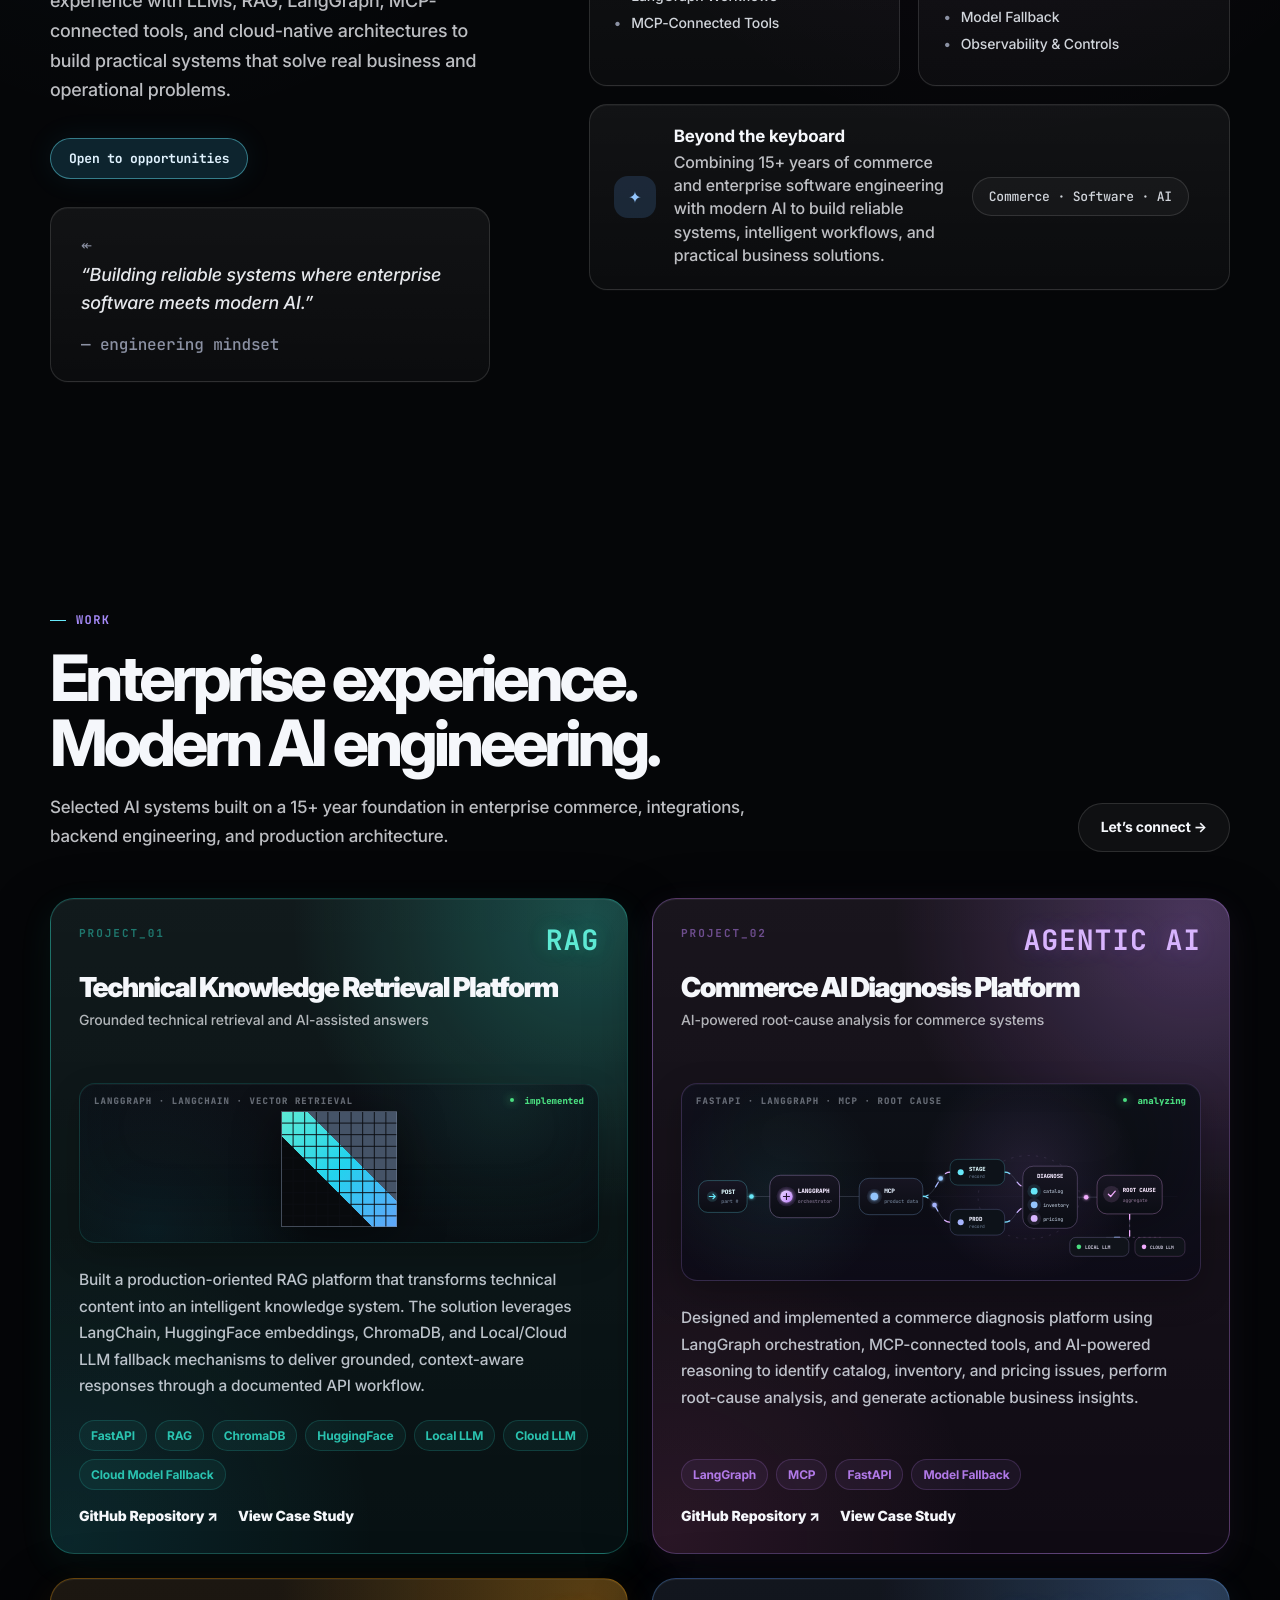
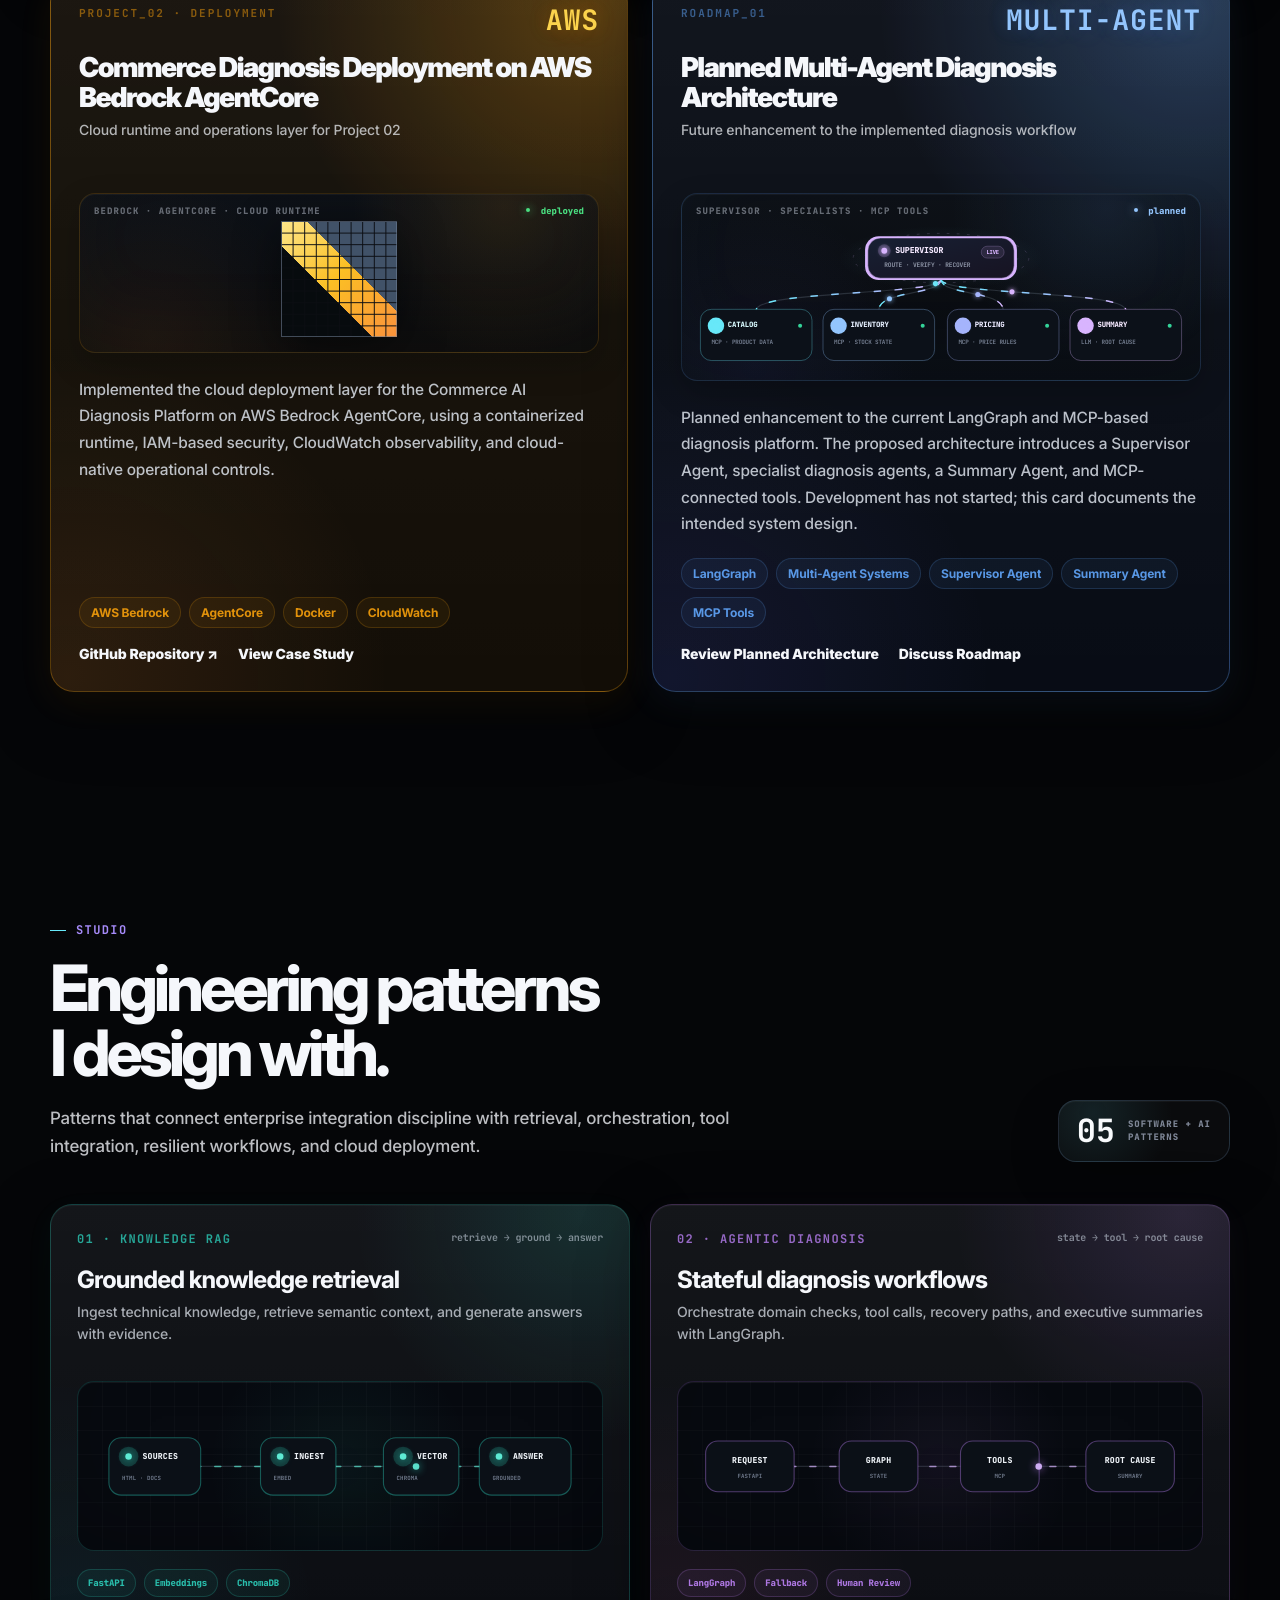
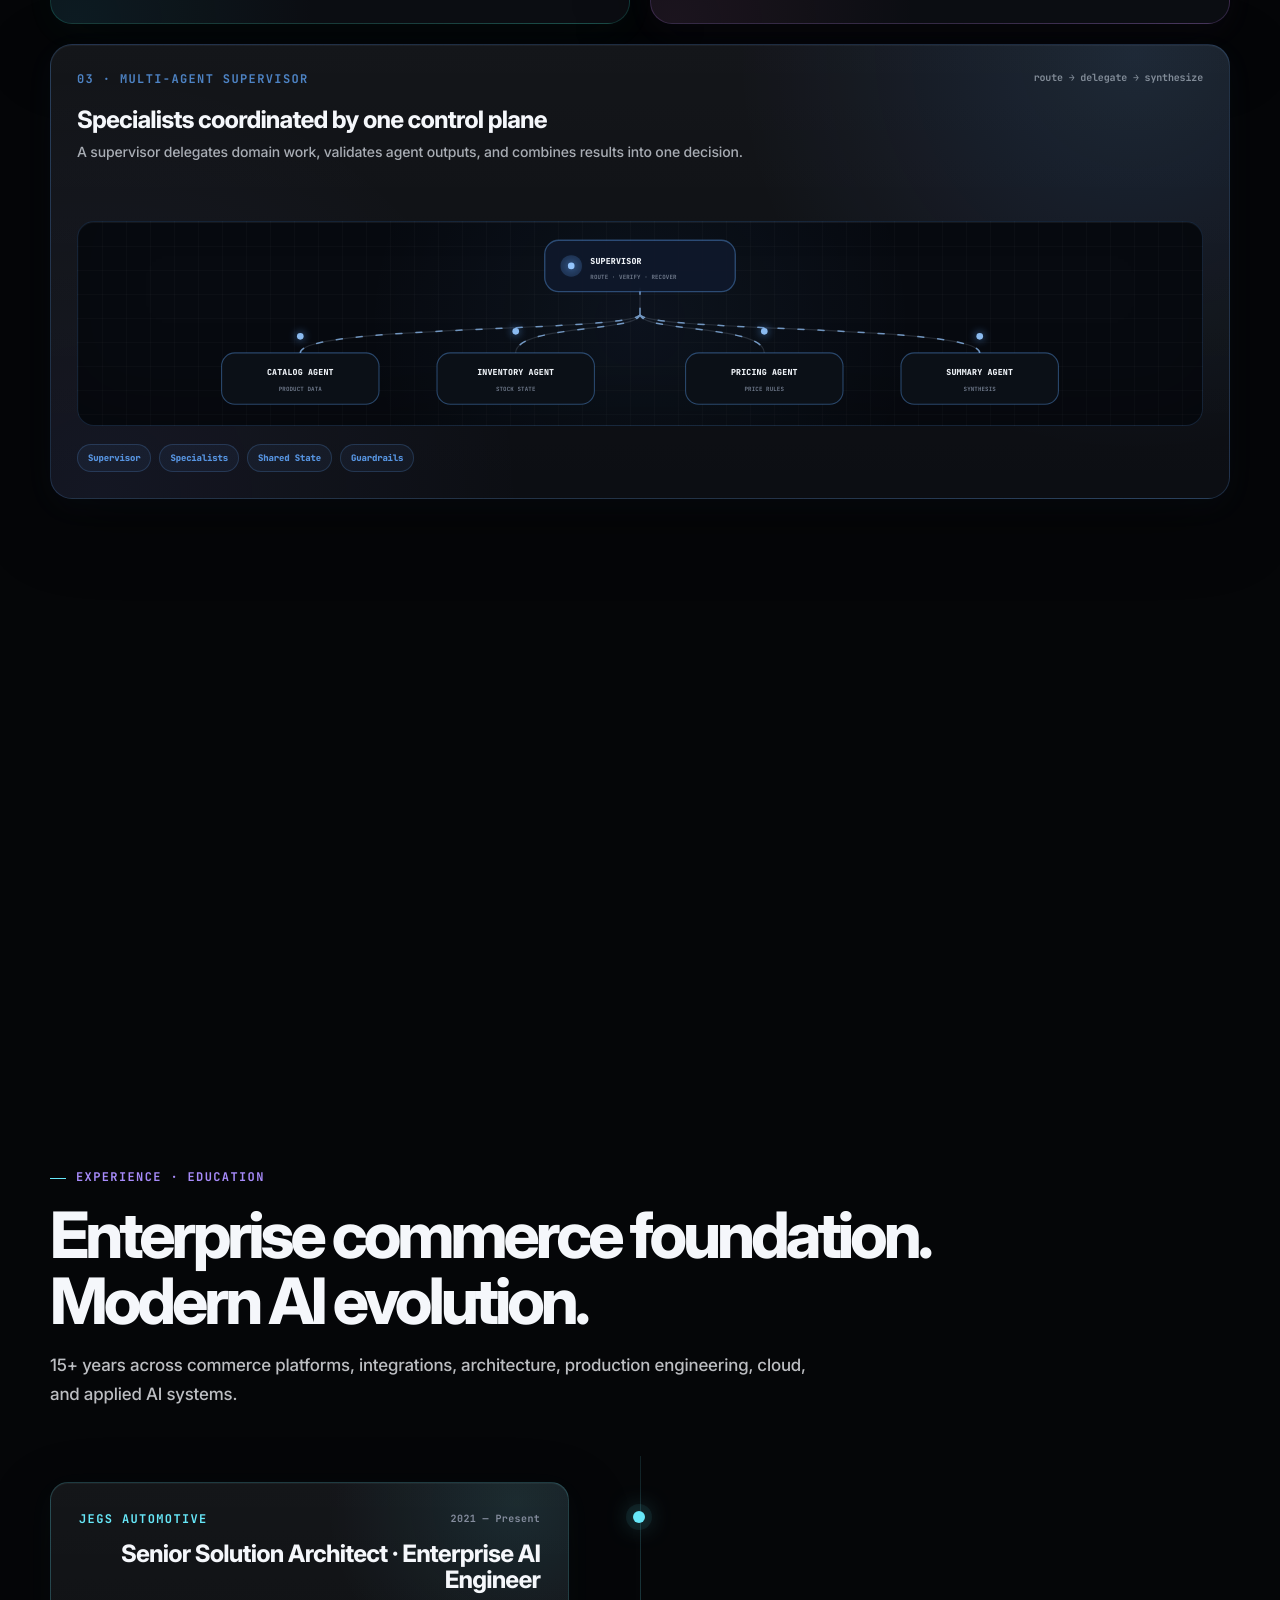
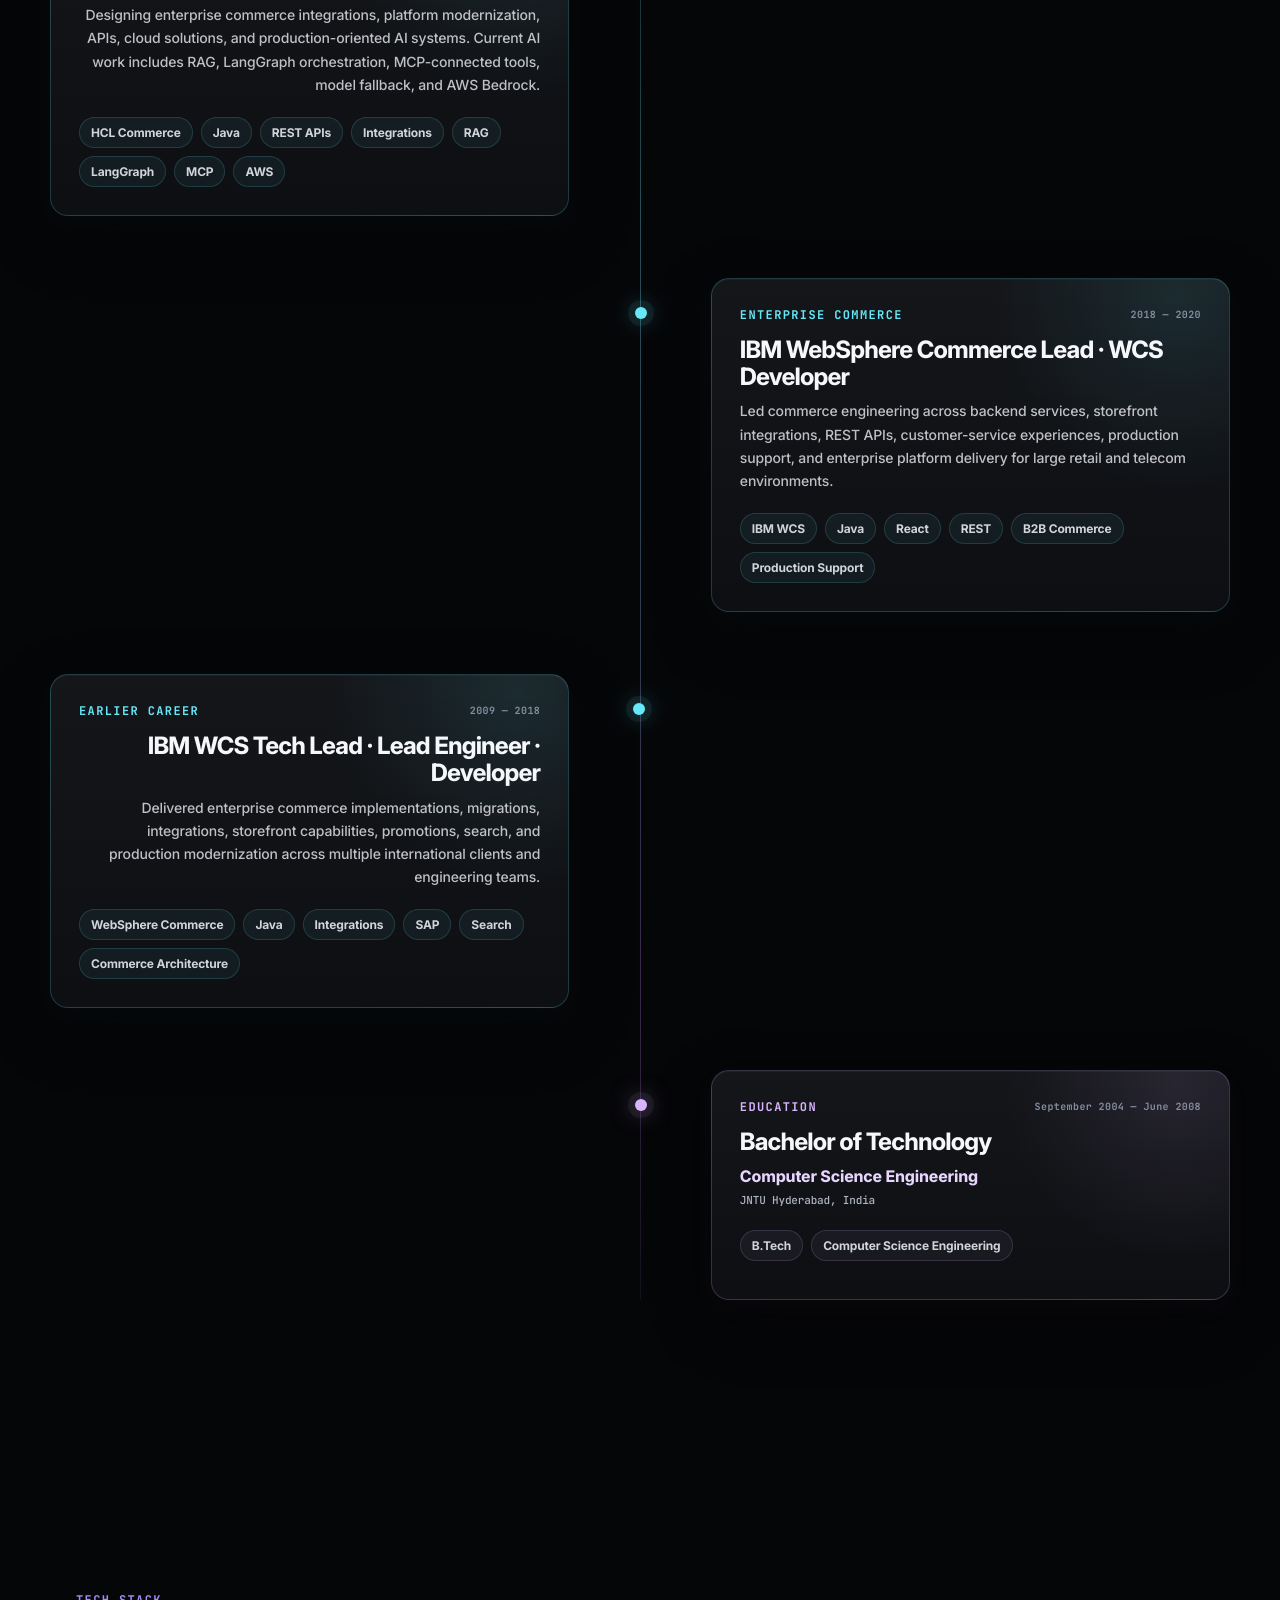
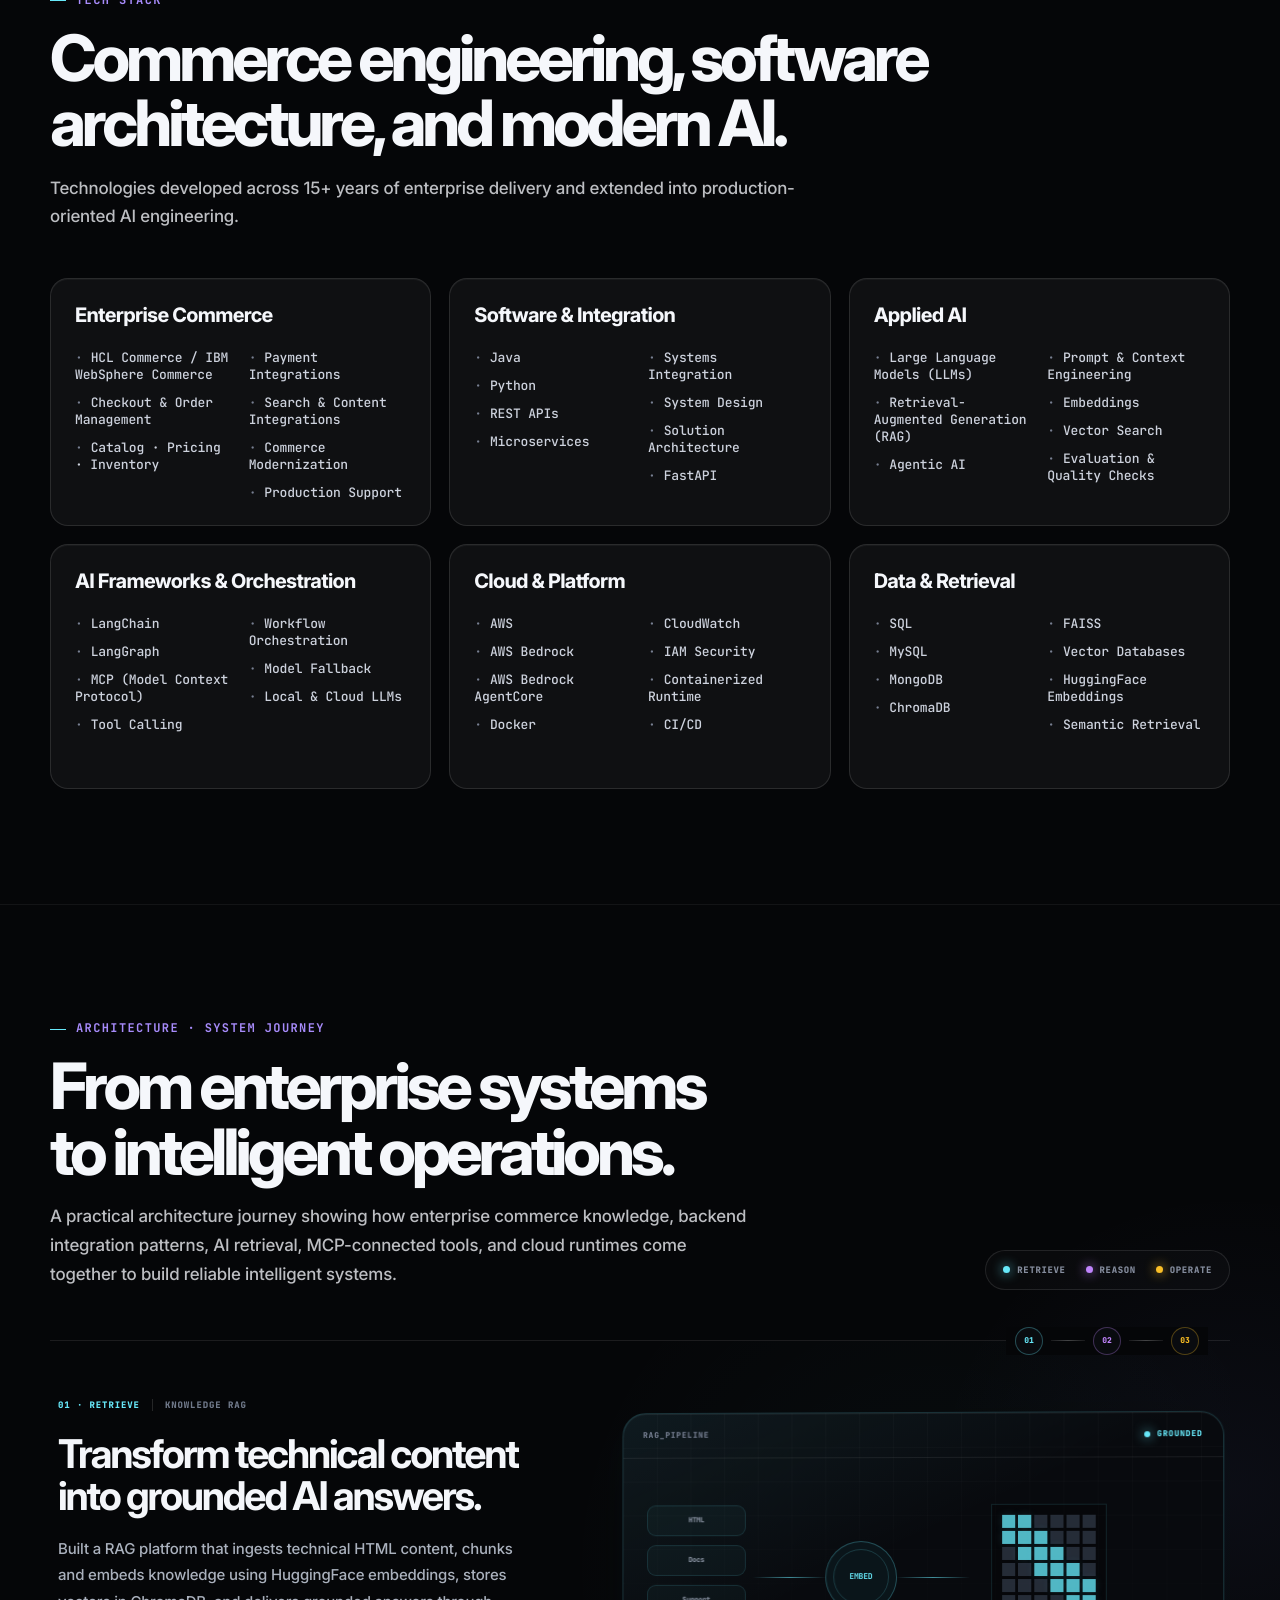
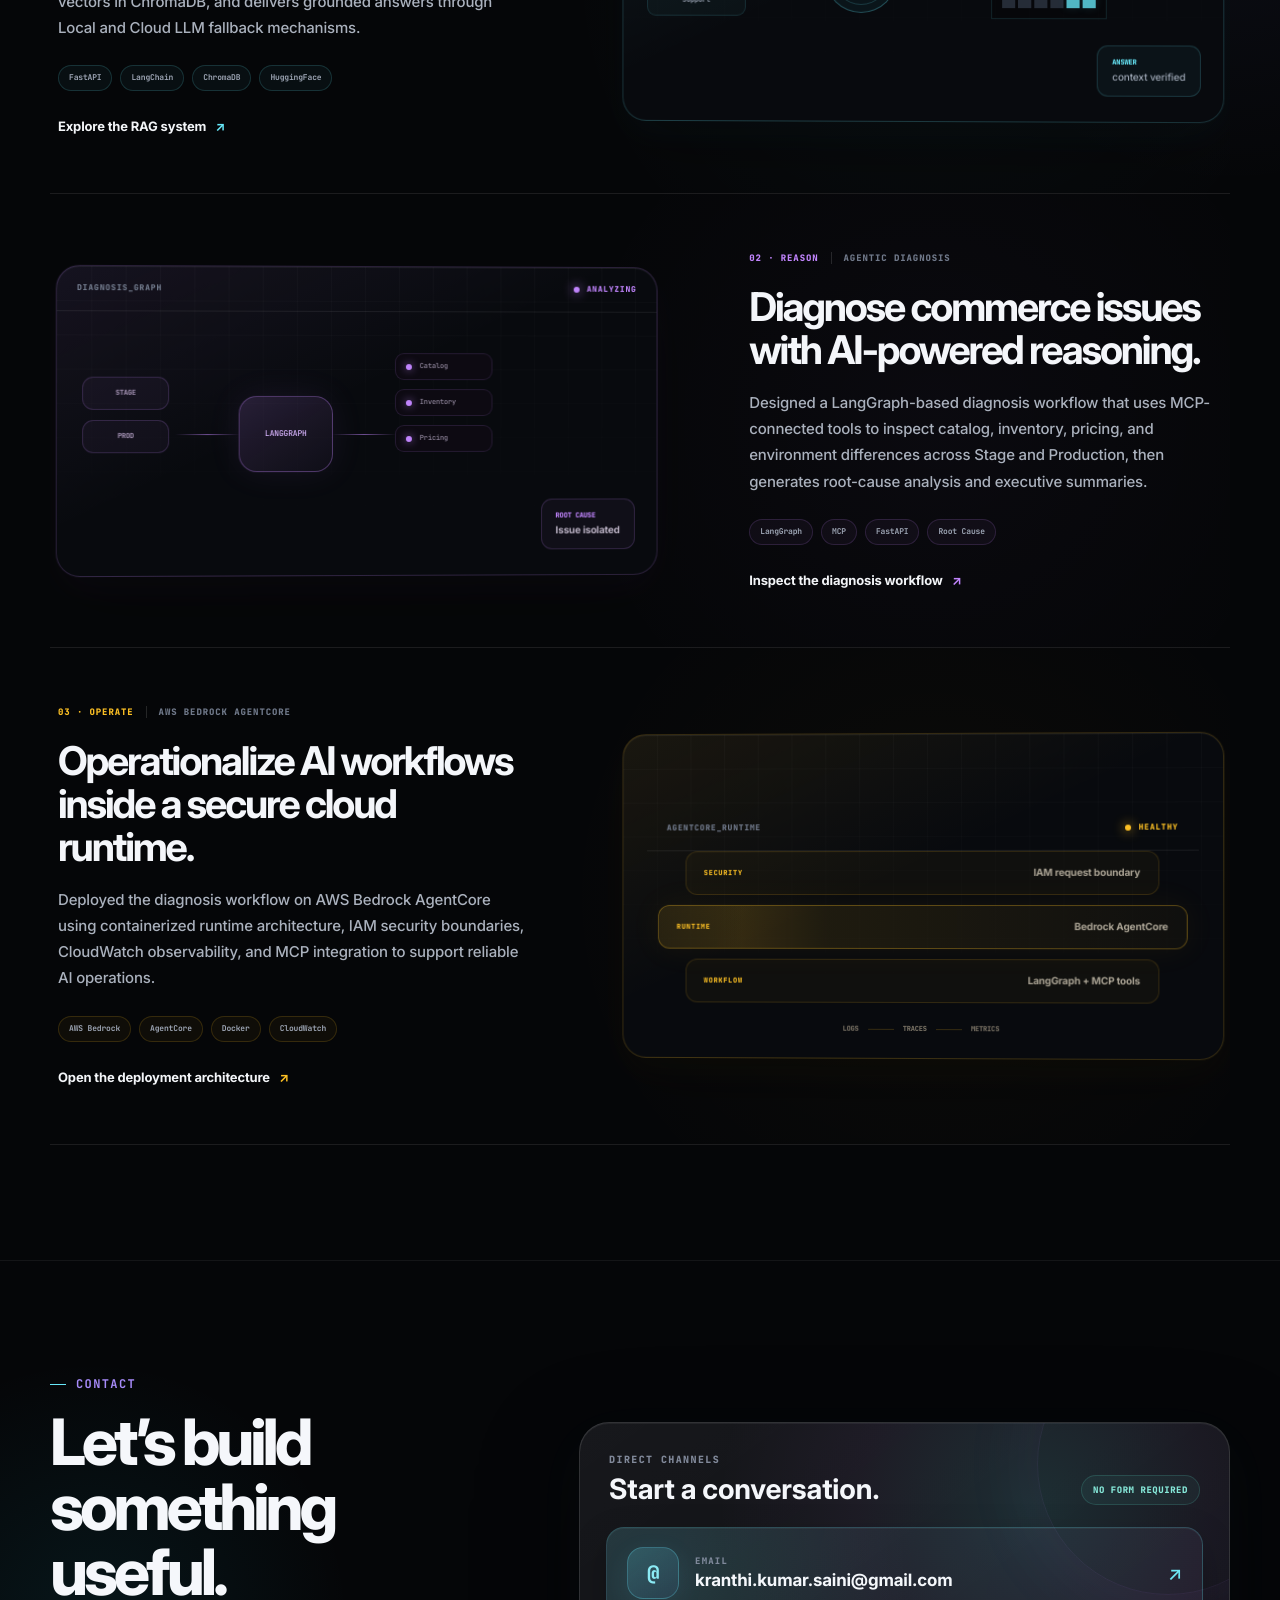
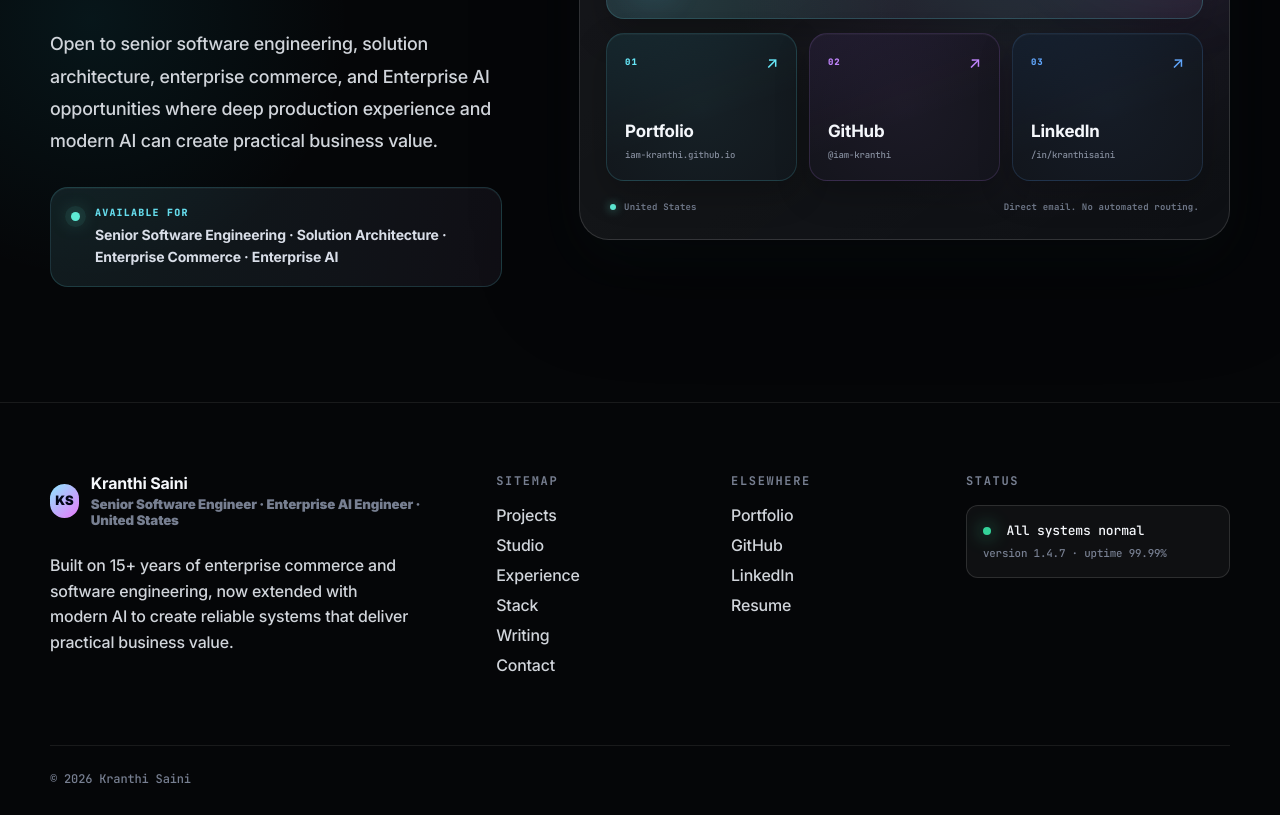
==== commit 07ca8a1a: "Commits" ====
--- a/index.html
+++ b/index.html
@@ -3,7 +3,7 @@
 <head>
   <meta charset="UTF-8" />
   <meta name="viewport" content="width=device-width, initial-scale=1.0" />
-  <title>Kranthi Saini — AI Engineer Portfolio</title>
+  <title>Kranthi Saini — Senior Software Engineer & Enterprise AI Engineer</title>
 
   <link href="https://fonts.googleapis.com/css2?family=Inter:wght@400;500;600;700;800;900&family=JetBrains+Mono:wght@400;500;700;800&family=Playfair+Display:ital,wght@1,500;1,700&display=swap" rel="stylesheet">
 
@@ -321,53 +321,53 @@
 
             <div class="about-card">
               <div>
+                <h3>Commerce Engineering</h3>
+                <span>/commerce</span>
+              </div>
+              <ul>
+                <li>HCL Commerce</li>
+                <li>Checkout & Order Flows</li>
+                <li>Catalog · Pricing · Inventory</li>
+                <li>Enterprise Integrations</li>
+              </ul>
+            </div>
+
+            <div class="about-card">
+              <div>
+                <h3>Software Architecture</h3>
+                <span>/engineering</span>
+              </div>
+              <ul>
+                <li>Java & Python</li>
+                <li>REST APIs & Microservices</li>
+                <li>System Integration</li>
+                <li>Production Reliability</li>
+              </ul>
+            </div>
+
+            <div class="about-card">
+              <div>
                 <h3>AI Engineering</h3>
                 <span>/ai-engineering</span>
               </div>
               <ul>
                 <li>LLM Applications</li>
                 <li>RAG Systems</li>
-                <li>Prompt Engineering</li>
-                <li>Agentic AI</li>
+                <li>LangGraph Workflows</li>
+                <li>MCP-Connected Tools</li>
               </ul>
             </div>
 
             <div class="about-card">
               <div>
-                <h3>AI Architecture</h3>
+                <h3>Cloud & AI Architecture</h3>
                 <span>/architecture</span>
               </div>
               <ul>
-                <li>LangGraph</li>
-                <li>MCP Integration</li>
-                <li>Multi-Agent Systems</li>
-                <li>AWS Bedrock AgentCore</li>
-              </ul>
-            </div>
-
-            <div class="about-card">
-              <div>
-                <h3>Production Systems</h3>
-                <span>/systems</span>
-              </div>
-              <ul>
-                <li>Systems Integration</li>
-                <li>Tool Calling</li>
-                <li>Workflow Automation</li>
-                <li>Commerce Platforms</li>
-              </ul>
-            </div>
-
-            <div class="about-card">
-              <div>
-                <h3>Engineering</h3>
-                <span>/engineering</span>
-              </div>
-              <ul>
-                <li>Java & Python</li>
-                <li>FastAPI Services</li>
-                <li>Cloud-Native APIs</li>
-                <li>Production Systems</li>
+                <li>AWS Bedrock</li>
+                <li>AgentCore Runtime</li>
+                <li>Model Fallback</li>
+                <li>Observability & Controls</li>
               </ul>
             </div>
 
@@ -377,9 +377,9 @@
             <div class="spark">✦</div>
             <div>
               <h3>Beyond the keyboard</h3>
-              <p>Building production-oriented AI systems, architecting intelligent workflows, and turning business challenges into testable AI-powered solutions.</p>
-            </div>
-            <div class="mini-stat">AI Focus · RAG</div>
+              <p>Combining 15+ years of commerce and enterprise software engineering with modern AI to build reliable systems, intelligent workflows, and practical business solutions.</p>
+            </div>
+            <div class="mini-stat">Commerce · Software · AI</div>
           </div>
         </div>
 
@@ -392,10 +392,10 @@
         <div class="section-head">
           <div>
             <div class="section-kicker">Work</div>
-            <h2>Building AI Systems<br>That Diagnose, Reason & Scale.</h2>
+            <h2>Enterprise experience.<br>Modern AI engineering.</h2>
             <p>
-              Three implemented AI systems, plus the Bedrock AgentCore deployment
-              layer for the diagnosis platform and a clearly labeled roadmap.
+              Selected AI systems built on a 15+ year foundation in enterprise commerce,
+              integrations, backend engineering, and production architecture.
             </p>
           </div>
           <a href="#contact" class="pill-btn">Let’s connect →</a>
@@ -630,114 +630,6 @@
             </div>
           </article>
 
-          <article class="project-card reveal project-theme-blue">
-            <div class="project-top">
-              <small>PROJECT_03</small>
-              <strong>COMMERCE AI</strong>
-            </div>
-            <h3>Enterprise AI Parts Finder</h3>
-            <p class="small-text">Conversational vehicle-fitment search with resilient model routing</p>
-            <div class="project-visual network parts-finder-preview">
-              <div class="preview-head">
-                <span>REACT &middot; LANGGRAPH &middot; MCP &middot; VOICE</span>
-                <span class="preview-live"><i></i> implemented</span>
-              </div>
-              <svg class="preview-art" viewBox="0 0 660 174" aria-hidden="true">
-                <defs>
-                  <linearGradient id="parts-route" x1="0" y1="0" x2="1" y2="0">
-                    <stop offset="0" stop-color="#67e8f9"/>
-                    <stop offset=".52" stop-color="#60a5fa"/>
-                    <stop offset="1" stop-color="#c4b5fd"/>
-                  </linearGradient>
-                  <linearGradient id="parts-node" x1="0" y1="0" x2="0" y2="1">
-                    <stop offset="0" stop-color="#151b25"/>
-                    <stop offset="1" stop-color="#090c12"/>
-                  </linearGradient>
-                  <filter id="parts-glow" x="-80%" y="-80%" width="260%" height="260%">
-                    <feGaussianBlur in="SourceGraphic" stdDeviation="2.2" result="blur"/>
-                    <feMerge>
-                      <feMergeNode in="blur"/>
-                      <feMergeNode in="SourceGraphic"/>
-                    </feMerge>
-                  </filter>
-                </defs>
-
-                <g fill="none" stroke="url(#parts-route)" stroke-width="1.4" stroke-opacity=".58">
-                  <path d="M96 86H145"/>
-                  <path d="M255 86H302"/>
-                  <path d="M412 86H458"/>
-                  <path d="M520 66V39H571"/>
-                  <path d="M520 106V135H571"/>
-                </g>
-
-                <g fill="#60a5fa" filter="url(#parts-glow)">
-                  <circle cx="119" cy="86" r="3"/>
-                  <circle cx="279" cy="86" r="3"/>
-                  <circle cx="435" cy="86" r="3"/>
-                  <circle cx="545" cy="39" r="3"/>
-                </g>
-
-                <g>
-                  <rect x="18" y="59" width="78" height="54" rx="14" fill="url(#parts-node)" stroke="#67e8f9" stroke-opacity=".34"/>
-                  <path d="M37 88h14m-10-5-5 5 5 5" fill="none" stroke="#67e8f9" stroke-width="1.5" stroke-linecap="round" stroke-linejoin="round"/>
-                  <text x="58" y="82" fill="#e2fbff" font-family="JetBrains Mono, monospace" font-size="8" font-weight="800">CUSTOMER</text>
-                  <text x="58" y="96" fill="#718096" font-family="JetBrains Mono, monospace" font-size="6.5">text / voice</text>
-                </g>
-
-                <g>
-                  <rect x="145" y="53" width="110" height="66" rx="15" fill="url(#parts-node)" stroke="#60a5fa" stroke-opacity=".4"/>
-                  <circle cx="167" cy="86" r="9" fill="#60a5fa" opacity=".16"/>
-                  <path d="M162 86h10m-5-5v10" stroke="#93c5fd" stroke-width="1.5" stroke-linecap="round"/>
-                  <text x="184" y="81" fill="#eff6ff" font-family="JetBrains Mono, monospace" font-size="8" font-weight="800">FASTAPI</text>
-                  <text x="184" y="95" fill="#718096" font-family="JetBrains Mono, monospace" font-size="6.5">session + API</text>
-                </g>
-
-                <g>
-                  <rect x="302" y="48" width="110" height="76" rx="16" fill="url(#parts-node)" stroke="#a5b4fc" stroke-opacity=".46"/>
-                  <circle cx="328" cy="86" r="12" fill="#818cf8" opacity=".14"/>
-                  <circle cx="328" cy="86" r="6" fill="#a5b4fc" filter="url(#parts-glow)"/>
-                  <text x="348" y="81" fill="#eef2ff" font-family="JetBrains Mono, monospace" font-size="8" font-weight="800">LANGGRAPH</text>
-                  <text x="348" y="95" fill="#777b95" font-family="JetBrains Mono, monospace" font-size="6.5">extract + route</text>
-                </g>
-
-                <g>
-                  <rect x="458" y="53" width="62" height="66" rx="15" fill="url(#parts-node)" stroke="#c4b5fd" stroke-opacity=".4"/>
-                  <circle cx="489" cy="76" r="6" fill="#c4b5fd" opacity=".9"/>
-                  <text x="489" y="98" fill="#f5f3ff" font-family="JetBrains Mono, monospace" font-size="8" font-weight="800" text-anchor="middle">MCP</text>
-                  <text x="489" y="109" fill="#7d748e" font-family="JetBrains Mono, monospace" font-size="6" text-anchor="middle">tools</text>
-                </g>
-
-                <g>
-                  <rect x="571" y="21" width="72" height="36" rx="10" fill="#0c1119" stroke="#67e8f9" stroke-opacity=".3"/>
-                  <circle cx="585" cy="39" r="4" fill="#4ade80"/>
-                  <text x="596" y="37" fill="#dffbff" font-family="JetBrains Mono, monospace" font-size="7" font-weight="800">OLLAMA</text>
-                  <text x="596" y="47" fill="#64748b" font-family="JetBrains Mono, monospace" font-size="5.5">local first</text>
-                </g>
-
-                <g>
-                  <rect x="571" y="117" width="72" height="36" rx="10" fill="#0c1119" stroke="#c4b5fd" stroke-opacity=".3"/>
-                  <circle cx="585" cy="135" r="4" fill="#c4b5fd"/>
-                  <text x="596" y="133" fill="#f5f3ff" font-family="JetBrains Mono, monospace" font-size="7" font-weight="800">GROQ</text>
-                  <text x="596" y="143" fill="#746b82" font-family="JetBrains Mono, monospace" font-size="5.5">fallback + voice</text>
-                </g>
-              </svg>
-            </div>
-            <p>
-              Built a customer-facing vehicle-parts assistant that combines a
-              premium React experience with LangGraph orchestration, MCP product
-              tools, local Ollama extraction, Groq fallback, and voice transcription.
-              Temporary sessions and privacy-aware logging keep the experience
-              useful without creating permanent customer profiles.
-            </p>
-            <div class="tags">
-              <span>React</span><span>FastAPI</span><span>LangGraph</span><span>MCP</span><span>Ollama</span><span>Groq Whisper</span>
-            </div>
-            <div class="links">
-              <a href="https://github.com/iam-kranthi/enterprise-ai-parts-finder" target="_blank" rel="noreferrer">GitHub Repository &#8599;</a>
-              <a href="parts-finder.html">View Case Study</a>
-            </div>
-          </article>
-
           <article class="project-card reveal project-theme-amber">
             <div class="project-top">
               <small>PROJECT_02 · DEPLOYMENT</small>
@@ -962,15 +854,15 @@
         <div class="section-head architecture-head">
           <div>
             <div class="section-kicker">Studio</div>
-            <h2>Five AI patterns<br>I design with.</h2>
+            <h2>Engineering patterns<br>I design with.</h2>
             <p>
-              Architecture studies spanning retrieval, orchestration, tool integration,
-              multi-agent coordination, and cloud deployment.
+              Patterns that connect enterprise integration discipline with retrieval,
+              orchestration, tool integration, resilient workflows, and cloud deployment.
             </p>
           </div>
           <div class="architecture-count">
             <strong>05</strong>
-            <span>architecture<br>patterns</span>
+            <span>software + AI<br>patterns</span>
           </div>
         </div>
 
@@ -1203,8 +1095,8 @@
         <div class="section-head simple">
           <div>
             <div class="section-kicker">Experience · Education</div>
-            <h2>A timeline, mostly linear.</h2>
-            <p>Enterprise software, AI engineering, and the computer science foundation behind the work.</p>
+            <h2>Enterprise commerce foundation.<br>Modern AI evolution.</h2>
+            <p>15+ years across commerce platforms, integrations, architecture, production engineering, cloud, and applied AI systems.</p>
           </div>
         </div>
 
@@ -1214,36 +1106,55 @@
           <article class="timeline-card timeline-work left reveal">
             <div class="timeline-dot"></div>
             <div class="timeline-meta">
-              <small>WORK</small>
-              <time>Current</time>
-            </div>
-            <h3>Enterprise AI Engineer</h3>
+              <small>JEGS AUTOMOTIVE</small>
+              <time>2021 — Present</time>
+            </div>
+            <h3>Senior Solution Architect · Enterprise AI Engineer</h3>
             <p>
-              Building RAG apps, tool-calling agents, LangChain workflows,
-              vector database systems, and AI prototypes.
+              Designing enterprise commerce integrations, platform modernization, APIs,
+              cloud solutions, and production-oriented AI systems. Current AI work includes
+              RAG, LangGraph orchestration, MCP-connected tools, model fallback, and AWS Bedrock.
             </p>
             <div class="tags">
-              <span>RAG</span><span>LangChain</span><span>LangGraph</span><span>Multi Agents</span><span>MCP</span><span>Reasoning</span><span>Embedding</span><span>Vector Database</span><span>LLM Fallback Mechanism</span>
+              <span>HCL Commerce</span><span>Java</span><span>REST APIs</span><span>Integrations</span><span>RAG</span><span>LangGraph</span><span>MCP</span><span>AWS</span>
             </div>
           </article>
 
           <article class="timeline-card timeline-work right reveal">
             <div class="timeline-dot"></div>
             <div class="timeline-meta">
-              <small>WORK</small>
-              <time>Enterprise IT</time>
-            </div>
-            <h3>Software / Commerce Technology Professional</h3>
+              <small>ENTERPRISE COMMERCE</small>
+              <time>2018 — 2020</time>
+            </div>
+            <h3>IBM WebSphere Commerce Lead · WCS Developer</h3>
             <p>
-              Experience with backend systems, checkout flows, integrations,
-              REST APIs, debugging, and production delivery.
+              Led commerce engineering across backend services, storefront integrations,
+              REST APIs, customer-service experiences, production support, and enterprise
+              platform delivery for large retail and telecom environments.
             </p>
             <div class="tags">
-              <span>Java</span><span>REST APIs</span><span>HCL Commerce</span><span>Production</span>
-            </div>
-          </article>
-
-          <article class="timeline-card timeline-education left reveal">
+              <span>IBM WCS</span><span>Java</span><span>React</span><span>REST</span><span>B2B Commerce</span><span>Production Support</span>
+            </div>
+          </article>
+
+          <article class="timeline-card timeline-work left reveal">
+            <div class="timeline-dot"></div>
+            <div class="timeline-meta">
+              <small>EARLIER CAREER</small>
+              <time>2009 — 2018</time>
+            </div>
+            <h3>IBM WCS Tech Lead · Lead Engineer · Developer</h3>
+            <p>
+              Delivered enterprise commerce implementations, migrations, integrations,
+              storefront capabilities, promotions, search, and production modernization
+              across multiple international clients and engineering teams.
+            </p>
+            <div class="tags">
+              <span>WebSphere Commerce</span><span>Java</span><span>Integrations</span><span>SAP</span><span>Search</span><span>Commerce Architecture</span>
+            </div>
+          </article>
+
+          <article class="timeline-card timeline-education right reveal">
             <div class="timeline-dot purple"></div>
             <div class="timeline-meta">
               <small>EDUCATION</small>
@@ -1266,26 +1177,92 @@
         <div class="section-head simple">
           <div>
             <div class="section-kicker">Tech Stack</div>
-            <h2>Technologies powering production software and AI systems.</h2>
-            <p>Built through 15+ years of engineering experience spanning commerce platforms, cloud-native architectures, integrations, and modern AI systems.</p>
+            <h2>Commerce engineering, software architecture, and modern AI.</h2>
+            <p>Technologies developed across 15+ years of enterprise delivery and extended into production-oriented AI engineering.</p>
           </div>
         </div>
 
         <div class="stack-grid">
           <article class="stack-card reveal">
+            <div class="stack-title"><h3>Enterprise Commerce</h3></div>
+            <ul>
+              <li>HCL Commerce / IBM WebSphere Commerce</li>
+              <li>Checkout & Order Management</li>
+              <li>Catalog · Pricing · Inventory</li>
+              <li>Payment Integrations</li>
+              <li>Search & Content Integrations</li>
+              <li>Commerce Modernization</li>
+              <li>Production Support</li>
+            </ul>
+          </article>
+
+          <article class="stack-card reveal">
+            <div class="stack-title"><h3>Software & Integration</h3></div>
+            <ul>
+              <li>Java</li>
+              <li>Python</li>
+              <li>REST APIs</li>
+              <li>Microservices</li>
+              <li>Systems Integration</li>
+              <li>System Design</li>
+              <li>Solution Architecture</li>
+              <li>FastAPI</li>
+            </ul>
+          </article>
+
+          <article class="stack-card reveal">
             <div class="stack-title"><h3>Applied AI</h3></div>
-            <ul> <li>Large Language Models (LLMs)</li> <li>Retrieval Augmented Generation (RAG)</li> <li>Agentic AI</li> <li>Prompt Engineering</li> <li>Embeddings</li> <li>Vector Search</li> <li>Evaluation Frameworks</li> <li>Multi-Agent Systems</li> </ul>
-          </article>
-
-          <article class="stack-card reveal"> <div class="stack-title"> <h3>AI Frameworks</h3>  </div> <ul> <li>LangChain</li> <li>LangGraph</li> <li>MCP (Model Context Protocol)</li> <li>Tool Calling</li> <li>Supervisor Pattern</li> <li>Workflow Automation</li> <li>OpenAI</li> <li>Groq</li> </ul> </article>
-
-          <article class="stack-card reveal"> <div class="stack-title"> <h3>Production Engineering</h3>  </div> <ul> <li>Java</li> <li>REST APIs</li> <li>Microservices</li> <li>Systems Integration</li> <li>System Design</li> <li>Solution Architecture</li> <li>HCL Commerce</li> <li>Production Systems</li> </ul> </article>
-
-          <article class="stack-card reveal"> <div class="stack-title"> <h3>Cloud & Platform Engineering</h3>  </div> <ul> <li>AWS Bedrock</li> <li>AWS Bedrock AgentCore</li> <li>Docker</li> <li>CloudWatch</li> <li>IAM Security</li> <li>Containerized Runtime</li> <li>Cloud-Native Applications</li> </ul> </article>
-
-          <article class="stack-card reveal"> <div class="stack-title"> <h3>Data & Retrieval</h3>  </div> <ul> <li>ChromaDB</li> <li>FAISS</li> <li>Vector Databases</li> <li>SQL</li> <li>MySQL</li> <li>MongoDB</li> <li>Knowledge Retrieval</li> </ul> </article>
-
-          <article class="stack-card reveal"> <div class="stack-title"> <h3>Developer Toolkit</h3> </div> <ul> <li>Python</li> <li>FastAPI</li> <li>GitHub</li> <li>VS Code</li> <li>Postman</li> <li>Jupyter Notebook</li> <li>Streamlit</li> <li>Power BI</li> </ul> </article>
+            <ul>
+              <li>Large Language Models (LLMs)</li>
+              <li>Retrieval-Augmented Generation (RAG)</li>
+              <li>Agentic AI</li>
+              <li>Prompt & Context Engineering</li>
+              <li>Embeddings</li>
+              <li>Vector Search</li>
+              <li>Evaluation & Quality Checks</li>
+            </ul>
+          </article>
+
+          <article class="stack-card reveal">
+            <div class="stack-title"><h3>AI Frameworks & Orchestration</h3></div>
+            <ul>
+              <li>LangChain</li>
+              <li>LangGraph</li>
+              <li>MCP (Model Context Protocol)</li>
+              <li>Tool Calling</li>
+              <li>Workflow Orchestration</li>
+              <li>Model Fallback</li>
+              <li>Local & Cloud LLMs</li>
+            </ul>
+          </article>
+
+          <article class="stack-card reveal">
+            <div class="stack-title"><h3>Cloud & Platform</h3></div>
+            <ul>
+              <li>AWS</li>
+              <li>AWS Bedrock</li>
+              <li>AWS Bedrock AgentCore</li>
+              <li>Docker</li>
+              <li>CloudWatch</li>
+              <li>IAM Security</li>
+              <li>Containerized Runtime</li>
+              <li>CI/CD</li>
+            </ul>
+          </article>
+
+          <article class="stack-card reveal">
+            <div class="stack-title"><h3>Data & Retrieval</h3></div>
+            <ul>
+              <li>SQL</li>
+              <li>MySQL</li>
+              <li>MongoDB</li>
+              <li>ChromaDB</li>
+              <li>FAISS</li>
+              <li>Vector Databases</li>
+              <li>HuggingFace Embeddings</li>
+              <li>Semantic Retrieval</li>
+            </ul>
+          </article>
         </div>
       </div>
     </section>
@@ -1298,14 +1275,14 @@
             <div class="section-kicker">Architecture · System Journey</div>
 
             <h2>
-              From Knowledge Retrieval<br>
-              to Agentic AI Operations.
+              From enterprise systems<br>
+              to intelligent operations.
             </h2>
 
             <p>
-              A practical architecture journey showing how technical knowledge,
-              commerce diagnosis, MCP-connected tools, and cloud-native AI runtimes
-              come together to create production-oriented GenAI systems.
+              A practical architecture journey showing how enterprise commerce knowledge,
+              backend integration patterns, AI retrieval, MCP-connected tools, and cloud runtimes
+              come together to build reliable intelligent systems.
             </p>
           </div>
 
@@ -1496,15 +1473,15 @@
           <div class="section-kicker">Contact</div>
           <h2>Let’s build<br>something useful.</h2>
           <p>
-            Open to AI engineering roles, applied AI collaborations, and building scalable
-            AI-powered platforms using LLMs, RAG, and modern AI workflows.
+            Open to senior software engineering, solution architecture, enterprise commerce,
+            and Enterprise AI opportunities where deep production experience and modern AI can create practical business value.
           </p>
 
           <div class="contact-signal">
             <span class="contact-signal-dot" aria-hidden="true"></span>
             <div>
               <small>Available for</small>
-              <b>Enterprise AI Engineering Roles · AI Architecture Collaboration · Agentic AI & Applied GenAI</b>
+              <b>Senior Software Engineering · Solution Architecture · Enterprise Commerce · Enterprise AI</b>
             </div>
           </div>
         </div>
@@ -1562,11 +1539,11 @@
           <span>KS</span>
           <div>
             <b>Kranthi Saini</b>
-            <small>Enterprise AI engineer · United States</small>
+            <small>Senior Software Engineer · Enterprise AI Engineer · United States</small>
           </div>
         </div>
         <p>
-          Powered by 15+ years of enterprise engineering experience, continuous learning, and a commitment to building intelligent systems that deliver real business value.
+          Built on 15+ years of enterprise commerce and software engineering, now extended with modern AI to create reliable systems that deliver practical business value.
         </p>
       </div>
 
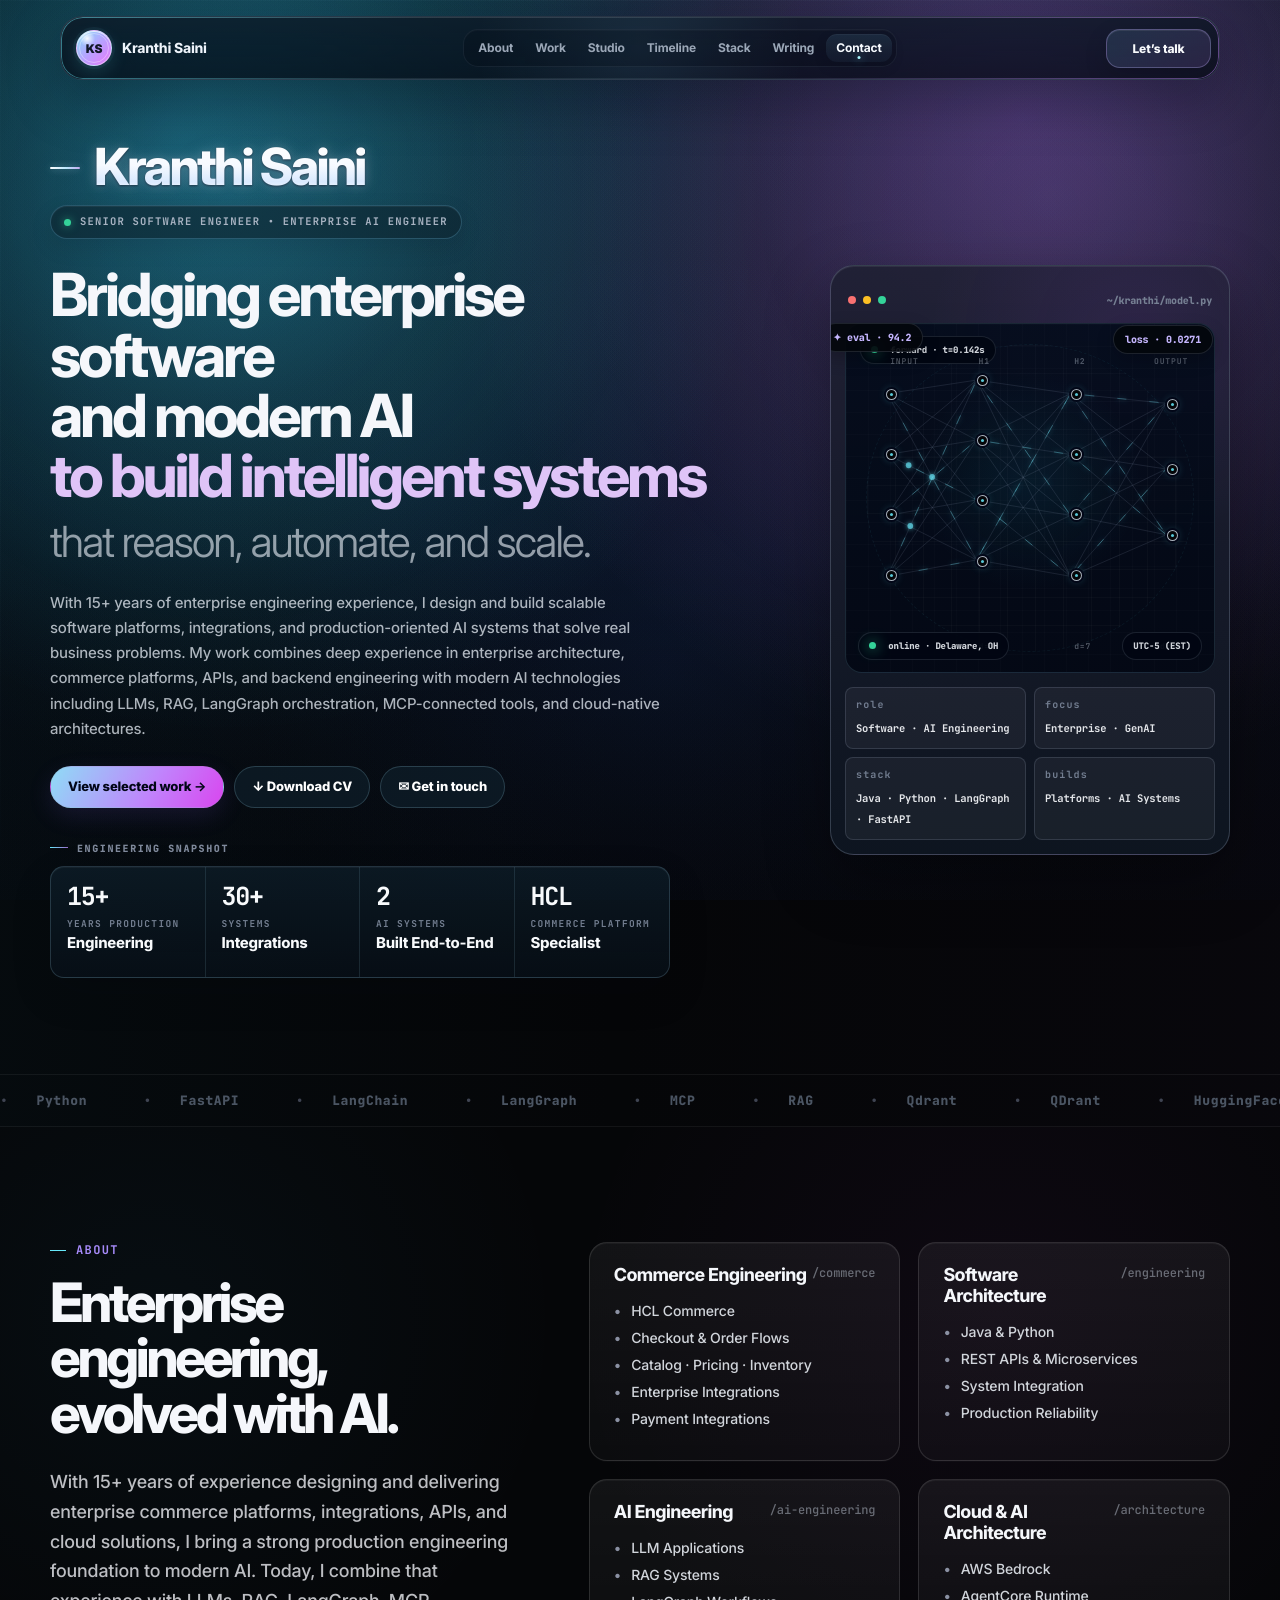
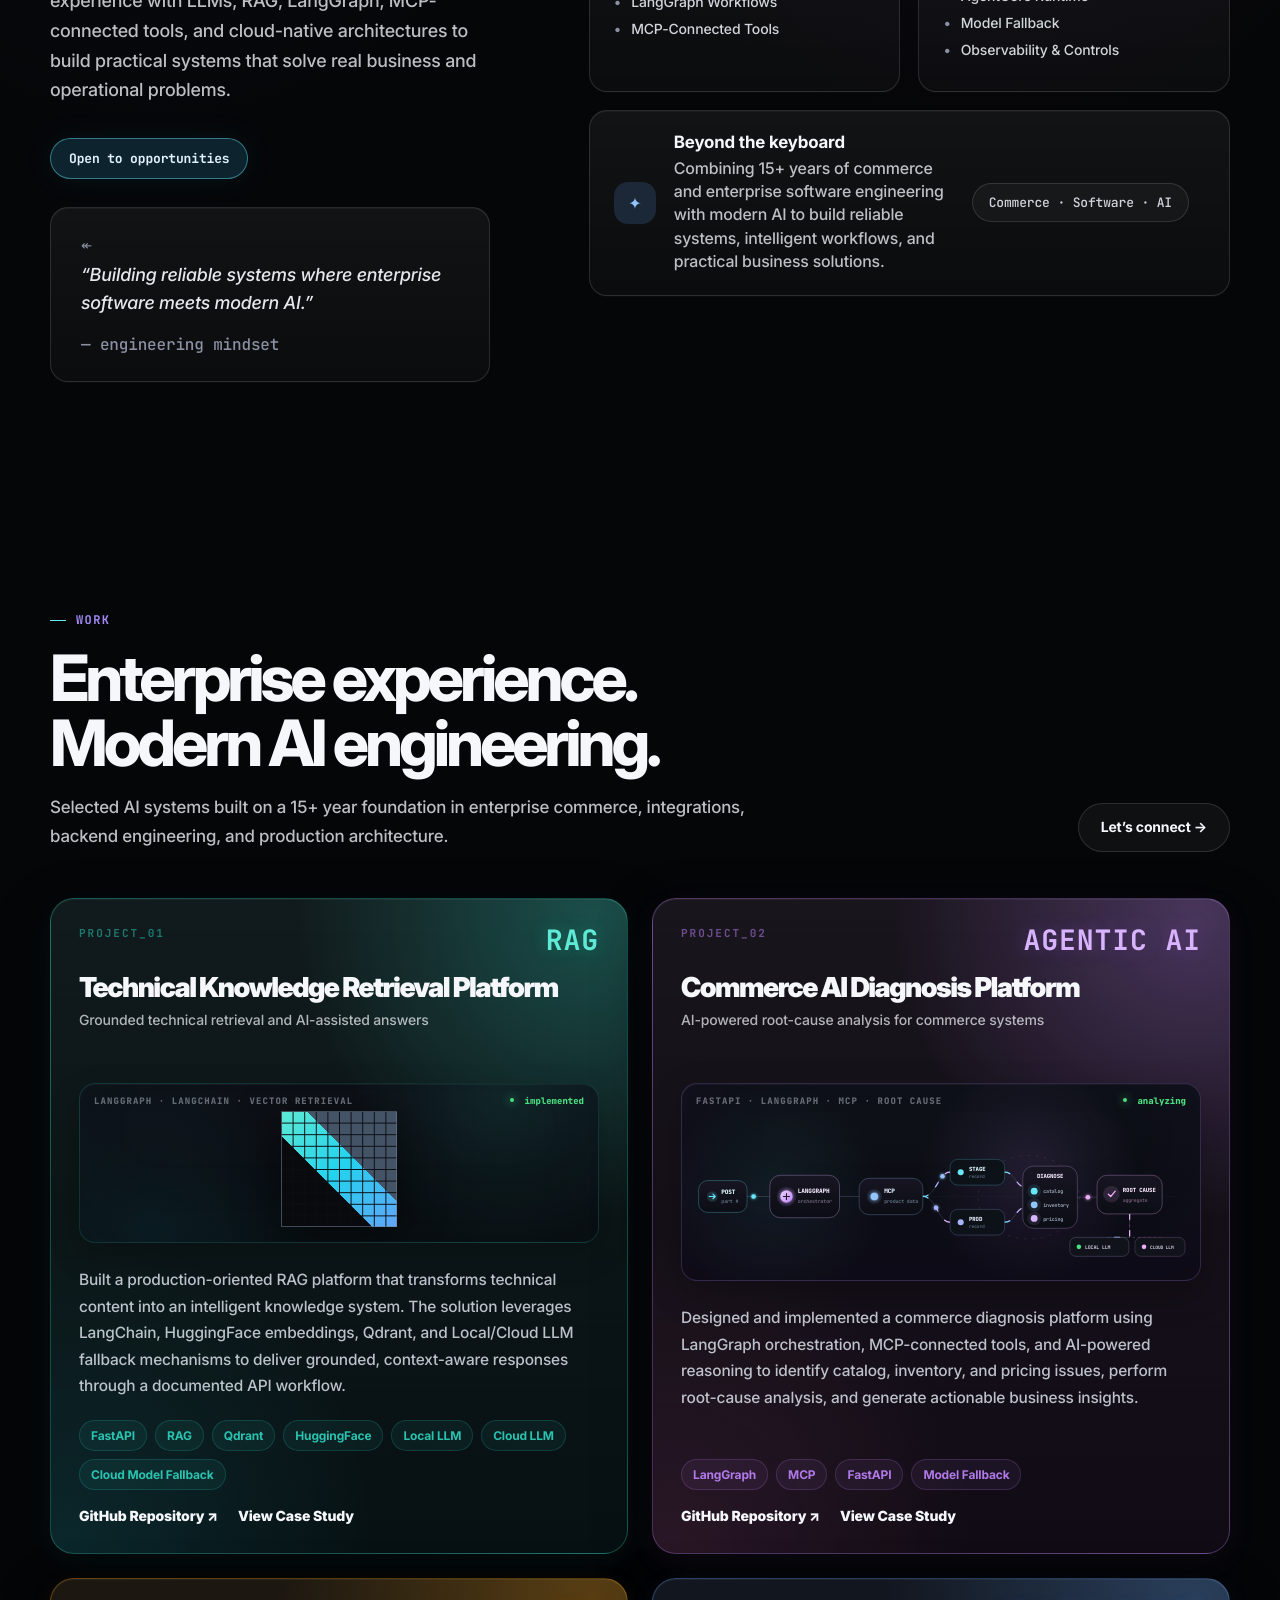
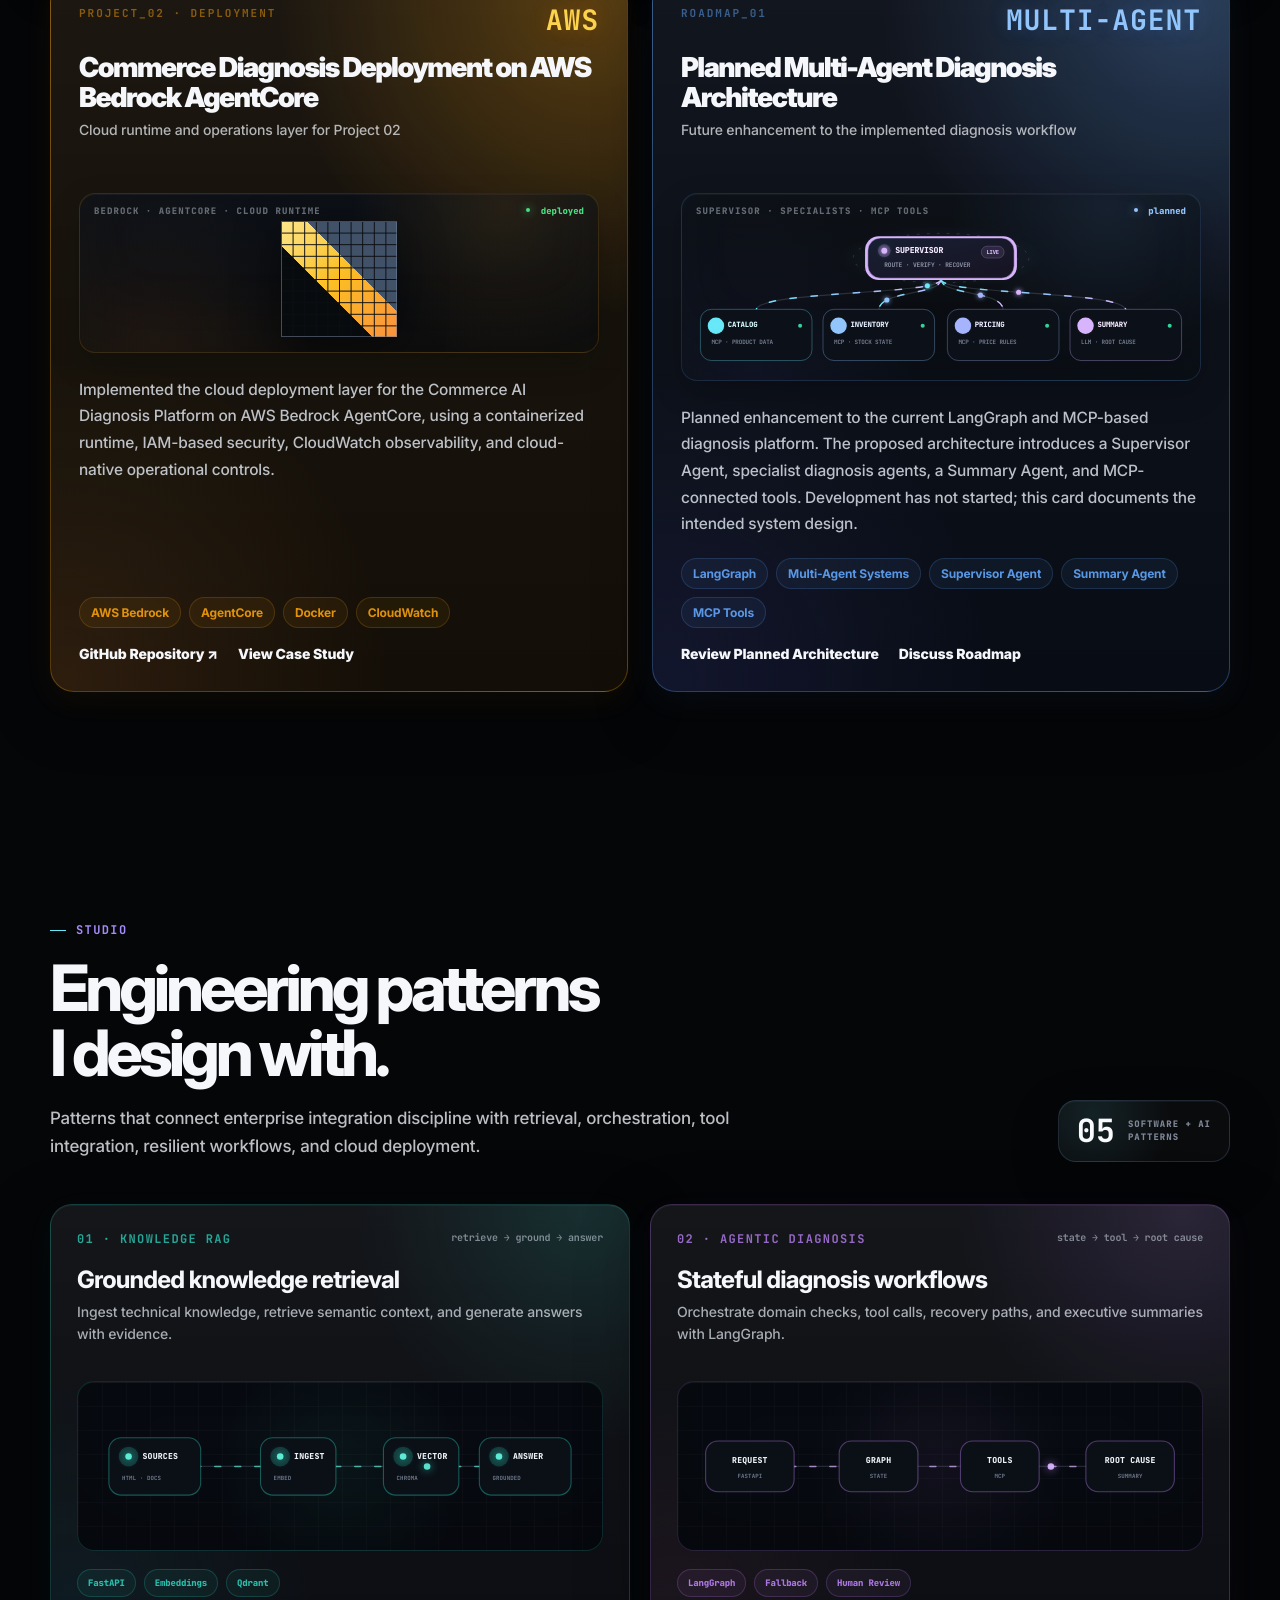
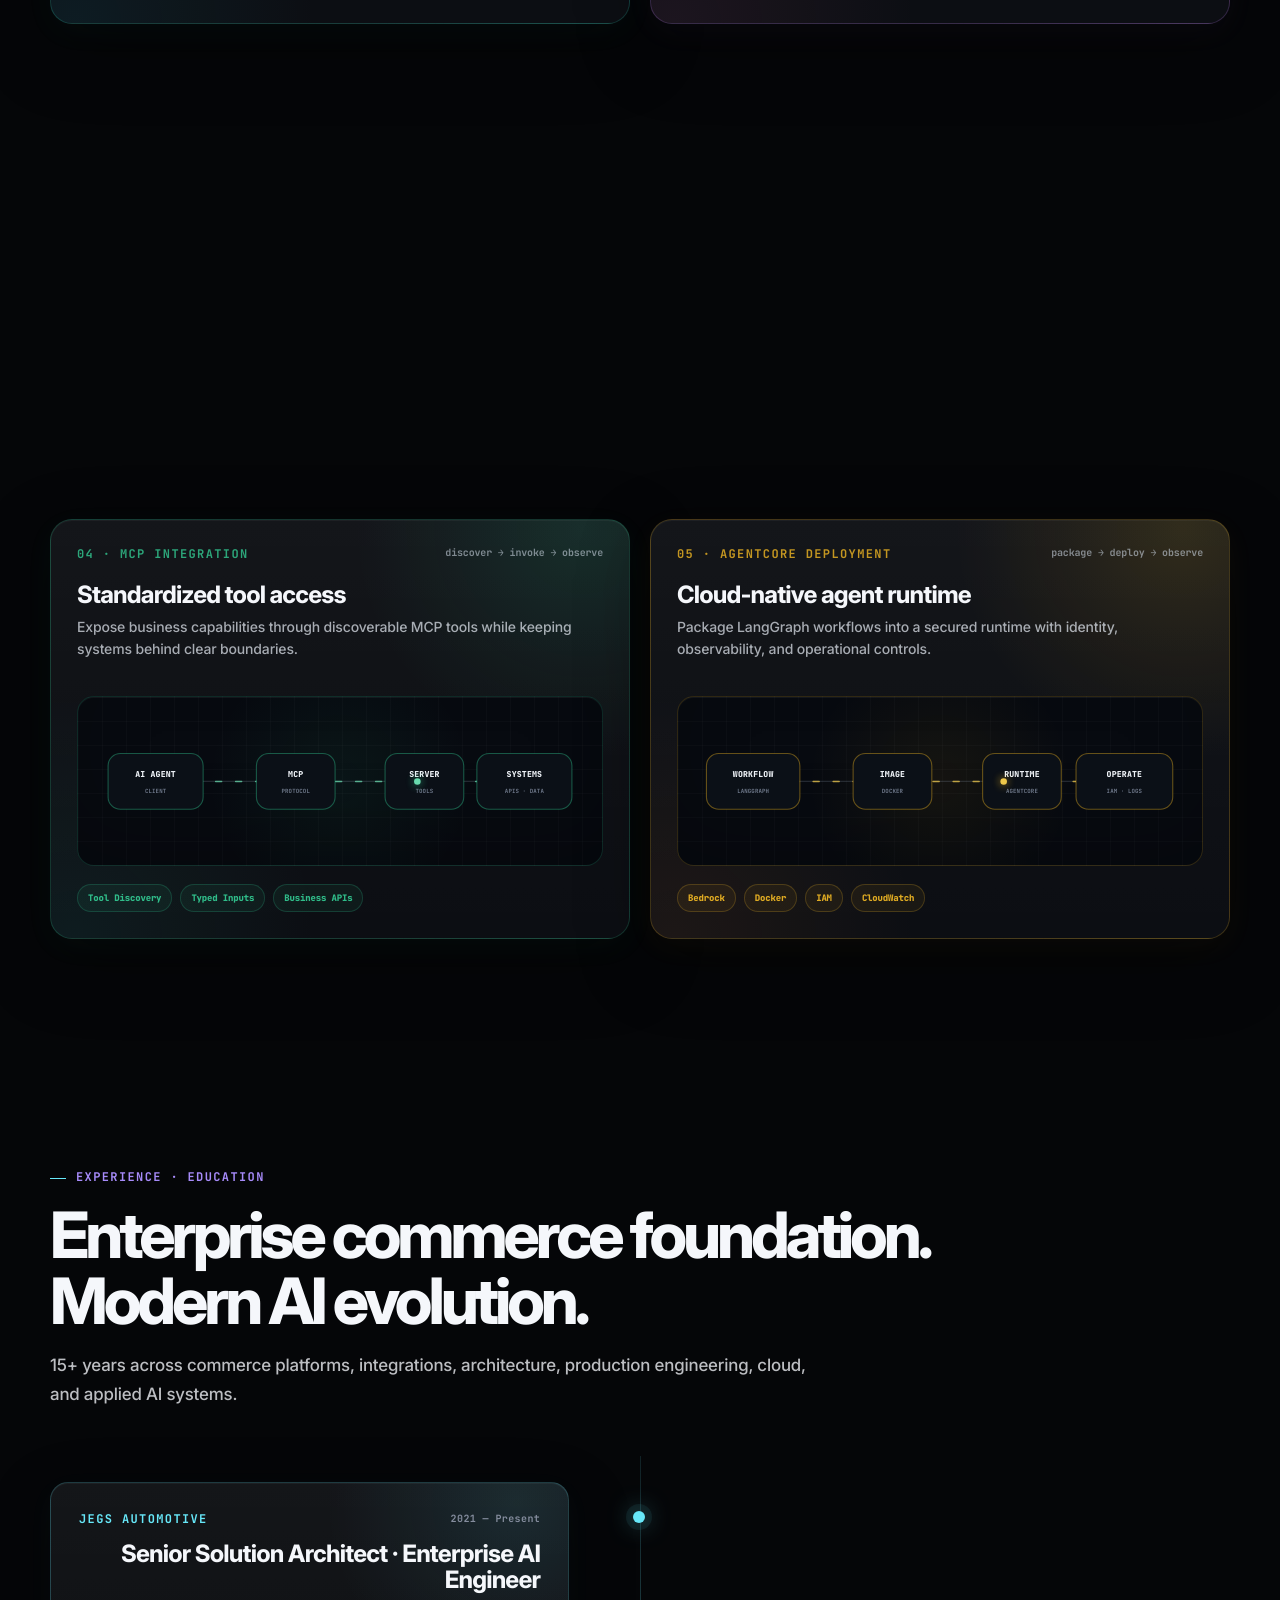
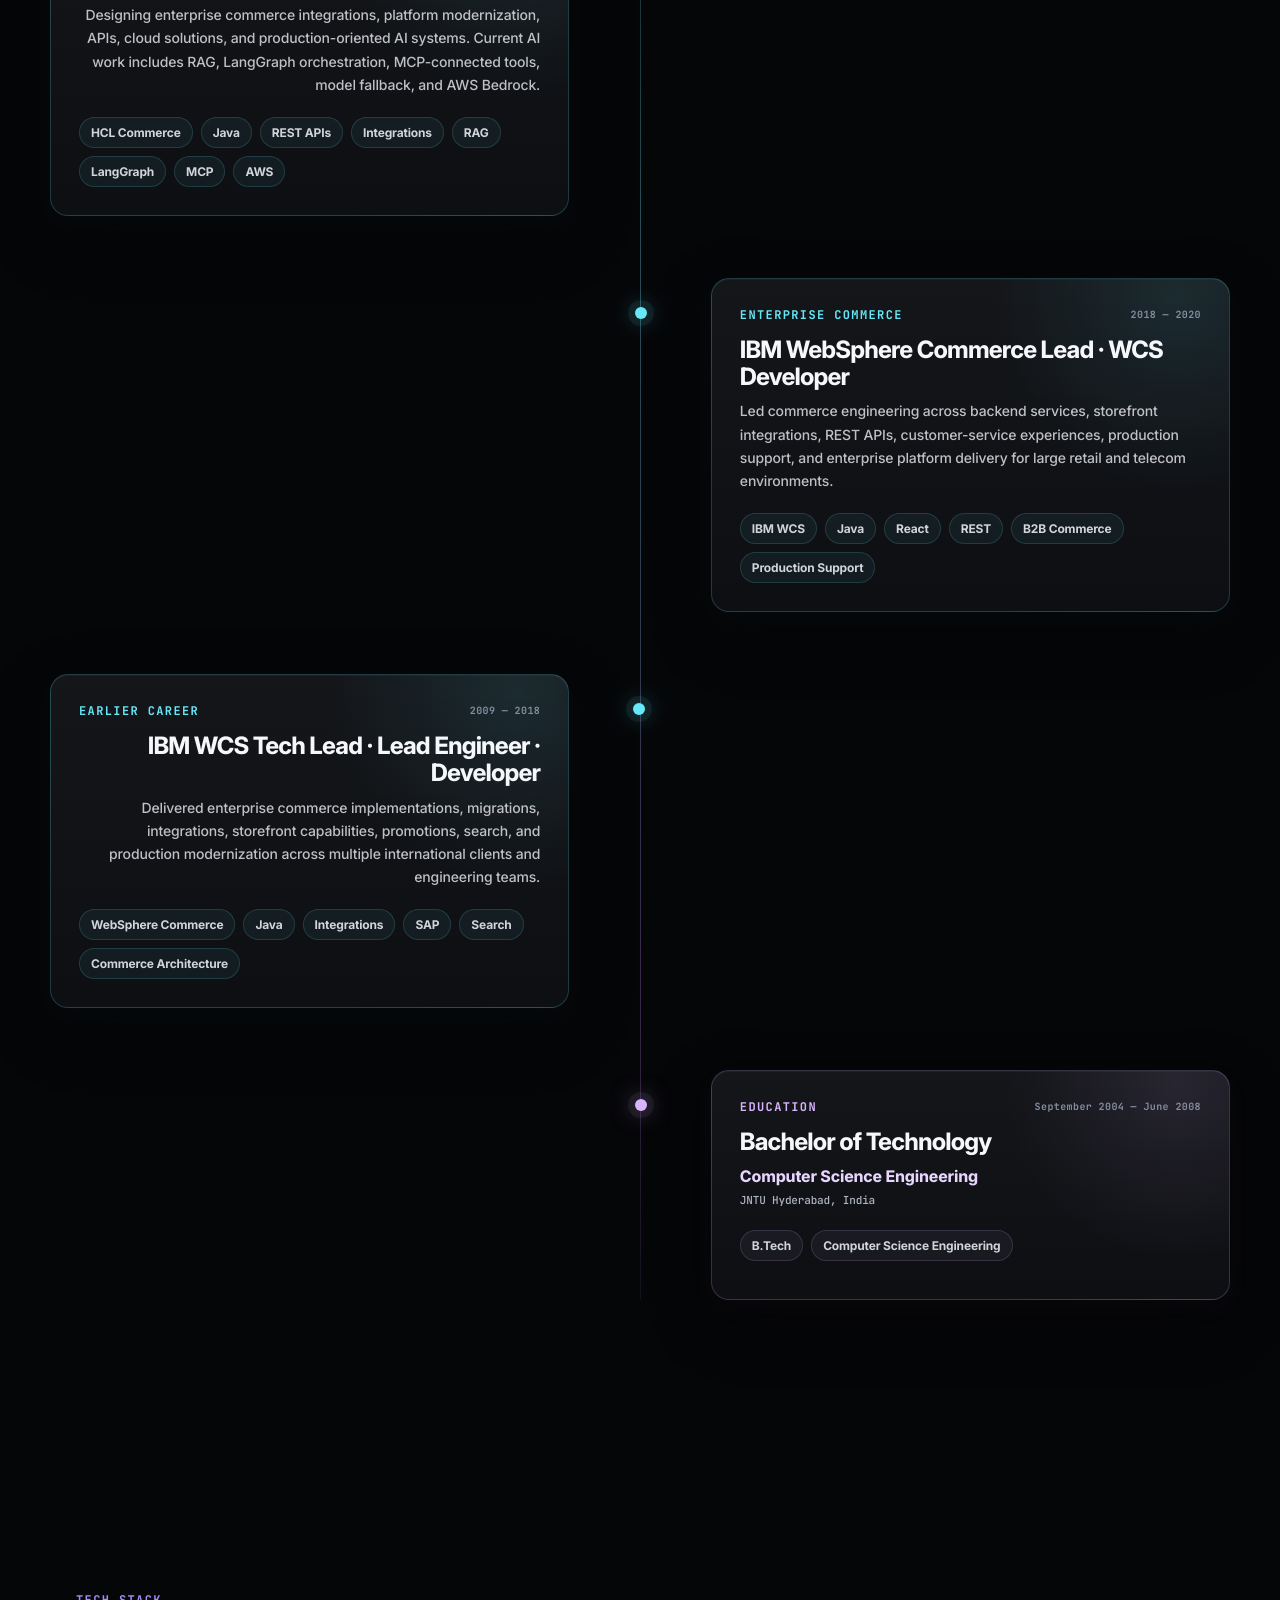
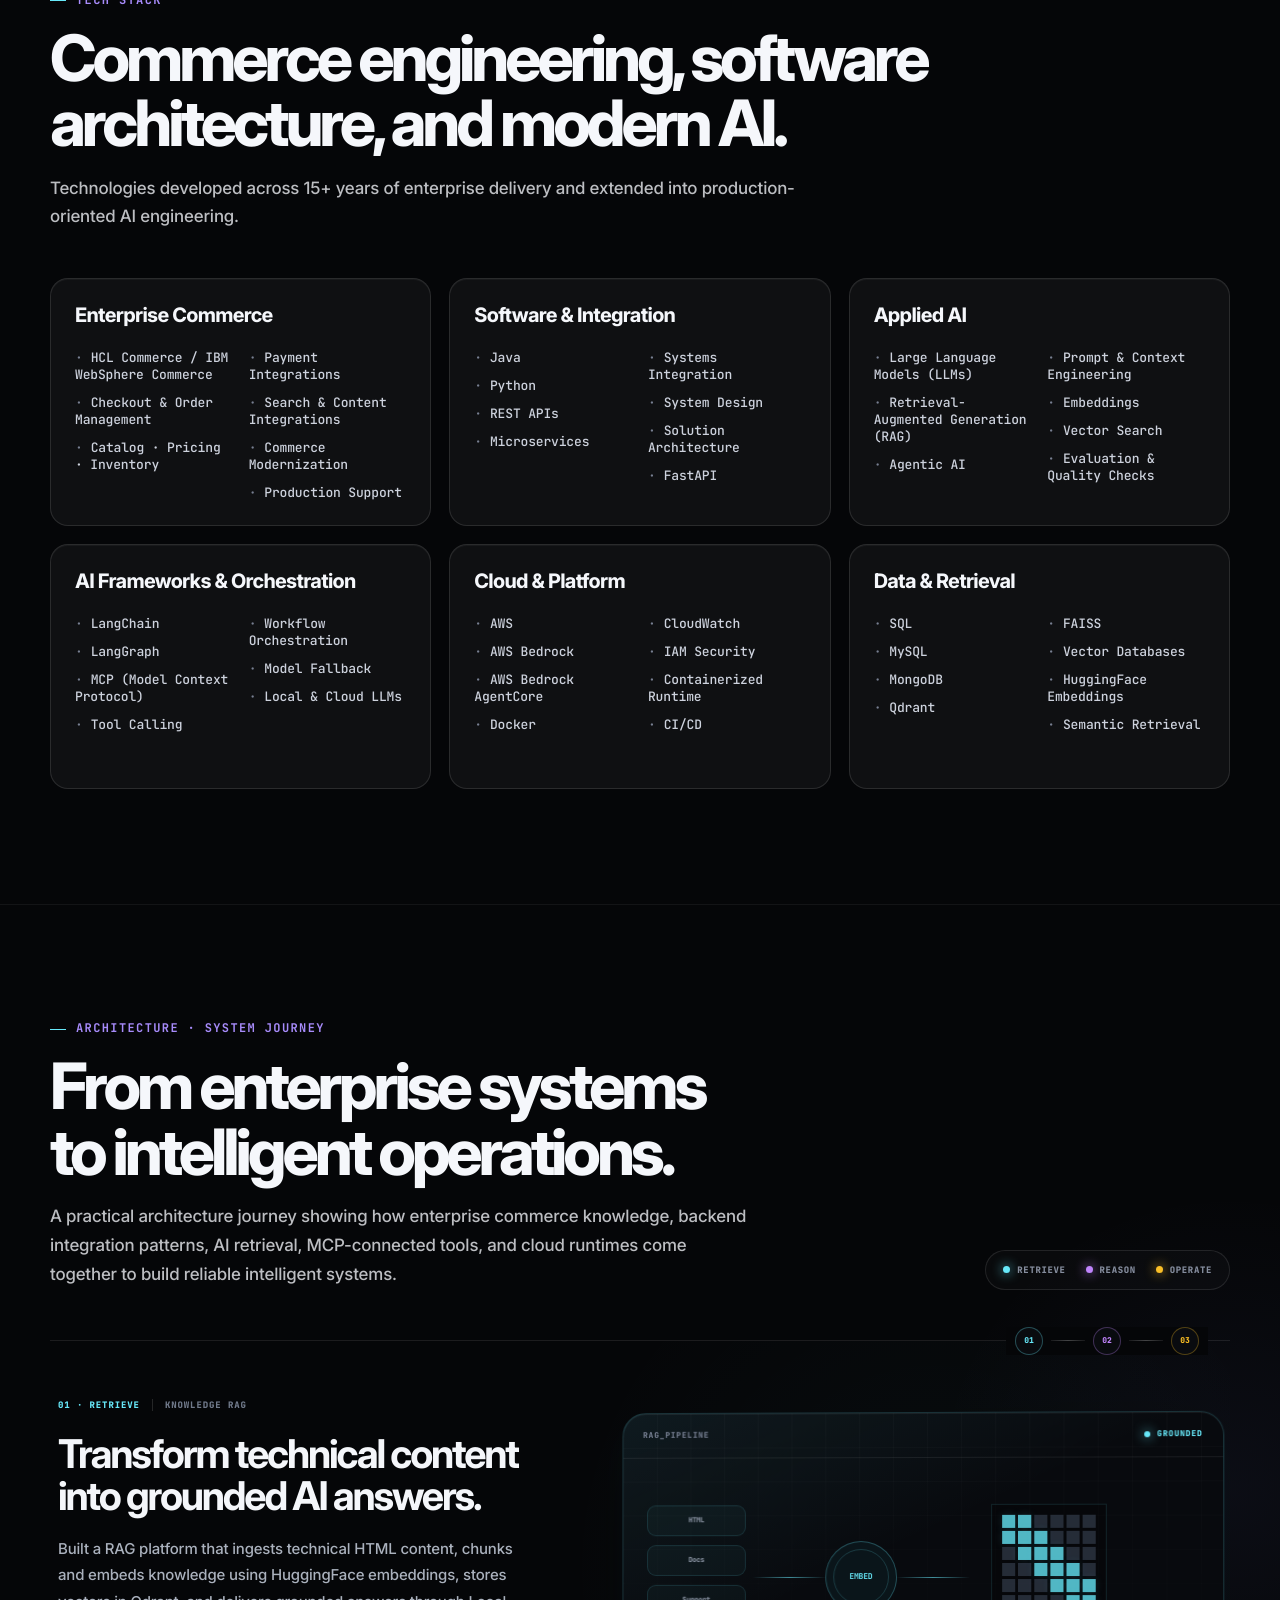
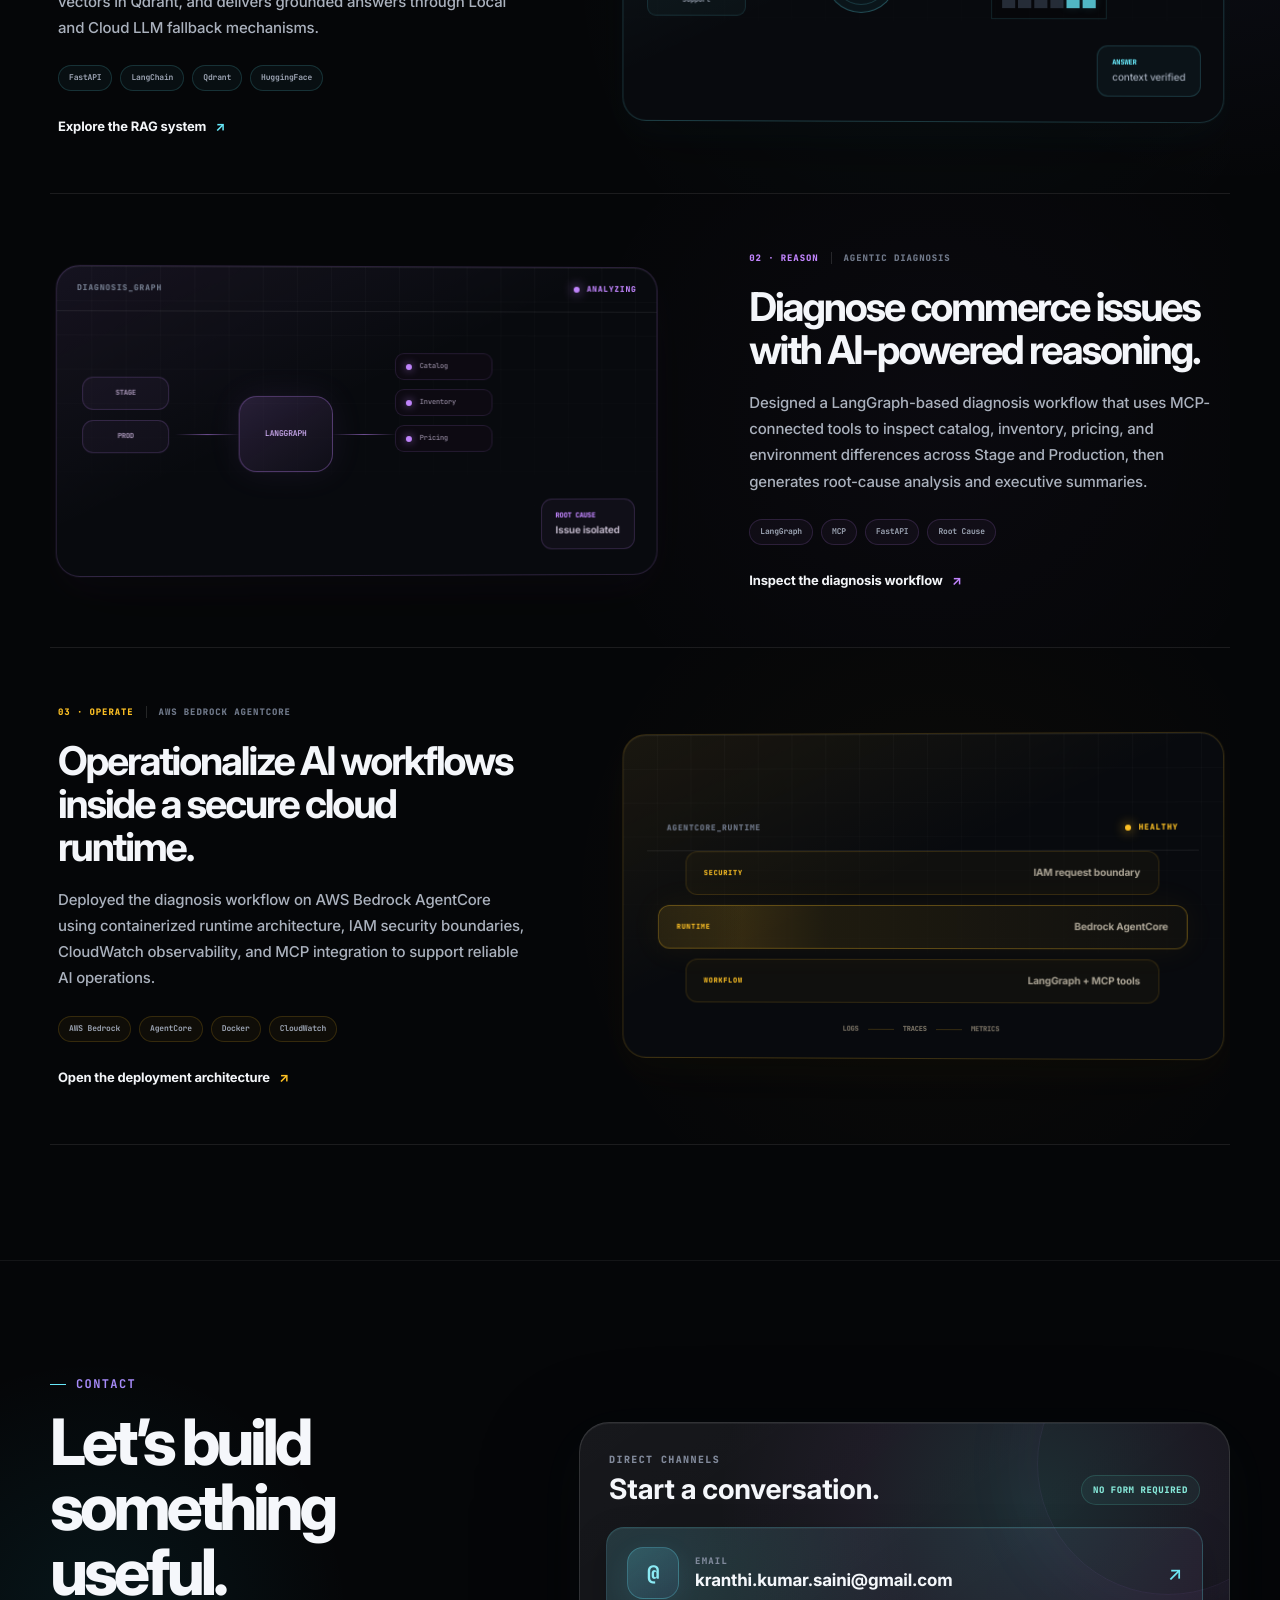
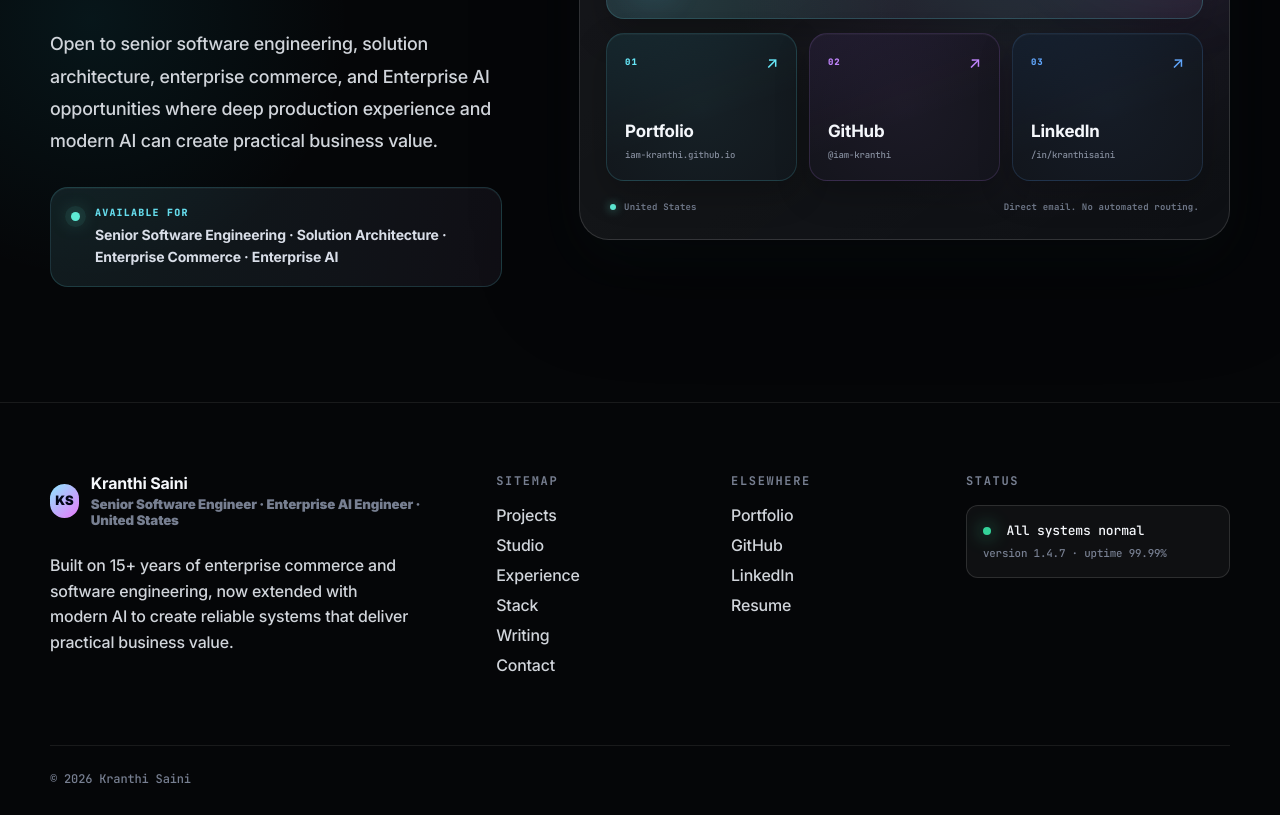
==== commit dfd86aeb: "Changes" ====
--- a/index.html
+++ b/index.html
@@ -264,7 +264,7 @@
           <span>LangGraph</span>
           <span>MCP</span>
           <span>RAG</span>
-          <span>ChromaDB</span>
+          <span>Qdrant</span>
           <span>QDrant</span>
           <span>HuggingFace Embeddings</span>
           <span>AWS Bedrock</span>
@@ -280,7 +280,7 @@
           <span>LangGraph</span>
           <span>MCP</span>
           <span>RAG</span>
-          <span>ChromaDB</span>
+          <span>Qdrant</span>
           <span>HuggingFace Embeddings</span>
           <span>AWS Bedrock</span>
           <span>AWS Bedrock AgentCore</span>
@@ -329,6 +329,7 @@
                 <li>Checkout & Order Flows</li>
                 <li>Catalog · Pricing · Inventory</li>
                 <li>Enterprise Integrations</li>
+                <li>Payment Integrations</li>
               </ul>
             </div>
 
@@ -437,12 +438,12 @@
             <p>
               Built a production-oriented RAG platform that transforms
   technical content into an intelligent knowledge system. The solution
-  leverages LangChain, HuggingFace embeddings, ChromaDB, and Local/Cloud
+  leverages LangChain, HuggingFace embeddings, Qdrant, and Local/Cloud
   LLM fallback mechanisms to deliver grounded, context-aware responses
   through a documented API workflow.
             </p>
             <div class="tags">
-              <span>FastAPI</span><span>RAG</span><span>ChromaDB</span><span>HuggingFace</span><span>Local LLM</span><span>Cloud LLM</span><span>Cloud Model Fallback</span>
+              <span>FastAPI</span><span>RAG</span><span>Qdrant</span><span>HuggingFace</span><span>Local LLM</span><span>Cloud LLM</span><span>Cloud Model Fallback</span>
             </div>
             <div class="links">
               <a href="https://github.com/iam-kranthi/auto-parts-technical-knowledge-assistant" target="_blank" rel="noreferrer">GitHub Repository ↗</a>
@@ -913,7 +914,7 @@
                 </circle>
               </svg>
             </div>
-            <div class="pattern-tags"><span>FastAPI</span><span>Embeddings</span><span>ChromaDB</span></div>
+            <div class="pattern-tags"><span>FastAPI</span><span>Embeddings</span><span>Qdrant</span></div>
           </article>
 
           <article class="studio-card architecture-card pattern-agentic reveal">
@@ -1256,7 +1257,7 @@
               <li>SQL</li>
               <li>MySQL</li>
               <li>MongoDB</li>
-              <li>ChromaDB</li>
+              <li>Qdrant</li>
               <li>FAISS</li>
               <li>Vector Databases</li>
               <li>HuggingFace Embeddings</li>
@@ -1311,14 +1312,14 @@
                 <p>
                   Built a RAG platform that ingests technical HTML content,
                   chunks and embeds knowledge using HuggingFace embeddings,
-                  stores vectors in ChromaDB, and delivers grounded answers
+                  stores vectors in Qdrant, and delivers grounded answers
                   through Local and Cloud LLM fallback mechanisms.
                 </p>
 
                 <div class="chapter-tags">
                   <span>FastAPI</span>
                   <span>LangChain</span>
-                  <span>ChromaDB</span>
+                  <span>Qdrant</span>
                   <span>HuggingFace</span>
                 </div>
 
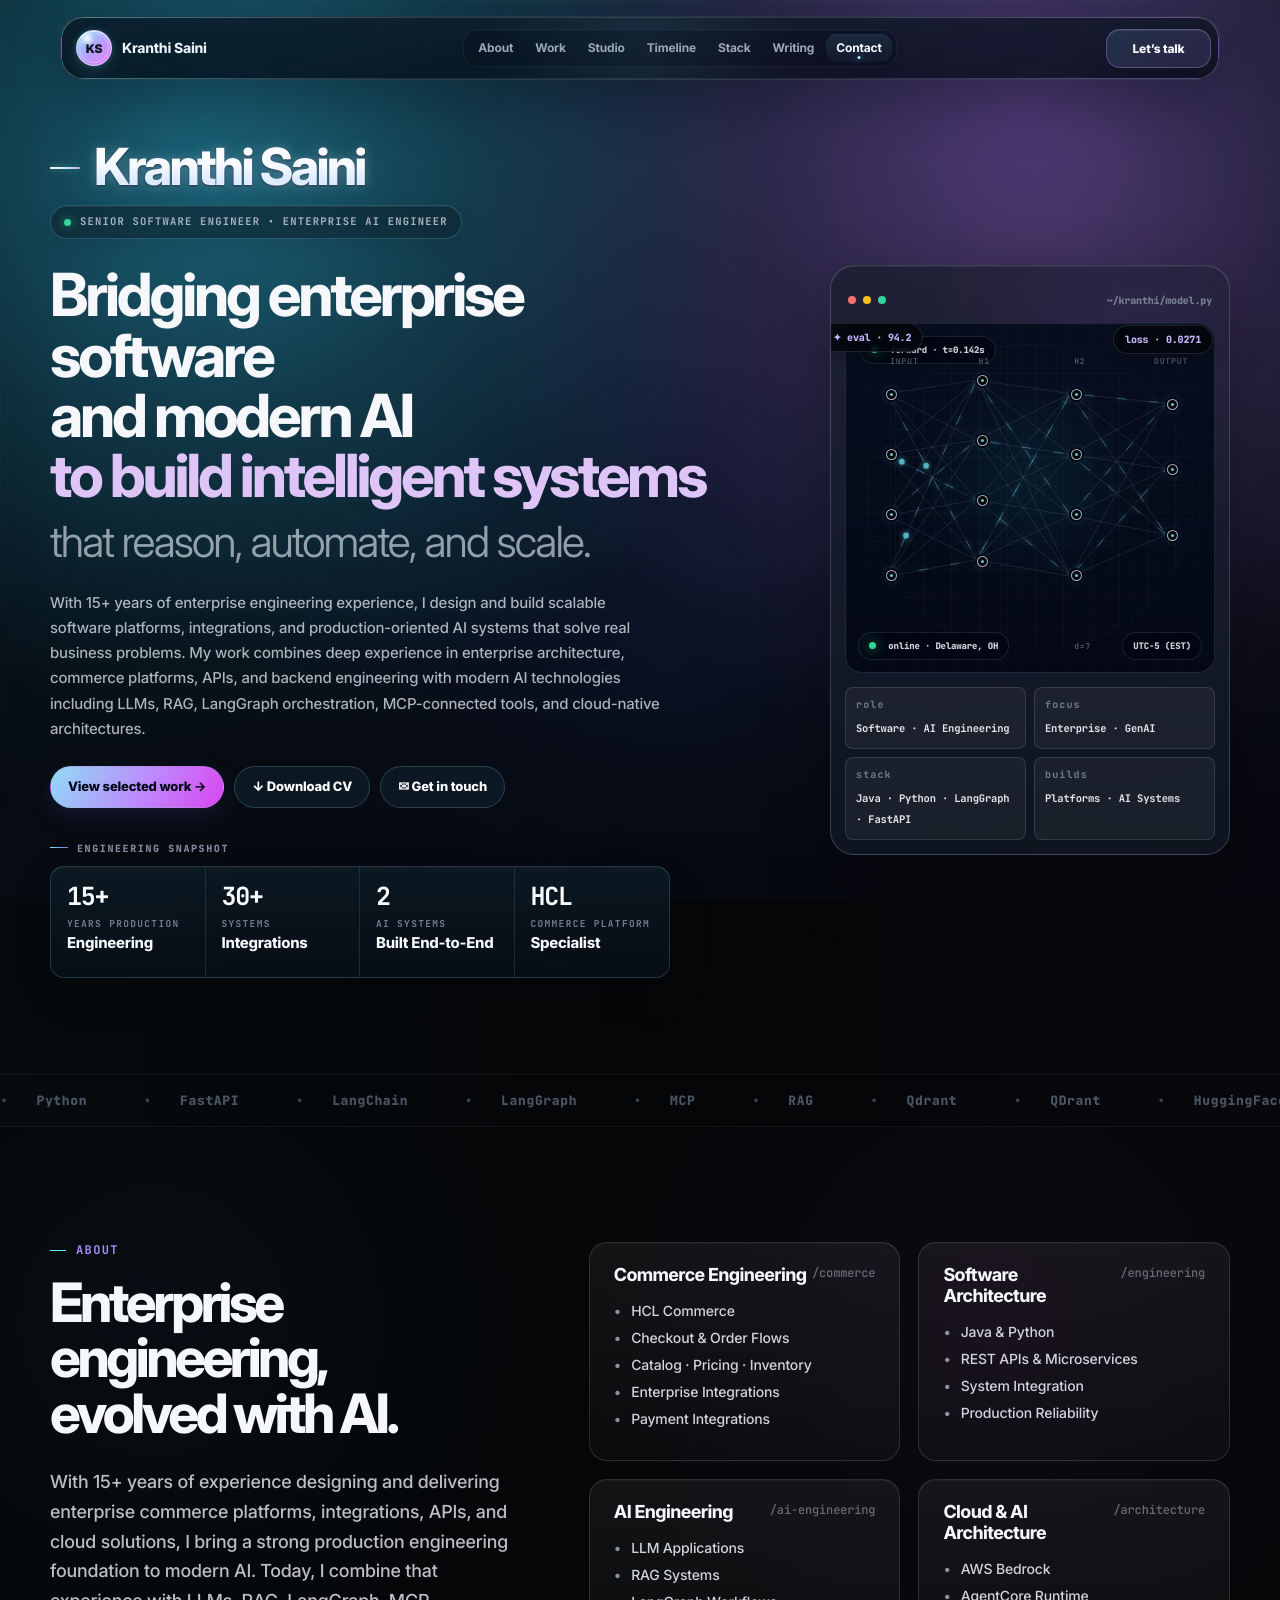
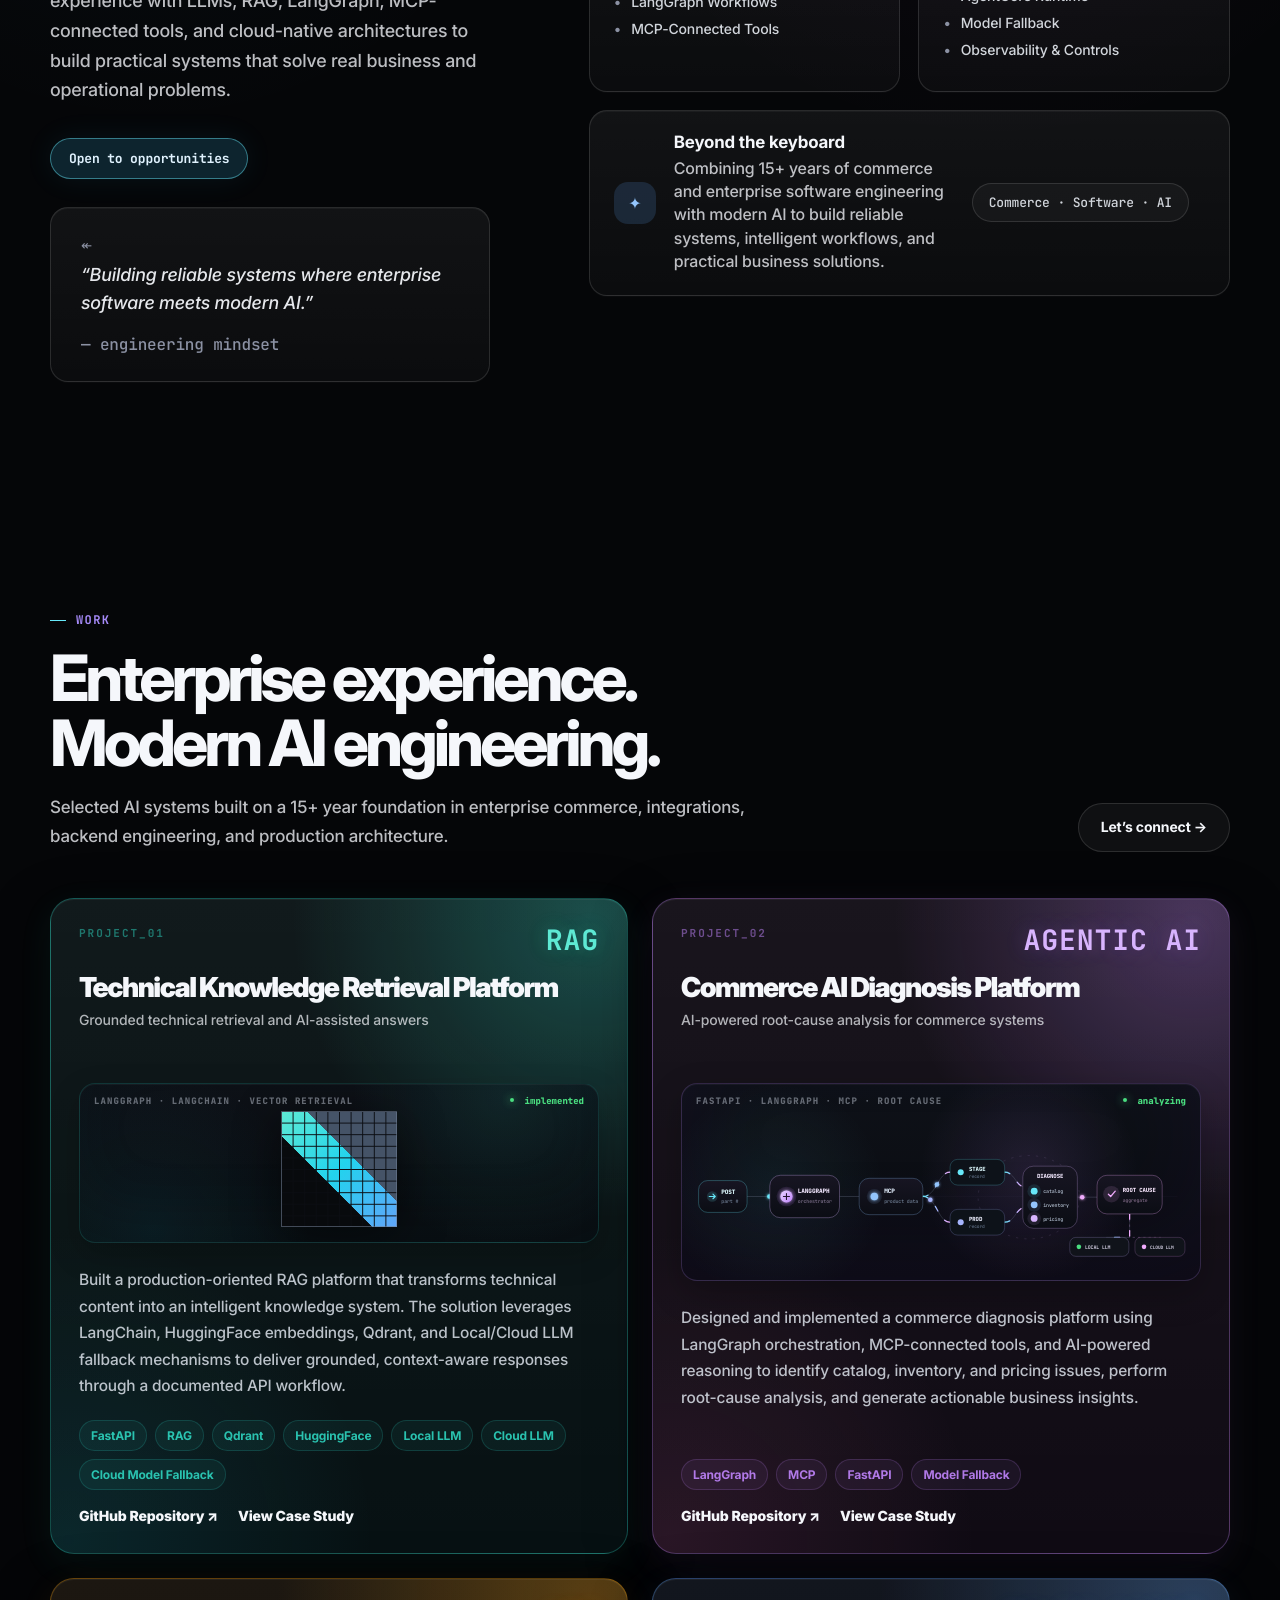
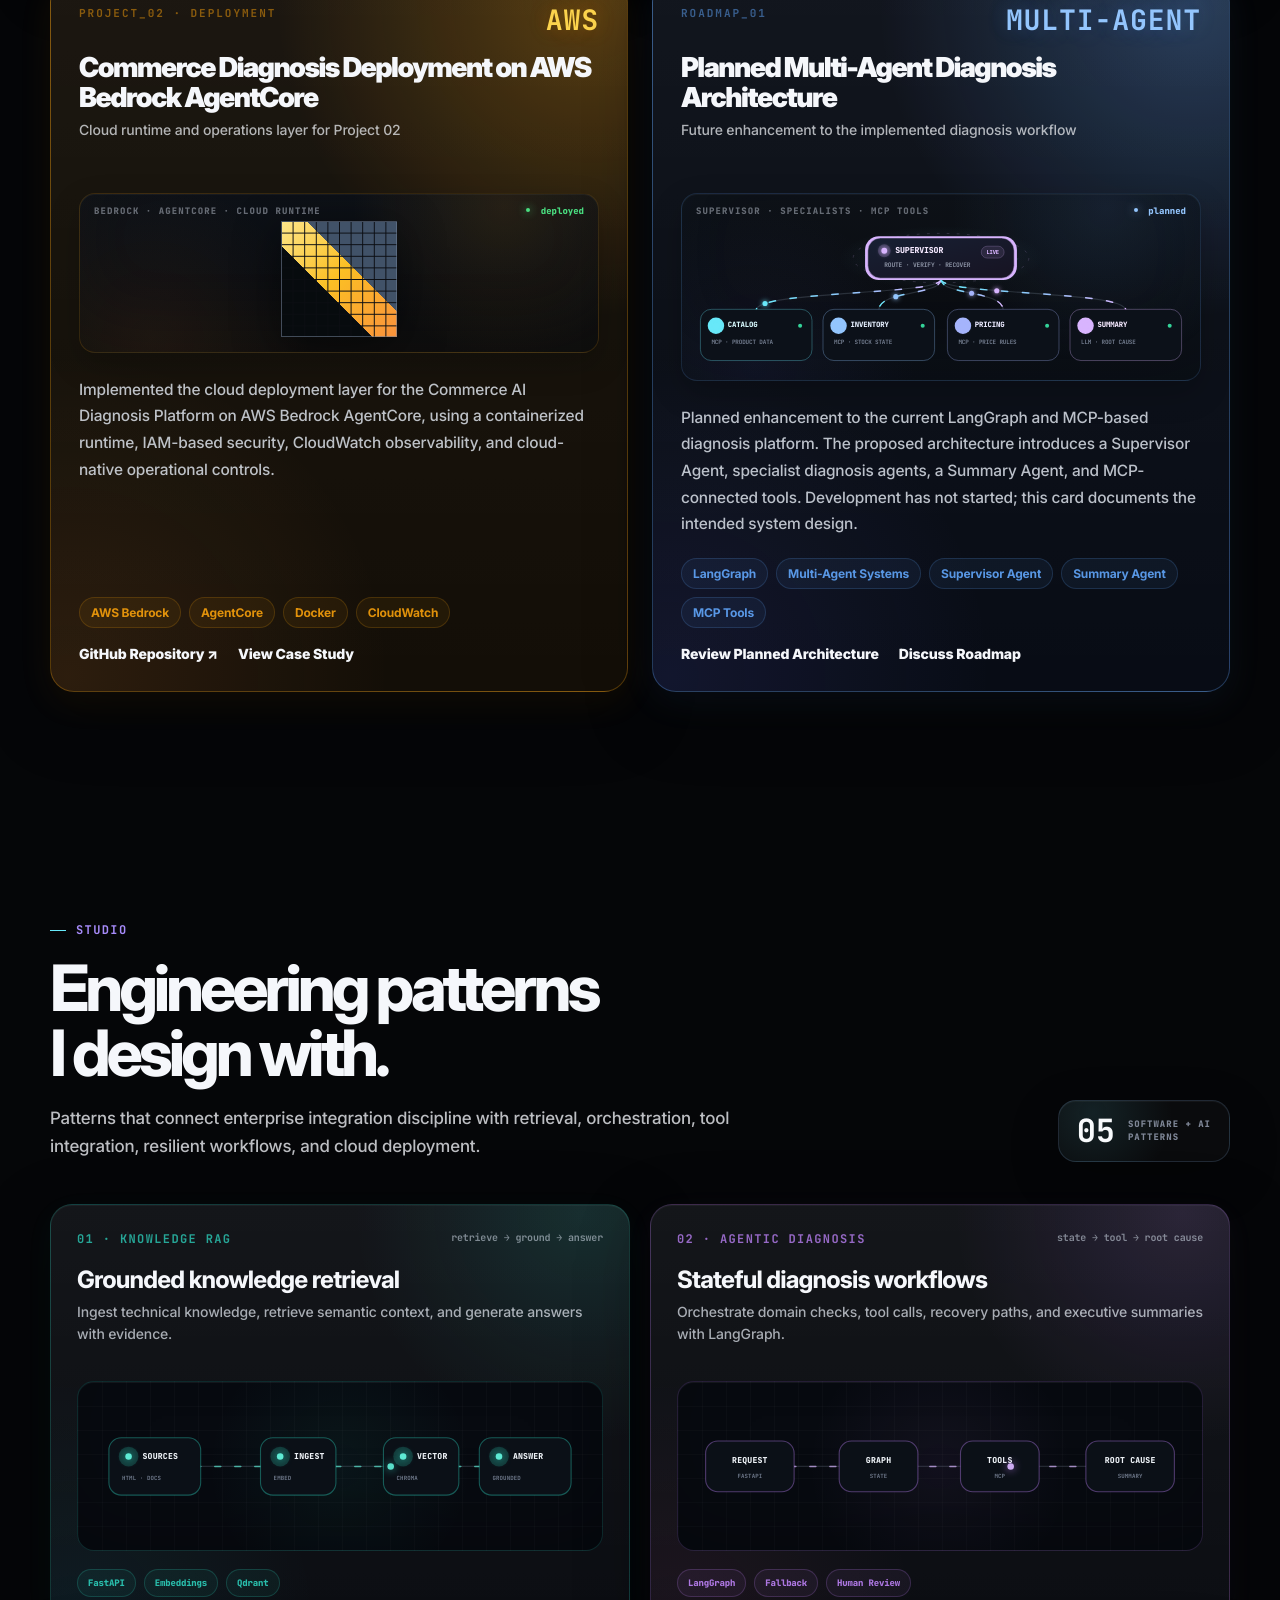
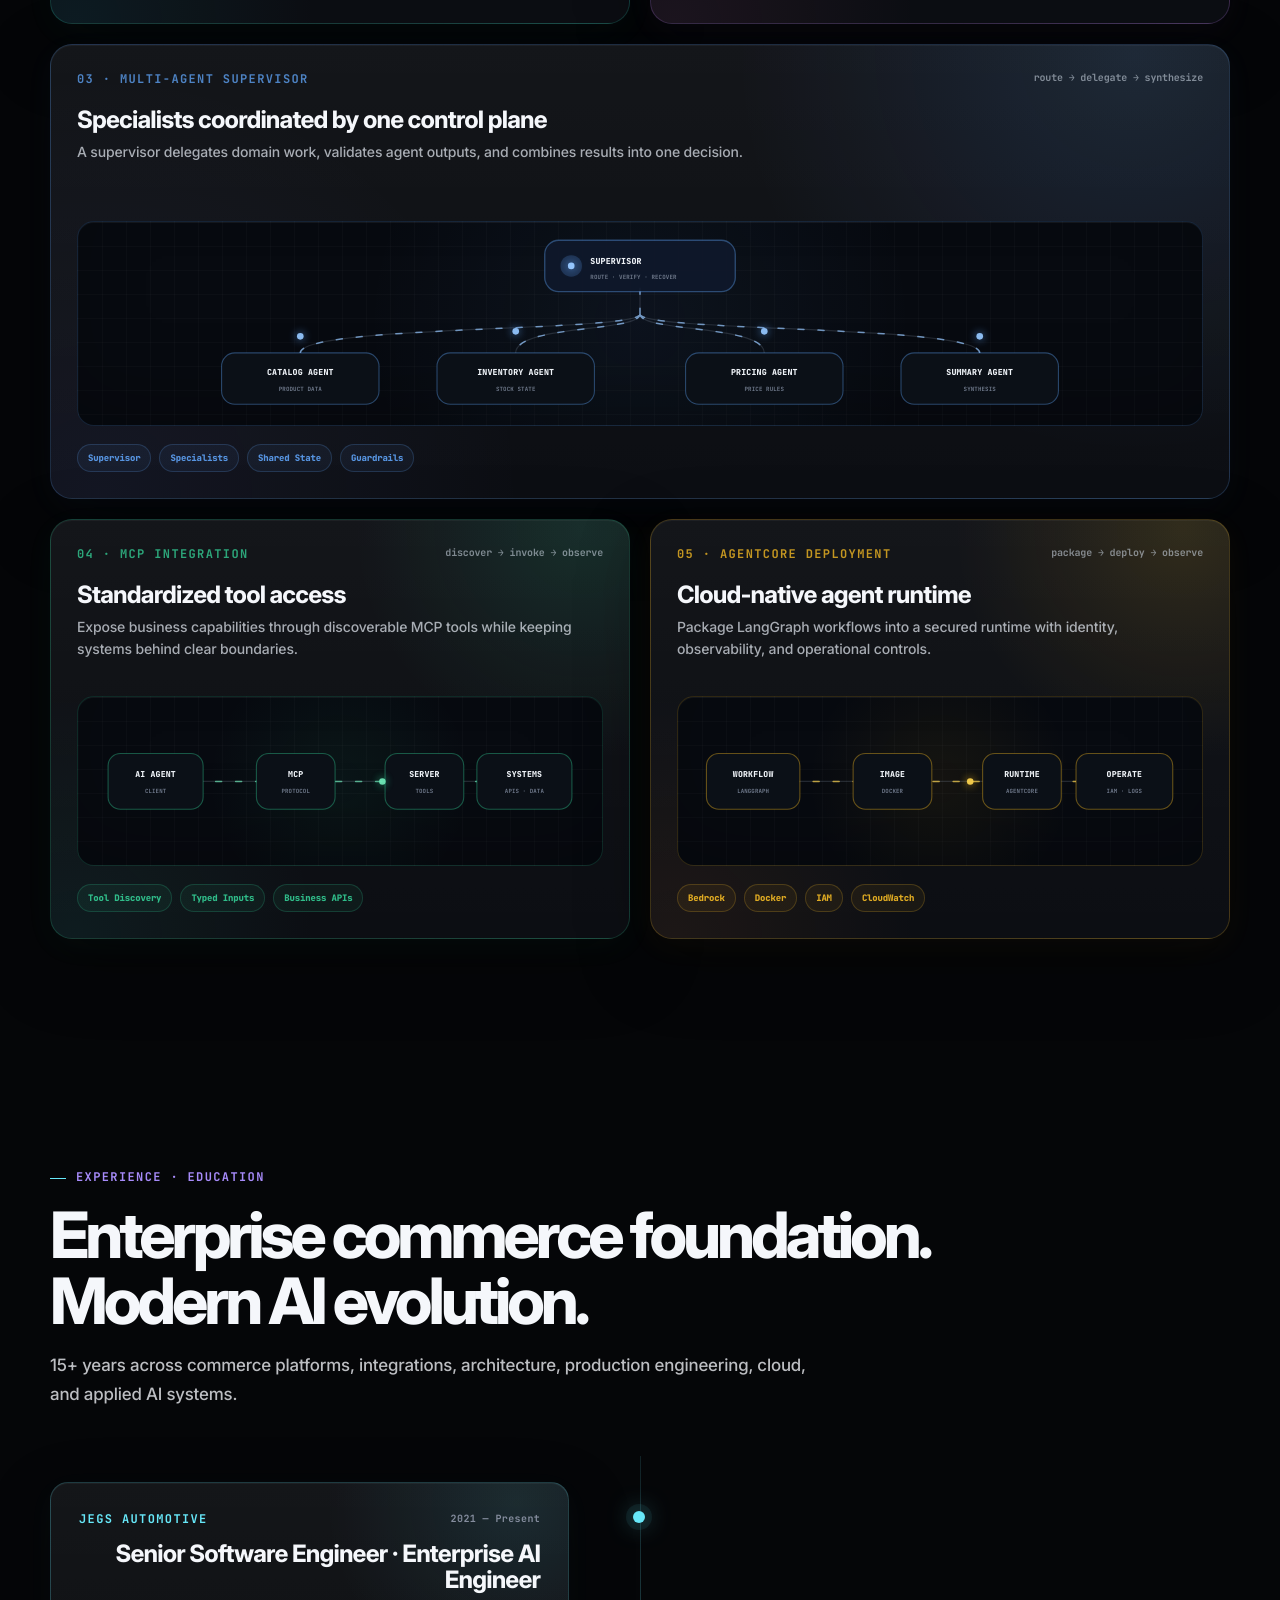
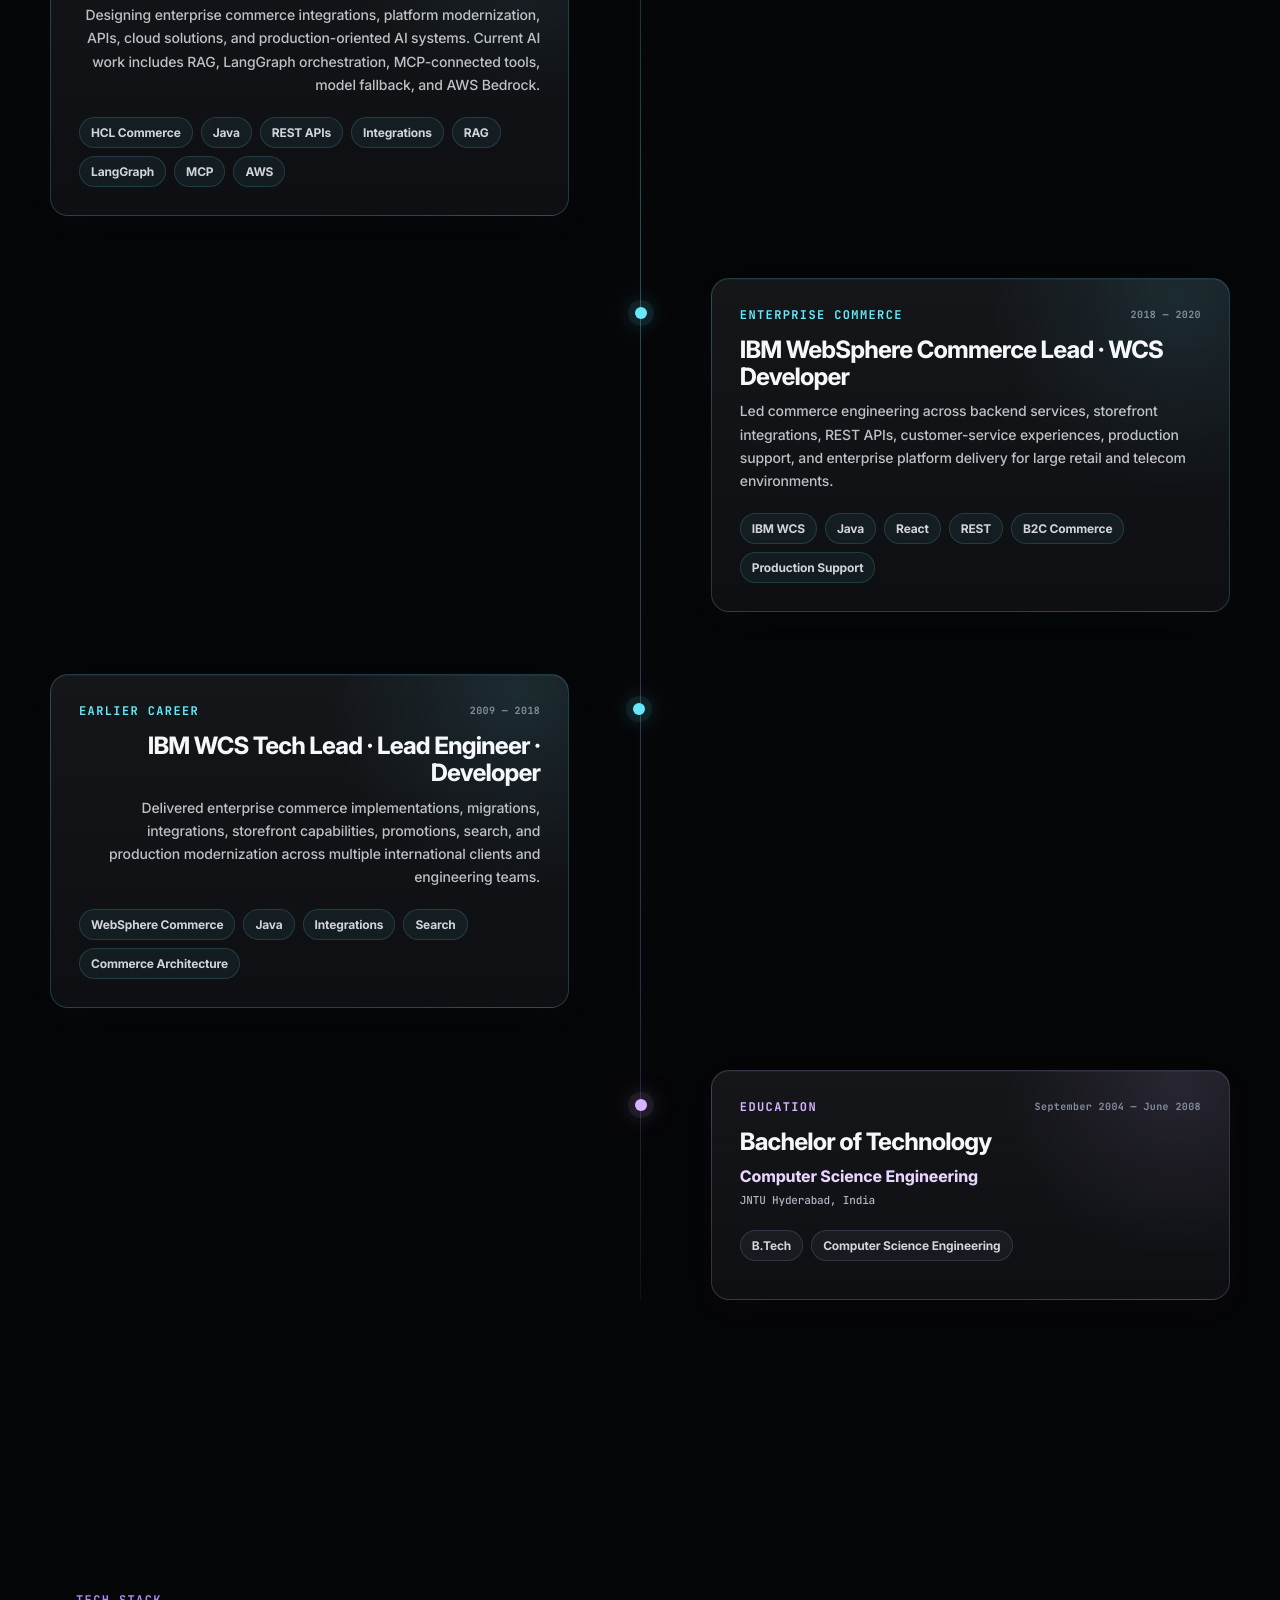
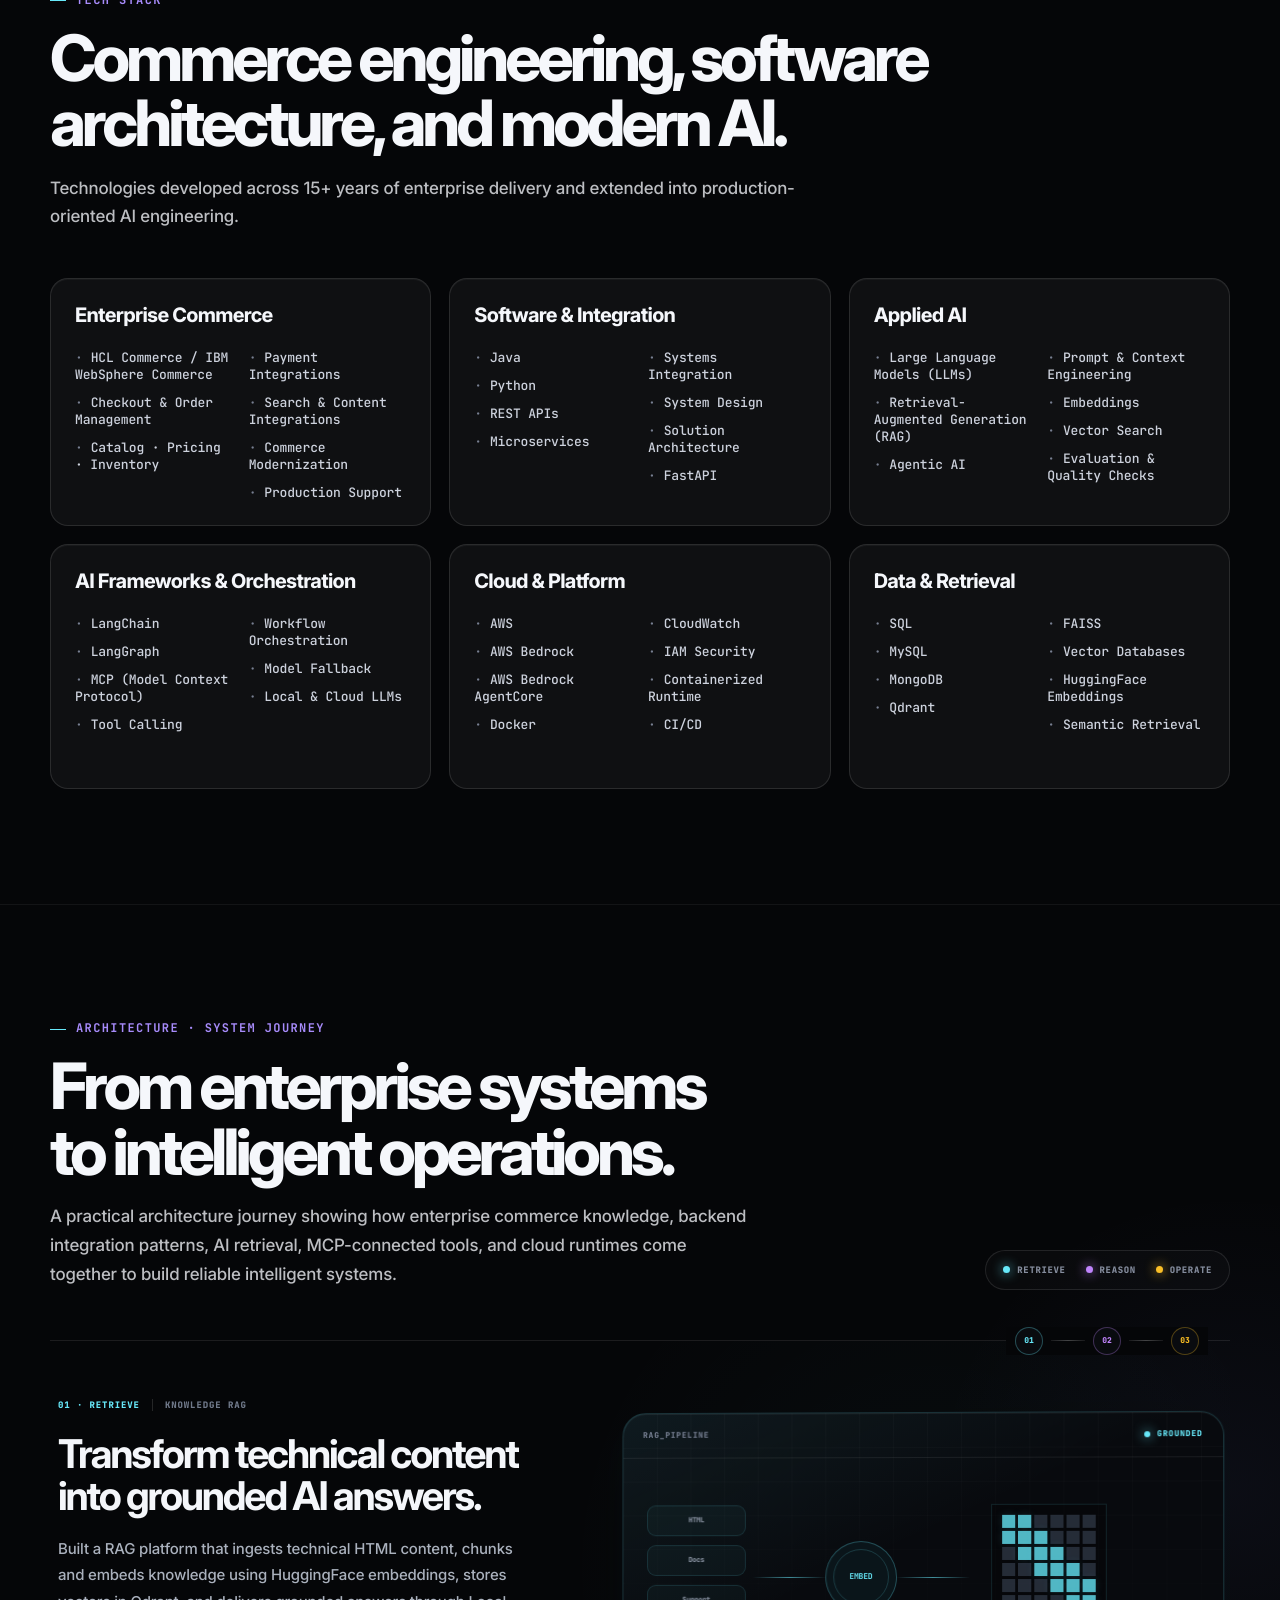
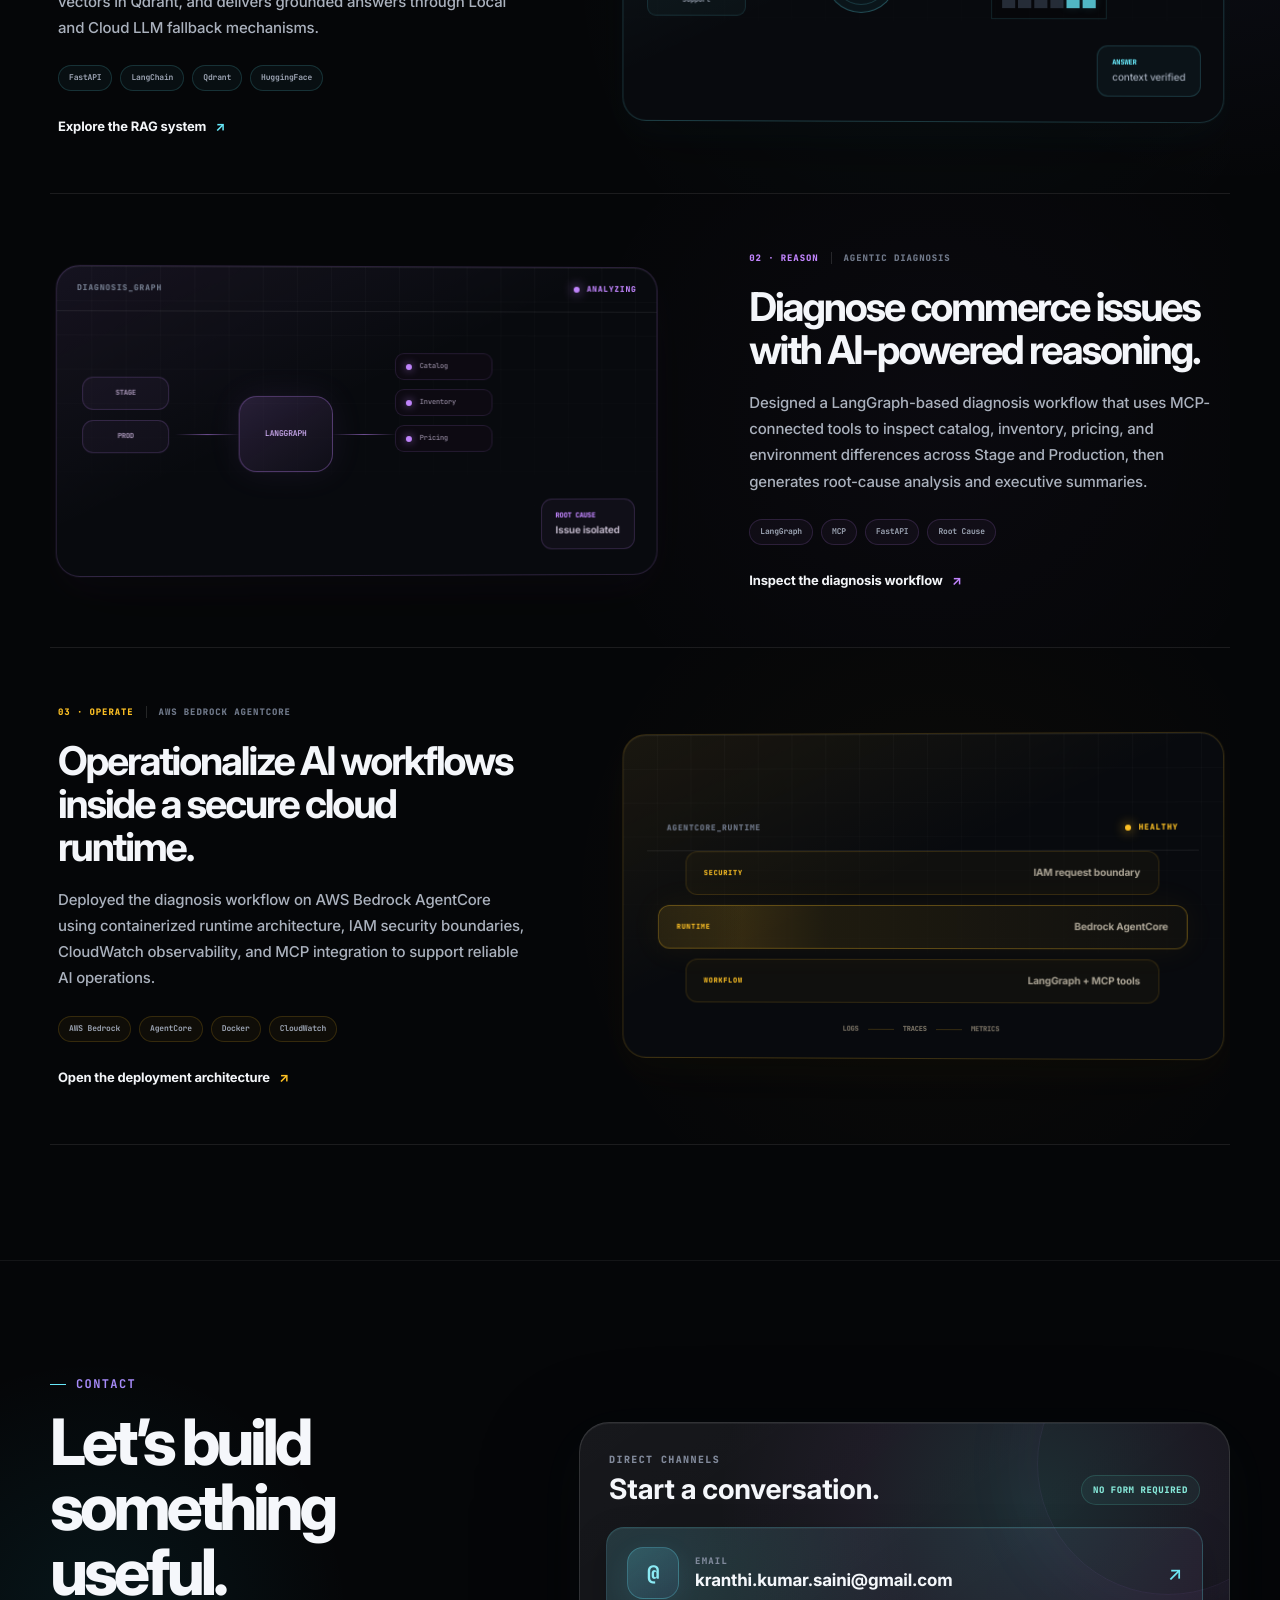
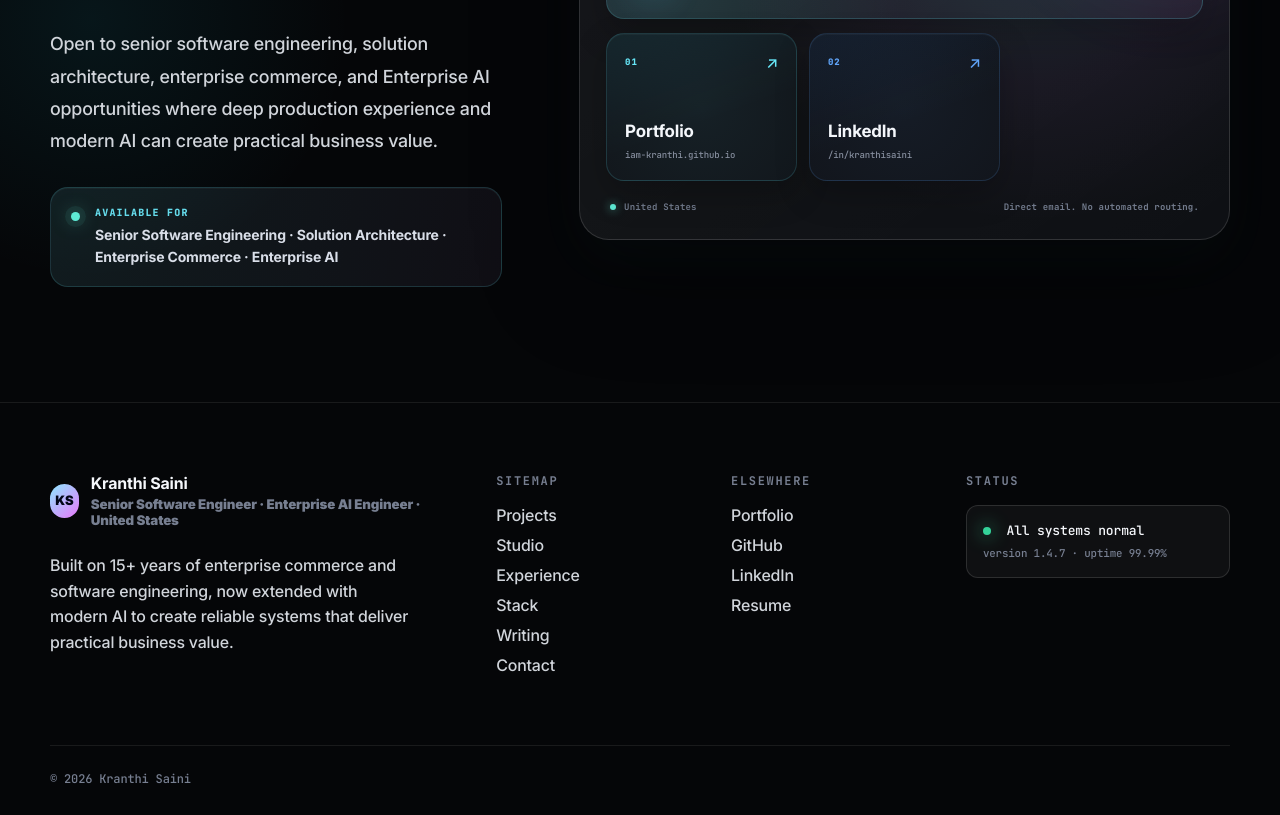
==== commit e75dc86c: "coDE" ====
--- a/index.html
+++ b/index.html
@@ -1110,7 +1110,7 @@
               <small>JEGS AUTOMOTIVE</small>
               <time>2021 — Present</time>
             </div>
-            <h3>Senior Solution Architect · Enterprise AI Engineer</h3>
+            <h3>Senior Software Engineer · Enterprise AI Engineer</h3>
             <p>
               Designing enterprise commerce integrations, platform modernization, APIs,
               cloud solutions, and production-oriented AI systems. Current AI work includes
@@ -1134,7 +1134,7 @@
               platform delivery for large retail and telecom environments.
             </p>
             <div class="tags">
-              <span>IBM WCS</span><span>Java</span><span>React</span><span>REST</span><span>B2B Commerce</span><span>Production Support</span>
+              <span>IBM WCS</span><span>Java</span><span>React</span><span>REST</span><span>B2C Commerce</span><span>Production Support</span>
             </div>
           </article>
 
@@ -1151,7 +1151,7 @@
               across multiple international clients and engineering teams.
             </p>
             <div class="tags">
-              <span>WebSphere Commerce</span><span>Java</span><span>Integrations</span><span>SAP</span><span>Search</span><span>Commerce Architecture</span>
+              <span>WebSphere Commerce</span><span>Java</span><span>Integrations</span><span>Search</span><span>Commerce Architecture</span>
             </div>
           </article>
 
@@ -1511,13 +1511,8 @@
               <b>Portfolio</b>
               <span class="contact-link-url">iam-kranthi.github.io</span>
             </a>
-            <a class="contact-link contact-link-github" href="https://github.com/iam-kranthi" target="_blank" rel="noreferrer">
+            <a class="contact-link contact-link-linkedin" href="https://linkedin.com/in/kranthisaini" target="_blank" rel="noreferrer">
               <span class="contact-link-top"><small>02</small><i aria-hidden="true">↗</i></span>
-              <b>GitHub</b>
-              <span class="contact-link-url">@iam-kranthi</span>
-            </a>
-            <a class="contact-link contact-link-linkedin" href="https://linkedin.com/in/kranthisaini" target="_blank" rel="noreferrer">
-              <span class="contact-link-top"><small>03</small><i aria-hidden="true">↗</i></span>
               <b>LinkedIn</b>
               <span class="contact-link-url">/in/kranthisaini</span>
             </a>
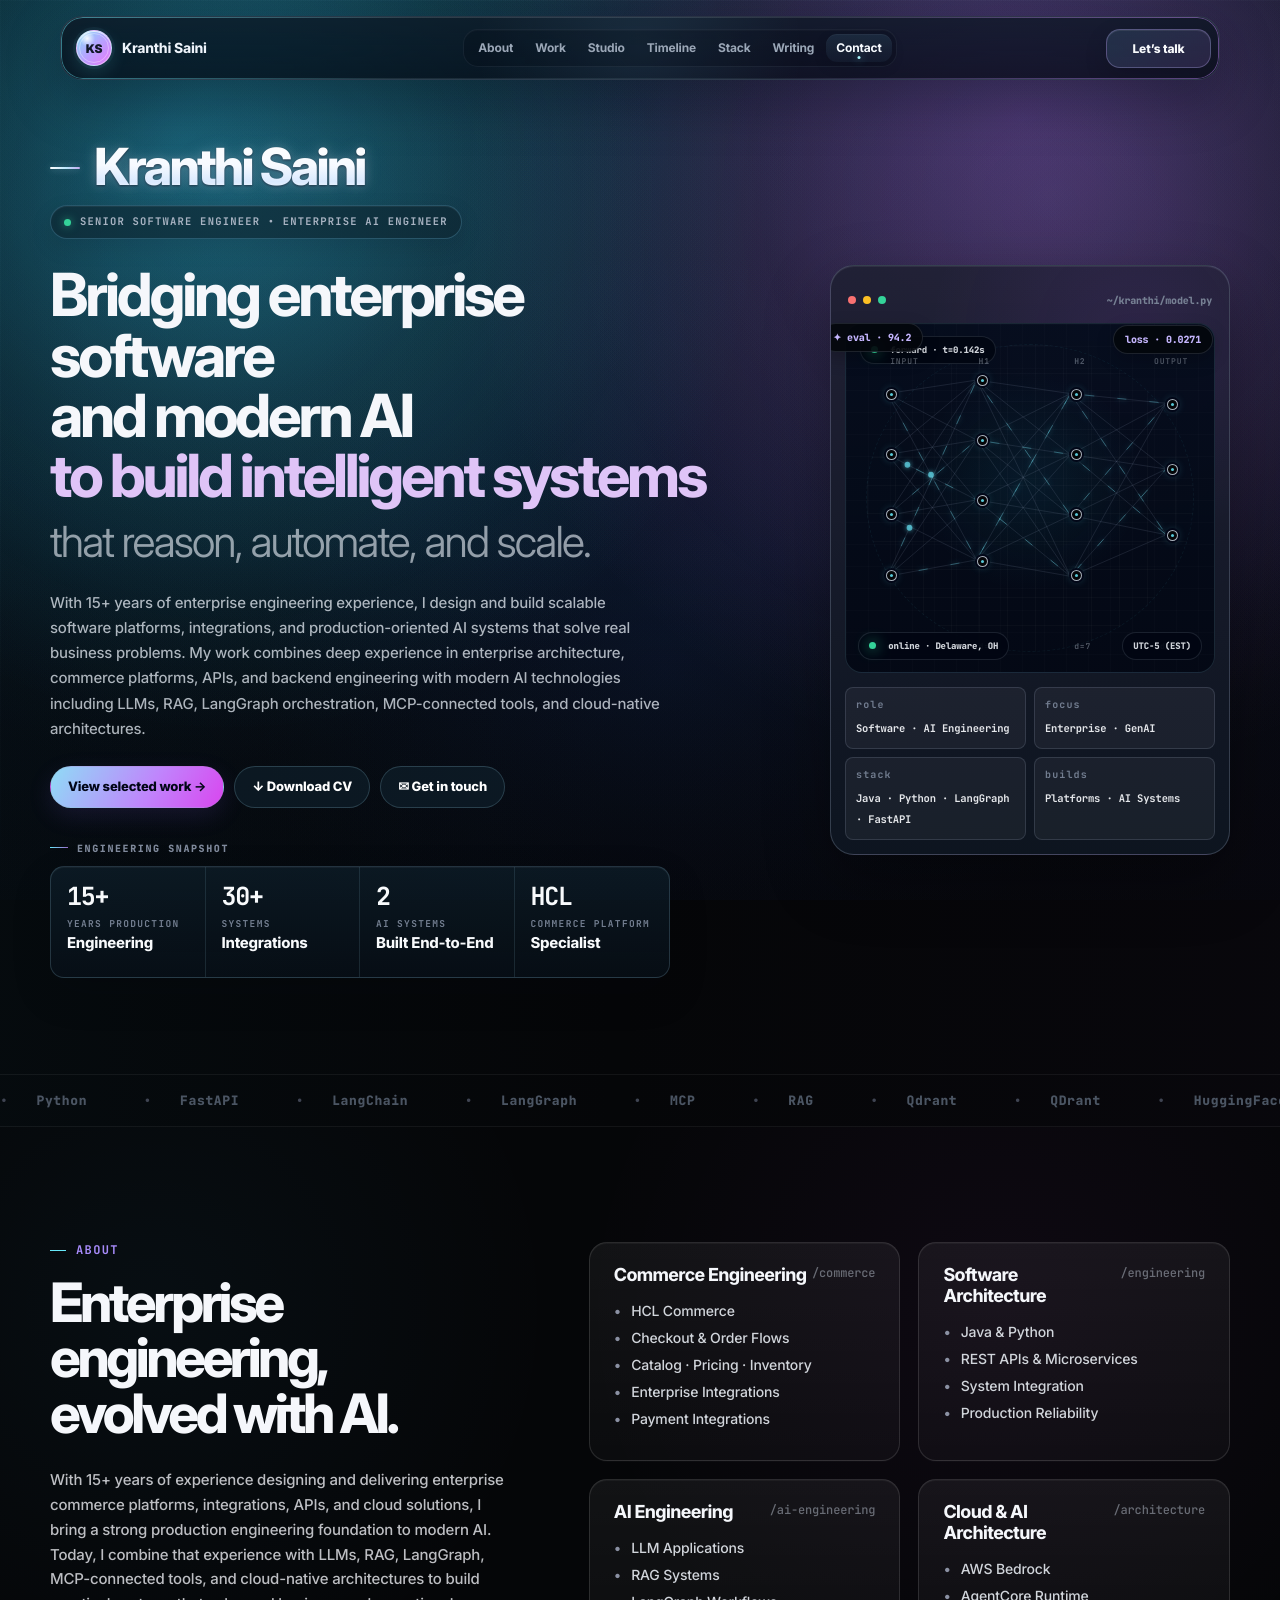
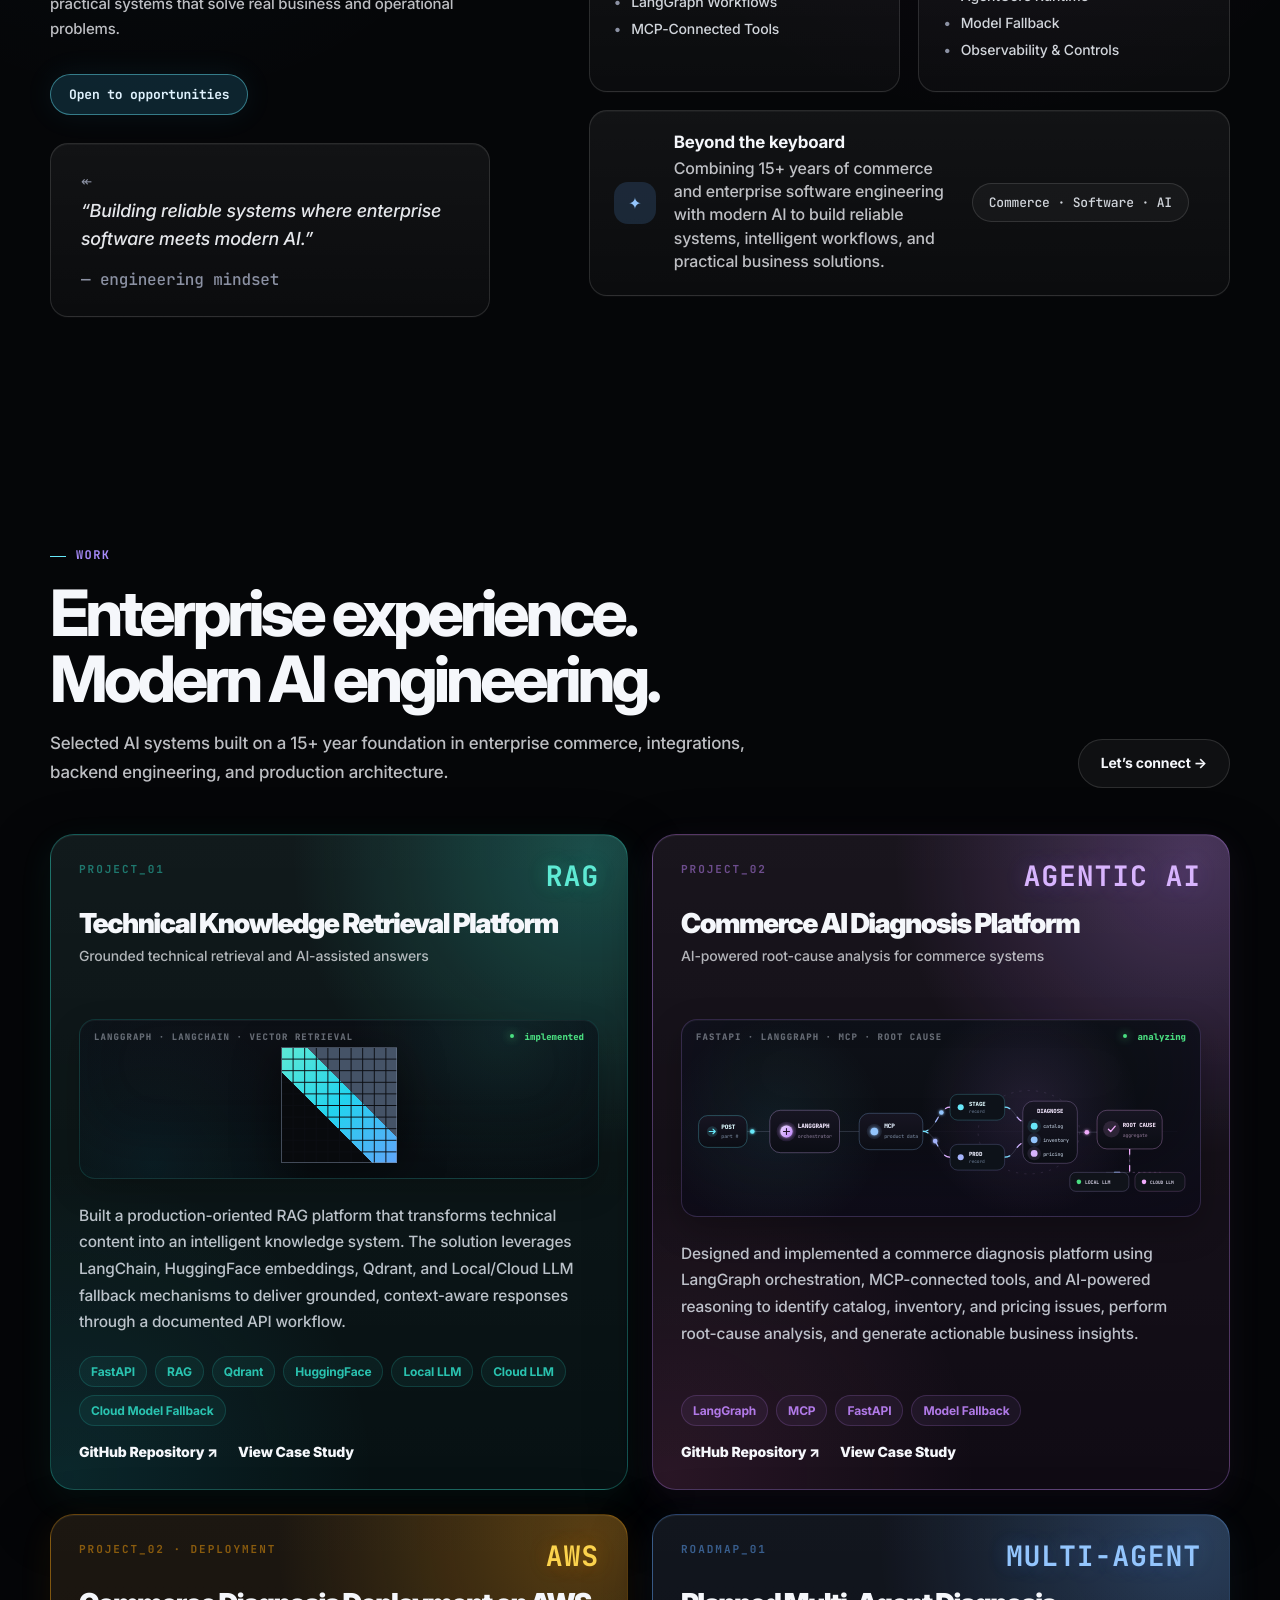
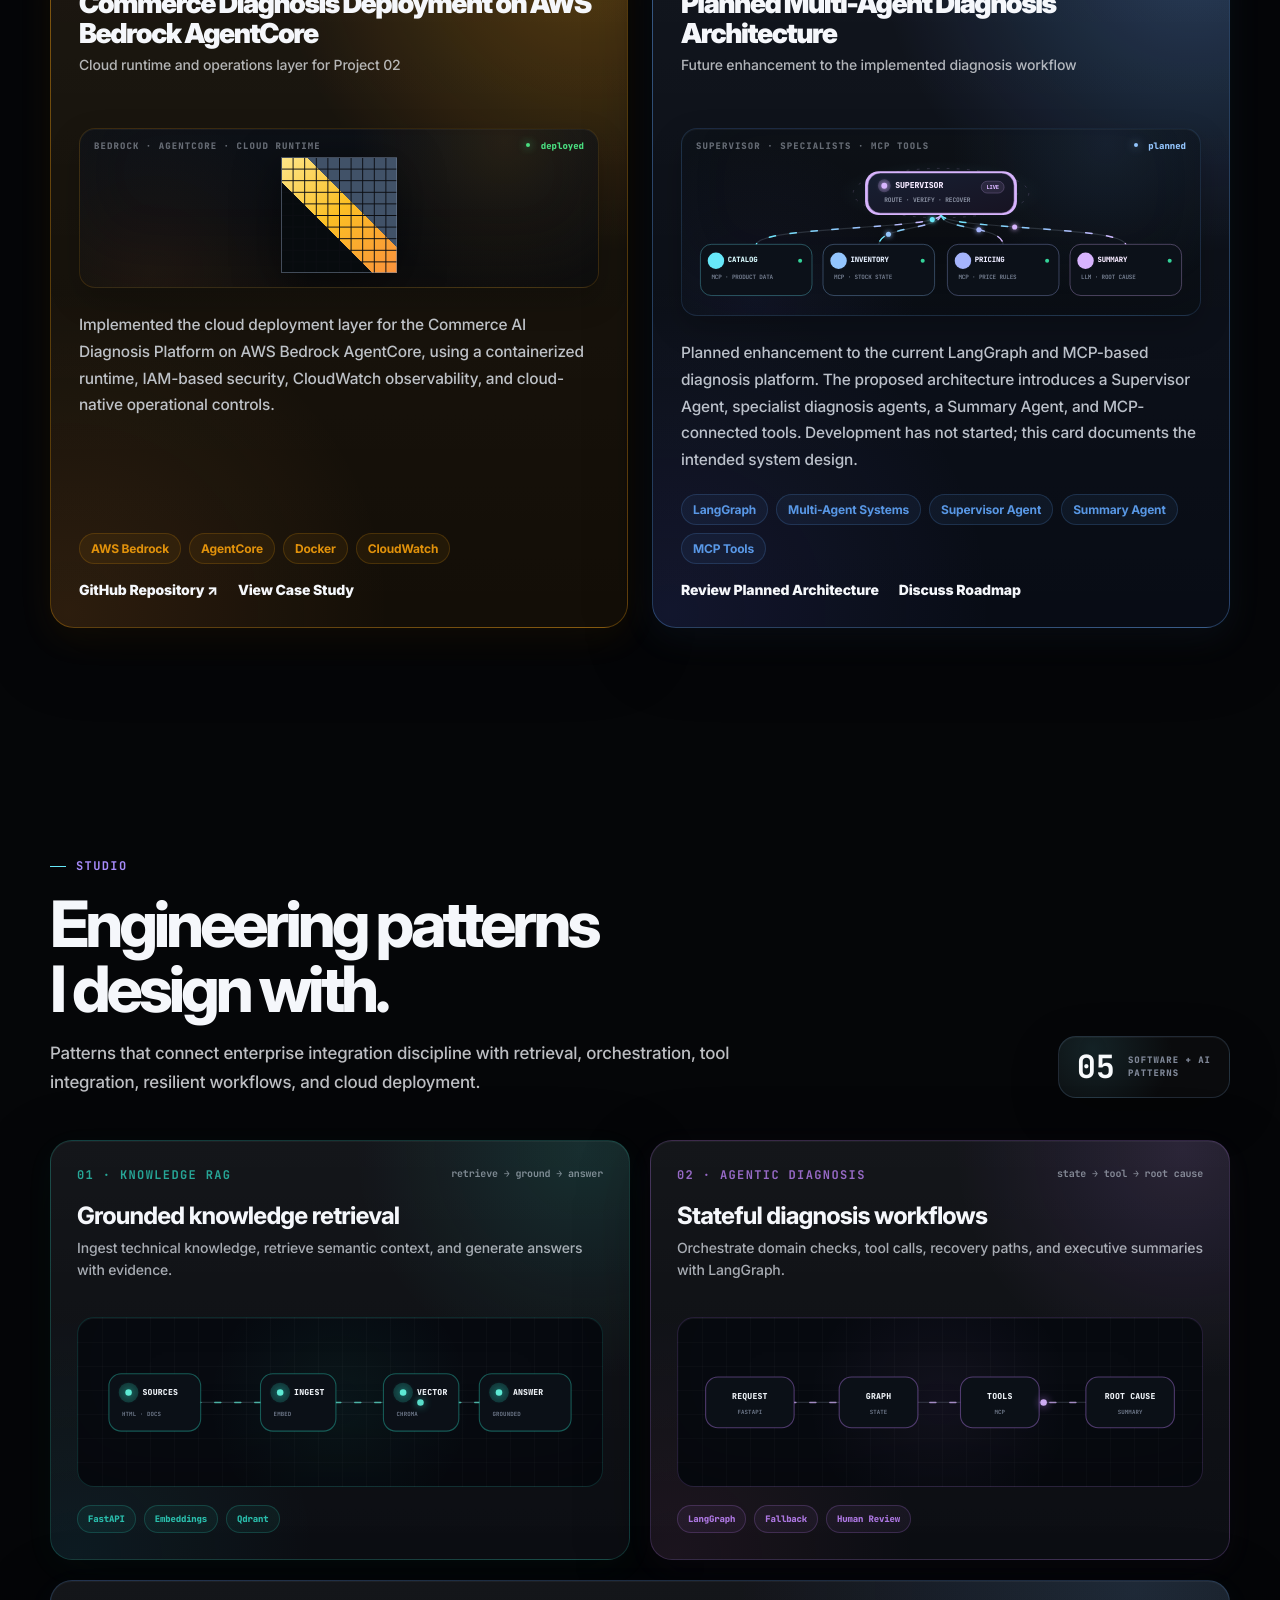
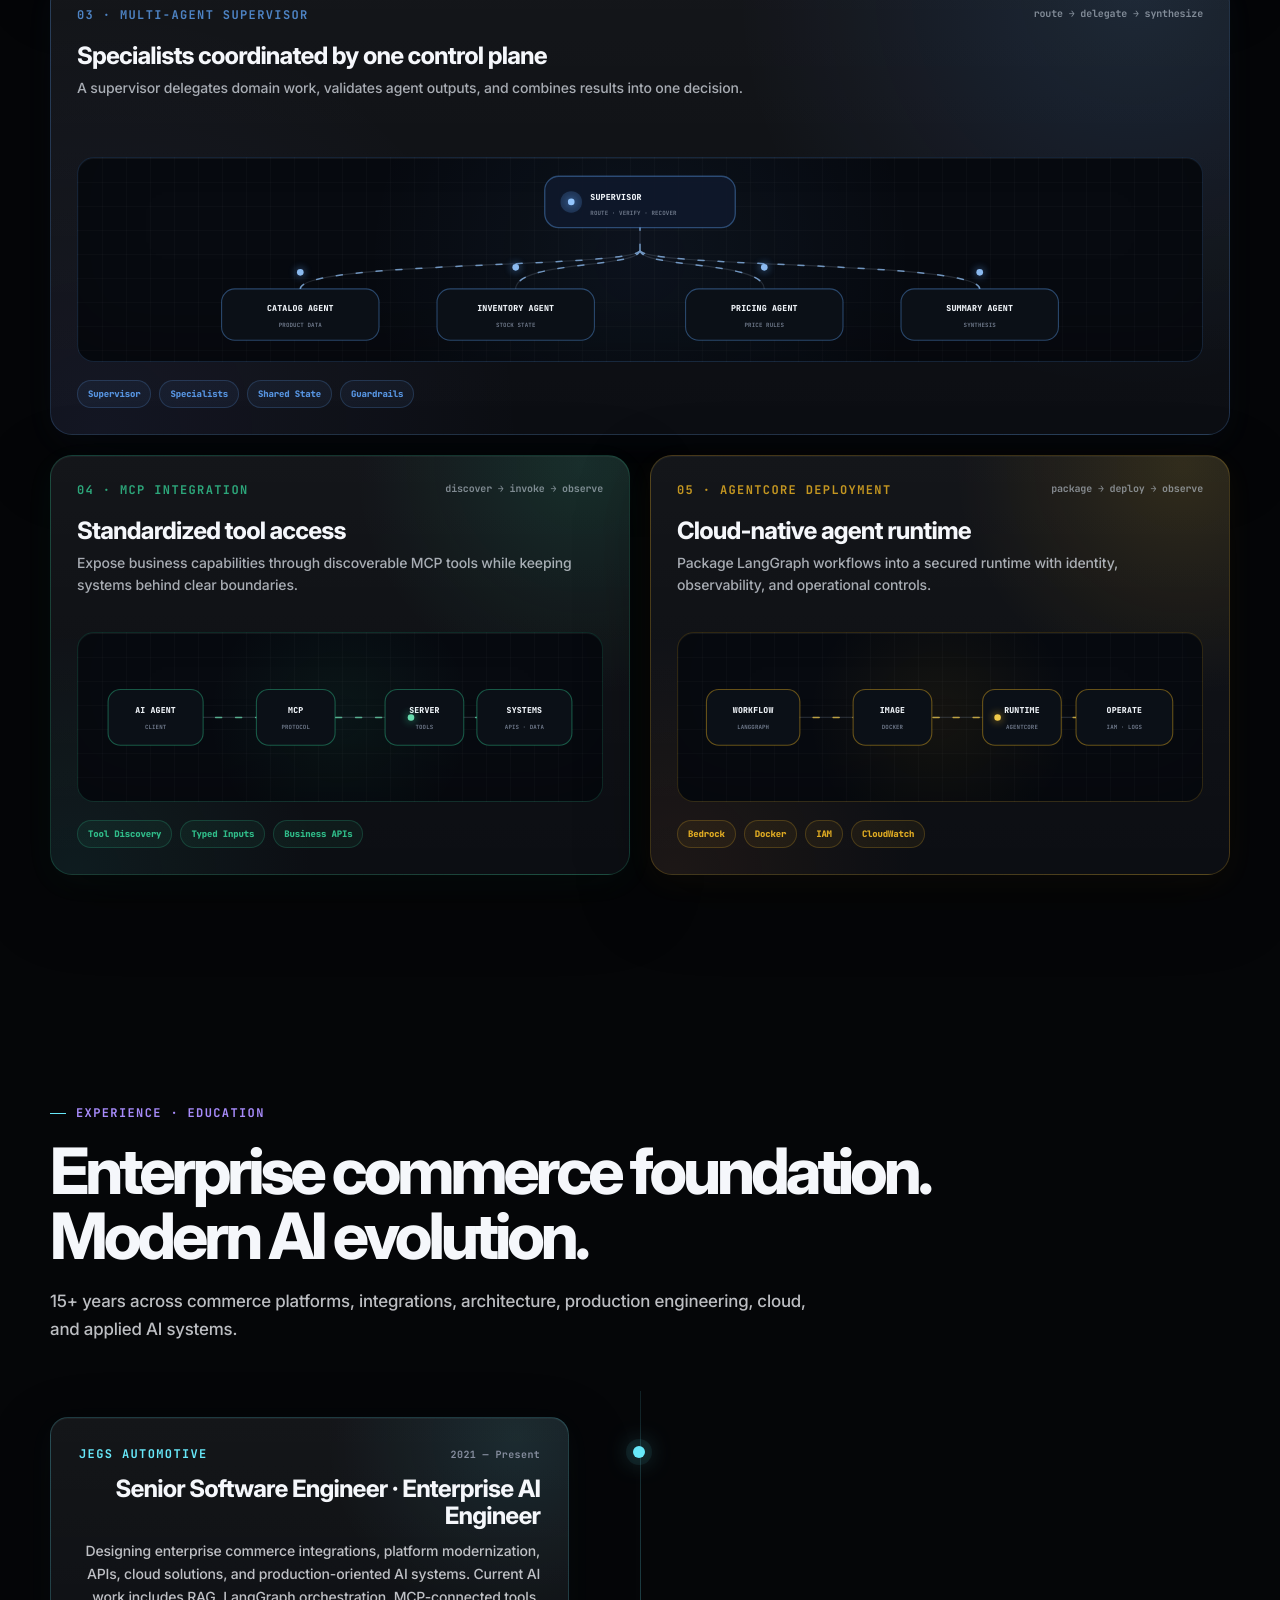
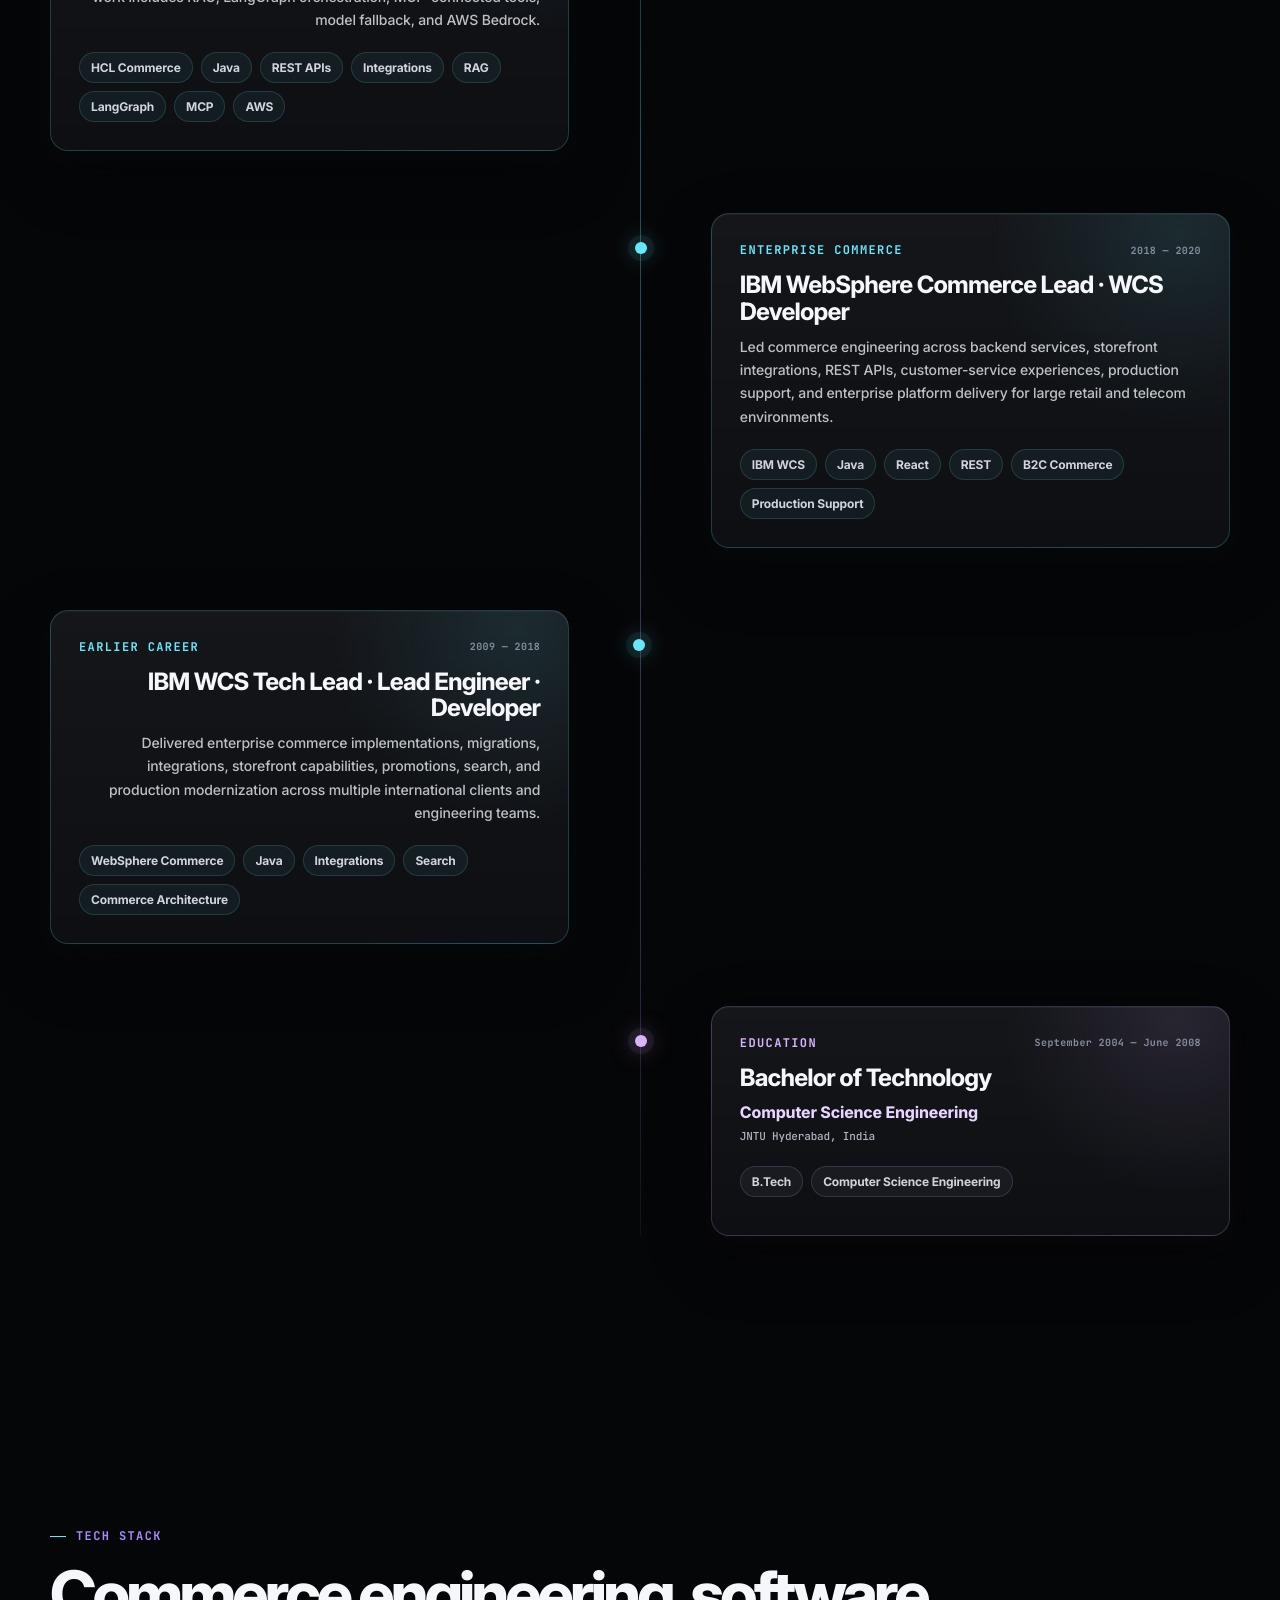
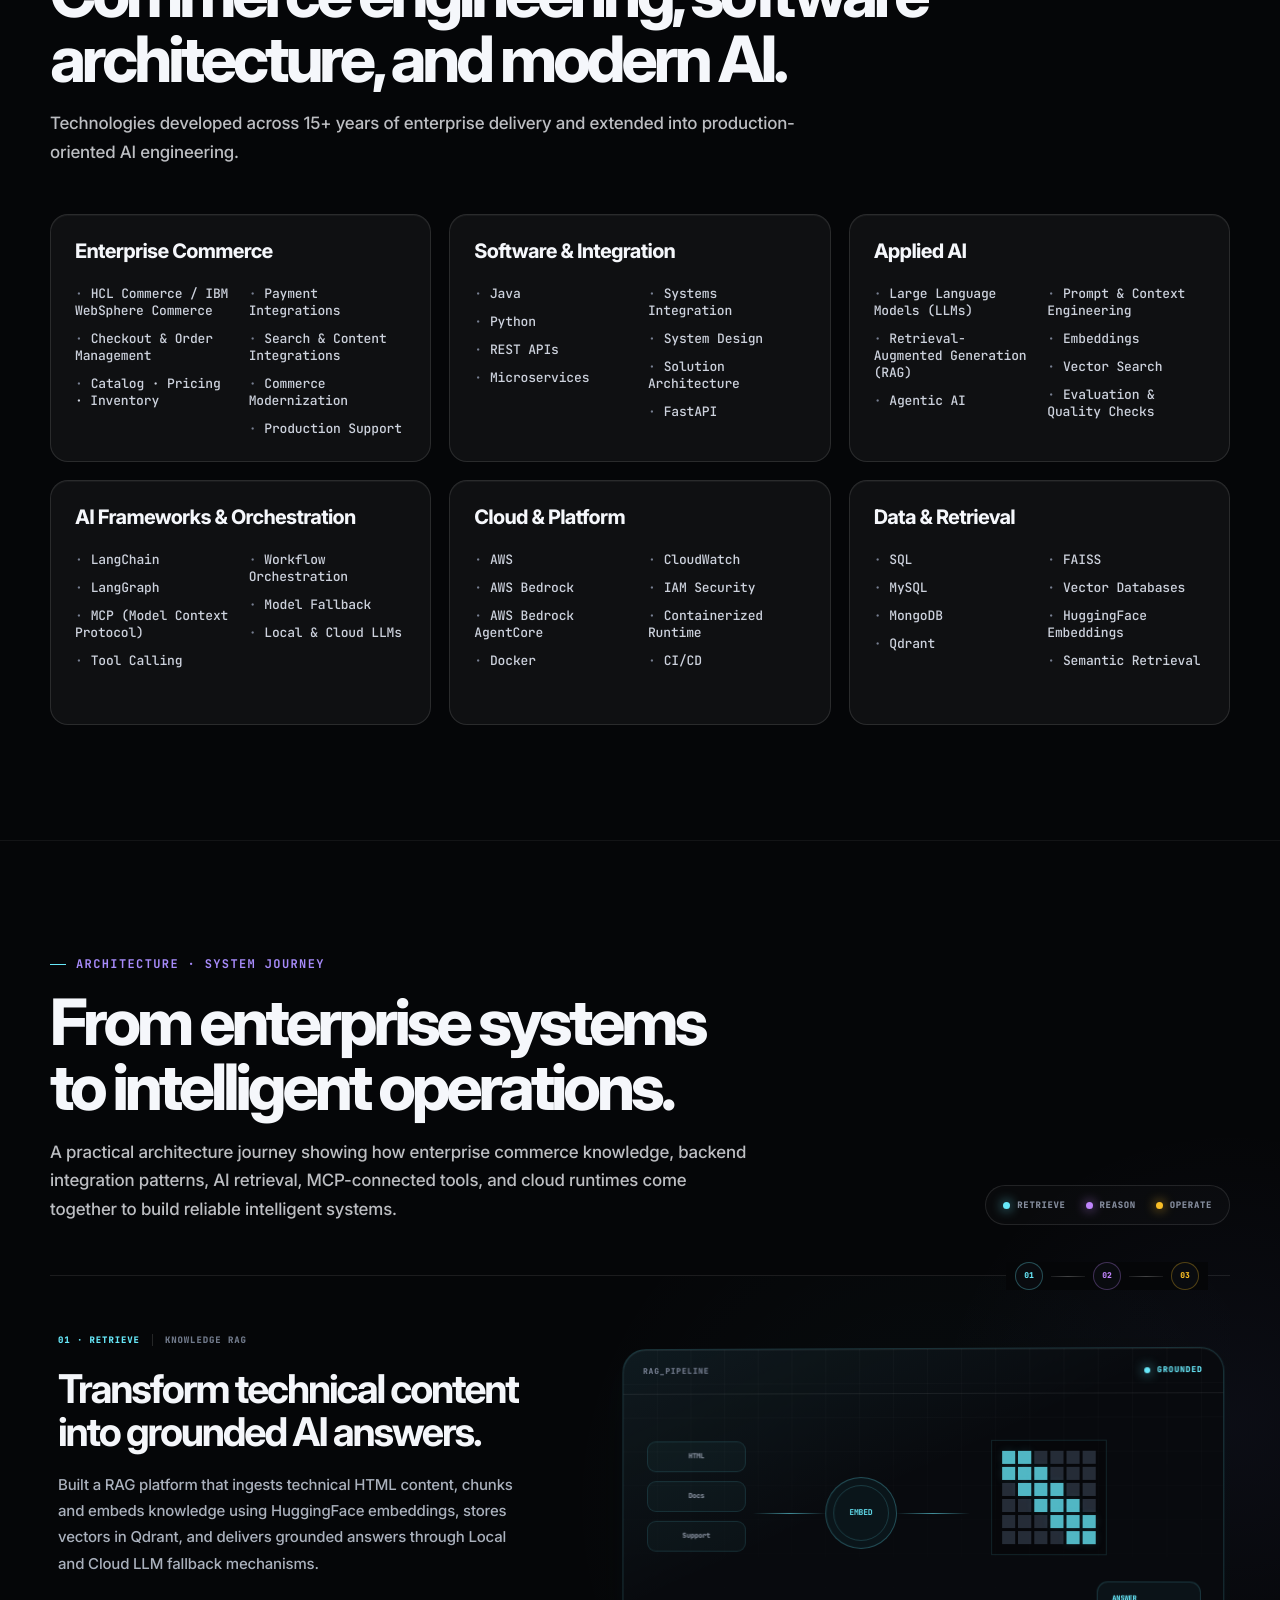
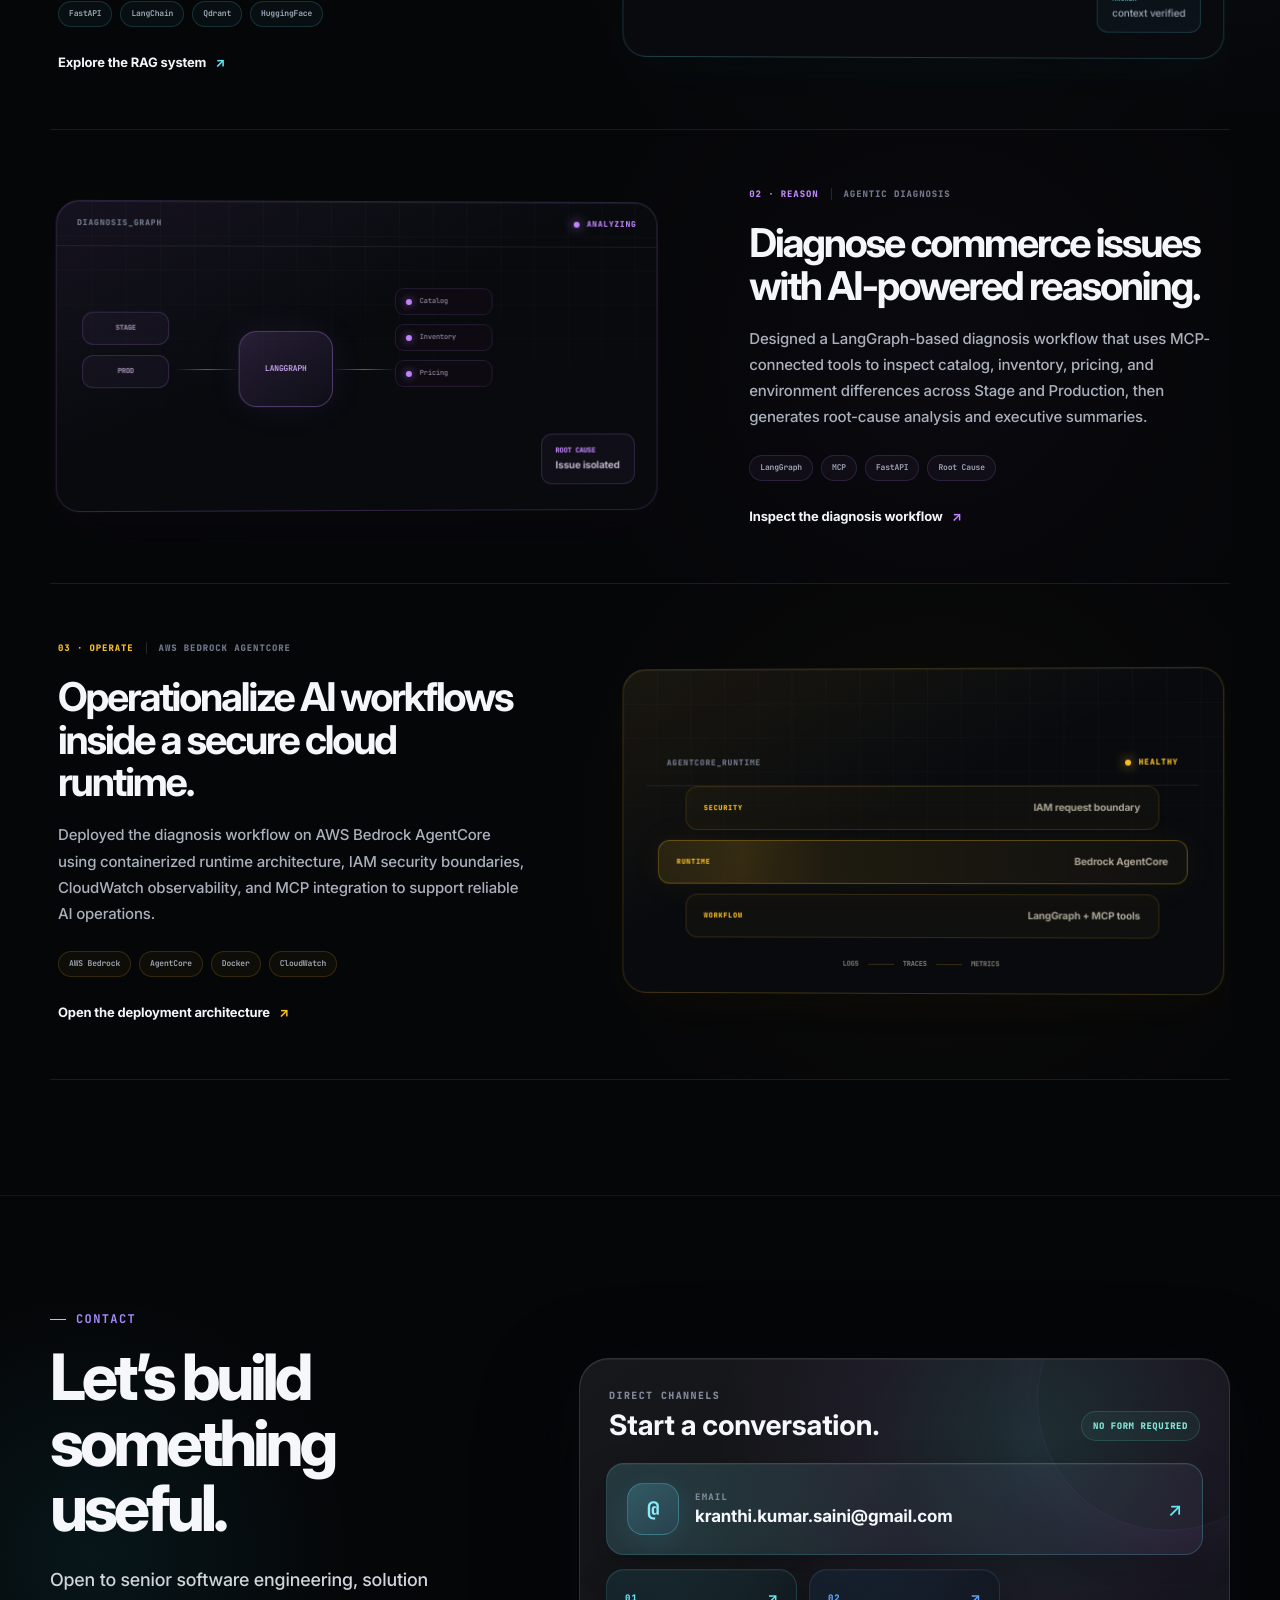
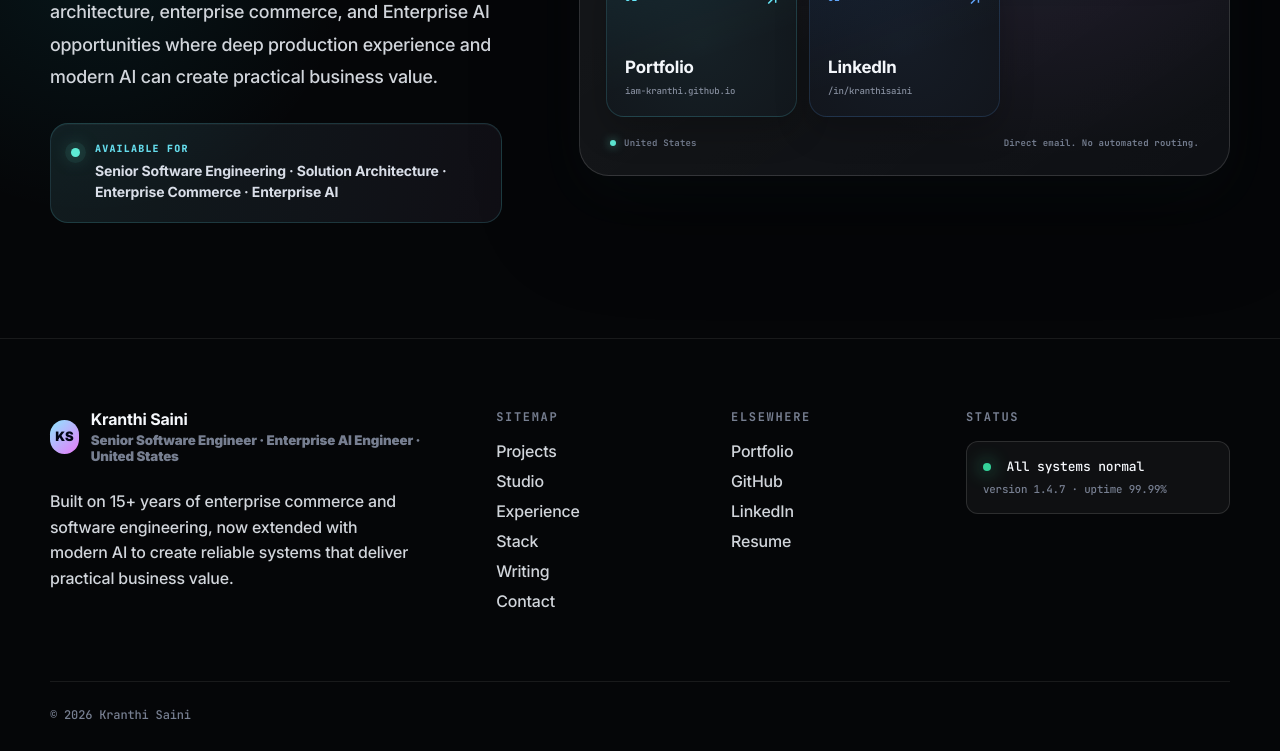
==== commit f17a653c: "cosmetic changes" ====
--- a/index.html
+++ b/index.html
@@ -296,7 +296,7 @@
 
           <h2>Enterprise engineering,<br>evolved with AI.</h2>
 
-          <p>
+          <p class="about-summary">
             With 15+ years of experience designing and delivering enterprise
             commerce platforms, integrations, APIs, and cloud solutions, I bring
             a strong production engineering foundation to modern AI. Today, I
--- a/style.css
+++ b/style.css
@@ -2155,6 +2155,10 @@
   line-height: 1.65 !important;
   color: #d1d5db !important;
   margin-bottom: 32px !important;
+}
+
+.about-left > p.about-summary {
+  font-size: 15px !important;
 }
 
 .about-right {
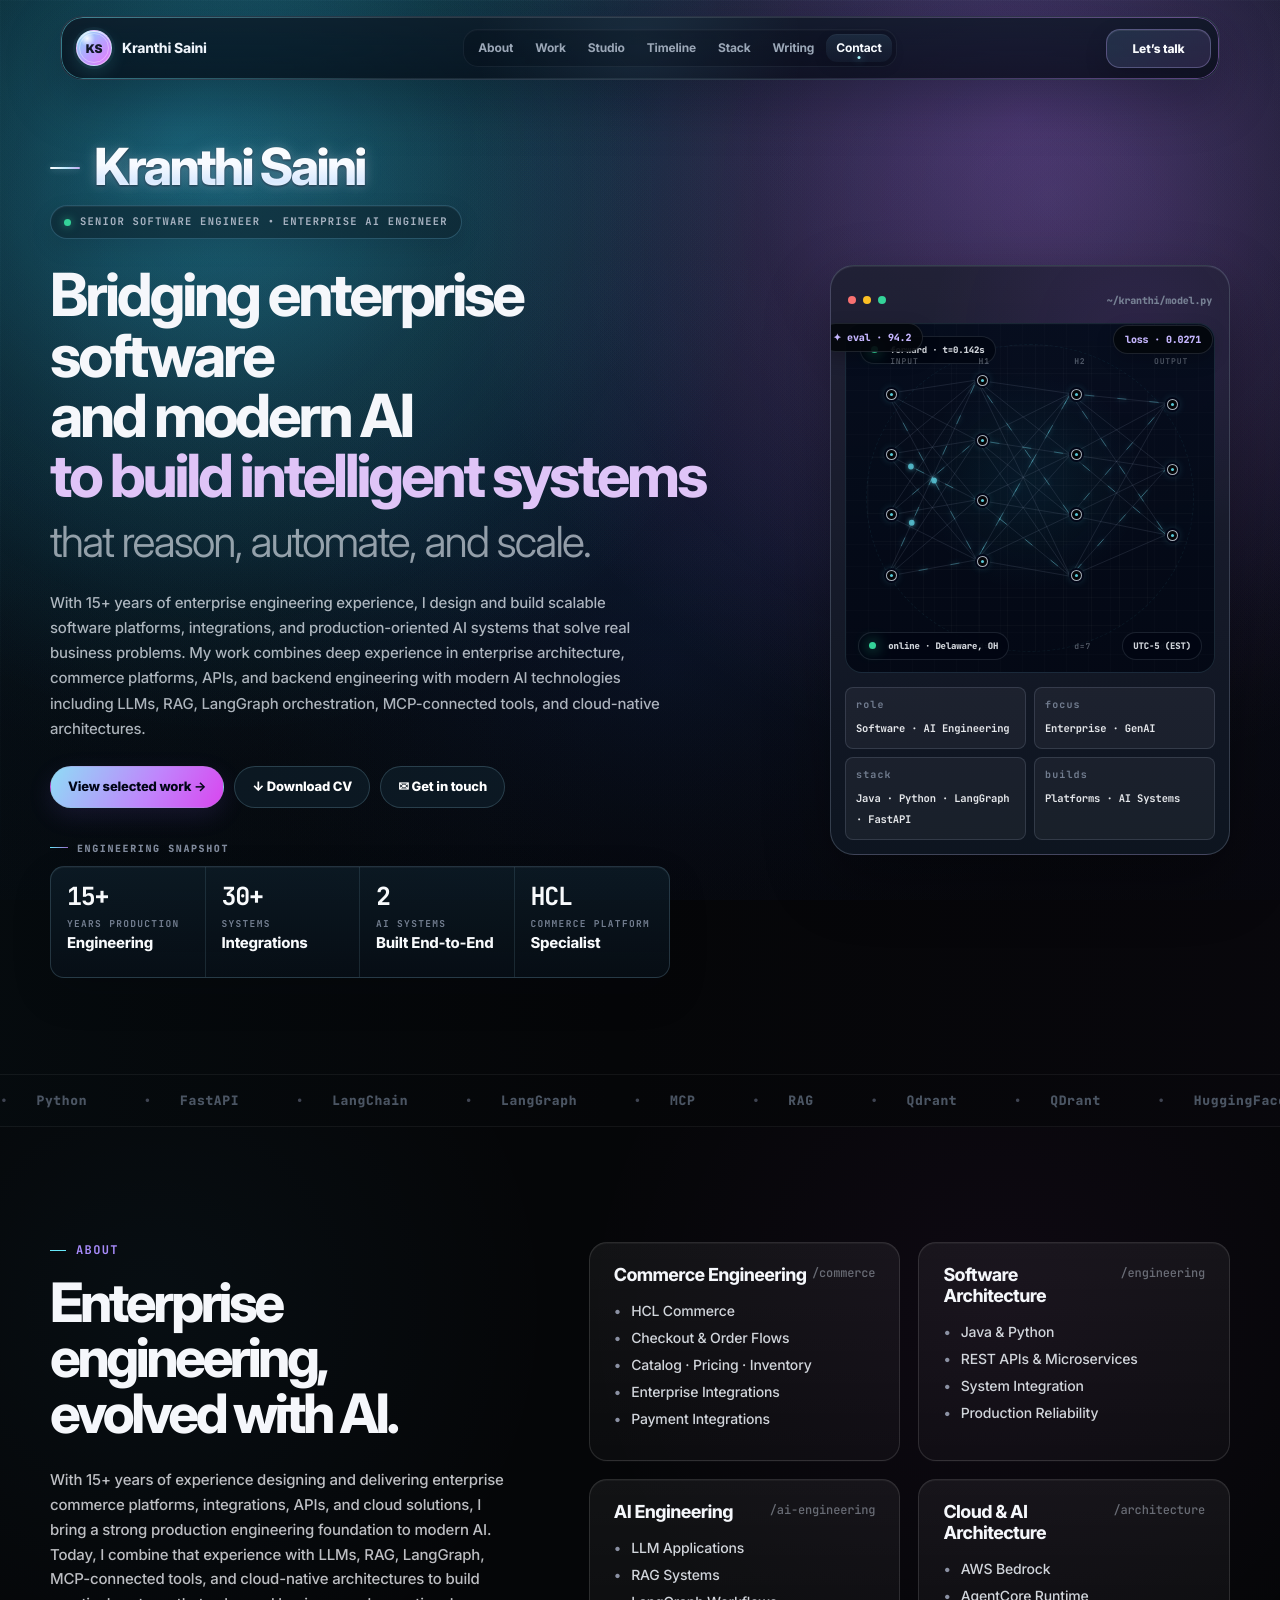
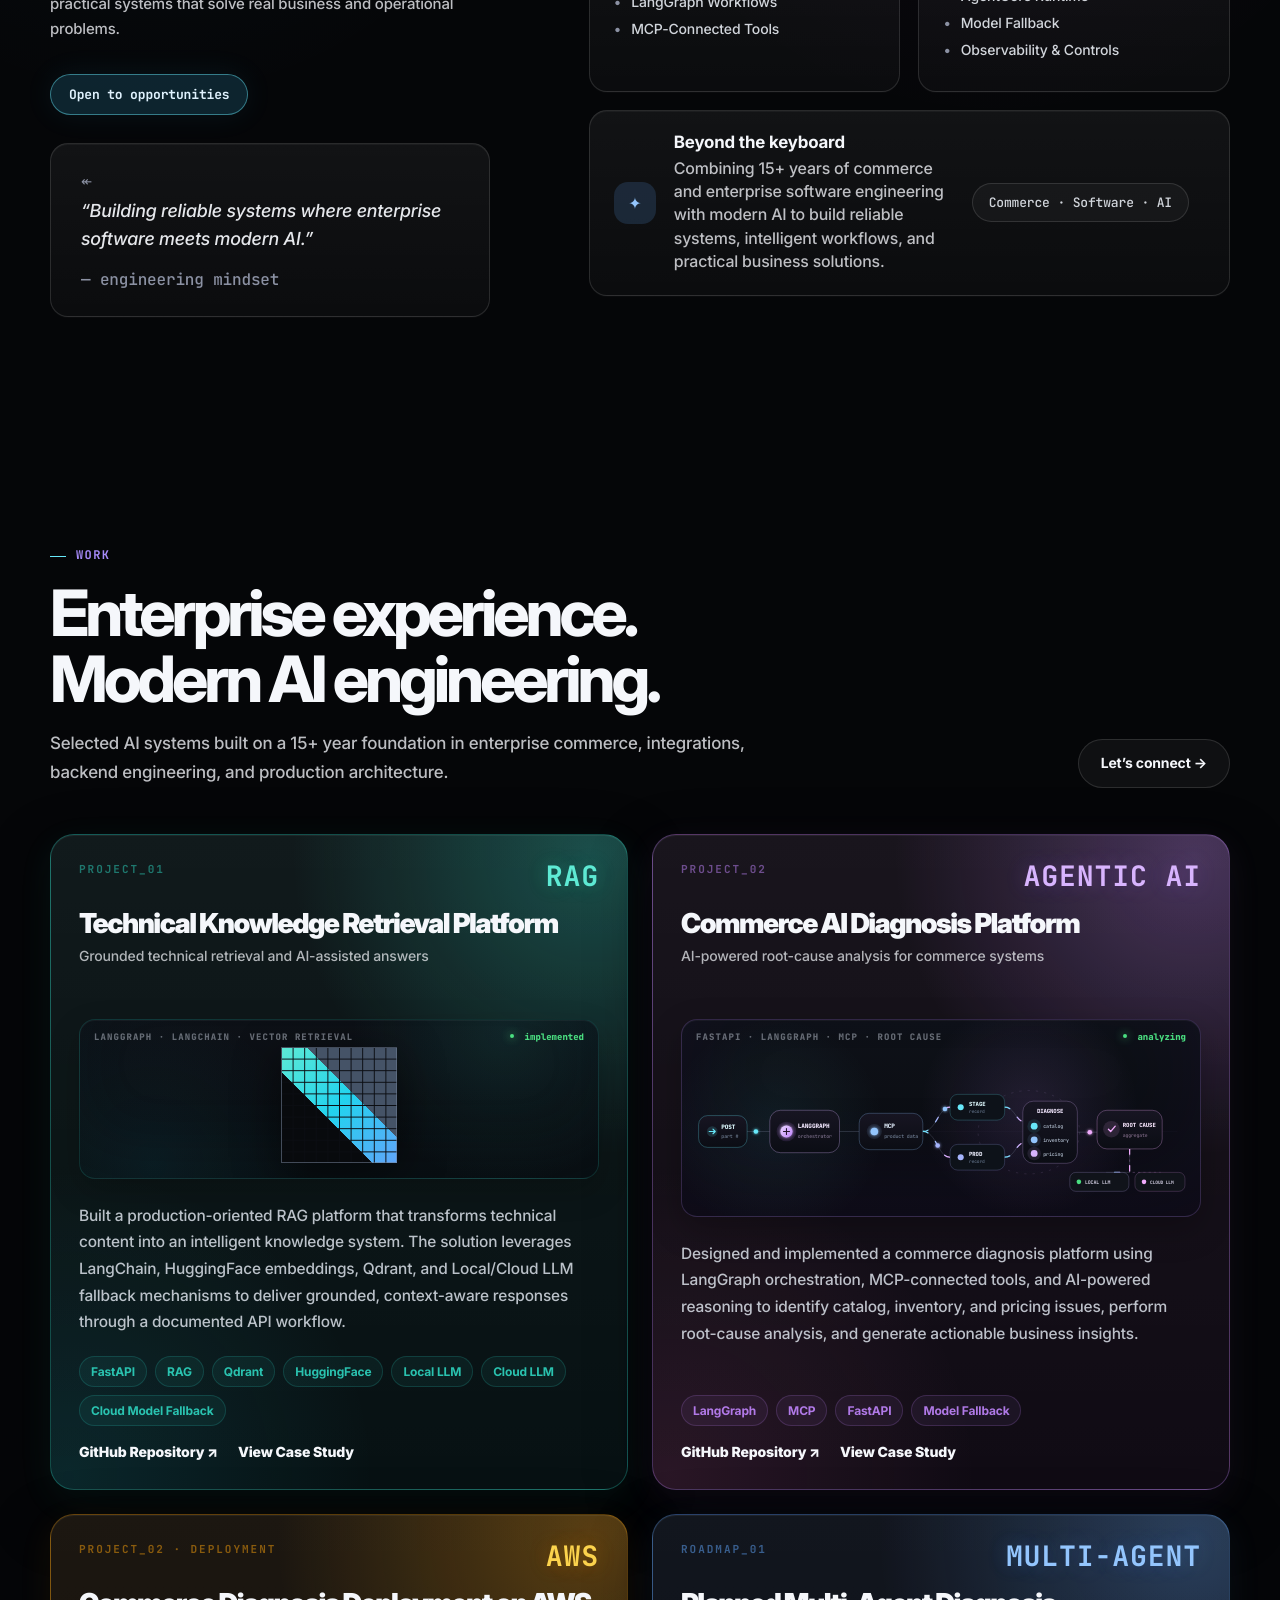
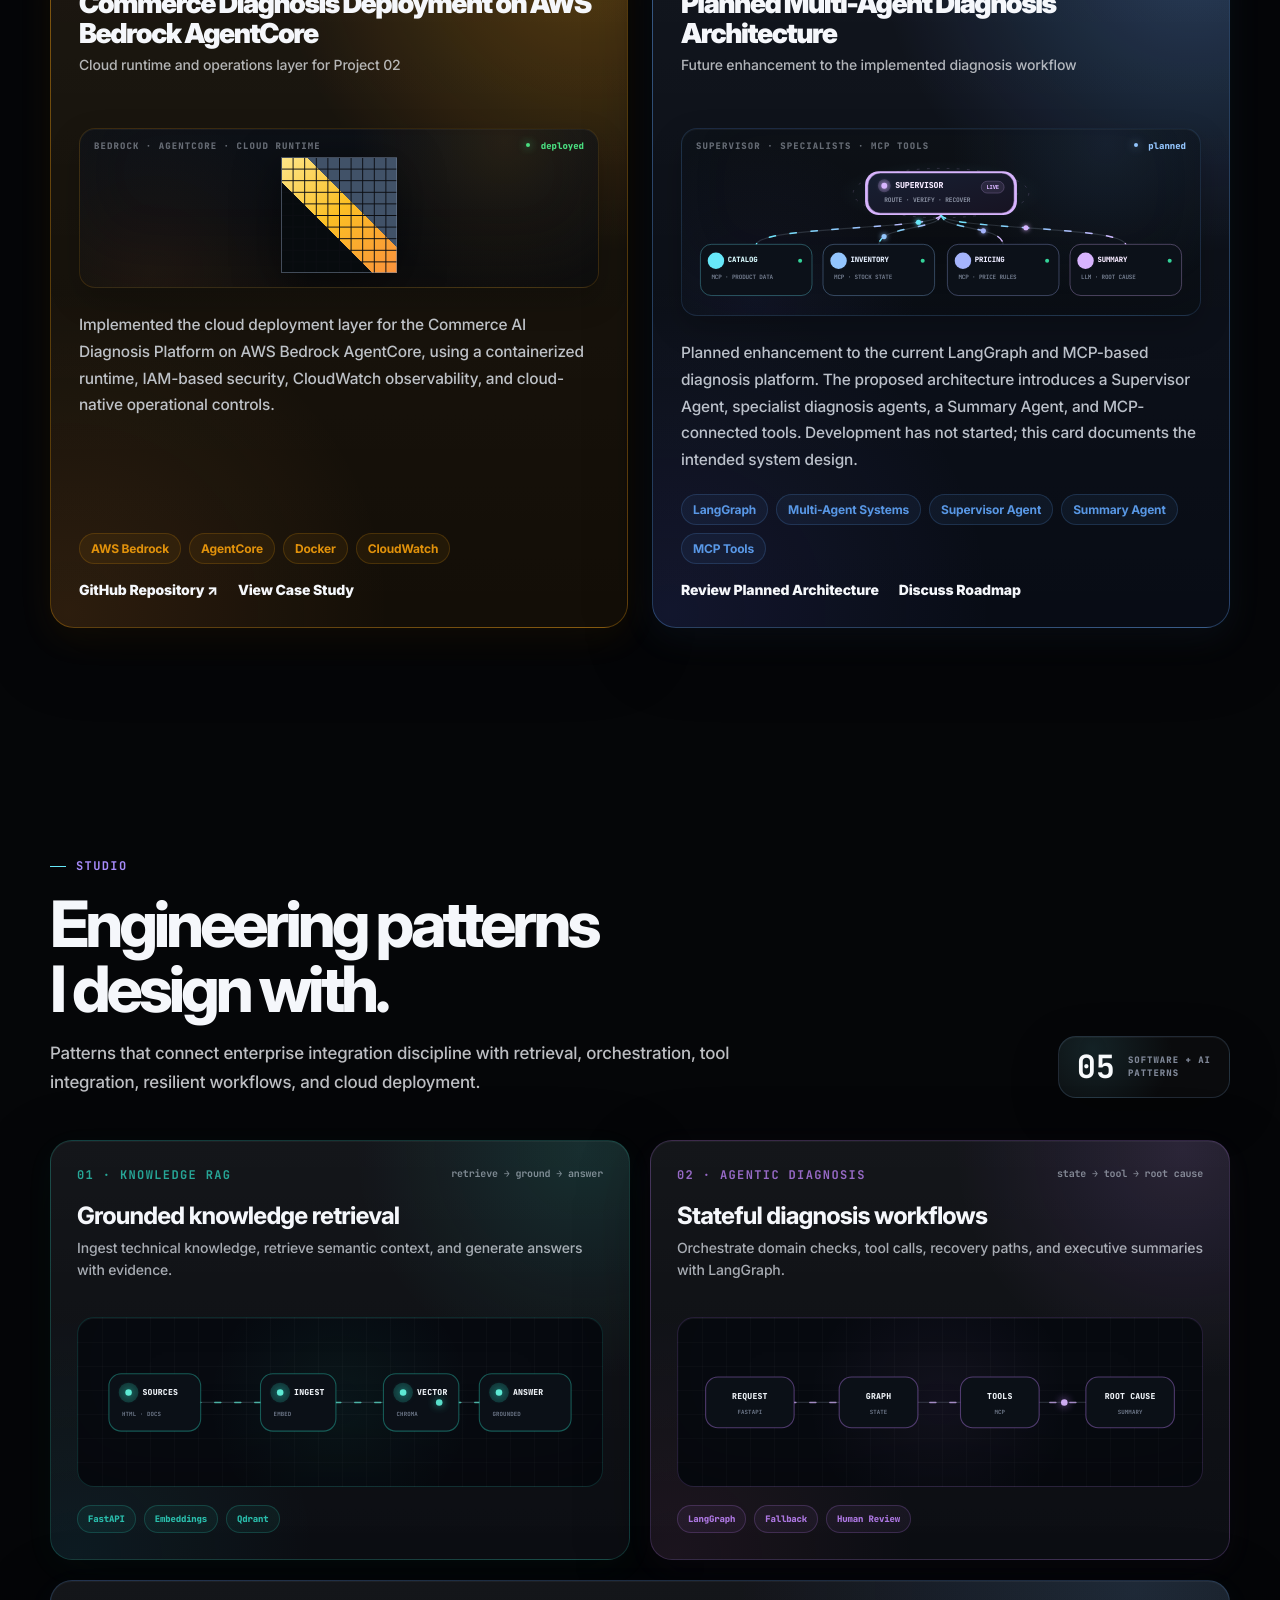
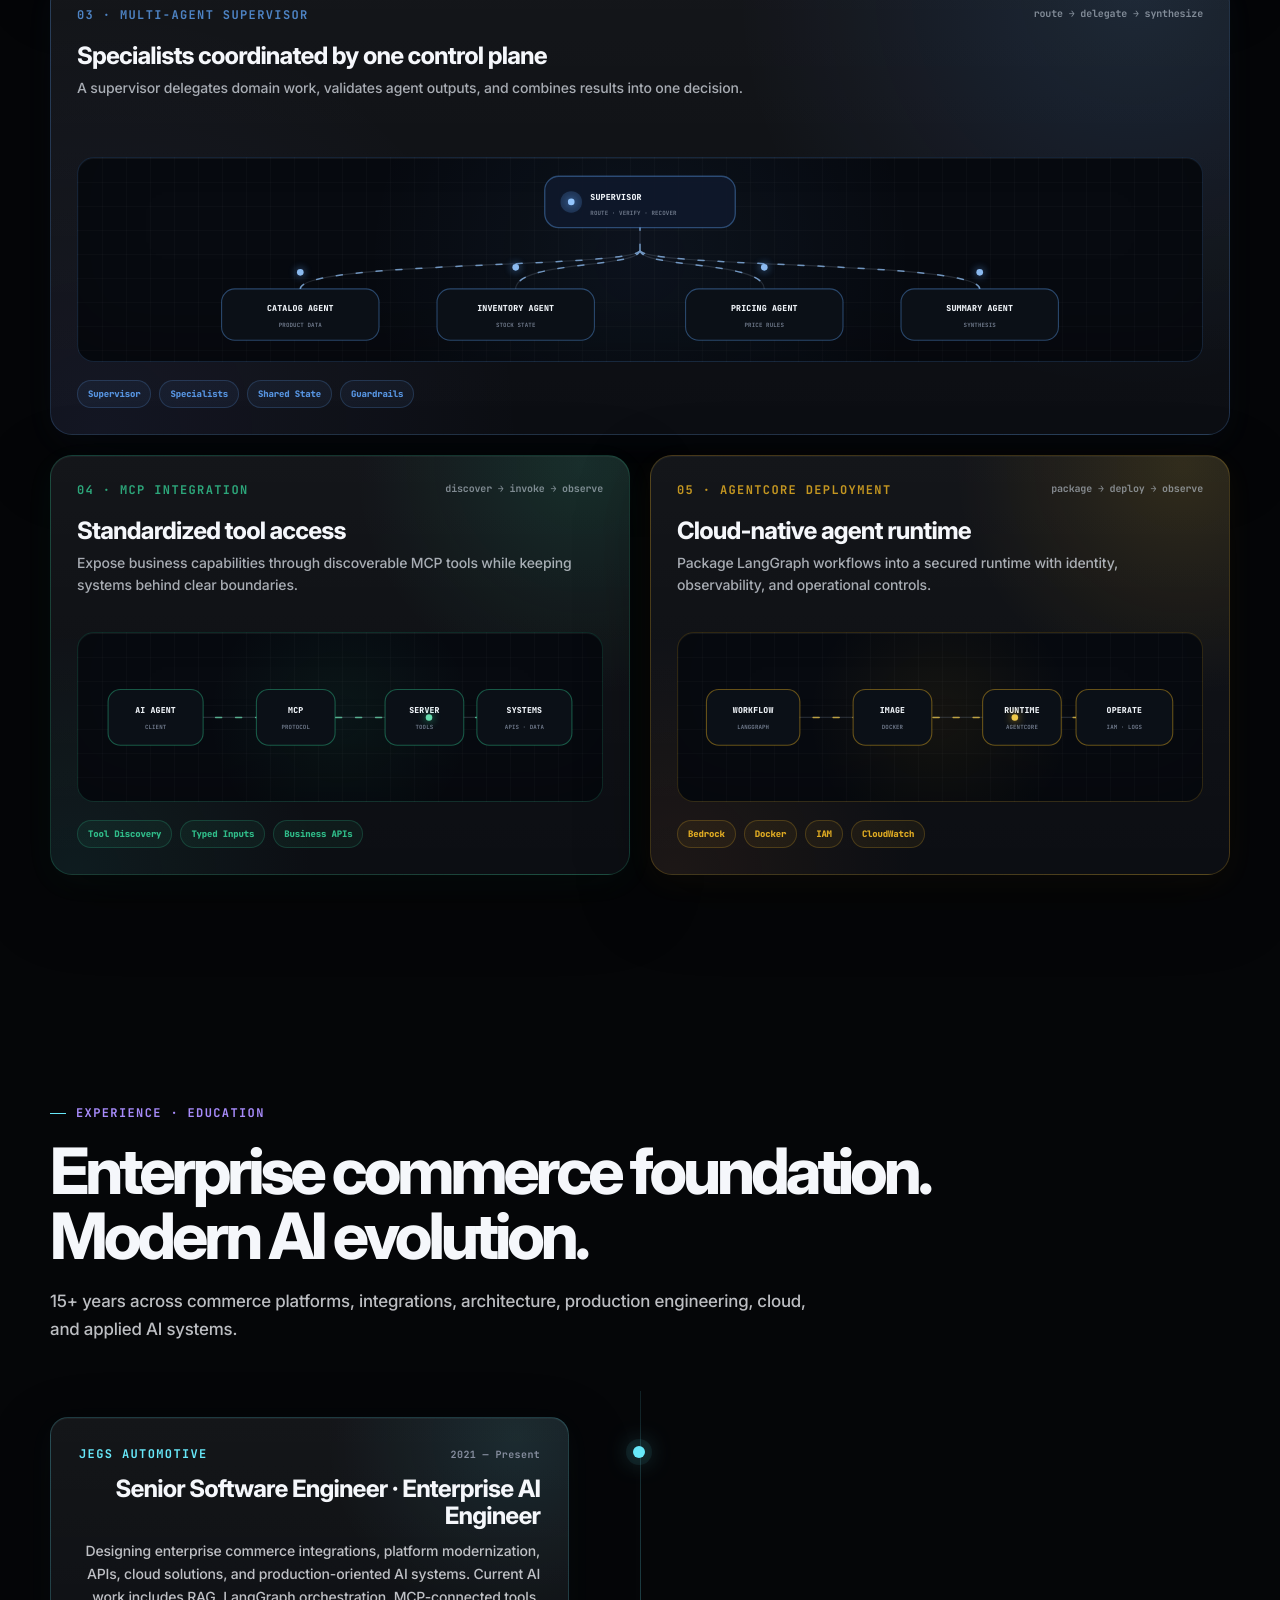
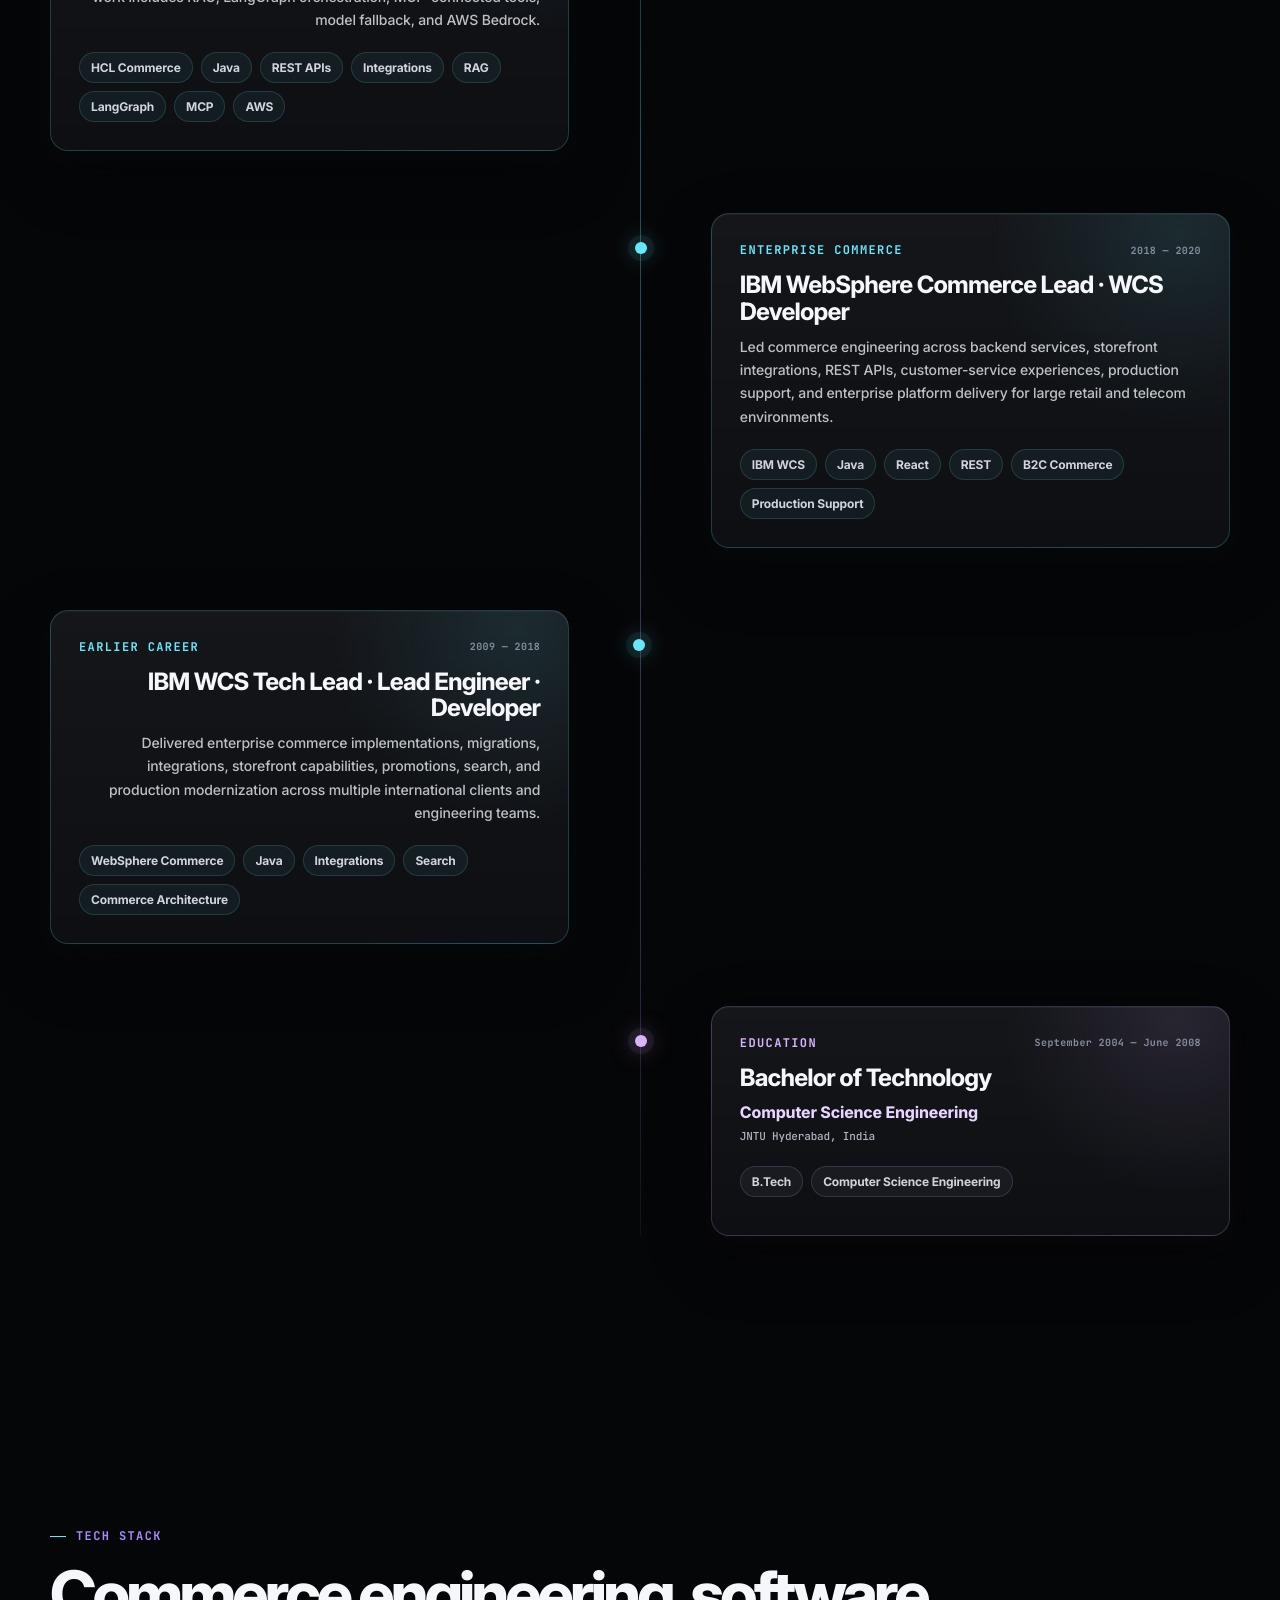
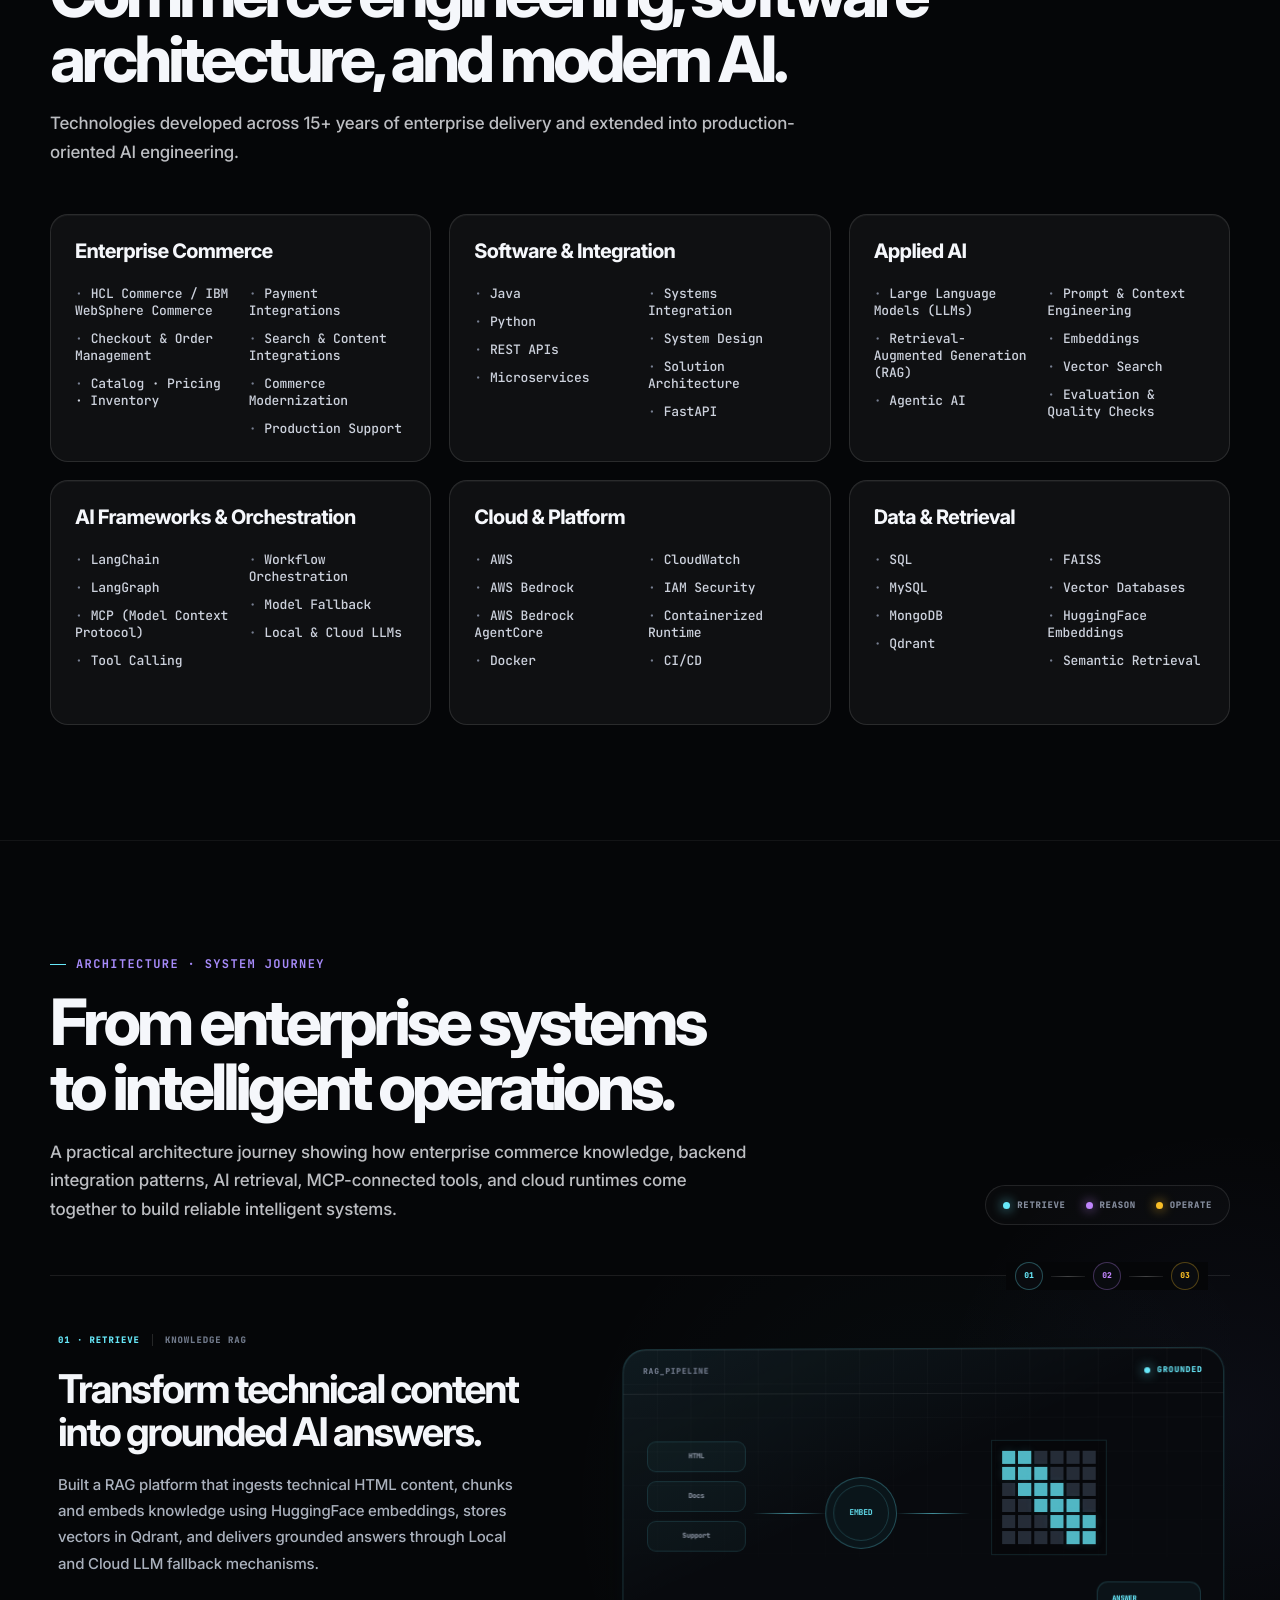
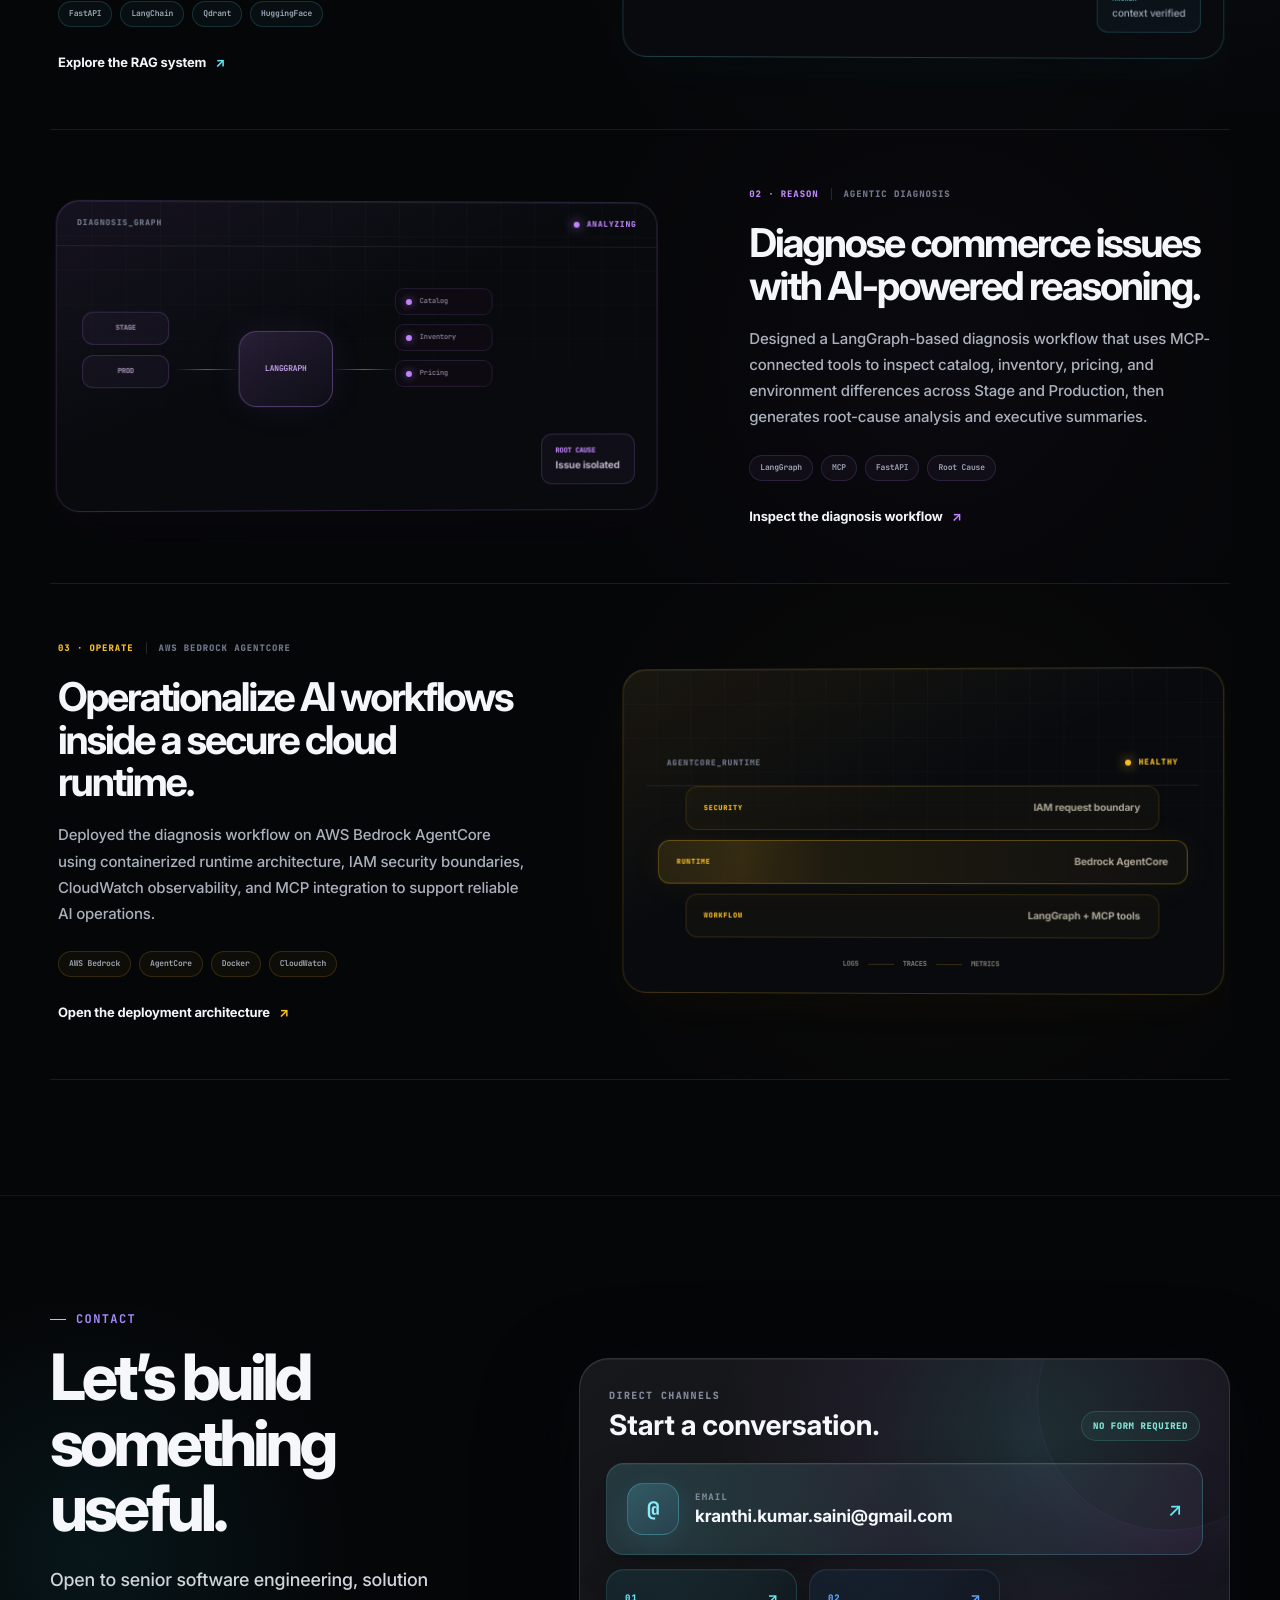
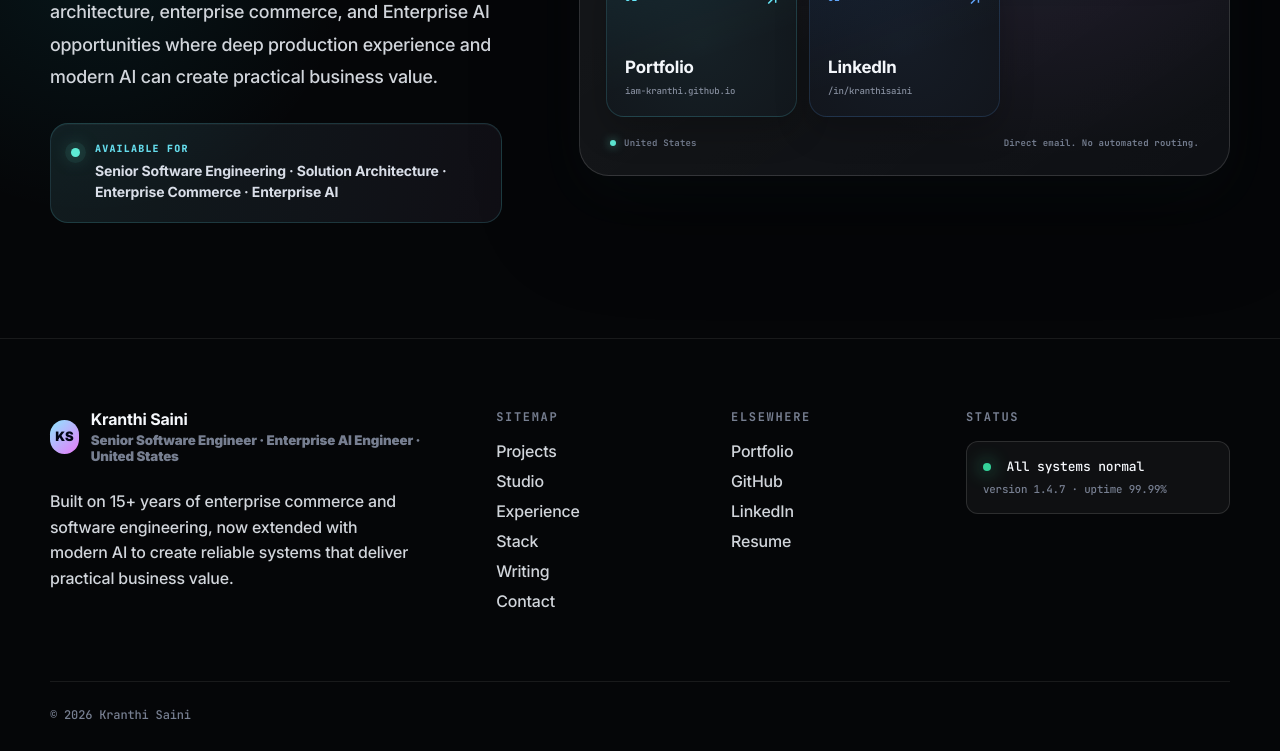
==== commit 009d787b: "Resume" ====
--- a/index.html
+++ b/index.html
@@ -73,7 +73,7 @@
 
           <div class="hero-actions">
             <a href="#work" class="btn btn-primary">View selected work <b>→</b></a>
-            <a href="Kranthi_Saini_Gen_AND_Agentic_AI.pdf" target="_blank" class="btn btn-dark">↓ Download CV</a>
+            <a href="Kranthi_Saini_SeniorEngineer.pdf" target="_blank" class="btn btn-dark">↓ Download CV</a>
             <a href="#contact" class="btn btn-dark">✉ Get in touch</a>
           </div>
 
@@ -1558,7 +1558,7 @@
         <a href="https://iam-kranthi.github.io/" target="_blank">Portfolio</a>
         <a href="https://github.com/iam-kranthi" target="_blank">GitHub</a>
         <a href="https://linkedin.com/in/kranthisaini" target="_blank">LinkedIn</a>
-        <a href="Kranthi_Saini_Gen_AND_Agentic_AI.pdf" target="_blank">Resume</a>
+        <a href="Kranthi_Saini_SeniorEngineer.pdf" target="_blank">Resume</a>
       </div>
 
       <div>
